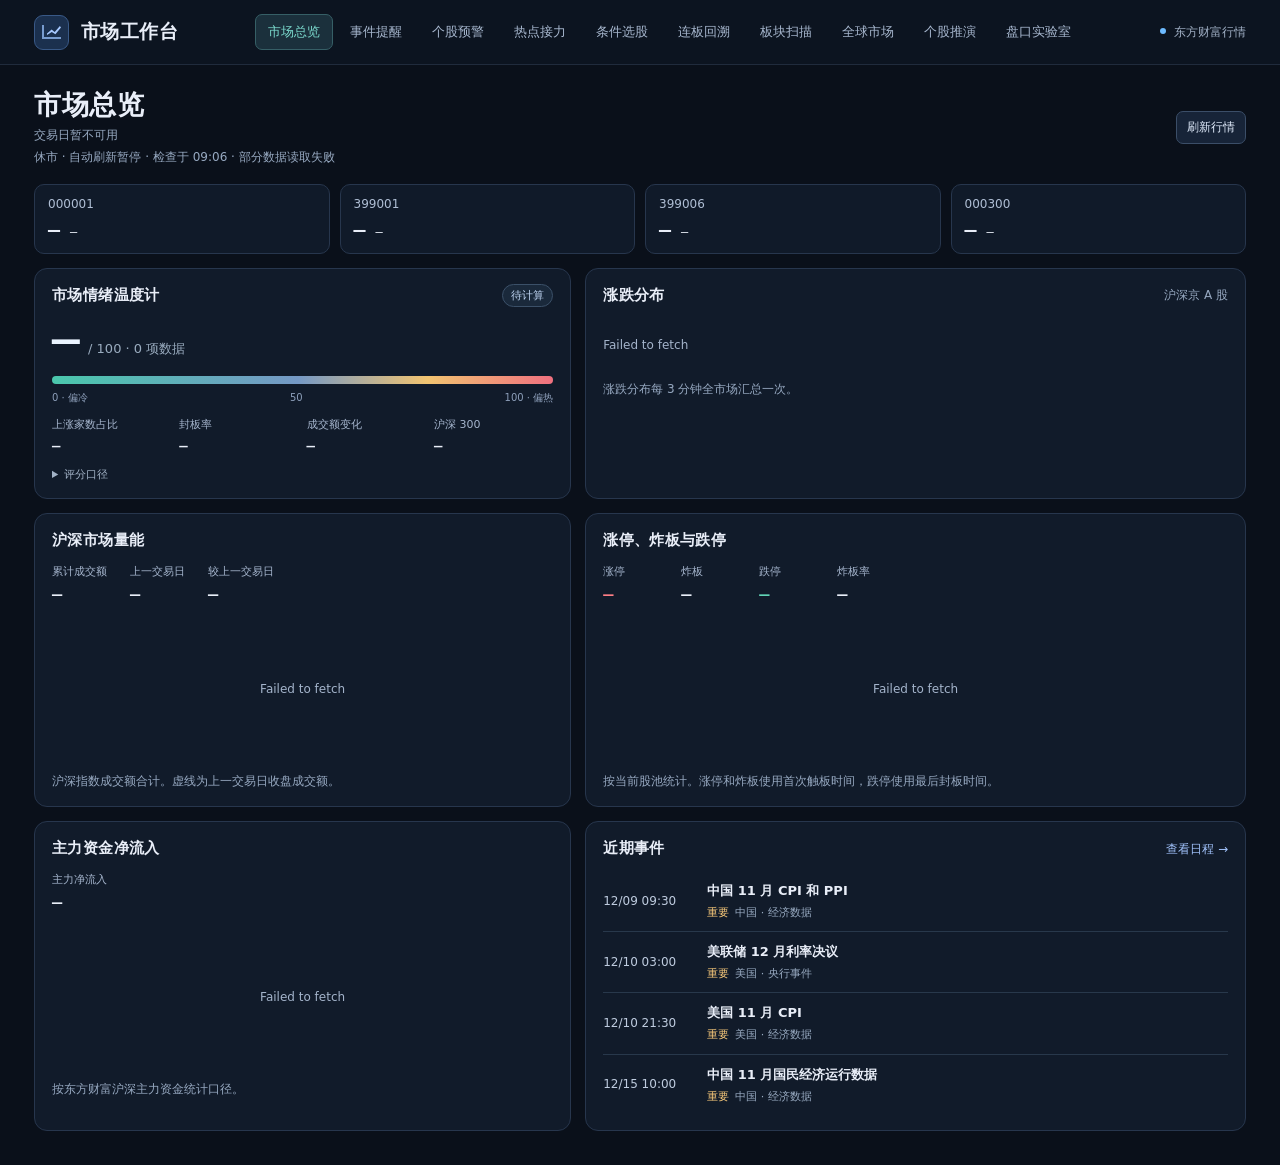
==== index.html @ 3632da27 "Play back historical turnover sessions minute by minute" ====
<!doctype html>
<html lang="zh-CN">
<head>
<meta charset="utf-8">
<meta name="viewport" content="width=device-width,initial-scale=1">
<title>A 股市场工作台</title>
<link rel="stylesheet" href="./limit-review.css?v=2">
<style>
:root{color-scheme:dark;--bg:#0a101a;--panel:#111a27;--border:#273348;--text:#e9eef8;--muted:#a1b0c5;--faint:#8191ab;--accent:#8eb5ff;--up:#ff747b;--down:#49d9ae;--red:#ffa281;--channel:#70b6ff;--rise:#61d9c2;--support:#f4ca78;--pressure:#b8a0fa;--box:#8eaddc}
*{box-sizing:border-box}body{margin:0;background:var(--bg);color:var(--text);font:14px/1.55 "Inter","PingFang SC","Microsoft YaHei",system-ui,sans-serif}
button,input,select{font:inherit}button,select{color:inherit}button{cursor:pointer}button:focus-visible,input:focus-visible,select:focus-visible,a:focus-visible,summary:focus-visible,canvas:focus-visible{outline:2px solid var(--accent);outline-offset:3px}
a{color:var(--accent);text-decoration:none}a:hover{text-decoration:underline}.mono,.price,output,.ohlc,.value,.hit-index{font-family:"IBM Plex Mono","SFMono-Regular",Consolas,monospace;font-variant-numeric:tabular-nums}
header{border-bottom:1px solid #202b3c;background:#0c1420}.head{max-width:1600px;margin:auto;display:flex;align-items:center;justify-content:space-between;gap:18px;padding:21px 34px}
.brand{display:flex;align-items:center;gap:12px}.mark{width:35px;height:35px;border:1px solid #395987;border-radius:9px;background:#1b304e;display:grid;place-items:center}.mark i{height:14px;width:19px;border-left:2px solid #789ccf;border-bottom:2px solid #789ccf;position:relative}.mark i:after{content:"";position:absolute;left:3px;right:0;top:1px;height:9px;background:#a7c9ff;clip-path:polygon(0 83%,33% 38%,55% 65%,92% 0,100% 16%,60% 92%,34% 66%,0 100%)}
h1,h2,h3,p{margin:0}h1{font-size:19px;letter-spacing:.025em;font-weight:680}.source{white-space:nowrap;color:var(--muted);font-size:12px}.source:before{display:inline-block;content:"";width:6px;height:6px;background:#6dbbff;border-radius:50%;margin-right:8px;vertical-align:2px}
main{max-width:1600px;margin:auto;padding:25px 34px 34px}.market-head{display:flex;justify-content:space-between;align-items:flex-end;gap:20px;margin-bottom:18px}.search{display:flex;gap:8px;position:relative;flex:0 1 360px;min-width:260px;margin-bottom:3px;z-index:3}.search input{color:var(--text);width:100%;min-width:0;background:#101a29;border:1px solid #34435b;border-radius:8px;padding:9px 12px}.search input::placeholder{color:#99aac4}.search button[type=submit]{border:1px solid #4b71b0;border-radius:8px;background:#213d64;white-space:nowrap;padding:8px 16px}.search button[type=submit]:hover{background:#2c4e7c}
.results{position:absolute;top:calc(100% + 6px);left:0;right:0;padding:4px;border:1px solid #42536e;border-radius:8px;background:#152033;box-shadow:0 12px 25px #0007}.results button{width:100%;display:flex;justify-content:space-between;align-items:center;gap:12px;padding:9px 10px;background:none;border:0;border-radius:5px;text-align:left}.results button:hover,.results button:focus{background:#233654}.results p{padding:10px;color:var(--muted)}
.security{min-width:0}.identity,.quote{display:flex;align-items:baseline;gap:12px;flex-wrap:wrap}.identity h2{font-size:23px;font-weight:680;letter-spacing:.035em}.code,.meta{font-size:12px;color:var(--muted)}.price{font-size:31px;line-height:1.25;font-weight:600;letter-spacing:-.04em}.change{font-size:13px;font-weight:600}.up{color:var(--up)}.down{color:var(--down)}.quote{margin-top:5px}.status{padding:9px 13px;border-radius:7px;background:#192743;color:#b9d1ff;margin-bottom:12px}.status.error{background:#3a242c;color:#ffd2d6}
.layout{display:grid;gap:12px}.panel{background:var(--panel);border:1px solid var(--border);border-radius:12px;min-width:0}.chart-panel{overflow:hidden}
.toolbar{min-height:54px;padding:9px 14px;display:flex;flex-wrap:wrap;align-items:center;gap:10px 16px;border-bottom:1px solid #243147}.controls{display:flex;align-items:center;gap:7px}.controls label,.toolbar-name{font-size:12px;color:var(--muted)}.toolbar-name{font-size:13px;color:var(--text);font-weight:650;white-space:nowrap}.controls select{background:#192436;border:1px solid #344359;border-radius:6px;padding:3px 6px;font-size:12px}
.fullscreen-button{margin-left:auto;padding:4px 10px;border:1px solid #344359;border-radius:6px;background:#192436;font-size:12px;white-space:nowrap}.fullscreen-button:hover{background:#25354c}
.chart-view-button{padding:4px 9px;border:1px solid #344359;border-radius:6px;background:#192436;font-size:12px;white-space:nowrap}
.chart-view-button[aria-pressed=true]{border-color:#426c81;color:#bde3ef;background:#182f41}
.fullscreen-stock{display:none;color:var(--muted)}
.chart-panel:is(:fullscreen,.fullscreen-in-page){display:flex;flex-direction:column;width:100%;height:100%;border:0;border-radius:0;overflow:auto}
.chart-panel:is(:fullscreen,.fullscreen-in-page) .plot{flex:1 0 180px;height:auto}
.chart-panel:is(:fullscreen,.fullscreen-in-page)>:not(.plot){flex:none}
.chart-panel:is(:fullscreen,.fullscreen-in-page) .fullscreen-stock{display:inline}
.chart-panel.fullscreen-in-page{position:fixed;inset:0;z-index:10}
body:has(.fullscreen-in-page){overflow:hidden}
body:has(.fullscreen-in-page)>header,main:has(.fullscreen-in-page)>:not(.layout),.layout:has(.fullscreen-in-page)>:not(.chart-panel){visibility:hidden}
.ohlc,.averages{min-height:34px;display:flex;align-items:center;gap:4px 15px;flex-wrap:wrap;padding:6px 14px;color:#dbe5f8;font-size:11px;border-bottom:1px solid #243147}.ohlc b{color:#a3b3cc;font-family:"PingFang SC","Microsoft YaHei",system-ui,sans-serif;font-weight:500;margin-right:4px}.ohlc time{color:#acc8f4}.averages:empty{display:none}
.plot{height:clamp(480px,60vh,760px);position:relative;background:#0b121e}.plot canvas{display:block;width:100%;height:100%;touch-action:pan-y}.empty{position:absolute;inset:0;display:grid;place-items:center;color:var(--muted);pointer-events:none}.chart-footer{display:flex;align-items:center;justify-content:space-between;flex-wrap:wrap;gap:6px 12px;border-top:1px solid #253248;padding:9px 14px;font-size:11px;color:var(--muted)}.chart-footer span:first-child{color:#bac9e0}.side{display:grid;grid-template-columns:1fr 1fr;gap:12px}.side-section{padding:12px 14px}.side-section h2,.scenarios h2{font-size:14px;font-weight:670}.section-heading{display:flex;justify-content:space-between;gap:10px;align-items:baseline;margin-bottom:5px}.section-heading span{font-size:11px;color:var(--muted)}
.plot canvas.dragging{cursor:grabbing;user-select:none}
.scenario-toolbar{display:flex;align-items:center;justify-content:space-between;flex-wrap:wrap;gap:7px 14px;padding:7px 14px;border-bottom:1px solid #243147}
.scenario-toolbar:has(.scenario-choices:empty){display:none}
.scenario-choices{display:flex;flex-wrap:wrap;gap:5px}
.scenario-choices button{border:1px solid #344359;border-radius:6px;background:#172235;padding:4px 8px;font-size:12px}
.scenario-choices button[aria-pressed=true]{border-color:var(--tone);color:var(--tone);background:#202d40}
.scenario-meta{display:flex;align-items:center;flex-wrap:wrap;gap:5px 12px;font-size:11px;color:var(--muted)}
.scenarios .paths{grid-template-columns:repeat(4,minmax(0,1fr))}
.path.current{background:#1a293e}
.trend{border-bottom:1px solid #273348;padding:8px 0}.trend:last-child{border-bottom:0;padding-bottom:0}.trend summary{display:grid;grid-template-columns:7px 15px minmax(0,1fr) auto;column-gap:7px;align-items:center;list-style:none;cursor:pointer}.trend summary::-webkit-details-marker{display:none}.trend summary:before{content:"›";color:#a5b5cd}.trend[open] summary:before{transform:rotate(90deg)}.swatch{width:15px;display:inline-block;border-top:2px solid var(--line);flex:none;vertical-align:middle}.trend-title{white-space:nowrap;font-size:12px;font-weight:630}.trend .value{font-size:12px;color:var(--line)}.trend-sub{grid-column:3/-1;margin-top:2px;font-size:11px;color:var(--muted)}.missing{color:var(--muted)}.touches{display:flex;flex-wrap:wrap;gap:5px;padding-top:8px}.touches button{background:#182638;border:1px solid #354760;border-radius:4px;padding:2px 5px;color:#ceddf5;font-size:10px}.touches button:hover{border-color:var(--accent)}
.level-list,.cross-list{list-style:none;padding:0;margin:0}.level-list{display:flex;flex-wrap:wrap;gap:5px 20px;padding:8px 14px;border-top:1px solid #253248}.level-list:empty{display:none}.level-list li,.level-name{display:flex;align-items:center;gap:8px}.level-list li{font-size:12px}.level-list .value{color:var(--line);white-space:nowrap}.cross-list li{padding:3px 0}.cross-list button{display:flex;justify-content:space-between;gap:8px;width:100%;align-items:center;text-align:left;background:#172235;border:1px solid #2d3e58;border-radius:6px;padding:6px 7px;color:#dbe7fa;font-size:11px}.cross-list button:hover,.cross-list button[aria-pressed=true]{border-color:#819ed3;background:#233453}.cross-list .value{white-space:nowrap;color:#afcaff}.cross-list .missing{font-size:11px}
.scenarios{padding:13px 14px 14px}.scenarios .section-heading{margin-bottom:8px}.paths{display:grid;grid-template-columns:1fr 1fr;gap:12px}.path{padding:10px 12px;border:1px solid #303d52;border-left:3px solid var(--tone);border-radius:7px;background:#121e2e}.path h3{font-size:13px;color:var(--tone);margin-bottom:4px}.path p{font-size:12px;color:#cfdbed}.path p+p{margin-top:4px}.path strong{color:var(--text);font-weight:630}.method{margin-top:13px;color:#a7b7cf;font-size:12px}.method summary{width:fit-content;cursor:pointer}.method p{margin-top:5px;max-width:105ch}
.sr-only{position:absolute;width:1px;height:1px;padding:0;margin:-1px;overflow:hidden;clip:rect(0,0,0,0);white-space:nowrap;border:0}[hidden]{display:none!important}
@media(max-width:1050px){.head,main{padding-left:20px;padding-right:20px}.side-section{padding-left:11px;padding-right:11px}}
@media(max-width:810px){.plot{height:clamp(390px,61vh,530px)}}
@media(max-width:540px){.head,main{padding-left:12px;padding-right:12px}.head{padding-top:14px;padding-bottom:14px;gap:8px}h1{font-size:16px}.source{font-size:10px}.market-head{flex-direction:column;align-items:stretch;gap:12px}.search{flex-basis:auto;min-width:0}.side,.paths{grid-template-columns:1fr}.plot{height:390px}.toolbar{gap:6px 10px}.ohlc{gap:4px 9px}.chart-footer{font-size:10px}}
@media(max-width:900px){.scenarios .paths{grid-template-columns:repeat(2,minmax(0,1fr))}}
@media(max-width:540px){.scenarios .paths{grid-template-columns:1fr}}
:root{--dash-accent:#7bd9cd;--dash-edge:#27364d;--dash-surface:#111b2a;--dash-sub:#97a9c1}
.head{display:grid;grid-template-columns:auto 1fr auto;gap:24px;padding-top:14px;padding-bottom:14px}
.workspace-nav{justify-self:center;display:flex;gap:4px;max-width:100%;overflow:auto;scrollbar-width:thin}
.workspace-nav :is(button,a),.dash-subnav button{padding:7px 12px;white-space:nowrap;border:1px solid transparent;border-radius:7px;background:none;color:#a7b7ce;font-size:13px}
.workspace-nav button[aria-pressed=true],.dash-subnav button[aria-pressed=true]{background:#1b303c;border-color:#365f66;color:var(--dash-accent)}
.workspace-nav a{text-decoration:none}
.workspace-nav :is(button,a):hover,.dash-subnav button:hover,.dash-button:hover{background:#1e3147;color:#ecf5ff}
.dash{padding-top:23px}
.dash-heading,.dash-card-head{display:flex;align-items:center;justify-content:space-between;gap:10px;flex-wrap:wrap}
.dash-heading{margin-bottom:17px}
.dash-heading h2{font-size:27px;line-height:1.25;letter-spacing:.02em}
.dash-heading p{margin-top:4px}
.dash-muted,.dash-note{color:var(--dash-sub);font-size:12px}
.dash-note{margin-top:8px}
.dash-grid{display:grid;grid-template-columns:repeat(2,minmax(0,1fr));gap:14px;margin-top:14px}
.dash-overview{grid-template-columns:minmax(0,1fr) minmax(0,1.23fr)}
.dash-card{border:1px solid var(--dash-edge);border-radius:13px;background:var(--dash-surface);padding:15px 17px;min-width:0}
.dash-card h3{font-size:15px;letter-spacing:.025em}
.dash-card-head{margin-bottom:10px;min-height:24px}
.dash-button,.dash-filters select,#hotspotDay{border:1px solid #3b4e68;background:#172438;border-radius:7px;color:#e0ebfb;padding:6px 10px;font-size:12px}
.dash-button[aria-pressed=true],.dash-primary{color:#acf0e7;border-color:#407877;background:#1b3b41}
.dash-button:disabled{opacity:.55;cursor:default}
.dash-actions,.dash-filters{display:flex;gap:7px;flex-wrap:wrap;align-items:center}
.dash-text-button{border:0;background:none;color:#a1c2fb;padding:2px 0;font-size:12px}
.dash-pill{border:1px solid #3b5068;border-radius:999px;color:#bfd5f3;background:#1a293b;padding:2px 8px;white-space:nowrap;font-size:11px}
.dash .up{color:#ff7f86}.dash .down{color:#62d5b7}
.quote-grid{display:grid;grid-template-columns:repeat(4,minmax(0,1fr));gap:10px}
.futures-grid{grid-template-columns:repeat(3,minmax(0,1fr));margin-top:12px}
.quote-tile{border:1px solid var(--dash-edge);border-radius:10px;background:#101a29;padding:10px 13px;min-width:0}
.quote-tile header{border:0;background:none;color:#afbed4;font-size:12px;display:flex;justify-content:space-between;gap:5px;align-items:baseline}
.quote-tile .quote-values{display:flex;align-items:baseline;gap:5px 10px;flex-wrap:wrap;margin-top:4px}
.quote-tile strong{font-size:20px;line-height:1.25;font-weight:660}
.quote-values span{font-size:12px}
.sentiment-top{display:flex;gap:11px;align-items:baseline;margin:8px 0 12px}
.sentiment-number{font-size:46px;line-height:1;letter-spacing:-.055em;color:#eaf4ff;font-weight:660}
.sentiment-score-tail{font-size:13px;color:#9aacbf}
.sentiment-meter{height:8px;border-radius:6px;position:relative;background:linear-gradient(90deg,#4ac7ac,#7599c5 49%,#f2c471 75%,#ef707f)}
.sentiment-meter i{position:absolute;left:var(--score);top:50%;width:15px;height:15px;border-radius:50%;border:3px solid #e9f3fc;background:#122134;transform:translate(-50%,-50%);box-shadow:0 0 0 3px #1c2a3a}
.sentiment-scale{display:flex;justify-content:space-between;color:#8d9fba;font-size:10px;margin-top:6px}
.sentiment-factors{display:grid;grid-template-columns:repeat(4,minmax(0,1fr));gap:8px;margin:11px 0 7px}
.sentiment-factor span,.metric-row span{display:block;color:#a6b6ce;font-size:11px}
.sentiment-factor strong{display:block;margin-top:3px;font-size:14px}
.dash-method{font-size:11px;color:#a2b2c6;margin-top:8px}.dash-method p{margin-top:5px}
.dash-empty{color:#a4b4cb;font-size:12px;padding:18px 0}
.breadth-totals{display:flex;gap:9px 16px;flex-wrap:wrap;margin-bottom:7px;font-size:12px}
.breadth-totals strong{font-size:15px}
.breadth-bars{display:grid;grid-template-columns:repeat(9,minmax(0,1fr));align-items:end;gap:4px;height:112px}
.breadth-bin{height:100%;display:grid;grid-template-rows:minmax(0,1fr) 17px;min-width:0;text-align:center;font-size:10px;color:#afbed2}
.breadth-bin>div{display:flex;flex-direction:column;justify-content:end;align-items:center;border-bottom:1px solid #3b4a60}
.breadth-bin strong{font-size:10px;line-height:1.3}
.breadth-bin i{display:block;width:62%;border-radius:4px 4px 0 0;background:var(--bar);height:var(--height);min-height:2px;margin-top:2px}
.breadth-bin>span{white-space:nowrap}
.metric-row{display:flex;gap:7px 16px;flex-wrap:wrap}
.metric-row>div{min-width:62px}
.metric-row strong{font-size:17px;display:block;margin-top:2px;font-variant-numeric:tabular-nums}
.mini-plot{height:150px;position:relative;margin-top:6px}
.mini-plot canvas{width:100%;height:100%;display:block}
.mini-plot .dash-empty{position:absolute;inset:0;display:grid;place-content:center}
.event-preview,.event-items{display:grid;gap:0}
.event-row{display:grid;grid-template-columns:94px minmax(0,1fr) auto;gap:10px;align-items:center;padding:10px 0;border-top:1px solid #28384b}
.event-row:first-child{border-top:0}
.event-row time{display:block;color:#bfccdf;font-size:12px}
.event-row .event-title{font-weight:620;font-size:13px}
.event-row .event-meta{color:#99abc2;font-size:11px;margin-top:3px}
.event-row .priority{color:#f6c779;margin-right:6px}
.event-row .confirmed{color:#77ceb9;font-size:11px}
.dash-filters{margin-bottom:8px;color:#a9bbd0;font-size:12px}
.dash-filters label{display:flex;align-items:center;gap:6px}
.dash-dialog{width:min(420px,calc(100% - 24px));background:#152237;border:1px solid #455971;color:#e9eef8;border-radius:13px;padding:18px}
.dash-dialog::backdrop{background:#060b14aa}
.dash-dialog form{display:grid;gap:12px}
.dash-dialog form>label{display:grid;gap:5px;color:#b4c4da;font-size:12px}
.dash-dialog input{border:1px solid #3e536e;border-radius:7px;background:#0e1929;color:#e5eefc;padding:8px;width:100%;min-width:0}
.dash-dialog .dash-actions{justify-content:flex-end}
.dash-subnav{display:flex;gap:4px;flex-wrap:wrap;margin-bottom:10px}
.dash-subnav button{background:#121e2e}
#hotspotDayLabel{font-size:12px;color:#a9bcd5}
.relay-grid{display:grid;grid-template-columns:repeat(2,minmax(0,1fr));gap:8px}
.relay-group{background:#142134;border:1px solid #2b3f58;border-radius:8px;padding:8px 10px;min-width:0}
.relay-group summary{cursor:pointer;color:#dcecff;display:flex;gap:8px;justify-content:space-between;align-items:center}
.relay-group summary span{font-size:11px;color:#a9bdd8;white-space:nowrap}
.relay-group .relay-lead{font-size:11px;color:#b5c8e0;margin:5px 0}
.relay-group .relay-lead strong{color:#efd389}
.relay-stocks{display:flex;gap:5px;flex-wrap:wrap;padding:3px 0 1px}
.relay-stocks button,.table-stock{color:#c2d8f9;background:#1b2b43;border:1px solid #314763;border-radius:5px;padding:3px 6px;font-size:11px}
.relay-stocks button:hover,.table-stock:hover{border-color:#719cd0}
.dash-table{width:100%;border-collapse:collapse;font-size:12px}
.dash-table th,.dash-table td{text-align:right;border-bottom:1px solid #26374c;padding:7px 5px;white-space:nowrap;font-variant-numeric:tabular-nums}
.dash-table th{font-weight:500;color:#9bb0cc;font-size:11px}.dash-table th:first-child,.dash-table td:first-child{text-align:left;white-space:normal}
.dash-table tr:last-child td{border:0}
.dash-table small{display:block;color:#8ea4c0;font-size:10px}
.table-scroll{overflow:auto}
.global-summary{padding:10px 13px;border:1px solid #325269;border-radius:9px;background:#142438;color:#c9dbee;font-size:13px}
.global-summary strong{margin-right:9px;color:#9bd8f5}
@media(max-width:910px){.head{gap:13px}.workspace-nav :is(button,a){padding:7px 8px}.dash-overview{grid-template-columns:1fr 1fr}.sentiment-factors{grid-template-columns:1fr 1fr}}
@media(max-width:700px){.head{grid-template-columns:1fr auto}.workspace-nav{grid-row:2;grid-column:1/-1;justify-self:start}.dash-grid,.dash-overview{grid-template-columns:1fr}.quote-grid{grid-template-columns:repeat(2,minmax(0,1fr))}.relay-grid{grid-template-columns:1fr}}
@media(max-width:400px){.workspace-nav :is(button,a),.dash-subnav button{font-size:12px;padding:6px}.dash-card{padding:12px}.dash-heading h2{font-size:23px}.event-row{grid-template-columns:69px minmax(0,1fr) auto;gap:6px}.event-row .event-title{font-size:12px}.breadth-bin>span{font-size:9px}}
.global-index-stack{display:grid;align-content:start;gap:14px}
.relay-note{margin:0 0 9px}
.metric-row + .relay-note{margin-top:12px}
.relay-group small{color:var(--dash-sub);font-size:11px;margin-left:4px}
.relay-group summary strong::before{content:"";display:inline-block;width:5px;height:5px;border-right:1px solid #9ab4d2;border-top:1px solid #9ab4d2;transform:rotate(45deg);margin:0 8px 2px 1px}
.relay-group[open] summary strong::before{transform:rotate(135deg);margin-bottom:4px}
@media(max-width:400px){.quote-tile{padding-inline:10px}.quote-tile strong{font-size:18px}.quote-values span{font-size:11px}.quote-tile .quote-values{column-gap:6px}}
#alertAddStock:not(:disabled){color:var(--dash-accent);border-color:#3e6a70}
.alert-nav-count{margin-left:4px;color:#ff9ea1;font-size:10px}
.alert-board{grid-template-columns:minmax(0,1.15fr) minmax(0,1fr);align-items:start}
.alert-watch-list{display:grid;gap:10px}
.alert-watch{background:#142134;border:1px solid #2b3f58;border-radius:8px;padding:11px 12px}
.alert-watch-head,.alert-level,.alert-event{display:flex;align-items:center;justify-content:space-between;gap:8px;flex-wrap:wrap}
.alert-watch-head{margin-bottom:8px}
.alert-watch-title{font-weight:670;font-size:14px}
.alert-level{padding:6px 0;border-top:1px solid #293b53;font-size:12px}
.alert-level strong{margin-inline:4px}
.alert-level small{color:var(--dash-sub)}
.alert-level [data-zone="near"],.alert-event strong{color:#f6cc85}
.alert-level [data-zone="break"][data-side="high"]{color:#ff8d96}
.alert-level [data-zone="break"][data-side="low"]{color:#63dbb7}
.alert-averages{display:flex;gap:6px 11px;flex-wrap:wrap;margin:7px 0 3px;font-size:11px}
.alert-event{justify-content:flex-start;padding:9px 0;border-top:1px solid #28384b;font-size:12px}
.alert-event time{min-width:90px}
.alert-event .alert-event-context{color:var(--dash-sub)}
#stockAlertForm #resetAlertLevels{margin-right:auto}
#stockAlertError{color:#ff9fa4;margin-top:0}
@media(max-width:900px){.alert-board{grid-template-columns:1fr}}
.alert-level-context{flex-basis:100%}
.alert-log-card button:disabled{opacity:.55;cursor:default}
.alert-action{margin-top:6px;font-size:12px;color:#dbe7f7}
.alert-action strong{color:#f0cc8a}
.alert-event-action{flex-basis:100%;color:var(--dash-sub);font-size:11px}
.stock-decision{background:#142438;border:1px solid #334c68;border-radius:8px;padding:9px 12px;margin-bottom:10px;font-size:12px}
.stock-decision p+p{margin-top:4px}
.stock-decision strong{color:#aee5db}
.stock-decision small{color:#a5bbd5}
.stock-pattern{--signal:#b6d2f1;padding:10px 13px;margin-bottom:12px;border:1px solid #2b3b50;border-left:3px solid var(--signal);border-radius:8px;background:#121c2a;color:#dce7f5;font-size:12px}
.stock-pattern[data-tone=risk]{--signal:#ffbd7d}
.stock-pattern[data-tone=positive]{--signal:#79dbba}
.stock-pattern-head{display:flex;align-items:baseline;flex-wrap:wrap;gap:4px 12px;margin-bottom:5px}
.stock-pattern-head h3{font-size:12px;font-weight:650}
.stock-pattern-head strong{color:var(--signal);font-size:14px}
.stock-pattern-head small,.stock-pattern p:last-child{color:#a5bbd5}
.stock-pattern p+p:not(:empty){margin-top:3px}
.scenario-choices button[data-volume-match]::after{content:" · 量价观察";font-size:10px}
.scenarios .path[data-volume-match]{border-color:var(--tone)}
.stock-link-button{padding:7px 9px;flex:none;border:1px solid #3b4e68;border-radius:8px;background:#172438;color:#bde4eb}
.stock-link-button:hover:not(:disabled){background:#1b3b41;border-color:#528386}
.stock-link-button:disabled{opacity:.55}
.stock-link-status{color:var(--dash-sub);font-size:12px;margin:-7px 0 11px}

.scanner-form{display:flex;align-items:end;gap:12px;flex-wrap:wrap}
.scanner-form label{display:grid;gap:4px;font-size:12px;color:var(--dash-sub)}
.scanner-form label:first-child{flex:1 1 235px;max-width:400px}
.scanner-form input,.scanner-form select,#scannerChoice{min-height:34px;min-width:0;padding:5px 9px;border:1px solid #3b4e68;border-radius:7px;background:#172438;color:#e3eaf4}
.scanner-form input{width:100%}
.scanner-results{margin-top:14px}
.scanner-pool{display:grid;grid-template-columns:repeat(auto-fit,minmax(min(100%,175px),1fr));gap:8px}
.scanner-pool article{padding:9px 10px;background:#142134;border:1px solid #2b3f58;border-radius:8px}
.scanner-pool article>div{margin-top:5px}
.scanner-pool .dash-empty{grid-column:1/-1}
.scanner-table{overflow-x:auto}
.scanner-table td:last-child{text-align:left}
.scanner-table th:last-child{text-align:left}
.scanner-scenario{display:inline-block;padding:2px 5px;margin:1px 3px 1px 0;font-size:11px;border-radius:4px;background:#1a2739;color:#aebed5;white-space:nowrap}
.scanner-scenario[data-considered]{background:#1b3742;color:#b9f1e6}
.scenario-choices button .scenario-percent{font-weight:700;margin-left:4px}
.scenario-context{color:var(--muted);font-size:11px}

#trendRecordFilter{padding:4px 7px;border:1px solid #3b4e68;border-radius:6px;background:#172438;color:#e3eaf4}
.trend-chart-status{padding:6px 14px 0;margin:0 0 5px}
.trend-toast{position:fixed;right:18px;bottom:18px;z-index:10;max-width:min(440px,calc(100vw - 36px));padding:12px 14px;border:1px solid #375c6b;border-radius:9px;background:#142936;color:#eaf6f5;box-shadow:0 10px 35px #0007}
.trend-toast p{font-size:13px;margin:0 0 7px}

.wave-views,.wave-mode{display:flex;align-items:center;flex-wrap:wrap;gap:6px 14px;margin-bottom:10px}
.wave-views{font-size:12px;color:var(--muted)}
.wave-views a[aria-current=page]{color:var(--text);text-decoration:underline;text-underline-offset:3px}
.wave-mode{justify-content:space-between}
.wave-mode .meta{margin-left:auto}
.chart-panel{background:#121925}
.plot{background:#0d1119}
.wave-legend{display:flex;flex-wrap:wrap;gap:4px 16px;padding:8px 14px;border-top:1px solid #253248;font-size:11px;color:var(--muted)}
.wave-legend span{display:flex;align-items:center;gap:6px}
#stockWorkspace[data-wave-chart] :is(#focusView,.scenario-toolbar,#levels,.side,#stockPattern,.method){display:none}
#stockWorkspace[data-wave-scenarios] #scenarioGuidance{display:none}

.volume-rule-form { display:grid; gap:8px; max-width:700px; }
.volume-rule-form label { font-weight:650; }
.volume-rule-form textarea { width:100%; resize:vertical; padding:10px 12px; border:1px solid #3b4e68; border-radius:8px; background:#0e1827; color:#e3eaf4; font:inherit; line-height:1.65; }
#volumeRuleMessage:empty, #volumeSelectorSummary:empty { display:none; }
#volumeSelectorRows .dash-table :is(th,td):last-child { text-align:right; }
</style>
</head>
<body>
<header><div class="head"><div class="brand"><span class="mark" aria-hidden="true"><i></i></span><h1>市场工作台</h1></div><nav class="workspace-nav" aria-label="工作台页面"><button type="button" data-open-view="overview" aria-pressed="true">市场总览</button><button type="button" data-open-view="events" aria-pressed="false">事件提醒</button><button type="button" data-open-view="alerts" aria-pressed="false">个股预警<span id="alertNavCount" class="alert-nav-count" hidden></span></button><button type="button" data-open-view="hotspots" aria-pressed="false">热点接力</button><button type="button" data-open-view="selector" aria-pressed="false">条件选股</button><button type="button" data-open-view="limit-review" aria-pressed="false">连板回溯</button><button type="button" data-open-view="scanner" aria-pressed="false">板块扫描</button><button type="button" data-open-view="global" aria-pressed="false">全球市场</button><button type="button" data-open-view="stock" aria-pressed="false">个股推演</button><a href="./replay/">盘口实验室</a></nav><a class="source" href="https://quote.eastmoney.com/" target="_blank" rel="noopener">东方财富行情</a></div></header>
<main id="marketWorkspace" class="dash">
  <section id="marketOverview" class="dash-view" aria-labelledby="marketTitle">
    <div class="dash-heading">
      <div><h2 id="marketTitle">市场总览</h2><p id="marketDate" class="dash-muted">正在读取交易日</p><p id="marketAutoStatus" class="dash-muted" role="status"></p></div>
      <button type="button" id="marketRefresh" data-market-refresh class="dash-button">刷新行情</button>
    </div>
    <div id="domesticQuotes" class="quote-grid" aria-label="A 股主要指数"></div>
    <div class="dash-grid dash-overview">
      <article class="dash-card">
        <div class="dash-card-head"><h3>市场情绪温度计</h3><span id="sentimentState" class="dash-pill">待计算</span></div>
        <div id="sentimentSummary" class="sentiment-summary"></div>
        <details class="dash-method"><summary>评分口径</summary><p>上涨家数占比占 45%，封板率占 25%，沪深成交额相对上一交易日占 15%，沪深 300 涨跌占 15%。成交额评分以昨日为 50 分，每相差 1% 调整 1 分，盘中按已交易分钟等比例估算。沪深 300 涨跌每 1% 调整 20 分。各项限制在 0–100 分，数据缺失时按可用项目权重计算。</p></details>
      </article>
      <article class="dash-card">
        <div class="dash-card-head"><h3>涨跌分布</h3><span id="breadthCoverage" class="dash-muted">沪深京 A 股</span></div>
        <div id="breadthContent" class="dash-empty">正在统计涨跌分布</div><p class="dash-note">涨跌分布每 3 分钟全市场汇总一次。</p>
      </article>
      <article class="dash-card">
        <div class="dash-card-head"><h3>沪深市场量能</h3><span id="turnoverDate" class="dash-muted"></span></div>
        <div id="turnoverSummary" class="metric-row"></div>
        <div class="mini-plot"><canvas id="turnoverChart" aria-label="沪深累计成交额分时图"></canvas><p id="turnoverEmpty" class="dash-empty">正在读取分时成交额</p></div>
        <p id="turnoverNote" class="dash-note"></p>
      </article>
      <article class="dash-card">
        <div class="dash-card-head"><h3>涨停、炸板与跌停</h3><span id="limitsDate" class="dash-muted"></span></div>
        <div id="limitsSummary" class="metric-row"></div>
        <div class="mini-plot"><canvas id="limitsChart" aria-label="股池触板时间累计分布"></canvas><p id="limitsEmpty" class="dash-empty">正在读取涨跌停股池</p></div>
        <p class="dash-note">按当前股池统计。涨停和炸板使用首次触板时间，跌停使用最后封板时间。</p>
      </article>
      <article class="dash-card">
        <div class="dash-card-head"><h3>主力资金净流入</h3><span id="flowDate" class="dash-muted"></span></div>
        <div id="flowSummary" class="metric-row"></div>
        <div class="mini-plot"><canvas id="flowChart" aria-label="沪深主力净流入分时图"></canvas><p id="flowEmpty" class="dash-empty">正在读取主力资金</p></div>
        <p class="dash-note">按东方财富沪深主力资金统计口径。</p>
      </article>
      <article class="dash-card">
        <div class="dash-card-head"><h3>近期事件</h3><button type="button" class="dash-text-button" data-open-view="events">查看日程 →</button></div>
        <div id="overviewEvents" class="event-preview"></div>
      </article>
    </div>
  </section>

  <section id="marketEvents" class="dash-view" aria-labelledby="eventsTitle" hidden>
    <div class="dash-heading">
      <div><h2 id="eventsTitle">事件提醒</h2><p class="dash-muted">北京时间 · 到时未确认的事件每 3 分钟播报一次</p></div>
      <div class="dash-actions"><button type="button" id="voiceToggle" class="dash-button" aria-pressed="false">开启语音</button><button type="button" id="addEvent" class="dash-button dash-primary">添加提醒</button></div>
    </div>
    <article class="dash-card">
      <div class="dash-card-head"><h3>财经日程</h3><span id="eventPending" class="dash-pill"></span></div>
      <div class="dash-filters" id="eventFilters">
        <label>时段 <select id="eventPeriod"><option value="all">全部日程</option><option value="today">今天</option><option value="week">未来 7 天</option><option value="due">待确认</option></select></label>
        <label>类型 <select id="eventCategory"><option value="all">全部类型</option><option>经济数据</option><option>央行事件</option><option>自定义</option></select></label>
        <label>市场 <select id="eventRegion"><option value="all">全部市场</option><option>中国</option><option>美国</option><option>全球</option></select></label>
        <label>级别 <select id="eventPriority"><option value="all">全部级别</option><option value="1">重要</option><option value="2">一般</option></select></label>
      </div>
      <div id="eventList"></div>
      <p id="eventFeedback" class="dash-note" aria-live="polite">语音在页面打开时运行。确认状态与自定义提醒保存在本浏览器。</p>
      <p class="dash-note">内置日程覆盖至 2026 年 12 月末，可通过来源链接核对调整。</p>
    </article>
    <dialog id="eventDialog" class="dash-dialog">
      <form id="eventForm">
        <h3>添加事件提醒</h3>
        <label>事件名称 <input name="name" required maxlength="45" autocomplete="off"></label>
        <label>北京时间 <input name="when" type="datetime-local" required></label>
        <div class="dash-filters">
          <label>市场 <select name="region"><option>中国</option><option>美国</option><option>全球</option></select></label>
          <label>级别 <select name="priority"><option value="1">重要</option><option value="2">一般</option></select></label>
        </div>
        <p id="eventFormError" class="dash-note" role="status"></p>
        <div class="dash-actions"><button type="button" id="closeEvent" class="dash-button">取消</button><button type="submit" class="dash-button dash-primary">保存</button></div>
      </form>
    </dialog>
  </section>

  <section id="marketHotspots" class="dash-view" aria-labelledby="hotspotsTitle" hidden>
    <div class="dash-heading">
      <div><h2 id="hotspotsTitle">热点接力</h2><p class="dash-muted" id="hotspotsDate">按交易日查看板块和连板表现</p></div>
      <button type="button" data-market-refresh class="dash-button">刷新行情</button>
    </div>
    <div class="dash-subnav" id="hotspotTabs" role="group" aria-label="热点分析视图">
      <button type="button" data-hotspot="relay" aria-pressed="true">热点接力</button>
      <button type="button" data-hotspot="flows" aria-pressed="false">板块资金</button>
      <button type="button" data-hotspot="short" aria-pressed="false">短线博弈</button>
      <button type="button" data-hotspot="heat" aria-pressed="false">情绪高潮观察</button>
    </div>
    <article class="dash-card">
      <div class="dash-card-head"><h3 id="hotspotPanelTitle">板块涨停梯队</h3><label id="hotspotDayLabel">交易日 <select id="hotspotDay"></select></label></div>
      <div id="hotspotContent" class="dash-empty">正在读取热点数据</div>
    </article>
  </section>

  <section id="marketGlobal" class="dash-view" aria-labelledby="globalTitle" hidden>
    <div class="dash-heading">
      <div><h2 id="globalTitle">全球市场</h2><p class="dash-muted">指数、期货与美股关注名单</p><p id="globalAutoStatus" class="dash-muted" role="status"></p></div>
      <div class="dash-actions"><button type="button" id="globalVoice" class="dash-button">播报外盘</button><button type="button" data-market-refresh class="dash-button">刷新行情</button></div>
    </div>
    <div id="globalSummary" class="global-summary" aria-live="polite">正在读取外盘行情</div>
    <div id="futuresQuotes" class="quote-grid futures-grid"></div>
    <div id="globalTables" class="dash-grid"></div>
    <p class="dash-note">各品种采用数据源最新可用报价，时间统一显示为北京时间。</p>
  </section>
  <section id="marketAlerts" class="dash-view" aria-labelledby="alertsTitle" hidden>
    <div class="dash-heading">
      <div><h2 id="alertsTitle">个股预警</h2><p class="dash-muted">调整高低点 ±2% · MA5 / 10 / 20 / 30 / 60</p></div>
      <div class="dash-actions">
        <button type="button" id="alertVoice" class="dash-button" aria-pressed="false">开启语音</button>
        <button type="button" id="alertRefresh" class="dash-button">立即检查</button>
        <button type="button" class="dash-button dash-primary" data-open-view="stock">去个股推演</button>
      </div>
    </div>
    <div class="dash-grid alert-board">
      <article class="dash-card">
        <div class="dash-card-head"><h3>监控列表</h3><span id="alertStatus" class="dash-muted" role="status"></span></div>
        <div id="alertWatchList" class="alert-watch-list"></div>
        <p class="dash-note">量能放大门槛 ≥1.30×，缩量门槛 ≤0.80×。盘中使用数据源量比，收盘后比较前 5 日均量。 <a href="https://baike.eastmoney.com/item/量比" target="_blank" rel="noopener noreferrer">量比口径 ↗</a></p>
      <p class="dash-note">页面打开时，沪深京日盘时段每分钟检查一次。进入价区、越过外沿时提醒，区内停留期间只报一次。收盘后补查一次。</p>
      </article>
      <article class="dash-card alert-log-card">
        <div class="dash-card-head"><h3>预警记录</h3><button type="button" id="alertRead" class="dash-text-button">全部标为已读</button></div>
        <div id="alertLog"></div>
      </article>
    </div>
    <article class="dash-card scanner-results" id="trendRecordPanel">
      <div class="dash-card-head">
        <div><h3>突破与支撑记录</h3><p class="dash-muted" id="trendWatchStatus"></p></div>
        <label class="dash-note">信号 <select id="trendRecordFilter">
          <option value="all">全部</option><option value="up">向上突破</option>
          <option value="down">向下跌破</option><option value="reclaim">向上收回支撑</option><option value="near">接近支撑</option>
        </select></label>
      </div>
      <div id="trendRecords"></div>
      <p class="dash-note">板块前排及个股预警自动参与跨线监控，也可在个股图上单独开启。接近支撑按线价上方 1% 计算。网页打开时约每分钟检查，记录保存在当前浏览器。</p>
    </article>
  </section>
  <section id="marketVolumeSelector" class="dash-view" aria-labelledby="volumeSelectorTitle" hidden>
    <div class="dash-heading">
      <div><h2 id="volumeSelectorTitle">条件选股</h2><p class="dash-muted">涨停后缩量 · 沪深京 A 股</p></div>
    </div>
    <article class="dash-card scanner-results">
      <form id="volumeSelectorForm" class="volume-rule-form">
        <label for="volumeRule">选股条件</label>
        <textarea id="volumeRule" rows="4" maxlength="300" spellcheck="false" aria-describedby="volumeRuleHelp" required></textarea>
        <p id="volumeRuleHelp" class="dash-note">可修改涨停范围、基准日、连续缩量天数和今日量能比例。例如「今天的成交量小于基准量的80%」。</p>
        <div class="dash-actions">
          <button type="submit" class="dash-button dash-primary" id="volumeApply">应用并刷新</button>
          <button type="button" class="dash-button" id="volumeReset">恢复默认</button>
        </div>
        <p id="volumeRuleMessage" class="dash-note" role="status"></p>
      </form>
    </article>
    <article class="dash-card scanner-results">
      <div class="dash-card-head">
        <div><h3>筛选结果</h3><p id="volumeSelectorStatus" class="dash-muted" role="status">正在读取选股数据…</p></div>
        <span id="volumeSelectorMode" class="dash-note"></span>
      </div>
      <p id="volumeSelectorSummary" class="dash-note"></p>
      <div id="volumeSelectorRows"></div>
      <details class="dash-method">
        <summary>量能与刷新口径</summary>
        <p>天数按交易日。日线来自新浪财经，盘中累计量来自腾讯行情。基础日线和新增涨停池按页面显示的交易日核对。已完成的涨停后日 K 逐日比较成交量，第一天与涨停当天比较。网页打开时盘中约每 30 秒更新累计量，累计量须同时低于上一完整交易日成交量和设置的基准门槛。收盘后用完整日 K 再筛一遍。</p>
      </details>
    </article>
  </section>
  <section id="marketLimitReview" class="dash-view" aria-labelledby="limitReviewTitle" hidden>
    <div class="dash-heading">
      <div><h2 id="limitReviewTitle">连板回溯</h2><p class="dash-muted">缩量一字板后的放量换手与回封</p></div>
    </div>
    <p id="limitReviewStatus" class="dash-muted" role="status"></p>
    <div id="limitReviewLayout" class="limit-review-layout" hidden>
      <aside class="dash-card limit-review-list" aria-label="历史案例">
        <div class="dash-card-head"><h3>历史案例</h3><span id="limitReviewCount" class="dash-muted"></span></div>
        <label for="limitReviewFilter" class="sr-only">筛选日期、简称或代码</label>
        <input id="limitReviewFilter" type="search" placeholder="日期、简称或代码" autocomplete="off">
        <div id="limitReviewCases"></div>
      </aside>
      <article class="dash-card limit-review-detail" aria-labelledby="limitReviewName">
        <div class="dash-card-head">
          <div>
            <p id="limitReviewDate" class="dash-muted"></p>
            <h3 id="limitReviewName"></h3>
          </div>
          <a id="limitReviewSource" target="_blank" rel="noopener noreferrer">当日资料 ↗</a>
        </div>
        <p id="limitReviewEvent"></p>
        <dl id="limitReviewMetrics" class="limit-review-metrics"></dl>
        <div class="limit-review-toolbar">
          <div class="dash-actions" role="group" aria-label="图表周期">
            <button type="button" id="limitReviewDaily" class="dash-button" aria-pressed="true">日 K 与成交量</button>
            <button type="button" id="limitReviewMinutes" class="dash-button" aria-pressed="false">换手日分时</button>
          </div>
          <div id="limitReviewStep" class="dash-actions" role="group" aria-label="逐日回溯">
            <button type="button" id="limitReviewPrev" class="dash-button">前一日</button>
            <button type="button" id="limitReviewEventDay" class="dash-button">换手日</button>
            <button type="button" id="limitReviewNext" class="dash-button">后一日</button>
          </div>
        </div>
        <div id="limitReviewReplay" hidden>
          <div class="limit-review-player">
            <button type="button" id="limitReviewPlay" class="dash-button dash-primary">播放</button>
            <button type="button" id="limitReviewRestart" class="dash-button">从头播放</button>
            <label class="limit-review-speed">速度
              <select id="limitReviewSpeed" class="dash-button">
                <option value="1">1 分钟/秒</option>
                <option value="5" selected>5 分钟/秒</option>
                <option value="15">15 分钟/秒</option>
              </select>
            </label>
            <div class="limit-review-seek">
              <input id="limitReviewSeek" type="range" min="0" max="240" value="0" aria-label="分时回放进度">
              <output id="limitReviewTime" for="limitReviewSeek" aria-live="off">09:30</output>
            </div>
          </div>
          <dl id="limitReviewLive" class="limit-review-live">
            <div><dt>价格 / 涨幅</dt><dd id="limitReviewPrice"></dd></div>
            <div><dt>分钟成交量</dt><dd id="limitReviewMinuteVolume"></dd></div>
            <div><dt>累计成交量</dt><dd id="limitReviewTotalVolume"></dd></div>
            <div><dt>累计换手率（估算）</dt><dd id="limitReviewTurnover"></dd></div>
          </dl>
        </div>
        <div class="limit-review-plot"><canvas id="limitReviewChart" tabindex="0" aria-label="量价图，按左右方向键选择数据" aria-describedby="limitReviewReadout"></canvas></div>
        <p id="limitReviewReadout" class="limit-review-readout"></p>
        <details class="dash-method">
          <summary>收录与行情口径</summary>
          <p>收录已核对的沪深主板案例。连续 4 至 5 个交易日收盘涨停，前一日是一字板，换手日开板回封，且换手率至少 15%、成交量至少是前一日的 7 倍、成交均价至少达到涨停价的 97.5%。日 K 是不复权行情，成交量按手计。</p>
          <p>日线来自东方财富。分时来自通达信。09:30 显示开盘价，开盘成交并入 09:31 的首分钟成交量。累计换手率按累计成交量占全天成交量的比例乘以日线换手率估算。分钟内开板可能未反映在末价上，涨停价的实际成交占比需用逐笔成交核对。</p>
        </details>
      </article>
    </div>
  </section>
  <section id="marketScanner" class="dash-view" aria-labelledby="scannerTitle" hidden>
    <div class="dash-heading">
      <div><h2 id="scannerTitle">板块扫描</h2><p class="dash-muted">筛选板块前排股并加入观察池。交易时段每 5 分钟自动重扫，新增入池会提醒。</p></div>
      <button type="button" id="scannerPause" class="dash-button" hidden>暂停自动扫描</button>
    </div>
    <article class="dash-card">
      <form id="scannerForm" class="scanner-form">
        <label>板块名称或代码<input id="scannerQuery" list="scannerOptions" placeholder="例如 半导体、机器人概念、BK0475" autocomplete="off" required></label>
        <datalist id="scannerOptions"></datalist>
        <label>扫描取值<select id="scannerDepth"><option value="2">前两项（默认）</option><option value="1">第一项</option><option value="4">全部四项</option></select></label>
        <button type="submit" id="scannerSubmit" class="dash-button dash-primary">扫描板块</button>
      </form>
      <label id="scannerChoiceLabel" class="dash-note" hidden>选择匹配板块 <select id="scannerChoice"></select></label>
      <p id="scannerStatus" class="dash-note" role="status">输入行业或概念板块开始。</p>
      <details class="dash-method"><summary>扫描和评分口径</summary>
        <p>先按成分股涨幅、成交额、换手率的板块内排名，以 50%、30%、20% 加权，取前 15 只做不复权日线分析，窗口为 360 根。综合分由前排分（65%）和情景方向分（35%）组成。方向分用回踩与突破占比减去跌破占比，区间震荡记零。有效情景数量达到所选项数，且方向分为正的前 5 只自动入池。</p>
        <p>情景占比基于价格、均线、量能和最近有效指数报价计算，合计 100%。A 股使用沪深 300、上证和创业板，海外使用恒生、标普 500、纳指和纳指期货。占比尚未经历史胜率校准。页面开启时执行扫描与提醒。</p>
      </details>
    </article>
    <article class="dash-card scanner-results">
      <div class="dash-card-head"><h3>前排观察池</h3><button type="button" class="dash-text-button" data-open-view="alerts">查看突破记录与语音设置</button></div>
      <div id="scannerPool" class="scanner-pool"></div>
      <div id="scannerTrendHits" class="dash-note" hidden></div>
      <p class="dash-note">有有效参考线的前排候选参与跨线检查，入池结果继续按情景占比排序。</p>
    </article>
    <article class="dash-card scanner-results">
      <div class="dash-card-head"><h3>扫描排行</h3><span id="scannerEnvironment" class="dash-muted"></span></div>
      <div id="scannerRows"></div>
    </article>
  </section>
</main>

<main id="stockWorkspace" hidden>
  <div class="market-head">
    <section class="security" aria-label="当前股票">
      <div class="identity"><h2 id="stockName">A 股日线</h2><span id="stockCode" class="code mono"></span></div>
      <div class="quote"><span id="lastPrice" class="price">—</span><span id="priceChange" class="change mono"></span><span id="lastDate" class="meta"></span><span id="stockFreshness" class="meta"></span></div>
    </section>
    <form id="search" class="search" autocomplete="off">
      <label for="query" class="sr-only">搜索 A 股</label><input id="query" maxlength="32" placeholder="股票代码、简称或拼音首字母" aria-controls="results"><button type="submit">搜索</button><button type="button" class="stock-link-button" data-stock-link="tdx" title="读取通达信当前股票" aria-label="读取通达信当前股票">通</button><button type="button" class="stock-link-button" data-stock-link="ths" title="读取同花顺当前股票" aria-label="读取同花顺当前股票">同</button>
      <div id="results" class="results" aria-label="股票搜索结果" aria-live="polite" hidden></div>
    </form>
  </div>
  <nav class="wave-views" aria-label="波浪复盘个股">
    <span>波浪复盘</span>
    <a href="?view=stock&amp;symbol=0.002580" data-wave-symbol="0.002580">圣阳股份</a>
    <a href="?view=stock&amp;symbol=0.002558" data-wave-symbol="0.002558">巨人网络</a>
  </nav>
  <div id="waveMode" class="wave-mode" hidden>
    <div role="group" aria-label="个股图表">
      <button type="button" id="showWaveReview" class="chart-view-button" aria-pressed="false">波浪标注</button>
      <button type="button" id="showLiveChart" class="chart-view-button" aria-pressed="true">自动画线</button>
    </div>
    <span id="waveReviewDate" class="meta" hidden>前复权 · 候选数浪</span>
  </div>
  <p class="stock-link-status">
    <a href="./windows-stock-link.zip" download>下载 Windows 联动助手</a>
    <span aria-hidden="true"> · </span>
    <a href="./tongdaxin-four-line.zip" download>下载通达信主图指标</a>
  </p>
  <p id="stockLinkStatus" class="stock-link-status" role="status" hidden></p>
  <p id="status" class="status" role="status" hidden></p>
  <section id="stockPattern" class="stock-pattern" aria-labelledby="stockPatternTitle" hidden>
    <div class="stock-pattern-head"><h3 id="stockPatternTitle">走势判断</h3><strong id="stockPatternSignal"></strong><small id="stockPatternBasis"></small></div>
    <p id="stockPatternEvidence"></p>
    <p id="stockPatternWatch"></p>
  </section>
  <div class="layout">
    <section id="chartPanel" class="panel chart-panel" aria-label="K 线与四线推演">
      <div class="toolbar">
        <span class="toolbar-name"><span id="fullscreenStock" class="fullscreen-stock"></span>日 K · 成交量</span>
        <div class="controls"><label for="windowSize">分析区间</label><select id="windowSize"><option value="180">180 根</option><option value="243">243 根</option><option value="360" selected>360 根</option><option value="500">500 根</option></select></div>
        <div class="controls"><label for="adjust">价格</label><select id="adjust"><option value="0">不复权</option><option value="1">前复权</option></select></div>
        <div class="controls"><label for="projection">向右延伸</label><select id="projection"><option value="30" selected>30 根</option><option value="39">39 根</option><option value="60">60 根</option><option value="120">120 根</option></select></div>
        <button type="button" id="focusView" class="chart-view-button" aria-label="结构视图" aria-pressed="false" hidden>聚焦结构</button>
        <button type="button" id="alertAddStock" class="dash-button" disabled>设置预警</button>
        <button type="button" id="trendMonitorStock" class="dash-button" aria-pressed="false" disabled>监控图中趋势线</button>
        <button type="button" id="fullscreenButton" class="fullscreen-button" aria-controls="chartPanel">全屏</button>
      </div>
      <p id="trendChartStatus" class="dash-note trend-chart-status" hidden></p><div id="ohlc" class="ohlc"><span>开、高、低、收及成交量</span></div>
      <div id="averages" class="averages mono" aria-label="收盘价移动平均线"></div>
      <div class="scenario-toolbar">
        <div id="scenarioChoices" class="scenario-choices" role="group" aria-label="切换推演走势"></div>
        <div class="scenario-meta"><button type="button" id="dualScenario" class="chart-view-button" aria-pressed="false" hidden>双向情景</button><span id="volumeStatus"></span><span class="scenario-context" id="scenarioContext"></span><a href="#scenarioGuidance">操作参考 ↓</a></div>
      </div>
      <div id="plot" class="plot">
        <canvas id="chart" tabindex="0" aria-label="日 K 线图。滚轮或触控板双指捏合缩放，按住拖动或双指左右滑动平移，双击复原视图。用左右方向键查看日线，按 Escape 清除十字线。"></canvas>
        <p id="empty" class="empty">正在连接行情</p>
      </div>
      <ul id="levels" class="level-list" aria-label="支撑与压力"></ul>
      <div id="waveLegend" class="wave-legend" aria-label="波浪图图例" hidden>
        <span><i class="swatch" style="--line:#62d296"></i>下降通道</span>
        <span><i class="swatch" style="--line:#ff757b"></i>上升参考线</span>
        <span><i class="swatch" style="--line:#f3ce57"></i>阶段低点支撑</span>
        <span><i class="swatch" style="--line:#a7b7cc"></i>前高压力</span>
        <span><i class="swatch" style="--line:#dac0ff"></i>候选五浪</span>
        <span><i class="swatch" style="--line:#8fe4ed"></i>调整或反弹浪</span>
      </div>
      <div class="chart-footer"><span id="dateRange">—</span><span>滚轮或捏合缩放 · 按住拖动或双指滑动 · 双击复原</span><span>○ 波段高低点　右侧 +N 为第 N 根日 K</span></div>
    </section>
    <section id="waveOutlook" class="panel scenarios" aria-labelledby="waveOutlookTitle" hidden>
      <div class="section-heading"><h2 id="waveOutlookTitle">未来 5–10 个交易日</h2><span>基于 2026-11-13 收盘</span></div>
      <div id="wavePaths" class="paths"></div>
    </section>
    <section id="scenarioGuidance" class="panel scenarios" aria-label="未来条件路径">
      <div class="section-heading"><h2>走势条件与操作参考</h2><span>价位按最新日 K 计算，路径横轴表示先后顺序</span></div>
      <div id="stockDecision" class="stock-decision"></div><p class="dash-note">四种情景按模型评分占比排序，占比未经历史胜率校准。</p><div id="paths" class="paths"></div>
    </section>
    <aside class="side" aria-label="趋势线与关键位置">
      <section class="panel side-section"><div class="section-heading"><h2>趋势结构</h2><span>最新 K 线对应价</span></div><div id="trends"></div></section>
      <section class="panel side-section"><div class="section-heading"><h2>趋势线交叉</h2><span>距最新日 K</span></div><ul id="crossings" class="cross-list"></ul></section>
    </aside>
  </div>
  <details class="method"><summary>画线口径</summary><p>高低点取日 K 两侧各 4 根内的显著波段极值。主降线优先从通过检验的阶段高点起笔，结构视图聚焦该高点及其前后的日线。下降通道下沿与主降线平行，符合低点检验的独立下降线标为次级下降线。上升支撑和压力分别检验历史低点与高点。横向价位由重复触及的高低点聚合。箭头表示按最新日 K 价位计算的条件路径。</p></details>
  <dialog id="stockAlertDialog" class="dash-dialog">
    <form id="stockAlertForm">
      <h3 id="stockAlertTitle">设置个股预警</h3>
      <p id="stockAlertSource" class="dash-muted"></p>
      <label>调整低点 <input name="low" type="number" min="0.0001" step="any" required></label>
      <label>调整高点 <input name="high" type="number" min="0.0001" step="any" required></label>
      <p id="stockAlertBands" class="dash-muted"></p>
      <p class="dash-note">参考最新日 K 之前的 60 根日 K，拐点需经其后 4 根确认。可手动修改，保存后按选定价位监控。</p>
      <p id="stockAlertError" class="dash-note" role="status" hidden></p>
      <div class="dash-actions">
        <button type="button" id="resetAlertLevels" class="dash-text-button">使用最新识别值</button>
        <button type="button" id="closeStockAlert" class="dash-button">取消</button>
        <button type="submit" class="dash-button dash-primary">保存并监控</button>
      </div>
    </form>
  </dialog>
</main>
<script>
"use strict";
const $ = id => document.getElementById(id);
const TREND_TYPES = [
  { key: 'main', name: '主要下降趋势线', short: '主降', color: '#65ef81', side: 'high' },
  { key: 'channel', name: '下降通道下沿', short: '次降', color: '#49c575', side: 'low' },
  { key: 'rise', name: '下方上升支撑', short: '升支撑', color: '#ff5965', side: 'low' },
  { key: 'key', name: '关键支撑线', short: '关键支撑', color: '#f6d855', side: 'low' },
  { key: 'rise-top', name: '上方上升压力', short: '升压力', color: '#ff5965', side: 'high' }
];
const LEVEL_TYPES = [
  { key: 'box', name: '箱体支撑', color: '#8eaddc', side: 'low' },
  { key: 'floor', name: '横向支撑', color: '#c4d78f', side: 'low' },
  { key: 'pressure', name: '重要压力位', color: '#b8a0fa', side: 'high' }
];
const PRICE_AVERAGES = [
  { period: 5, color: '#edf0f7' }, { period: 10, color: '#f1cc64' },
  { period: 20, color: '#e08bef' }, { period: 30, color: '#71c9a8' },
  { period: 60, color: '#67b8f1' }
];
const VOLUME_AVERAGES = PRICE_AVERAGES.slice(0, 2);
const VOLUME_RULE = { high: 1.30, low: 0.80 };
const CHART_INK = {
  green: '#62d296', red: '#ff757b', gold: '#f3ce57', gray: '#a7b7cc',
  wave: '#dac0ff', correction: '#8fe4ed', text: '#edf3fb'
};
const WAVE_ANNOTATIONS = {
  '0.002580': {
    name: '圣阳股份', limits: [8.5, 41],
    descent: ['09-04', '11-04', '10-23'], rise: ['10-23', '11-04', '07-21'],
    floor: ['07-21', '10-23'],
    points: [
      ['03-18', 'low', '起点', 'wave', -47, 13], ['04-01', 'high', '1 浪', 'wave', -45, -14],
      ['04-07', 'low', '2 浪', 'wave', -31, 19], ['04-20', 'high', '3 浪', 'wave', -61, -13],
      ['04-23', 'low', '4 浪', 'wave', -15, 22], ['05-14', 'high', '5 浪', 'wave', 13, -17],
      ['06-11', 'low', 'A 浪', 'correction', -51, 19], ['06-25', 'high', 'B 浪', 'correction', -16, -14],
      ['07-21', 'low', 'C 浪', 'correction', -9, 24], ['09-04', 'high', '09/04 高点', 'green', -20, -10],
      ['10-23', 'low', '10/23 低点', 'gold', -58, 16], ['11-04', 'high', '11/04 高点', 'text', -9, -12]
    ],
    outlook: ['上方先看 18.75–19.11，下方留意 16.75。',
      '收盘站上 19.11 后看 20.54，突破 20.54 后看 21.47。',
      '收盘跌破 16.75 后留意 15.59 和 14.90，再失守看 13.60。']
  },
  '0.002558': {
    name: '巨人网络', limits: [13.5, 57],
    descent: ['08-03', '11-11', '10-23'], rise: ['06-12', '07-16', '10-30'],
    floor: ['10-30', '10-30'],
    points: [
      ['01-20', 'high', '起点', 'wave', 6, -10], ['03-09', 'low', '1 浪', 'wave', -62, 18],
      ['03-11', 'high', '2 浪', 'wave', 8, -14], ['06-12', 'low', '3 浪', 'wave', -69, 20],
      ['07-16', 'high', '4 浪', 'wave', -40, -14], ['10-30', 'low', '5 浪', 'wave', -72, 18],
      ['08-03', 'high', '08/03 高点', 'green', -5, -13], ['11-11', 'high', '候选 A 浪', 'correction', -3, -23]
    ],
    outlook: ['19.80 是近端低点，18.74 是这次反弹的起点。',
      '收盘站上 21.60 后看 22.25，突破 22.25 后看 22.94。',
      '收盘跌破 19.80 后留意 18.74，跌破 18.74 则反弹数浪失效。']
  }
};
const state = {
  symbol: '1.600031', loadedSymbol: '', name: '', decimal: 2, allBars: [],
  bars: [], trends: [], levels: [], crossings: [], paths: [], box: null, scenarioKey: 'retest',
  hover: null, activeCross: null, view: null, chart: null, request: null,
  structure: null, focusStructure: false, dualPaths: true, wave: null, chartMode: 'live'
};
const price = value => value.toFixed(state.decimal);
const volume = value => value >= 10000 ? (value / 10000).toFixed(2) + ' 万手' : value.toLocaleString('zh-CN') + ' 手';
const lineAt = (line, i) => line.b + line.m * i;
const median = values => {
  const sorted = values.slice().sort((a, b) => a - b);
  return (sorted[(sorted.length - 1) >> 1] + sorted[sorted.length >> 1]) / 2;
};
const tolerance = (bar, value) => Math.max(0.007 * Math.abs(value), 0.54 * bar.atr, 0.01);

function findPivots(bars) {
  const n = bars.length;
  const pivotRadius = 4;
  const pivots = { high: [], low: [] };
  for (let i = pivotRadius; i < n - pivotRadius; i++) {
    const window = bars.slice(i - pivotRadius, i + pivotRadius + 1);
    for (const side of ['high', 'low']) {
      const isHigh = side === 'high';
      const value = bars[i][side];
      const extreme = window.every(bar => isHigh ? bar.high <= value : bar.low >= value);
      const prominence = Math.min(
        ...[window.slice(0, pivotRadius), window.slice(pivotRadius + 1)].map(half =>
          Math.max(...half.map(bar => isHigh ? value - bar.low : bar.high - value)))
      );
      if (extreme && prominence >= bars[i].atr * 0.8 && window.findIndex(bar => bar[side] === value) === pivotRadius) {
        pivots[side].push({ i, value });
      }
    }
  }
  return pivots;
}

function analyze(bars, decimals = state.decimal) {
  const n = bars.length;
  const last = n - 1;
  const close = bars[last].close;
  const atr = bars[last].atr;
  const minSpan = Math.max(23, Math.round(n * 0.16));
  const recentTouch = Math.max(22, Math.min(80, Math.round(n * 0.24)));
  const gap = Math.max(7, Math.floor(n * 0.027));
  const pivots = findPivots(bars);

  function contacts(points, m, b) {
    const found = [];
    for (const point of points) {
      const deviation = Math.abs(point.value - (b + m * point.i));
      const error = deviation / tolerance(bars[point.i], point.value);
      if (error > 1) continue;
      const previous = found.at(-1);
      if (previous && point.i - previous.i < gap) {
        if (error < previous.error) found[found.length - 1] = { ...point, error };
      } else {
        found.push({ ...point, error });
      }
    }
    return found;
  }

  const majorHigh = pivots.high.reduce((peak, point) => !peak || point.value > peak.value ? point : peak, null);

  function assess(points, m, b, side, spanRequired) {
    const touches = contacts(points, m, b);
    if (touches.length < 2) return null;
    const start = touches[0].i;
    const end = touches.at(-1).i;
    const span = end - start;
    const projected = b + m * last;
    if (span < spanRequired || last - end > recentTouch || projected <= 0) return null;
    let violations = 0;
    let wickViolations = 0;
    const sign = side === 'high' ? 1 : -1;
    for (let i = start; i <= end; i++) {
      const bar = bars[i];
      const y = b + m * i;
      const band = tolerance(bar, y);
      if (sign * (bar.close - y) > band) violations++;
      if (sign * (bar[side] - y) > band * 1.7) wickViolations++;
    }
    if (violations / (span + 1) > 0.12 || wickViolations / (span + 1) > 0.20) return null;
    // Leave fresh crossings visible, and retire lines that failed to hold for several sessions.
    let breached = 0;
    for (let i = end + 1; i <= last - 3; i++) {
      const bar = bars[i];
      const y = b + m * i;
      breached = sign * (bar.close - y) > tolerance(bar, y) ? breached + 1 : 0;
      if (breached >= 8) return null;
    }
    const fit = touches.reduce((sum, point) => sum + 1 - point.error, 0);
    const distance = Math.abs(projected - close) / Math.max(atr, 0.01);
    const peakBonus = side === 'high' && touches.some(point => point.i === majorHigh?.i) ? 2.5 : 0;
    const score = touches.length * 2.1 + fit * 0.65 + span / n * 8 + end / n * 4
      + peakBonus - (violations * 2 + wickViolations) / (span + 1) * 9
      - Math.min(distance, 24) * 0.34 - (last - end) / recentTouch * 2;
    return { m, b, start, end, touches, score };
  }

  function sloped(side, direction, points = pivots[side], spanRequired = minSpan, moveInAtr = 1.1) {
    const candidates = [];
    for (let a = 0; a < points.length; a++) {
      for (let z = a + 1; z < points.length; z++) {
        const first = points[a], second = points[z];
        const span = second.i - first.i;
        if (span < spanRequired || direction * (second.value - first.value) < moveInAtr * (bars[first.i].atr + bars[second.i].atr) / 2) continue;
        const m = (second.value - first.value) / span;
        const b = first.value - m * first.i;
        const candidate = assess(points, m, b, side, spanRequired);
        if (candidate) candidates.push(candidate);
      }
    }
    return candidates.sort((a, b) => b.score - a.score);
  }

  function horizontal(side) {
    const points = pivots[side];
    const bands = [];
    for (const point of points) {
      const matches = contacts(points, 0, point.value);
      if (matches.length < 2) continue;
      const b = Number(median(matches.map(item => item.value)).toFixed(decimals));
      const touches = contacts(points, 0, b);
      if (touches.length < 2) continue;
      const start = touches[0].i, end = touches.at(-1).i;
      if (end - start < Math.max(14, gap * 2)) continue;
      const score = touches.length * 2.6 + end / n * 4 + (end - start) / n * 2
        + touches.reduce((sum, item) => sum + 1 - item.error, 0) * 0.6
        - Math.min(Math.abs(b - close) / Math.max(atr, 0.01), 30) * 0.22;
      bands.push({ m: 0, b, touches, start, end, score });
    }
    const ranked = [];
    for (const band of bands.sort((a, b) => b.score - a.score)) {
      if (ranked.every(other => Math.abs(band.b - other.b) > tolerance(bars[last], band.b))) ranked.push(band);
    }
    return ranked;
  }

  const descending = sloped('high', -1);
  const fromPeak = descending.find(line => line.start === majorHigh?.i);
  const main = fromPeak || descending[0] || null;

  function parallel(base, side) {
    if (!base) return null;
    const points = pivots[side].filter(point => point.i >= base.start);
    const direction = side === 'high' ? 1 : -1;
    let best = null;
    for (const point of points) {
      const b = point.value - base.m * point.i;
      if (direction * (b - base.b) < 1.5 * bars[point.i].atr) continue;
      const candidate = assess(points, base.m, b, side, Math.max(18, Math.round((base.end - base.start) * 0.18)));
      if (!candidate) continue;
      const overlap = Math.min(candidate.end, base.end) - Math.max(candidate.start, base.start);
      if (overlap >= 14 && (!best || candidate.score > best.score)) best = candidate;
    }
    return best;
  }
  const phaseLows = fromPeak ? pivots.low.filter(point => point.i > main.start) : [];
  const lowerChannel = parallel(main, 'low');
  const secondary = !lowerChannel && fromPeak && sloped('low', -1, phaseLows, Math.max(23, Math.round((last - main.start) * 0.18)))
    .find(line => lineAt(line, last) < lineAt(main, last));
  const channel = lowerChannel || secondary || null;
  const rise = (fromPeak && sloped('low', 1, phaseLows, Math.max(23, Math.round((last - main.start) * 0.3)), 0.55)[0])
    || sloped('low', 1)[0] || null;
  const riseTop = parallel(rise, 'high') || (fromPeak && rise && sloped('high', 1, pivots.high.filter(point => point.i > rise.start), 14, 0.35)
    .find(line => lineAt(line, last) > lineAt(rise, last))) || null;
  const structure = fromPeak ? {
    start: Math.max(-1, majorHigh.i - 30), peak: majorHigh,
    low: phaseLows.reduce((lowest, point) => !lowest || point.value < lowest.value ? point : lowest, null)
  } : null;
  const lows = horizontal('low');
  const highs = horizontal('high');
  const below = lows.filter(level => level.b <= close);
  const above = highs.filter(level => level.b >= close);
  const key = below[0] || lows[0] || null;
  const pressure = above[0] || highs[0] || null;

  let box = null;
  for (const bottom of lows) {
    for (const top of highs) {
      if (top.b - bottom.b < Math.max(2 * atr, close * 0.025)) continue;
      const hits = bottom.touches.map(point => ({ i: point.i, side: 'low' }))
        .concat(top.touches.map(point => ({ i: point.i, side: 'high' }))).sort((a, b) => a.i - b.i);
      for (let a = 0; a < hits.length - 3; a++) {
        let alternations = 1;
        for (let z = a + 1; z < hits.length; z++) {
          if (hits[z].side !== hits[z - 1].side && hits[z].i > hits[z - 1].i) alternations++;
          const start = hits[a].i, end = hits[z].i;
          if (alternations < 4 || end - start < Math.max(23, gap * 2)) continue;
          let outside = 0, streak = 0, longestStreak = 0;
          for (let i = start; i <= end; i++) {
            const bar = bars[i];
            if (bar.close < bottom.b - tolerance(bar, bottom.b) || bar.close > top.b + tolerance(bar, top.b)) {
              outside++;
              streak++;
              longestStreak = Math.max(streak, longestStreak);
            } else {
              streak = 0;
            }
          }
          if (outside / (end - start + 1) > 0.15 || longestStreak >= 6) continue;
          const score = alternations * 1.1 + end / n * 7 + (end - start) / n * 2
            - Math.min(Math.abs(bottom.b - close) / Math.max(atr, 0.01), 25) * 0.16;
          if (!box || score > box.score) box = { bottom, top, start, end, score };
        }
      }
    }
  }

  const floors = below.filter(level => level !== key).sort((a, b) => b.b - a.b);
  const floor = floors.find(level => level !== box?.bottom) || floors[0] || null;
  const trends = [main, channel, rise, key, riseTop].map((line, i) => line && { ...line, ...TREND_TYPES[i] });
  if (channel === secondary && secondary) trends[1].name = '次级下降线';
  const levels = [box && { ...box.bottom, start: box.start, end: box.end }, floor, pressure]
    .map((line, i) => line && { ...line, ...LEVEL_TYPES[i] });
  const crossings = [];
  for (let a = 0; a < trends.length; a++) {
    for (let z = a + 1; z < trends.length; z++) {
      const first = trends[a], second = trends[z];
      if (!first || !second || Math.abs(first.m - second.m) < 1e-9) continue;
      const i = (second.b - first.b) / (first.m - second.m);
      const value = lineAt(first, i);
      if (i >= Math.max(first.start, second.start) && value > 0) crossings.push({ i, value, first, second });
    }
  }
  crossings.sort((a, b) => a.i - b.i);
  const active = trends.concat(levels, box && { ...box.top, name: '箱体上沿', side: 'high' }).filter(Boolean);
  const prices = active.map(line => ({ value: Number(lineAt(line, last).toFixed(decimals)), name: line.name, side: line.side }));
  const supports = prices.filter(point => point.side === 'low' && point.value > 0 && point.value <= close)
    .sort((a, b) => b.value - a.value);
  const resistances = prices.filter(point => point.side === 'high' && point.value >= close)
    .sort((a, b) => a.value - b.value);
  const [support] = supports;
  const [resistance] = resistances;
  const nextSupport = support && supports.concat(below.map(line => ({ value: line.b, name: '历史支撑位' })))
    .sort((a, b) => b.value - a.value)
    .find(point => point.value > 0 && support.value - point.value > tolerance(bars[last], close));
  const nextResistance = resistance && resistances.concat(above.map(line => ({ value: line.b, name: '历史压力位' })))
    .sort((a, b) => a.value - b.value)
    .find(point => point.value - resistance.value > tolerance(bars[last], close));
  const upper = structure && riseTop && resistances.find(point => point.name === TREND_TYPES[4].name);
  const lower = structure && rise && supports.find(point => point.name === TREND_TYPES[2].name);
  const breakoutLevel = upper || resistance;
  const breakdownLevel = lower || support;
  const upperTarget = upper ? pivots.high.filter(point => point.i > structure.peak.i)
    .map(point => ({ value: point.value, name: '历史波段高点' })).sort((a, b) => a.value - b.value)
    .find(point => point.value - upper.value > Math.max(atr, tolerance(bars[last], close))) : nextResistance;
  const lowerTargets = lower ? supports.filter(point => lower.value - point.value > tolerance(bars[last], close)) : [];
  const lowerTarget = lower ? lowerTargets.find(point => point.name === TREND_TYPES[3].name) || lowerTargets[0] : nextSupport;
  const insideBox = box && close >= box.bottom.b && close <= box.top.b;
  const bandLow = insideBox ? box.bottom.b : support?.value;
  const bandHigh = insideBox ? box.top.b : resistance?.value;
  const range = bandHigh - bandLow >= Math.max(Math.abs(close) * 0.003, atr * 0.25, 0.01) ? [bandLow, bandHigh] : null;
  const paths = [
    { key: 'retest', name: '缩量回踩', color: '#7ad9cb', points: support ? [
      { label: '回踩', value: support.value }, { label: '反弹观察', value: resistance?.value > close ? resistance.value : close }
    ] : [], support, nextSupport, resistance },
    { key: 'breakout', name: '放量突破', color: '#ff5965', points: breakoutLevel ? [
      { label: '上破', value: breakoutLevel.value }, ...(upperTarget ? [{ label: '下一压力', value: upperTarget.value }] : [])
    ] : [], resistance: breakoutLevel, nextResistance: upperTarget },
    { key: 'range', name: '区间震荡', color: '#a9a3ff', points: range ? [
      { label: '下沿', value: range[0] }, { label: '上沿', value: range[1] }, { label: '再测下沿', value: range[0] }
    ] : [], range },
    { key: 'breakdown', name: '放量跌破', color: '#f6d855', points: breakdownLevel ? [
      { label: '跌破', value: breakdownLevel.value }, ...(lowerTarget ? [{ label: '下一支撑', value: lowerTarget.value }] : [])
    ] : [], support: breakdownLevel, nextSupport: lowerTarget }
  ];
  return { trends, levels, box, crossings, paths, structure };
}

let searchVersion = 0;
let searchTimer;
function renderChartMode() {
  const symbol = state.loadedSymbol;
  const wave = state.wave;
  const datedOutlook = Boolean(wave && state.bars.at(-1).date === '2026-11-13');
  $('stockWorkspace').toggleAttribute('data-wave-chart', Boolean(wave));
  $('stockWorkspace').toggleAttribute('data-wave-scenarios', datedOutlook);
  $('waveMode').hidden = !WAVE_ANNOTATIONS[symbol];
  $('waveReviewDate').hidden = !wave;
  $('waveLegend').hidden = !wave;
  $('showWaveReview').setAttribute('aria-pressed', Boolean(wave));
  $('showLiveChart').setAttribute('aria-pressed', !wave);
  $('waveOutlook').hidden = !datedOutlook;
  if (datedOutlook) {
    const titles = ['震荡偏弱', '转强条件', '转弱条件'];
    const colors = [CHART_INK.text, CHART_INK.green, CHART_INK.red];
    $('wavePaths').innerHTML = WAVE_ANNOTATIONS[symbol].outlook.map((detail, i) =>
      '<article class="path" style="--tone:' + colors[i] + '"><h3>' + titles[i] +
      '</h3><p>' + detail + '</p></article>').join('');
  }
  for (const link of document.querySelectorAll('[data-wave-symbol]')) {
    if (link.dataset.waveSymbol === symbol) link.setAttribute('aria-current', 'page');
    else link.removeAttribute('aria-current');
  }
}

function waveOverlay() {
  const settings = WAVE_ANNOTATIONS[state.loadedSymbol];
  if (state.chartMode !== 'wave' || state.loadedAdjustment !== '1' || !settings) return null;
  const offset = state.allBars.length - state.bars.length;
  const index = new Map(state.allBars.map((bar, i) => [bar.date, i]));
  const [highA, highB, lowA] = settings.descent;
  const [lowB, highC, parallel] = settings.rise;
  const [floorA, floorB] = settings.floor;
  const dates = new Set([...settings.descent, ...settings.rise, ...settings.floor, ...settings.points.map(p => p[0])]);
  if ([...dates].some(day => !index.has('2026-' + day))) return null;
  const anchor = (day, side) => {
    const i = index.get('2026-' + day);
    return { i: i - offset, value: state.allBars[i][side] };
  };
  const slope = (a, b) => (b.value - a.value) / (b.i - a.i);
  const line = ({ i, value }, m, color, start = -Infinity, label = '') =>
    ({ m, b: value - m * i, color: CHART_INK[color], start, label });
  const upper = anchor(highA, 'high'), recentHigh = anchor(highB, 'high');
  const lower = anchor(lowA, 'low'), rebound = anchor(lowB, 'low');
  const firstLow = anchor(floorA, 'low'), secondLow = anchor(floorB, 'low');
  const fall = slope(upper, recentHigh), rise = slope(rebound, anchor(highC, 'high'));
  const floor = floorA === floorB ? 0 : slope(firstLow, secondLow);
  return {
    limits: settings.limits,
    lines: [
      line(upper, fall, 'green'), line(lower, fall, 'green'),
      line(rebound, rise, 'red'), line(anchor(parallel, 'low'), rise, 'red'),
      line(secondLow, floor, 'gold', -Infinity, floor ? '阶段低点连线' : price(secondLow.value) + ' 支撑'),
      line(recentHigh, 0, 'gray', upper.i, price(recentHigh.value) + ' 压力')
    ],
    points: settings.points.map(([day, side, label, color, dx, dy]) =>
      ({ ...anchor(day, side), label, color: CHART_INK[color], dx, dy }))
  };
}

function hideResults() {
  $('results').hidden = true;
}
function suggest(query, version) {
  return new Promise((resolve, reject) => {
    const callback = 'stockSearch_' + version;
    const script = document.createElement('script');
    const url = new URL('https://searchapi.eastmoney.com/api/suggest/get');
    url.search = new URLSearchParams({ input: query, type: '14', count: '20', cb: callback });
    const timer = setTimeout(() => finish(new Error('搜索超时，请重试')), 9000);
    function finish(error, result) {
      clearTimeout(timer);
      delete window[callback];
      script.remove();
      if (error) reject(error);
      else resolve(result);
    }
    window[callback] = result => finish(null, result);
    script.onerror = () => finish(new Error('搜索接口暂时无法连接'));
    script.src = url;
    document.head.append(script);
  });
}
async function findStocks(query, direct, version, exactCodeOnly = false) {
  const review = Object.entries(WAVE_ANNOTATIONS).find(([symbol, item]) =>
    query === symbol.slice(2) || query === item.name);
  if (direct && review) {
    selectStock(review[0], exactCodeOnly ? 'live' : 'wave');
    return true;
  }
  $('results').innerHTML = '<p>正在搜索…</p>';
  $('results').hidden = false;
  let matches;
  try {
    const payload = await suggest(query, version);
    if (version !== searchVersion) return;
    const table = payload.QuotationCodeTable;
    if (!table || (table.Status !== 0 && table.TotalCount !== 0)) throw new Error('搜索接口返回异常，请重试');
    matches = (table.Data || []).filter(row => ['沪A', '深A', '京A'].includes(row.SecurityTypeName)
      && /^[01]\.\d{6}$/.test(row.QuoteID));
  } catch (error) {
    if (version === searchVersion) {
      const message = document.createElement('p');
      message.textContent = error.message;
      $('results').replaceChildren(message);
    }
    return;
  }
  const exact = matches.find(row => row.Code === query || (!exactCodeOnly && (row.Name === query || row.PinYin === query.toUpperCase())));
  if (direct && (exact || (!exactCodeOnly && matches.length === 1))) {
    selectStock((exact || matches[0]).QuoteID, exactCodeOnly ? 'live' : 'wave');
    return true;
  }
  $('results').replaceChildren();
  for (const row of matches) {
    const button = document.createElement('button');
    button.type = 'button';
    const title = document.createElement('span');
    const code = document.createElement('span');
    title.textContent = row.Name;
    code.className = 'meta mono';
    code.textContent = row.Code + ' · ' + row.SecurityTypeName;
    button.append(title, code);
    button.onclick = () => selectStock(row.QuoteID);
    $('results').append(button);
  }
  if (!matches.length) $('results').innerHTML = '<p>未找到沪、深、北交所 A 股，请检查代码或简称。</p>';
}
function selectStock(symbol, mode = 'wave') {
  searchVersion++;
  clearTimeout(searchTimer);
  hideResults();
  const wave = mode === 'wave' && Boolean(WAVE_ANNOTATIONS[symbol]);
  loadStock(symbol, false, wave ? 'wave' : 'live');
}
$('showWaveReview').addEventListener('click', () => selectStock(state.symbol));
$('showLiveChart').addEventListener('click', () => selectStock(state.symbol, 'live'));
for (const link of document.querySelectorAll('[data-wave-symbol]')) {
  link.addEventListener('click', event => {
    if (event.metaKey || event.ctrlKey || event.shiftKey || event.altKey) return;
    event.preventDefault();
    selectStock(link.dataset.waveSymbol);
  });
}
function setStatus(message, error = false) {
  $('status').textContent = message;
  $('status').classList.toggle('error', error);
  $('status').hidden = !message;
  $('alertAddStock').disabled = !state.loadedSymbol || Boolean(message && !error);
}
async function fetchStockHistory(symbol, adjustment, limit, signal) {
  const url = new URL('https://push2his.eastmoney.com/api/qt/stock/kline/get');
  url.search = new URLSearchParams({
    secid: symbol, fields1: 'f1,f2,f3,f4,f5,f6', fields2: 'f51,f52,f53,f54,f55,f56',
    klt: '101', fqt: adjustment, end: '20500101', lmt: limit
  });
  let data;
  try {
    const response = await fetch(url, { signal: AbortSignal.any([signal, AbortSignal.timeout(2500)]), cache: 'no-store' });
    if (!response.ok) throw new Error('东方财富日线 HTTP ' + response.status);
    const payload = await response.json();
    if (payload.rc !== 0 || !payload.data?.klines?.length) throw new Error('东方财富未返回日线');
    data = { ...payload.data, source: '东方财富' };
  } catch (error) {
    if (signal.aborted) throw signal.reason;
    data = await publicStockHistory(symbol, adjustment, limit, signal);
  }
  const bars = data.klines.map(row => {
    const [date, ...values] = row.split(',');
    const [open, close, high, low, vol] = values.map(value => value ? Number(value) : NaN);
    return { date, open, close, high, low, vol };
  });
  let atr = bars[0].high - bars[0].low;
  for (let i = 0; i < bars.length; i++) {
    const bar = bars[i];
    if (!/^\d{4}-\d{2}-\d{2}$/.test(bar.date) ||
        ![bar.open, bar.close, bar.high, bar.low, bar.vol].every(Number.isFinite) ||
        bar.high < Math.max(bar.open, bar.close) || bar.low > Math.min(bar.open, bar.close) ||
        bar.vol < 0 || (i && bar.date <= bars[i - 1].date)) throw new Error('行情接口返回了无效日线');
    const previous = i ? bars[i - 1].close : bar.open;
    const range = Math.max(bar.high - bar.low, Math.abs(bar.high - previous), Math.abs(bar.low - previous));
    atr = (atr * (Math.min(i + 1, 14) - 1) + range) / Math.min(i + 1, 14);
    bar.atr = atr;
  }
  for (const [field, key, averages] of [['close', 'ma', PRICE_AVERAGES], ['vol', 'volumeMa', VOLUME_AVERAGES]]) {
    const sums = averages.map(() => 0);
    for (const [i, bar] of bars.entries()) {
      bar[key] = averages.map(({ period }, j) => {
        sums[j] += bar[field];
        if (i >= period) sums[j] -= bars[i - period][field];
        return i + 1 >= period ? sums[j] / period : null;
      });
    }
  }
  return { data, bars };
}

async function loadStock(symbol, automatic = false, mode = state.chartMode) {
  const startedAt = Date.now();
  state.symbol = symbol;
  state.request?.abort();
  const request = new AbortController();
  state.request = request;
  const adjustment = mode === 'wave' ? '1' : $('adjust').value;
  if (!automatic) setStatus('正在加载 ' + symbol.slice(2) + ' 的日线…');
  const signal = AbortSignal.any([request.signal, AbortSignal.timeout(11000)]);
  let data, bars;
  try {
    ({ data, bars } = await fetchStockHistory(symbol, adjustment, 500, signal));
    if (state.request !== request) return;
  } catch (error) {
    if (state.request !== request) return;
    const detail = error.name === 'TimeoutError' ? '请求超时' : error.message === 'Failed to fetch' ? '行情源暂时无法连接' : error.message;
    state.request = null;
    state.checkedAt = startedAt;
    if (automatic) {
      $('stockFreshness').textContent = '自动刷新失败 · 保留上次行情';
      console.warn('自动刷新个股失败', symbol, error);
      return;
    }
    if (state.loadedSymbol) {
      state.symbol = state.loadedSymbol;
      $('adjust').value = state.loadedAdjustment;
    }
    setStatus(symbol.slice(2) + ' 加载失败。' + detail + (state.loadedSymbol ? '。图中仍显示 ' + state.name + '。' : '。可重新搜索或刷新页面。'), true);
    if (!state.loadedSymbol) $('empty').textContent = '日线暂不可用';
    return;
  }
  const volumeInfo = await readStockVolume(symbol, bars, signal);
  if (state.request !== request) return;
  state.request = null;
  state.checkedAt = startedAt;
  if (automatic && bars.at(-1).date < state.allBars.at(-1).date) {
    $('stockFreshness').textContent = '接口返回较早交易日 · 保留上次行情';
    return;
  }
  state.volumeInfo = volumeInfo;
  state.allBars = bars;
  state.name = data.name;
  state.decimal = Math.max(0, Math.min(4, data.decimal ?? 2));
  state.loadedSymbol = symbol;
  state.loadedAt = Date.now();
  $('stockFreshness').textContent = data.source + '日线 · 自动刷新 · 检查于 ' + stockClock(state.loadedAt).slice(11, 19);
  state.loadedAdjustment = adjustment;
  $('adjust').value = adjustment;
  if (!automatic && mode === 'wave') {
    $('windowSize').value = '243';
    $('projection').value = '39';
  }
  state.chartMode = mode;
  if (!automatic) $('query').value = '';
  $('stockName').textContent = data.name;
  $('fullscreenStock').textContent = data.name + ' · ';
  $('stockCode').textContent = data.code + ' · ' + (data.market === 1 ? '沪市' : /^[489]/.test(data.code) ? '北交所' : '深市');
  $('empty').hidden = true;
  setStatus('');
  applyWindow(automatic);
  document.dispatchEvent(new Event('market-stock-loaded'));
}

function applyWindow(preserve = false) {
  if (!state.allBars.length) return;
  const oldBars = state.bars;
  const cross = state.activeCross;
  state.bars = state.allBars.slice(-Number($('windowSize').value));
  if (preserve) {
    if (state.hover !== null) {
      const index = state.bars.findIndex(bar => bar.date === oldBars[state.hover].date);
      state.hover = index < 0 ? null : index;
    }
    if (state.view) {
      const oldLast = oldBars.at(-1).date;
      const shift = state.bars.findIndex(bar => bar.date === oldLast) - oldBars.length + 1;
      const start = Math.max(-1, state.view.start + shift);
      state.view = { start, end: start + state.view.end - state.view.start };
    }
  } else {
    state.hover = null;
    state.view = null;
  }
  Object.assign(state, analyze(state.bars));
  state.wave = waveOverlay();
  renderChartMode();
  state.activeCross = preserve && cross
    ? state.crossings.find(item => item.first.key === cross.first.key && item.second.key === cross.second.key) ?? null
    : null;
  if (!state.paths.find(path => path.key === state.scenarioKey)?.points.length) {
    state.scenarioKey = state.paths.find(path => path.points.length)?.key ?? 'retest';
  }
  const latest = state.bars.at(-1);
  const previous = state.bars.at(-2);
  $('lastPrice').textContent = price(latest.close);
  $('lastDate').textContent = latest.date + ' · 最新日 K';
  const change = $('priceChange');
  change.textContent = '';
  change.className = 'change mono';
  if (previous && previous.close > 0) {
    const diff = latest.close - previous.close;
    const sign = diff > 0 ? '+' : '';
    change.textContent = sign + price(diff) + '  ' + sign + (diff / previous.close * 100).toFixed(2) + '%';
    change.classList.toggle('up', diff > 0);
    change.classList.toggle('down', diff < 0);
  }
  $('dateRange').textContent = state.bars[0].date + ' — ' + latest.date + ' · ' + state.bars.length + ' 根日 K';
  renderNotes();
  renderOhlc();
  draw();
}

function renderOhlc() {
  const index = state.hover ?? state.bars.length - 1;
  const bar = state.bars[index];
  const previous = state.allBars[state.allBars.length - state.bars.length + index - 1];
  const diff = previous?.close > 0 ? bar.close - previous.close : null;
  const tone = diff > 0 ? 'up' : diff < 0 ? 'down' : '';
  const sign = diff > 0 ? '+' : '';
  $('ohlc').innerHTML = '<time>' + bar.date + '</time>' + [
    ['开', price(bar.open)], ['高', price(bar.high)], ['低', price(bar.low)], ['收', price(bar.close)],
    ['涨跌额', diff === null ? '—' : sign + price(diff), tone],
    ['涨跌幅', diff === null ? '—' : sign + (diff / previous.close * 100).toFixed(2) + '%', tone],
    ['量', volume(bar.vol)]
  ].map(([label, value, color = '']) => '<span><b>' + label + '</b><span class="' + color + '">' + value + '</span></span>').join('');
  $('averages').innerHTML = PRICE_AVERAGES.map(({ period, color }, i) => {
    const value = bar.ma[i] === null ? '—' : price(bar.ma[i]);
    return '<span style="color:' + color + '">MA' + period + ' ' + value + '</span>';
  }).join('');
}

function renderNotes() {
  const last = state.bars.length - 1;
  const close = state.bars[last].close;
  const opened = Array.from($('trends').children, item => item.open);
  $('trends').replaceChildren();
  for (const [i, type] of TREND_TYPES.entries()) {
    const line = state.trends[i];
    const details = document.createElement('details');
    details.className = 'trend';
    details.open = Boolean(opened[i]);
    details.style.setProperty('--line', type.color);
    const summary = document.createElement('summary');
    const sub = document.createElement('p');
    sub.className = 'trend-sub';
    summary.innerHTML = '<i class="swatch"></i><span class="trend-title">' + (line?.name || type.name) + '</span><span class="value">' +
      (line ? price(lineAt(line, last)) : '—') + '</span>';
    summary.append(sub);
    details.append(summary);
    if (line) {
      const broken = (close - lineAt(line, last)) * (line.side === 'high' ? 1 : -1) > tolerance(state.bars[last], close);
      sub.textContent = line.touches.length + ' 个触点 · 跨 ' + (line.end - line.start) + ' 根' +
        (broken ? line.side === 'high' ? ' · 最新价在线上' : ' · 最新价在线下' : '');
      const touches = document.createElement('div');
      touches.className = 'touches';
      for (const point of line.touches) {
        const button = document.createElement('button');
        button.type = 'button';
        button.textContent = state.bars[point.i].date + ' ' + price(point.value);
        button.onclick = () => {
          if (point.i < state.chart.xStart || point.i > state.chart.xEnd) {
            state.focusStructure = false;
            state.view = null;
          }
          state.hover = point.i;
          renderOhlc();
          draw();
        };
        touches.append(button);
      }
      details.append(touches);
    } else {
      sub.textContent = type.key === 'channel' ? '缺少符合主降斜率的低点' : '有效历史触点不足';
    }
    $('trends').append(details);
  }
  const levelValues = [state.trends[3], ...state.levels];
  $('levels').innerHTML = [TREND_TYPES[3], ...LEVEL_TYPES].map((type, i) => {
    const level = levelValues[i];
    const value = level ? price(level.b) + ' 元' : type.key === 'floor' && state.trends[3] ? '见关键支撑线' : '未确认';
    return '<li style="--line:' + type.color + '"><span class="level-name"><i class="swatch"></i>' + type.name +
      '</span><span class="' + (level ? 'value' : 'missing') + '">' + value + '</span></li>';
  }).join('');
  renderCrossings();
  const latest = state.bars[last];
  const anchors = suggestedAlertLevels(state.allBars);
  const volumeInfo = state.volumeInfo;
  const percentages = new Map(rankStockScenarios(state.allBars, volumeInfo, scenarioEnvironment, state.paths)
    .map(item => [item.key, item.percent]));
  const orderedPaths = [...state.paths].sort((a, b) => (percentages.get(b.key) ?? -1) - (percentages.get(a.key) ?? -1));
  const percentage = path => percentages.has(path.key) ? percentages.get(path.key) + '%' : '—';
  $('scenarioContext').textContent = environmentLabel(scenarioEnvironment);
  const amountLabel = describeStockVolume(volumeInfo);
  const guidance = stockTradeGuidance({ close: latest.close, volumeInfo }, anchors, state.decimal);
  const match = state.paths.find(path => path.key === guidance.path && path.points.length);
  const ranges = ['low', 'high'].filter(side => anchors[side]?.value > 0).map(side =>
    (side === 'low' ? '调整低点区 ' : '调整高点区 ') + alertBand(anchors[side].value, state.decimal).map(price).join('–'));
  const pathLevel = match?.key === 'breakout' ? match.resistance : match?.support;
  const pathReference = pathLevel ? '推演触发位 ' + pathLevel.name + ' ' + price(pathLevel.value) : '';
  $('volumeStatus').textContent = amountLabel;
  if (!state.historyEnd) {
    const pattern = judgeStockPattern(state.bars, volumeInfo, anchors, state.trends.concat(state.levels), state.decimal);
    const panel = $('stockPattern');
    panel.dataset.tone = pattern.tone;
    $('stockPatternSignal').textContent = pattern.title;
    const now = stockClock();
    const settled = volumeInfo?.kind === 'daily' || latest.date < now.slice(0, 10) || now.slice(11, 16) >= STOCK_CLOSE_CHECK;
    $('stockPatternBasis').textContent = latest.date + ' · ' + (settled ? '日 K' : '盘中观察 · 待收盘复核') + ' · ' + amountLabel;
    $('stockPatternEvidence').textContent = pattern.evidence;
    $('stockPatternWatch').textContent = pattern.watch;
    panel.hidden = false;
  }
  $('stockDecision').innerHTML = '<p><strong>量价观察</strong>　' + latest.date + ' · ' + amountLabel +
    (match ? ' · 关注路径「' + match.name + '」' : '') +
    (volumeInfo?.kind === 'intraday' ? ' · 盘中观察，收盘复核' : '') +
    '</p><p>' + guidance.action + '</p>' +
    (ranges.length ? '<p><small>' + [...ranges, pathReference].filter(Boolean).join(' · ') + '</small></p>' : '');

  const dualAvailable = Boolean(state.structure && dualScenarios().length === 2);
  $('dualScenario').hidden = !dualAvailable;
  $('dualScenario').setAttribute('aria-pressed', dualAvailable && state.dualPaths);
  $('scenarioChoices').innerHTML = orderedPaths.map(path =>
    '<button type="button" data-path="' + path.key + '" style="--tone:' + path.color + '" aria-pressed="' +
    (!(dualAvailable && state.dualPaths) && path.key === state.scenarioKey) + '"' + (path === match ? ' data-volume-match' : '') + (path.points.length ? '' : ' disabled title="缺少参考价位"') + '>' + path.name + '<span class="scenario-percent">' + percentage(path) + '</span></button>').join('');
  const heavy = '首根越界日成交量 ≥ 前5日均量 ' + VOLUME_RULE.high.toFixed(2) + ' 倍';
  const light = '回踩日成交量 ≤ 前5日均量 ' + VOLUME_RULE.low.toFixed(2) + ' 倍';
  $('paths').innerHTML = orderedPaths.map(path => {
    const { key, name, color, support, nextSupport, resistance, nextResistance, range } = path;
    let condition = '历史数据中缺少可用的支撑或压力位，暂时观望。';
    let action = '';
    let amount = '';
    if (key === 'retest' && support) {
      condition = '回踩 ' + support.name + ' <strong>' + price(support.value) + '</strong> 附近，当日收盘收回该价位。';
      if (nextSupport) condition += ' 失守后观察 ' + price(nextSupport.value) + '。';
      amount = light;
      action = '等缩量收回后再考虑分批试仓。若放量收破支撑，暂停加仓。';
    }
    if (key === 'breakout' && resistance) {
      condition = '连续两根日 K 收在 ' + resistance.name + ' <strong>' + price(resistance.value) + '</strong> 上方。';
      if (nextResistance) condition += ' 上方观察 ' + price(nextResistance.value) + '。';
      amount = heavy;
      action = '等第二根收盘或回踩站稳后再考虑跟进。若收回突破位下方，取消突破计划。';
    }
    if (key === 'range' && range) {
      condition = '连续两根日 K 收在 <strong>' + range.map(price).join('–') + '</strong> 区间内。';
      amount = '成交量低于前5日均量 ' + VOLUME_RULE.high.toFixed(2) + ' 倍';
      action = '区间中部观望。靠近下沿等企稳，靠近上沿避免追高。放量离开区间后重新评估。';
    }
    if (key === 'breakdown' && support) {
      condition = '连续两根日 K 收在 ' + support.name + ' <strong>' + price(support.value) + '</strong> 下方。';
      if (nextSupport) condition += ' 下方观察 ' + price(nextSupport.value) + '。';
      amount = heavy;
      action = '暂停加仓，已有仓位按预设风控处理。等收回支撑后再评估。';
    }
    return '<article data-path="' + key + '" class="path' + (key === state.scenarioKey ? ' current' : '') +
      '"' + (path === match ? ' data-volume-match' : '') + ' style="--tone:' + color + '"><h3>' + name + ' · ' + percentage(path) + '</h3><p>' + condition + '</p>' +
      (amount ? '<p><strong>量能</strong> ' + amount + '</p><p><strong>操作参考</strong> ' + action + '</p>' : '') + '</article>';
  }).join('');
}

$('scenarioChoices').addEventListener('click', event => {
  const button = event.target.closest('button');
  if (!button || (!state.dualPaths && button.dataset.path === state.scenarioKey)) return;
  state.dualPaths = false;
  state.scenarioKey = button.dataset.path;
  $('dualScenario').setAttribute('aria-pressed', 'false');
  if (state.view?.end <= state.bars.length - 0.5) state.view = null;
  for (const choice of $('scenarioChoices').children) {
    choice.setAttribute('aria-pressed', String(choice === button));
  }
  for (const card of $('paths').children) {
    card.classList.toggle('current', card.dataset.path === state.scenarioKey);
  }
  draw();
});

function dualScenarios() {
  return state.paths.filter(path => (path.key === 'breakout' || path.key === 'breakdown') && path.points.length);
}

$('dualScenario').addEventListener('click', () => {
  state.dualPaths = !state.dualPaths;
  if (state.view?.end <= state.bars.length - 0.5) state.view = null;
  renderNotes();
  draw();
});

$('focusView').addEventListener('click', () => {
  state.focusStructure = !state.focusStructure;
  state.view = null;
  draw();
});

function renderCrossings() {
  const list = $('crossings');
  const last = state.bars.length - 1;
  list.replaceChildren();
  const entries = state.crossings.toSorted((a, b) =>
    Number(b.i > last) - Number(a.i > last) || Math.abs(a.i - last) - Math.abs(b.i - last));
  if (!entries.length) list.innerHTML = '<li class="missing">已确认的趋势线没有有效交叉。</li>';
  for (const cross of entries) {
    const row = document.createElement('li');
    const button = document.createElement('button');
    const isFuture = cross.i > last;
    const when = isFuture ? '+' + (cross.i - last).toFixed(1) + ' 根' : state.bars[Math.round(cross.i)].date;
    button.type = 'button';
    button.setAttribute('aria-pressed', String(cross === state.activeCross));
    button.setAttribute('aria-label', cross.first.name + '与' + cross.second.name + '交叉，' + when + '，' + price(cross.value) + ' 元');
    button.innerHTML = '<span>' + cross.first.short + ' × ' + cross.second.short + '</span><span class="value">' +
      when + ' · ' + price(cross.value) + '</span>';
    button.onclick = () => {
      state.activeCross = state.activeCross === cross ? null : cross;
      state.view = null;
      for (const item of list.querySelectorAll('button')) item.setAttribute('aria-pressed', String(item === button && !!state.activeCross));
      state.hover = cross === state.activeCross && !isFuture ? Math.round(cross.i) : null;
      renderOhlc();
      draw();
    };
    row.append(button);
    list.append(row);
  }
}

const canvas = $('chart');
const ctx = canvas.getContext('2d');
const axisFont = '11px "IBM Plex Mono", Menlo, Consolas, monospace';
const labelFont = '11px "PingFang SC", "Microsoft YaHei", system-ui, sans-serif';
function segment(x1, y1, x2, y2, color, width = 1, dash = []) {
  ctx.strokeStyle = color;
  ctx.lineWidth = width;
  ctx.setLineDash(dash);
  ctx.beginPath();
  ctx.moveTo(x1, y1);
  ctx.lineTo(x2, y2);
  ctx.stroke();
  ctx.setLineDash([]);
}
function arrowTip(fromX, fromY, toX, toY, color, size) {
  const angle = Math.atan2(toY - fromY, toX - fromX);
  ctx.beginPath();
  ctx.moveTo(toX, toY);
  ctx.lineTo(toX - size * Math.cos(angle - 0.52), toY - size * Math.sin(angle - 0.52));
  ctx.lineTo(toX - size * Math.cos(angle + 0.52), toY - size * Math.sin(angle + 0.52));
  ctx.closePath();
  ctx.fillStyle = color;
  ctx.fill();
}
function drawAverages(bars, start, x, y, field, averages) {
  for (const [j, { color }] of averages.entries()) {
    ctx.beginPath();
    let started = false;
    for (const [offset, bar] of bars.entries()) {
      const value = bar[field][j];
      if (value === null) continue;
      const xp = x(start + offset), yp = y(value);
      if (started) ctx.lineTo(xp, yp);
      else ctx.moveTo(xp, yp);
      started = true;
    }
    ctx.strokeStyle = color + 'b8';
    ctx.lineWidth = 1;
    ctx.stroke();
  }
}
function draw() {
  const { width: w, height: h } = canvas.getBoundingClientRect();
  if (!w || !h) return;
  const scale = window.devicePixelRatio || 1;
  if (canvas.width !== Math.round(w * scale) || canvas.height !== Math.round(h * scale)) {
    canvas.width = Math.round(w * scale);
    canvas.height = Math.round(h * scale);
  }
  ctx.setTransform(scale, 0, 0, scale, 0, 0);
  ctx.clearRect(0, 0, w, h);
  if (!state.bars.length) return;
  const bars = state.bars;
  const last = bars.length - 1;
  const left = 12, top = 25, right = w - (w > 600 ? 74 : 62);
  const volBottom = h - 29;
  const volTop = volBottom - Math.min(118, Math.max(44, h * 0.17));
  const priceBottom = volTop - 23;
  const lastX = last + 0.5;
  const horizon = Math.max(Number($('projection').value), Math.ceil((state.activeCross?.i ?? 0) - last) + 6);
  const fullEnd = last + horizon + 0.5;
  const wave = state.wave;
  const focused = Boolean(!wave && state.structure && state.focusStructure);
  const { start: xStart, end: xEnd } = state.view ?? { start: focused ? state.structure.start : -1, end: fullEnd };
  $('focusView').hidden = !state.structure || state.structure.start <= -1;
  $('focusView').textContent = focused ? '显示全部' : '聚焦结构';
  $('focusView').setAttribute('aria-pressed', focused);
  const step = (right - left) / (xEnd - xStart);
  const x = i => left + (i - xStart) * step;
  const pair = state.structure && state.dualPaths ? dualScenarios() : [];
  const dual = pair.length === 2;
  const scenarios = wave ? [] : dual ? pair : [state.paths.find(path => path.key === state.scenarioKey)];
  const projected = scenarios.map(scenario => scenario.points.map((point, index) => ({
    ...point, color: scenario.color,
    i: last + horizon * (dual && scenario.points.length === 2 ? (index ? 0.88 : 0.37) : (index + 1) / (scenario.points.length + 1))
  })));
  const visiblePoints = projected.flat().filter(point => point.i >= xStart && point.i <= xEnd);
  const firstVisible = Math.max(0, Math.ceil(xStart - 0.5));
  const lastVisible = Math.min(last, Math.floor(xEnd + 0.5));
  const visibleBars = bars.slice(firstVisible, lastVisible + 1);
  const scaleBars = visibleBars.length ? visibleBars : bars.slice(-30);
  const close = bars[last].close;
  let min = Math.min(...scaleBars.map(bar => bar.low));
  let max = Math.max(...scaleBars.map(bar => bar.high));
  const spread = Math.max(max - min, Math.abs(scaleBars.at(-1).close) * 0.025, 0.02);
  const visibleCrosses = wave ? [] : state.crossings.filter(cross => cross.i >= xStart && cross.i <= xEnd &&
    (cross === state.activeCross || (cross.value >= min - spread * 0.36 && cross.value <= max + spread * 0.36)));
  const rangeMarks = visibleCrosses.map(cross => cross.value);
  rangeMarks.push(...visiblePoints.map(point => point.value));
  for (const bar of visibleBars) rangeMarks.push(...bar.ma.filter(value => value !== null));
  const lines = wave?.lines ?? state.trends.concat(state.levels).filter(Boolean);
  for (const line of lines) {
    for (const index of [Math.max(xStart, Math.min(last, xEnd)), xEnd]) {
      if (line.start > index) continue;
      const value = lineAt(line, index);
      if (value > 0 && value >= min - spread * 0.34 && value <= max + spread * 0.34) rangeMarks.push(value);
    }
  }
  min = Math.min(min, ...rangeMarks) - spread * 0.07;
  max = Math.max(max, ...rangeMarks) + spread * 0.08;
  if (wave && !state.view) {
    min = Math.min(min, wave.limits[0]);
    max = Math.max(max, wave.limits[1]);
  }
  const roughTick = (max - min) / (wave ? 8 : 6);
  const power = 10 ** Math.floor(Math.log10(roughTick));
  const tick = [1, 2, 2.5, 5, 10].find(unit => unit * power >= roughTick) * power;
  const y = value => priceBottom - (value - min) / (max - min) * (priceBottom - top);
  const closeY = y(close);
  const showClose = last <= xEnd && closeY >= top && closeY <= priceBottom;
  const maxVol = Math.max(1, ...scaleBars.map(bar => Math.max(bar.vol, ...bar.volumeMa)));
  const volumeY = value => volBottom - value / maxVol * (volBottom - volTop - 1);
  const boundary = x(lastX);
  const futureLeft = Math.max(left, boundary);
  state.chart = { left, right, top, bottom: volBottom, step, boundary, xStart, xEnd, fullEnd, firstVisible, lastVisible };

  ctx.fillStyle = '#121925';
  ctx.fillRect(left, top, right - left, volBottom - top);
  ctx.fillStyle = '#101622';
  ctx.fillRect(futureLeft, top, Math.max(0, right - futureLeft), volBottom - top);
  ctx.font = labelFont;
  ctx.textAlign = 'left';
  ctx.fillStyle = '#a6b6ce';
  if (Math.min(right, boundary) - left > 45) ctx.fillText('历史日 K', left + 3, 16);
  ctx.textAlign = 'right';
  ctx.fillStyle = '#94add0';
  if (right - futureLeft > 35) ctx.fillText('延伸区', right - 4, 16);
  ctx.font = axisFont;
  ctx.fillStyle = '#9dacbf';
  ctx.fillText('CNY', w - 10, 16);
  ctx.textAlign = 'left';
  for (let value = Math.ceil(min / tick) * tick; value <= max; value += tick) {
    const yp = Math.round(y(value)) + 0.5;
    segment(left, yp, right, yp, '#223149');
    if (!showClose || Math.abs(yp - closeY) > 13) {
      ctx.fillStyle = '#a3b2c8';
      ctx.fillText(price(value), right + 7, yp + 4);
    }
  }
  segment(left, priceBottom + 5, right, priceBottom + 5, '#42516a');
  segment(left, volumeY(maxVol / 2), right, volumeY(maxVol / 2), '#223149');
  segment(left, volBottom, right, volBottom, '#304057');
  if (boundary >= left && boundary <= right) segment(boundary, top, boundary, volBottom, '#53647b', 1, wave ? [] : [4, 4]);
  segment(right, top, right, volBottom, '#304057');
  ctx.fillStyle = '#9cafcb';
  if (visibleBars.length) {
    ctx.fillText(maxVol >= 10000 ? (maxVol / 10000).toFixed(0) + '万手' : maxVol.toFixed(0) + '手', right + 7, volTop + 8);
    const bar = bars[state.hover ?? last];
    const legend = [
      { text: 'VOL ' + volume(bar.vol), color: '#a6b6ce' },
      ...VOLUME_AVERAGES.map(({ period, color }, i) => ({
        text: 'MA' + period + ' ' + (bar.volumeMa[i] === null ? '—' : volume(bar.volumeMa[i])), color
      }))
    ];
    let labelX = left + 4;
    for (const { text, color } of legend) {
      const width = ctx.measureText(text).width;
      if (labelX + width > right) break;
      ctx.fillStyle = color;
      ctx.fillText(text, labelX, volTop - 4);
      labelX += width + 12;
    }
  }

  const ticks = [];
  if (visibleBars.length) {
    const pastTicks = Math.max(1, Math.floor((Math.min(right, boundary) - left) / 110));
    for (let slot = 0; slot <= pastTicks; slot++) {
      const index = firstVisible + Math.round(slot / pastTicks * (lastVisible - firstVisible));
      if (ticks.at(-1)?.i !== index) ticks.push({ i: index, text: bars[index].date });
    }
  }
  const futureSpacing = step >= 16 ? Math.ceil(32 / step) : Math.max(5, Math.ceil(32 / step / 5) * 5);
  const firstFuture = Math.max(1, Math.ceil((xStart - last) / futureSpacing));
  for (let i = firstFuture * futureSpacing; i <= xEnd - last; i += futureSpacing) ticks.push({ i: last + i, text: '+' + i });
  let tickRight = left - 20;
  for (const tick of ticks) {
    const xp = x(tick.i);
    const halfWidth = ctx.measureText(tick.text).width / 2;
    const anchor = Math.max(left + halfWidth, Math.min(right - halfWidth, xp));
    if (anchor - halfWidth < tickRight + 10) continue;
    tickRight = anchor + halfWidth;
    if (tick.i !== last) segment(xp, top, xp, volBottom, tick.i > last ? '#273b54' : '#1c2a3e');
    ctx.textAlign = 'center';
    ctx.fillStyle = tick.i > last ? '#9bb5dc' : '#a6b7d0';
    ctx.fillText(tick.text, anchor, h - 11);
  }

  ctx.save();
  ctx.beginPath();
  ctx.rect(left, top, right - left, volBottom - top);
  ctx.clip();
  const bodyWidth = Math.max(1, step * 0.68);
  for (const [offset, bar] of visibleBars.entries()) {
    const color = bar.close >= bar.open ? '#ff565b' : '#38c7cb';
    const xp = x(firstVisible + offset);
    const vy = volumeY(bar.vol);
    ctx.fillStyle = color + '95';
    ctx.fillRect(xp - bodyWidth / 2, vy, bodyWidth, volBottom - vy);
    segment(xp, y(bar.high), xp, y(bar.low), color, 0.9);
    ctx.fillStyle = color;
    ctx.fillRect(xp - bodyWidth / 2, y(Math.max(bar.open, bar.close)), bodyWidth, Math.max(1, Math.abs(y(bar.open) - y(bar.close))));
  }
  if (!wave) drawAverages(visibleBars, firstVisible, x, volumeY, 'volumeMa', VOLUME_AVERAGES);
  ctx.restore();

  ctx.save();
  ctx.beginPath();
  ctx.rect(left, top, right - left, priceBottom - top);
  ctx.clip();
  drawAverages(visibleBars, firstVisible, x, y, 'ma', PRICE_AVERAGES);
  if (!wave && state.box) {
    const { bottom, top: ceiling, start, end } = state.box;
    ctx.fillStyle = '#81aaff16';
    ctx.strokeStyle = '#8eaddc70';
    ctx.lineWidth = 1;
    ctx.fillRect(x(start), y(ceiling.b), x(end) - x(start), y(bottom.b) - y(ceiling.b));
    ctx.strokeRect(x(start), y(ceiling.b), x(end) - x(start), y(bottom.b) - y(ceiling.b));
  }
  if (!wave && showClose) segment(focused ? left : x(last), closeY, right, closeY,
    focused ? '#45cfb895' : '#6c85a155', 1, focused ? [2, 4] : []);
  const horizontalValues = new Set();
  for (const level of wave ? [] : state.levels.filter(Boolean)) {
    if (level.start > xEnd || horizontalValues.has(level.b)) continue;
    horizontalValues.add(level.b);
    segment(x(level.start), y(level.b), right, y(level.b), level.color + '96');
  }
  for (const line of wave?.lines ?? state.trends.filter(Boolean)) {
    if (line.start > xEnd) continue;
    const start = wave || line.key === 'key' ? Math.max(xStart, line.start) : xStart;
    segment(x(start), y(lineAt(line, start)), right, y(lineAt(line, xEnd)), line.color,
      line.label?.includes('压力') ? 1.2 : w > 600 ? 2.2 : 1.7);
    for (const point of line.touches ?? []) {
      if (point.i < xStart || point.i > xEnd) continue;
      ctx.beginPath();
      ctx.arc(x(point.i), y(point.value), state.hover === point.i ? 4.3 : 2.9, 0, Math.PI * 2);
      ctx.fillStyle = '#0e1724';
      ctx.fill();
      ctx.strokeStyle = line.color;
      ctx.lineWidth = 1.2;
      ctx.stroke();
    }
  }

  if (xEnd > last) {
    for (const path of projected) {
      let previous = { i: last, value: close };
      for (const point of path) {
        segment(x(previous.i), y(previous.value), x(point.i), y(point.value), point.color, dual ? 2.4 : 2, [5, 4]);
        if (point === path.at(-1)) {
          arrowTip(x(previous.i), y(previous.value), x(point.i), y(point.value), point.color, 8);
        }
        previous = point;
      }
    }
    for (const point of visiblePoints) {
      ctx.beginPath();
      ctx.arc(x(point.i), y(point.value), 3.7, 0, Math.PI * 2);
      ctx.fillStyle = '#0b121e';
      ctx.fill();
      ctx.strokeStyle = point.color;
      ctx.lineWidth = 1.4;
      ctx.stroke();
    }
  }

  const crossLabels = [];
  for (const cross of visibleCrosses) {
    const xp = x(cross.i), yp = y(cross.value);
    const selected = cross === state.activeCross;
    const radius = selected ? 6 : 4.3;
    if (selected) segment(xp, top, xp, priceBottom, '#aec6f1b0', 1, [3, 4]);
    ctx.beginPath();
    ctx.moveTo(xp, yp - radius);
    ctx.lineTo(xp + radius, yp);
    ctx.lineTo(xp, yp + radius);
    ctx.lineTo(xp - radius, yp);
    ctx.closePath();
    ctx.fillStyle = selected ? '#e0ecff' : '#15253b';
    ctx.strokeStyle = '#d2e2ff';
    ctx.lineWidth = 1.25;
    ctx.fill();
    ctx.stroke();
    if (selected || (cross.i > last && w > 600)) crossLabels.push({ xp, yp, cross });
  }
  ctx.restore();

  const labelBoxes = [];
  const overlapsLabel = box => labelBoxes.some(label =>
    box.x < label.x + label.width + 5 && box.x + box.width + 5 > label.x &&
    box.y < label.y + label.height + 4 && box.y + box.height + 4 > label.y);
  const coversPrice = box => {
    const start = xStart + (box.x - left) / step;
    const end = xStart + (box.x + box.width - left) / step;
    const candles = bars.slice(Math.max(0, Math.floor(start)), Math.max(0, Math.floor(end) + 1));
    return candles.some(bar => y(bar.high) < box.y + box.height + 4 && y(bar.low) > box.y - 4) ||
      lines.some(line => {
        if (line.start > end) return false;
        const first = y(lineAt(line, Math.max(start, line.start)));
        const last = y(lineAt(line, end));
        return Math.min(first, last) < box.y + box.height + 4 && Math.max(first, last) > box.y - 4;
      });
  };

  if (wave) {
    ctx.font = labelFont;
    ctx.textAlign = 'left';
    for (const point of wave.points) {
      if (point.i < xStart || point.i > xEnd) continue;
      const xp = x(point.i), yp = y(point.value);
      if (yp < top || yp > priceBottom) continue;
      ctx.beginPath();
      ctx.arc(xp, yp, state.hover === point.i ? 4.5 : 3, 0, Math.PI * 2);
      ctx.fillStyle = '#121925';
      ctx.fill();
      ctx.strokeStyle = point.color;
      ctx.lineWidth = 1.2;
      ctx.stroke();
      const text = point.label + '  ' + price(point.value);
      const width = ctx.measureText(text).width + 8;
      const candidates = [point.dy, point.dy + Math.sign(point.dy) * 18, -point.dy, -point.dy * 2]
        .flatMap(dy => [point.dx, -width - 7, 7].map(dx => ({
          x: Math.max(left, Math.min(right - width, xp + dx)),
          y: yp + dy - (dy < 0 ? 16 : 0), width, height: 16
        })));
      const box = candidates.find(box => box.y >= top && box.y + 16 <= priceBottom && !overlapsLabel(box));
      if (!box) continue;
      labelBoxes.push(box);
      segment(xp, yp, box.x + Math.min(width - 3, Math.max(3, xp - box.x)),
        box.y < yp ? box.y + 16 : box.y, point.color + 'aa', .8);
      ctx.fillStyle = '#121925f2';
      ctx.fillRect(box.x, box.y, width, 16);
      ctx.fillStyle = point.color;
      ctx.fillText(text, box.x + 4, box.y + 12);
    }
    for (const line of wave.lines.filter(line => line.label)) {
      const yp = y(lineAt(line, xEnd));
      if (yp < top + 16 || yp > priceBottom - 12 || line.start > xEnd) continue;
      const width = ctx.measureText(line.label).width + 8;
      const box = { x: right - width - 4, y: yp - 16, width, height: 15 };
      if (overlapsLabel(box)) continue;
      ctx.fillStyle = '#121925f2';
      ctx.fillRect(box.x, box.y, width, box.height);
      ctx.fillStyle = line.color;
      ctx.fillText(line.label, box.x + 4, box.y + 11);
    }
  }

  if (!wave && dual && w >= 780 && xEnd > last) {
    const box = { x: right - 266, y: top + 14, width: 252, height: 60 };
    if (!coversPrice(box)) {
      labelBoxes.push(box);
      ctx.beginPath();
      ctx.roundRect(box.x, box.y, box.width, box.height, 7);
      ctx.fillStyle = '#101925f5';
      ctx.fill();
      ctx.strokeStyle = '#435368';
      ctx.lineWidth = 1;
      ctx.stroke();
      ctx.font = '650 12px "PingFang SC","Microsoft YaHei",system-ui,sans-serif';
      ctx.textAlign = 'left';
      scenarios.forEach((scenario, index) => {
        const lineY = box.y + 22 + index * 23;
        ctx.fillStyle = scenario.color;
        const up = scenario.key === 'breakout';
        ctx.fillText(up ? '上破情景' : '下破情景', box.x + 11, lineY);
        ctx.fillStyle = '#dbe5f3';
        const [trigger, target] = scenario.points;
        ctx.fillText((up ? '放量站稳 ' : '放量跌破 ') + price(trigger.value) +
          (target ? ' → 看 ' + price(target.value) : ''), box.x + 75, lineY);
      });
    }
  }

  ctx.font = axisFont;
  ctx.textAlign = 'left';
  if (!wave && state.structure) {
    for (const [index, anchor] of [state.structure.peak, state.structure.low].entries()) {
      if (!anchor || anchor.i < xStart || anchor.i > xEnd) continue;
      const xp = x(anchor.i), yp = y(anchor.value);
      const text = price(anchor.value);
      const box = { x: xp + 11, y: index ? yp + 6 : yp - 20, width: ctx.measureText(text).width + 6, height: 16 };
      if (box.x + box.width > right || box.y < top || box.y + box.height > priceBottom || overlapsLabel(box)) continue;
      labelBoxes.push(box);
      segment(xp + 2, yp, box.x + 1, box.y + 8, '#d5e2f2', 1);
      ctx.fillStyle = '#e5eefb';
      ctx.fillText(text, box.x + 2, box.y + 12);
    }
  }
  for (const point of visiblePoints) {
    const xp = x(point.i), yp = y(point.value);
    const text = price(point.value);
    const width = ctx.measureText(text).width + 9;
    const lx = Math.min(w - width - 3, xp + 7);
    const ly = [yp - 8, yp - 27, yp + 11].find(candidate => {
      const box = { x: lx, y: candidate, width, height: 16 };
      const coversClose = showClose && lx + width > right && Math.abs(candidate + 8 - closeY) < 20;
      return candidate >= top && candidate + 16 <= priceBottom && !coversClose && !overlapsLabel(box);
    });
    if (ly === undefined) continue;
    labelBoxes.push({ x: lx, y: ly, width, height: 16 });
    if (Math.abs(ly + 8 - yp) > 2) segment(xp + 3, yp, lx, ly + 8, point.color);
    ctx.fillStyle = '#182638';
    ctx.fillRect(lx, ly, width, 16);
    ctx.strokeStyle = point.color;
    ctx.lineWidth = 1;
    ctx.strokeRect(lx + 0.5, ly + 0.5, width - 1, 15);
    ctx.fillStyle = point.color;
    ctx.fillText(text, lx + 4, ly + 11.5);
  }

  const calloutPositions = [[0.45, -1], [0.32, 1], [0.63, 1], [0.20, 1], [0.48, -1]];
  const calloutHeight = w >= 650 ? 27 : 20;
  ctx.font = (w >= 650 ? '650 15px' : '600 11px') + ' "PingFang SC", "Microsoft YaHei", system-ui, sans-serif';
  ctx.textAlign = 'left';
  for (const [i, line] of wave ? [] : state.trends.entries()) {
    if (!line) continue;
    const [fraction, preferredSide] = calloutPositions[i];
    const text = line.key === 'key' ? '关键支撑 ' + price(line.b) : w >= 650 ? line.name : line.short;
    const width = ctx.measureText(text).width + 16;
    const start = Math.max(line.start, xStart);
    const end = Math.min(last + 0.5, xEnd);
    if ((end - start) * step < width + 16) continue;
    let placement;
    for (const offset of [0, 0.15, -0.15, 0.28, -0.28]) {
      const position = fraction + offset;
      if (position <= 0 || position >= 1) continue;
      const index = start + (end - start) * position;
      const xp = x(index), yp = y(lineAt(line, index));
      if (yp < top + 4 || yp > priceBottom - 4) continue;
      const lx = Math.max(left + 4, Math.min(right - width - 5, xp + (i === 1 ? -width - 16 : 16)));
      const gaps = [22, 10, 42, 62];
      for (const offsetY of gaps.flatMap(gap => [preferredSide * gap, -preferredSide * gap])) {
        const box = { x: lx, y: yp + offsetY - (offsetY < 0 ? calloutHeight : 0), width, height: calloutHeight };
        if (box.y < top + 4 || box.y + box.height > priceBottom - 3 ||
            overlapsLabel(box) || coversPrice(box)) continue;
        placement = { box, xp, yp, above: offsetY < 0 };
        break;
      }
      if (placement) break;
    }
    if (!placement) continue;
    const { box, xp, yp, above } = placement;
    labelBoxes.push(box);
    const tailX = Math.max(box.x + 8, Math.min(box.x + box.width - 8, xp));
    const tailY = above ? box.y + box.height : box.y;
    segment(tailX, tailY, xp, yp, line.color, 1.35);
    arrowTip(tailX, tailY, xp, yp, line.color, 7);
    ctx.beginPath();
    ctx.roundRect(box.x, box.y, box.width, box.height, 6);
    ctx.fillStyle = '#0b121ef5';
    ctx.fill();
    ctx.strokeStyle = line.color;
    ctx.lineWidth = 1.35;
    ctx.stroke();
    ctx.fillStyle = line.key === 'key' ? line.color : '#f1f4fb';
    ctx.fillText(text, box.x + 8, box.y + box.height * 0.70);
  }

  const annotations = crossLabels
    .sort((a, b) => Number(b.cross === state.activeCross) - Number(a.cross === state.activeCross))
    .map(({ xp, yp, cross }) => ({
      xp: xp + 7, yp, limit: right,
      text: cross.i > last ? '+' + (cross.i - last).toFixed(1) + ' · ' + price(cross.value) : price(cross.value),
      color: '#e1ebfe', background: '#263a56'
    }));
  for (const level of wave ? [] : state.levels.filter(Boolean)) {
    const historyEnd = level.key === 'box' ? level.end : last;
    annotations.push({
      xp: Math.max(left, x(level.start)) + 6, yp: y(level.b), limit: Math.min(right, x(historyEnd)),
      text: level.name, color: level.color, background: '#101a29ed', levelPrice: level.b
    });
  }
  ctx.font = labelFont;
  ctx.textAlign = 'left';
  const labeledPrices = new Set();
  for (const { xp, yp, limit, text, color, background, levelPrice } of annotations) {
    if (yp < top || yp > priceBottom || labeledPrices.has(levelPrice)) continue;
    const width = ctx.measureText(text).width + 10;
    if (levelPrice !== undefined && xp + width > limit) continue;
    const lx = Math.max(left, Math.min(xp, limit - width));
    const ly = [Math.max(top, yp - 20), yp + 4].find(candidate =>
      candidate + 16 <= priceBottom && !overlapsLabel({ x: lx, y: candidate, width, height: 16 }));
    if (ly === undefined) continue;
    if (levelPrice !== undefined) labeledPrices.add(levelPrice);
    labelBoxes.push({ x: lx, y: ly, width, height: 16 });
    ctx.fillStyle = background;
    ctx.fillRect(lx, ly, width, 16);
    ctx.fillStyle = color;
    ctx.fillText(text, lx + 5, ly + 12);
  }

  ctx.font = axisFont;
  ctx.textAlign = 'left';
  if (showClose) {
    ctx.fillStyle = wave ? '#38c7cb' : '#315077';
    ctx.fillRect(right + 1, closeY - 9, w - right - 2, 18);
    ctx.fillStyle = wave ? '#0d1119' : '#edf5ff';
    ctx.fillText(price(close), right + 7, closeY + 4);
  }
  if (state.hover !== null && state.hover >= xStart && state.hover <= xEnd) {
    const xp = x(state.hover);
    const bar = bars[state.hover];
    segment(xp, top, xp, volBottom, '#d6e2faa8', 1, [3, 4]);
    if (state.hover !== last) segment(left, y(bar.close), right, y(bar.close), '#d6e2fa76', 1, [3, 4]);
    const label = bar.date;
    const textWidth = ctx.measureText(label).width + 12;
    const lx = Math.max(left, Math.min(xp - textWidth / 2, right - textWidth));
    ctx.fillStyle = '#344b6a';
    ctx.fillRect(lx, h - 24, textWidth, 19);
    ctx.fillStyle = '#eef5ff';
    ctx.fillText(label, lx + 6, h - 11);
  }
}

function hover(index) {
  if (state.hover === index) return;
  state.hover = index;
  renderOhlc();
  draw();
}
function plotOffset(event) {
  if (!state.chart) return null;
  const rect = canvas.getBoundingClientRect();
  const { left, right, top, bottom } = state.chart;
  const dx = event.clientX - rect.left, dy = event.clientY - rect.top;
  return dx >= left && dx <= right && dy >= top && dy <= bottom ? dx : null;
}
function followPointer(event) {
  if (!state.chart) return;
  const { left, step, boundary, xStart } = state.chart;
  const dx = plotOffset(event);
  const index = dx === null || dx > boundary ? null :
    Math.max(0, Math.min(state.bars.length - 1, Math.round(xStart + (dx - left) / step)));
  hover(index);
}
function setChartView(event, span, proposedStart) {
  const { xStart, xEnd, fullEnd } = state.chart;
  const start = Math.max(-1, Math.min(fullEnd - span, proposedStart));
  if (span !== xEnd - xStart || start !== xStart) {
    if (span === fullEnd + 1) state.focusStructure = false;
    state.view = span === fullEnd + 1 ? null : { start, end: start + span };
    draw();
  }
  followPointer(event);
}

let drag = null;
let didDrag = false;
canvas.addEventListener('pointerdown', event => {
  if (!event.isPrimary || event.button !== 0 || event.pointerType === 'touch') return;
  didDrag = false;
  if (plotOffset(event) === null || state.chart.xEnd - state.chart.xStart >= state.chart.fullEnd + 1) return;
  drag = { pointerId: event.pointerId, lastX: event.clientX };
  canvas.setPointerCapture(event.pointerId);
});
canvas.addEventListener('pointermove', event => {
  if (drag?.pointerId !== event.pointerId) {
    followPointer(event);
    return;
  }
  const delta = drag.lastX - event.clientX;
  if (!didDrag && Math.abs(delta) < 4) return;
  didDrag = true;
  drag.lastX = event.clientX;
  canvas.classList.add('dragging');
  event.preventDefault();
  const { xStart, xEnd, step } = state.chart;
  setChartView(event, xEnd - xStart, xStart + delta / step);
});
canvas.addEventListener('lostpointercapture', event => {
  if (drag?.pointerId !== event.pointerId) return;
  drag = null;
  canvas.classList.remove('dragging');
});
canvas.addEventListener('pointerleave', () => { if (state.bars.length) hover(null); });
function moveChartView(event, factor, scrollX = 0) {
  const dx = plotOffset(event);
  if (dx === null) return false;
  const { left, right, xStart, xEnd, fullEnd, step } = state.chart;
  event.preventDefault();

  const span = xEnd - xStart;
  const nextSpan = Math.max(12, Math.min(fullEnd + 1, span * factor));
  const position = (dx - left) / (right - left);
  setChartView(event, nextSpan, xStart + (span - nextSpan) * position + scrollX / step);
  return true;
}
canvas.addEventListener('wheel', event => {
  const mode = event.deltaMode;
  if (!state.chart) return;
  const { left, right, top, bottom } = state.chart;
  if (!event.ctrlKey && Math.abs(event.deltaX) > Math.abs(event.deltaY)) {
    const pixels = event.deltaX * (mode === 1 ? 16 : mode === 2 ? right - left : 1);
    moveChartView(event, 1, pixels);
    return;
  }
  if (!event.deltaY) return;
  const delta = event.deltaY * (mode === 1 ? 16 : mode === 2 ? bottom - top : 1);
  // Chromium delivers touchpad pinches as wheel events with ctrlKey set.
  const amount = delta * (event.ctrlKey ? 0.01 : 0.002);
  moveChartView(event, Math.exp(Math.max(-0.5, Math.min(0.5, amount))));
}, { passive: false });

// WebKit reports a cumulative scale for each pinch.
let gestureScale = null;
canvas.addEventListener('gesturestart', event => {
  if (moveChartView(event, 1)) gestureScale = event.scale;
}, { passive: false });
canvas.addEventListener('gesturechange', event => {
  if (gestureScale === null) return;
  moveChartView(event, gestureScale / event.scale);
  gestureScale = event.scale;
}, { passive: false });
canvas.addEventListener('gestureend', event => {
  if (gestureScale === null) return;
  event.preventDefault();
  gestureScale = null;
}, { passive: false });
canvas.addEventListener('dblclick', event => {
  if (didDrag || !state.view) return;
  state.view = null;
  draw();
  followPointer(event);
});
canvas.addEventListener('keydown', event => {
  if (!state.bars.length) return;
  if (event.key === 'Escape') hover(null);
  if (event.key === 'ArrowLeft' || event.key === 'ArrowRight') {
    event.preventDefault();
    const { firstVisible, lastVisible } = state.chart;
    if (firstVisible <= lastVisible) {
      hover(Math.max(firstVisible, Math.min(lastVisible, (state.hover ?? lastVisible) + (event.key === 'ArrowLeft' ? -1 : 1))));
    }
  }
});
new ResizeObserver(draw).observe($('plot'));

const chartPanel = $('chartPanel');
const fullscreenButton = $('fullscreenButton');
function syncFullscreenButton() {
  const expanded = document.fullscreenElement === chartPanel || chartPanel.classList.contains('fullscreen-in-page');
  fullscreenButton.textContent = expanded ? '退出全屏' : '全屏';
}
async function toggleFullscreen() {
  if (chartPanel.classList.contains('fullscreen-in-page')) {
    chartPanel.classList.remove('fullscreen-in-page');
    syncFullscreenButton();
    fullscreenButton.focus({ preventScroll: true });
    return;
  }
  if (document.fullscreenElement === chartPanel) {
    await document.exitFullscreen();
    return;
  }
  if (document.fullscreenEnabled) {
    try {
      await chartPanel.requestFullscreen();
      return;
    } catch (error) {
      console.warn('系统全屏不可用，改用页面内全屏。', error);
    }
  }
  chartPanel.classList.add('fullscreen-in-page');
  syncFullscreenButton();
}
fullscreenButton.addEventListener('click', toggleFullscreen);
document.addEventListener('fullscreenchange', syncFullscreenButton);
document.addEventListener('keydown', event => {
  if (event.key === 'Escape' && chartPanel.classList.contains('fullscreen-in-page')) toggleFullscreen();
});

function queryInput() {
  const version = ++searchVersion;
  clearTimeout(searchTimer);
  const query = $('query').value.trim();
  if (!query) {
    hideResults();
    return;
  }
  searchTimer = setTimeout(() => findStocks(query, false, version), 250);
}
$('query').addEventListener('input', event => { if (!event.isComposing) queryInput(); });
$('query').addEventListener('compositionend', queryInput);
$('search').addEventListener('submit', event => {
  event.preventDefault();
  const query = $('query').value.trim();
  if (!query) { $('query').focus(); return; }
  clearTimeout(searchTimer);
  findStocks(query, true, ++searchVersion);
});
$('search').addEventListener('keydown', event => {
  if (event.key === 'Escape') {
    searchVersion++;
    clearTimeout(searchTimer);
    hideResults();
    $('query').focus();
  }
  if (!['ArrowDown', 'ArrowUp'].includes(event.key) || $('results').hidden) return;
  const buttons = Array.from($('results').querySelectorAll('button'));
  if (!buttons.length) return;
  event.preventDefault();
  const index = buttons.indexOf(document.activeElement);
  const next = index < 0 ? (event.key === 'ArrowDown' ? 0 : buttons.length - 1) :
    (index + (event.key === 'ArrowDown' ? 1 : -1) + buttons.length) % buttons.length;
  buttons[next].focus();
});
document.addEventListener('pointerdown', event => {
  if ($('search').contains(event.target)) return;
  searchVersion++;
  clearTimeout(searchTimer);
  hideResults();
});
$('windowSize').addEventListener('change', () => applyWindow());
$('adjust').addEventListener('change', () => loadStock(state.symbol, false, 'live'));
$('projection').addEventListener('change', () => {
  state.activeCross = null;
  state.view = null;
  renderCrossings();
  draw();
});
const QUOTE_REFRESH_MS = 60000;
const STOCK_CLOSE_CHECK = '15:05';
function stockClock(timestamp = Date.now()) {
  return new Date(timestamp + 8 * 3600000).toISOString();
}

function stockMarketOpen(now = stockClock()) {
  const day = new Date(now).getUTCDay();
  const clock = now.slice(11, 16);
  return day >= 1 && day <= 5 && ((clock >= '09:30' && clock <= '11:30') || (clock >= '13:00' && clock <= '15:00'));
}

function stockRefreshDue(checkedAt, now = stockClock()) {
  if (Date.now() - checkedAt < QUOTE_REFRESH_MS) return false;
  const day = new Date(now).getUTCDay();
  const close = now.slice(0, 10) + 'T' + STOCK_CLOSE_CHECK;
  return stockMarketOpen(now) || (day >= 1 && day <= 5 && now >= close && stockClock(checkedAt) < close);
}

async function readStockVolume(symbol, bars, signal) {
  const latest = bars.at(-1);
  const baseline = bars.at(-2)?.volumeMa?.[0];
  const now = stockClock();
  const clock = now.slice(11, 16);
  if (!(baseline > 0) || !Number.isFinite(latest.vol)) return { kind: 'unavailable', ratio: null };
  if (latest.date < now.slice(0, 10) || clock >= STOCK_CLOSE_CHECK) {
    return { kind: 'daily', ratio: latest.vol / baseline };
  }
  if (clock < '09:45') return { kind: 'early', ratio: null };
  const url = new URL('https://push2.eastmoney.com/api/qt/stock/get');
  url.search = new URLSearchParams({ secid: symbol, fields: 'f47,f50,f86', fltt: 2, invt: 2 });
  try {
    const response = await fetch(url, { signal: AbortSignal.any([signal, AbortSignal.timeout(3500)]), cache: 'no-store' });
    if (!response.ok) throw new Error('量比接口 HTTP ' + response.status);
    const { rc, data } = await response.json();
    if (rc !== 0 || !data) throw new Error('量比接口暂未提供数据');
    const sampledAt = data.f86 * 1000;
    const matchingVolume = Number.isFinite(data.f47) && Math.abs(data.f47 - latest.vol) <= Math.max(1, latest.vol * 0.02);
    if (Number.isFinite(data.f50) && data.f50 >= 0 && matchingVolume && sampledAt > 0 && sampledAt <= Date.now() + 60000 &&
        stockClock(sampledAt).slice(0, 10) === latest.date && (!stockMarketOpen(now) || Date.now() - sampledAt <= 180000)) {
      return { kind: 'intraday', ratio: data.f50 };
    }
  } catch (error) {
    if (!signal.aborted) console.warn('读取个股量比失败', symbol, error);
  }
  return { kind: 'unavailable', ratio: null };
}

function judgeStockPattern(bars, volumeInfo, anchors, trends, decimals) {
  const latest = bars.at(-1);
  const previous = bars.at(-2);
  if (bars.length < 21) {
    return { title: '样本不足', tone: 'neutral', evidence: '需要当前日 K 和前 20 根日 K 才能判断。', watch: '' };
  }

  const last = bars.length - 1;
  const fmt = value => value.toFixed(decimals);
  const buffer = Math.max(10 ** -decimals, latest.atr * 0.15);
  const [ma5, , ma20] = latest.ma;
  const ratio = volumeInfo?.ratio;
  const heavy = Number.isFinite(ratio) && ratio >= VOLUME_RULE.high;
  const light = Number.isFinite(ratio) && ratio <= VOLUME_RULE.low;
  const range = latest.high - latest.low;
  const closePosition = range > 0 ? (latest.close - latest.low) / range : 0.5;
  const rising = latest.close > previous.close;

  // Keep levels already formed before the latest candle, including levels now crossed by price.
  const levels = ['high', 'low'].flatMap(side => {
    const anchor = anchors[side];
    return anchor ? [{ side, name: side === 'high' ? '近期波段高点' : '近期波段低点', value: anchor.value, prior: anchor.value }] : [];
  });
  for (const line of trends) {
    if (!line || line.end >= last) continue;
    const value = lineAt(line, last);
    if (value > 0) levels.push({ side: line.side, name: line.name, value, prior: lineAt(line, last - 1) });
  }
  levels.sort((a, b) => Math.abs(a.value - latest.close) - Math.abs(b.value - latest.close));
  const resistance = levels.find(level => level.side === 'high' && previous.close <= level.prior);
  const rejected = levels.find(level => level.side === 'high' && previous.close <= level.prior &&
    latest.high > level.value + buffer && latest.close < level.value - buffer && closePosition <= 0.45);
  const crossed = levels.find(level => level.side === 'high' && previous.close <= level.prior &&
    latest.close > level.value + buffer);
  const broken = levels.find(level => level.side === 'low' && previous.close >= level.prior &&
    latest.close < level.value - buffer);
  const support = levels.find(level => level.side === 'low' && Math.abs(latest.low - level.value) <= 2 * buffer &&
    latest.close >= level.value);

  if (rejected) {
    const label = rejected.name + ' ' + fmt(rejected.value);
    return { title: '疑似诱多 · 冲高回落', tone: 'risk',
      evidence: '最高 ' + fmt(latest.high) + ' 越过' + label + '，随后回落到 ' + fmt(latest.close) + '。' +
        (heavy ? '放量回落，加重上方抛压迹象。' : ''),
      watch: '观察后续能否重新站上 ' + fmt(rejected.value) + '。' };
  }

  // Confirm repeated selling pressure with completed candles and each candle's own prior volume baseline.
  const recent = bars.slice(-21, -1);
  const recentHigh = Math.max(...recent.map(bar => bar.high));
  const recentLow = Math.min(...recent.map(bar => bar.low));
  const highZone = recentHigh - (recentHigh - recentLow) / 3;
  const recentSelling = [last - 2, last - 1].some(i => {
    const bar = bars[i];
    const baseline = bars[i - 1].volumeMa[0];
    return baseline > 0 && bar.high >= highZone && bar.vol >= baseline * VOLUME_RULE.high &&
      bar.close < bars[i - 1].close && bar.close < (bar.high + bar.low) / 2;
  });
  if (heavy && latest.high >= highZone && latest.close < previous.close && latest.close < ma5 &&
      closePosition <= 0.35 && recentSelling) {
    return { title: '疑似出货 · 高位放量走弱', tone: 'risk',
      evidence: '近 3 根日 K 至少两次在近 20 日高位区放量走弱，最新价低于 MA5 ' + fmt(ma5) + '。',
      watch: '观察能否收复 MA5 ' + fmt(ma5) + '，以及 MA20 ' + fmt(ma20) + ' 能否守住。' };
  }
  if (broken) {
    return { title: heavy ? '放量跌破' : '跌破支撑 · 待确认', tone: 'risk',
      evidence: '最新价 ' + fmt(latest.close) + ' 跌破' + broken.name + ' ' + fmt(broken.value) + '。',
      watch: '观察后续能否收回 ' + fmt(broken.value) + '。' };
  }
  if (crossed) {
    return { title: heavy && closePosition >= 0.55 ? '放量突破' : '上破压力 · 待确认', tone: 'positive',
      evidence: '最新价 ' + fmt(latest.close) + ' 越过' + crossed.name + ' ' + fmt(crossed.value) + '。',
      watch: '观察回踩 ' + fmt(crossed.value) + ' 时能否守住。' };
  }
  if (light && support && latest.low < previous.close && closePosition >= 0.5) {
    return { title: '缩量回踩 · 支撑暂守', tone: 'neutral',
      evidence: '盘中下探' + support.name + ' ' + fmt(support.value) + ' 附近，随后回到该价位上方。',
      watch: '观察 ' + fmt(support.value) + ' 能否继续守住。' };
  }
  if (light && rising && latest.close < ma20) {
    return { title: '缩量反弹 · 仍在 MA20 下方', tone: 'neutral',
      evidence: '最新价高于前收，仍低于 MA20 ' + fmt(ma20) + '。',
      watch: '观察能否放量站上 MA20。' };
  }
  if (latest.close > ma5 && ma5 > ma20 && ma5 > previous.ma[0]) {
    return { title: '短线偏强', tone: 'positive',
      evidence: '最新价高于向上的 MA5 ' + fmt(ma5) + '，MA5 高于 MA20 ' + fmt(ma20) + '。',
      watch: '观察回踩 MA5 时的成交量和支撑。' };
  }
  if (latest.close < ma5 && ma5 < ma20 && ma5 < previous.ma[0]) {
    return { title: '短线偏弱', tone: 'risk',
      evidence: '最新价低于向下的 MA5 ' + fmt(ma5) + '，MA5 低于 MA20 ' + fmt(ma20) + '。',
      watch: '观察能否重新站上 MA5 ' + fmt(ma5) + '。' };
  }
  const watch = [
    resistance && resistance.value > latest.close ? '上方' + resistance.name + ' ' + fmt(resistance.value) : '',
    'MA20 ' + fmt(ma20)
  ].filter(Boolean).join(' · ');
  return { title: '观察中 · 暂无明确量价信号', tone: 'neutral',
    evidence: '最新价 ' + fmt(latest.close) + ' 位于 MA20 ' + fmt(ma20) + (latest.close >= ma20 ? ' 上方或附近。' : ' 下方。'),
    watch: '关注 ' + watch + '。' };
}


function describeStockVolume(info) {
  if (!info) return '量能待刷新';
  if (info.kind === 'early') return '开盘前或早盘前 15 分钟，量能待确认';
  if (!Number.isFinite(info.ratio)) return '量能数据暂不可用';
  const label = info.ratio >= VOLUME_RULE.high ? '放量' : info.ratio <= VOLUME_RULE.low ? '缩量' : '常量';
  return (info.kind === 'daily' ? '收盘量 / 前5日均量 ' : '盘中量比 ') + info.ratio.toFixed(2) + '× · ' + label;
}

function alertBand(value, decimals) {
  const scale = 10 ** decimals;
  return [
    Math.ceil(value * 0.98 * scale - 1e-7) / scale,
    Math.floor(value * 1.02 * scale + 1e-7) / scale
  ];
}

function alertPhase(side, value, band) {
  if (value >= band[0] && value <= band[1]) return 'near';
  if (side === 'low' ? value < band[0] : value > band[1]) return 'break';
  return '';
}

function suggestedAlertLevels(bars) {
  const closed = bars.slice(-61, -1);
  const pivots = findPivots(closed);
  let high = pivots.high.at(-1), low = pivots.low.at(-1);
  if (high && low && high.value <= low.value) {
    if (high.i > low.i) low = pivots.low.findLast(point => point.value < high.value);
    else high = pivots.high.findLast(point => point.value > low.value);
  }
  return Object.fromEntries(Object.entries({ low, high }).map(([side, point]) =>
    [side, point && { value: point.value, date: closed[point.i].date }]));
}

function stockTradeGuidance(quote, anchors, decimals) {
  const levels = ['low', 'high'].filter(side => anchors[side]?.value > 0).map(side => {
    const value = anchors[side].value;
    const band = alertBand(value, decimals);
    return { side, value, band, phase: alertPhase(side, quote.close, band) };
  });
  const fmt = value => value.toFixed(decimals);
  const ratio = quote.volumeInfo?.ratio;
  const heavy = Number.isFinite(ratio) && ratio >= VOLUME_RULE.high;
  const light = Number.isFinite(ratio) && ratio <= VOLUME_RULE.low;
  const hit = levels.filter(level => level.phase).sort((a, b) =>
    Number(b.phase === 'break') - Number(a.phase === 'break') ||
    Math.abs(quote.close / a.value - 1) - Math.abs(quote.close / b.value - 1))[0];
  if (!hit) {
    return {
      path: levels.length === 2 && Number.isFinite(ratio) && !heavy ? 'range' : '',
      action: levels.length === 2 ? '价格在两区之间，先观察，接近边界后再看成交量是否配合。' :
        '等波段高低点确认，结合价格位置和量能再评估。'
    };
  }
  const { side, value, band, phase } = hit;
  const lower = fmt(band[0]), upper = fmt(band[1]);
  if (side === 'high') {
    if (phase === 'break' && heavy) return { path: 'breakout', action: '放量越过调整高点区上沿 ' + upper + '。观察收盘能否站稳，回踩守住后再评估跟进。' };
    if (phase === 'break') return { path: '', action: '价格已越过调整高点区上沿 ' + upper + '，先等量能配合和收盘站稳，避免追高。' };
    return { path: heavy ? 'breakout' : '', action: (heavy ? '放量测试高点区。' : '价格接近调整高点。') + '先看能否收在 ' + upper + ' 上方，再评估突破。' };
  }
  if (phase === 'break' && heavy) return { path: 'breakdown', action: '放量跌破调整低点区下沿 ' + lower + '。优先检查已有仓位的风控，等收回支撑再评估加仓。' };
  if (phase === 'break') return { path: '', action: '价格已跌破调整低点区下沿 ' + lower + '。先观察收盘能否收回下沿，暂缓加仓。' };
  if (light) return { path: 'retest', action: '缩量进入低点区。等收盘站稳 ' + fmt(value) + ' 后再评估，若放量跌破 ' + lower + ' 则重新检查风险。' };
  return { path: '', action: (heavy ? '放量测试低点区。' : '价格进入低点区。') + '先看 ' + fmt(value) + ' 能否守住，等待收盘确认。' };
}

const stockLinkButtons = document.querySelectorAll('[data-stock-link]');
const localStockLink = 'http://127.0.0.1:17634';

for (const button of stockLinkButtons) {
  button.addEventListener('click', async () => {
    const message = $('stockLinkStatus');
    if (location.origin !== localStockLink) {
      message.textContent = '「通」「同」需要 Windows 本地联动助手。请运行 Start-StockLink.cmd，然后用它打开的页面。';
      message.hidden = false;
      return;
    }
    const source = button.dataset.stockLink === 'tdx' ? '通达信' : '同花顺';
    const version = ++searchVersion;
    clearTimeout(searchTimer);
    hideResults();
    message.hidden = false;
    message.textContent = '正在读取' + source + '当前股票…';
    for (const item of stockLinkButtons) item.disabled = true;
    try {
      const response = await fetch('/api/stock-link/' + button.dataset.stockLink, {
        method: 'POST', headers: { 'X-Stock-Link': '1' }, signal: AbortSignal.timeout(10000)
      });
      const result = await response.json();
      if (version !== searchVersion) return;
      if (!response.ok) throw new Error(result.error || '本地助手读取失败');
      if (!/^\d{6}$/.test(result.code)) throw new Error('本地助手未返回有效的六位股票代码');
      $('query').value = result.code;
      const selected = await findStocks(result.code, true, version, true);
      if (selected) message.textContent = '已从' + source + '读取 ' + result.code + '（' + result.method + '）';
      else if (version === searchVersion) message.textContent = '已读取 ' + result.code + '，请核对搜索结果中的 A 股代码。';
    } catch (error) {
      if (version === searchVersion) {
        console.warn('反向联动失败', source, error);
        message.textContent = error.name === 'TimeoutError' || error.name === 'TypeError'
          ? '本地助手未及时响应。请确认助手仍在运行，且看盘窗口没有最小化。'
          : error.message;
      }
    } finally {
      for (const item of stockLinkButtons) item.disabled = false;
      if (message.textContent === '正在读取' + source + '当前股票…') message.hidden = true;
    }
  });
}

const scenarioNames = {
  retest: '缩量回踩', breakout: '放量突破', range: '区间震荡', breakdown: '放量跌破'
};
let scenarioEnvironment = { domestic: null, global: null };

function rankStockScenarios(bars, volumeInfo, environment, paths) {
  if (bars.length < 60 || !(bars.at(-1).close > 0)) return [];
  const latest = bars.at(-1);
  const close = latest.close;
  const atr = Math.max(latest.atr, close * 0.004);
  const bounded = value => Math.max(-1, Math.min(1, value));
  const direction = 0.45 * bounded((close - latest.ma[2]) / (3 * atr)) +
    0.25 * bounded((close - latest.ma[4]) / (5 * atr)) +
    0.30 * bounded((close - bars.at(-6).close) / (3 * atr));
  const impulse = bounded((close - bars.at(-2).close) / atr);
  const ratio = volumeInfo?.ratio;
  const volumeBias = Number.isFinite(ratio) ? bounded((ratio - 1) / 0.5) : 0;
  const heavy = Math.max(0, volumeBias);
  const light = Math.max(0, -volumeBias);
  const domestic = bounded((environment.domestic ?? 0) / 2);
  const global = bounded((environment.global ?? 0) / 2);
  const high = suggestedAlertLevels(bars).high?.value;
  const low = suggestedAlertLevels(bars).low?.value;
  const nearLow = low > 0 ? Math.max(0, 1 - Math.abs(close - low) / (3 * atr)) : 0;
  const atHigh = high > 0 ? bounded((close - high + atr) / (2 * atr)) : 0;
  const atLow = low > 0 ? bounded((low - close + atr) / (2 * atr)) : 0;
  const inside = low > 0 && high > low && close >= low && close <= high;
  const logits = {
    retest: 0.15 + 0.60 * direction + 0.95 * nearLow + 0.95 * light - 0.50 * heavy -
      0.35 * Math.max(0, impulse) + 0.35 * domestic + 0.20 * global - 0.85 * (low > 0 && close < low - atr),
    breakout: -0.10 + 1.05 * direction + 0.55 * impulse + 0.90 * heavy + 0.85 * atHigh +
      0.55 * domestic + 0.32 * global - 0.55 * light,
    range: 0.45 + 0.65 * (1 - Math.abs(direction)) + 0.55 * inside + 0.45 * light -
      0.85 * heavy - 0.35 * Math.abs(domestic + global),
    breakdown: -0.20 - 1.10 * direction - 0.65 * impulse + 0.75 * heavy + 0.85 * atLow -
      0.55 * domestic - 0.32 * global - 0.35 * light
  };
  const weighted = paths.filter(path => path.points.length).map(path => ({ key: path.key, weight: Math.exp(logits[path.key]) }));
  const total = weighted.reduce((sum, item) => sum + item.weight, 0);
  const ranked = weighted.map(({ key, weight }) => {
    const share = 100 * weight / total;
    return { key, share, percent: Math.floor(share) };
  }).sort((a, b) => b.share - a.share);
  let remaining = 100 - ranked.reduce((sum, item) => sum + item.percent, 0);
  for (const item of [...ranked].sort((a, b) => (b.share - b.percent) - (a.share - a.percent))) {
    if (remaining-- <= 0) break;
    item.percent++;
  }
  return ranked.map(({ key, percent }) => ({ key, percent }));
}

function environmentLabel(environment) {
  const signedMove = value => value == null ? '待更新' : (value >= 0 ? '+' : '') + value.toFixed(2) + '%';
  return 'A 股指数 ' + signedMove(environment.domestic) + ' · 海外市场 ' + signedMove(environment.global);
}

function buildTrendSnapshot(bars, decimal, date, window = 360) {
  const closed = bars.filter(bar => bar.date < date).slice(-window);
  if (closed.length < 60) return null;
  const reference = closed.at(-1);
  const fit = analyze(closed, decimal);
  const entries = [...fit.trends, ...fit.levels, fit.box && {
    ...fit.box.top, key: 'box-top', name: '箱体上沿', side: 'high'
  }].filter(Boolean);
  const lines = [];
  for (const line of entries) {
    const prior = Number(lineAt(line, closed.length - 1).toFixed(decimal));
    const price = Number(lineAt(line, closed.length).toFixed(decimal));
    if (!(price > 0 && prior > 0)) continue;
    const same = lines.find(item => item.side === line.side && item.price === price && item.prior === prior);
    if (same) same.name += ' / ' + line.name;
    else lines.push({ key: line.key, name: line.name, side: line.side, prior, price });
  }
  return { date, referenceDate: reference.date, referenceClose: reference.close, lines, seen: [] };
}

function trendSignal(line, previous, price) {
  if (line.side === 'high') return previous <= line.price && price > line.price ? 'up' : null;
  if (previous >= line.price && price < line.price) return 'down';
  if (previous < line.price && price > line.price) return 'reclaim';
  return price >= line.price && price <= line.price * 1.01 + 1e-9 ? 'near' : null;
}

function trendBasisMatches(referenceClose, quoteClose, decimal) {
  return !Number.isFinite(quoteClose) || quoteClose <= 0 ||
    Math.abs(referenceClose - quoteClose) <= Math.max(1.1 * 10 ** -decimal, quoteClose * 0.001);
}

function trendCloseResult(type, price, threshold) {
  return type === 'down'
    ? (price < threshold ? '收盘失守' : '收盘已收回')
    : (price > threshold ? '收盘站上' : '收盘未站上');
}

let publicHistoryRequest = 0;

function publicTicker(symbol) {
  const [market, code] = symbol.split('.');
  return (market === '1' ? 'sh' : /^(920|[48])/.test(code) ? 'bj' : 'sz') + code;
}

function publicSinaHistory(symbol, limit, signal) {
  return new Promise((resolve, reject) => {
    const name = '__workbenchKline' + ++publicHistoryRequest;
    const script = document.createElement('script');
    const url = new URL('https://quotes.sina.cn/cn/api/jsonp_v2.php/var%20' + name + '=/CN_MarketDataService.getKLineData');
    url.search = new URLSearchParams({ symbol: publicTicker(symbol), scale: 240, ma: 'no', datalen: limit });
    const timeout = setTimeout(() => finish(new Error('新浪日线请求超时')), 6000);
    const onAbort = () => finish(signal.reason);
    function finish(error, rows) {
      clearTimeout(timeout);
      signal?.removeEventListener('abort', onAbort);
      if (!Reflect.deleteProperty(window, name)) window[name] = undefined;
      script.remove();
      if (error) reject(error);
      else resolve(rows);
    }
    if (signal?.aborted) {
      finish(signal.reason);
      return;
    }
    script.charset = 'gbk';
    script.onload = () => Array.isArray(window[name]) && window[name].length
      ? finish(null, window[name]) : finish(new Error('新浪未返回日线'));
    script.onerror = () => finish(new Error('新浪日线暂时无法连接'));
    script.src = url.href;
    signal?.addEventListener('abort', onAbort, { once: true });
    document.head.append(script);
  });
}

async function publicTencentQuotes(symbols, signal) {
  const lookup = new Map(symbols.map(symbol => [publicTicker(symbol), symbol]));
  if (!lookup.size) return [];
  const url = 'https://qt.gtimg.cn/q=' + [...lookup.keys()].join(',');
  const response = await fetch(url, { signal: signal ? AbortSignal.any([signal, AbortSignal.timeout(5000)]) : AbortSignal.timeout(5000), cache: 'no-store' });
  if (!response.ok) throw new Error('备用行情 HTTP ' + response.status);
  const text = new TextDecoder('gb18030').decode(await response.arrayBuffer());
  return [...text.matchAll(/v_([a-z]+\d+)="([^"]*)"/g)].flatMap(([, ticker, line]) => {
    const row = line.split('~');
    const date = row[30]?.match(/^(\d{4})(\d{2})(\d{2})(\d{2})(\d{2})(\d{2})$/);
    const at = date ? Date.parse(date[1] + '-' + date[2] + '-' + date[3] + 'T' + date[4] + ':' + date[5] + ':' + date[6] + '+08:00') : NaN;
    return lookup.has(ticker) ? [{ symbol: lookup.get(ticker), name: row[1], price: Number(row[3]), volume: Number(row[6]), at }] : [];
  });
}

async function publicTencentHistory(symbol, limit, adjustment, signal) {
  const code = publicTicker(symbol);
  const url = new URL('https://web.ifzq.gtimg.cn/appstock/app/' + (adjustment ? 'fqkline/get' : 'kline/kline'));
  url.searchParams.set('param', [code, 'day', '', '', limit, ...(adjustment ? ['qfq'] : [])].join(','));
  const response = await fetch(url, { signal: signal ? AbortSignal.any([signal, AbortSignal.timeout(6000)]) : AbortSignal.timeout(6000), cache: 'no-store' });
  if (!response.ok) throw new Error('腾讯日线 HTTP ' + response.status);
  const payload = await response.json();
  const stock = payload.data?.[code];
  const rows = adjustment ? stock?.qfqday : stock?.day;
  if (payload.code !== 0 || !rows?.length) throw new Error(adjustment ? '前复权日线暂不可用，可切换到不复权。' : '腾讯未返回日线');
  return { rows: rows.slice(-limit), name: stock.qt?.[code]?.[1], decimal: 2 };
}

async function publicStockHistory(symbol, adjustment, limit, signal) {
  const [market, code] = symbol.split('.');
  if (adjustment === '1') {
    const { rows, name, decimal } = await publicTencentHistory(symbol, limit, true, signal);
    return { code, market: Number(market), name: name || code, decimal, source: '腾讯行情',
      klines: rows.map(row => row.slice(0, 6).join(',')) };
  }
  const [history, meta] = await Promise.allSettled([
    publicSinaHistory(symbol, limit, signal), publicTencentQuotes([symbol], signal)
  ]);
  if (history.status === 'fulfilled') {
    return { code, market: Number(market), name: meta.value?.[0]?.name || code, decimal: 2, source: '新浪财经',
      klines: history.value.map(row => [row.day, row.open, row.close, row.high, row.low, row.volume / 100].join(',')) };
  }
  if (signal.aborted) throw signal.reason;
  const { rows, name, decimal } = await publicTencentHistory(symbol, limit, false, signal);
  return { code, market: Number(market), name: name || code, decimal, source: '腾讯行情',
    klines: rows.map(row => row.slice(0, 6).join(',')) };
}

</script>
<aside id="trendToast" class="trend-toast" hidden>
  <p id="trendToastText" role="status"></p>
  <button type="button" class="dash-text-button" id="trendToastOpen">查看记录</button>
  <button type="button" class="dash-text-button" id="trendToastClose">关闭</button>
</aside>
<script src="./limit-review.js?v=2"></script>
<script type="application/json" id="publicVolumeSeed">{"date":"2026-11-11","sessions":["2026-07-22","2026-07-23","2026-07-24","2026-07-27","2026-07-28","2026-07-29","2026-07-30","2026-07-31","2026-08-03","2026-08-04","2026-08-05","2026-08-06","2026-08-07","2026-08-10","2026-08-11","2026-08-12","2026-08-13","2026-08-14","2026-08-17","2026-08-18","2026-08-19","2026-08-20","2026-08-21","2026-08-24","2026-08-25","2026-08-26","2026-08-27","2026-08-28","2026-08-31","2026-09-01","2026-09-02","2026-09-03","2026-09-04","2026-09-07","2026-09-08","2026-09-09","2026-09-10","2026-09-11","2026-09-14","2026-09-15","2026-09-16","2026-09-17","2026-09-18","2026-09-21","2026-09-22","2026-09-23","2026-09-24","2026-09-28","2026-09-29","2026-09-30","2026-10-08","2026-10-09","2026-10-12","2026-10-13","2026-10-14","2026-10-15","2026-10-16","2026-10-19","2026-10-20","2026-10-21","2026-10-22","2026-10-23","2026-10-26","2026-10-27","2026-10-28","2026-10-29","2026-10-30","2026-11-02","2026-11-03","2026-11-04","2026-11-05","2026-11-06","2026-11-09","2026-11-10","2026-11-11"],"catalogueDate":"2026-11-11","total":5928,"failed":5,"stocks":[{"symbol":"0.000026","name":"飞亚达","limits":[5],"bars":[["2026-11-04",158477,18.11],["2026-11-05",139781.1,18.7],["2026-11-06",84200,18.35],["2026-11-09",146050.88,20.19],["2026-11-10",356091.09,21.05],["2026-11-11",307058.52,23.16]]},{"symbol":"0.000631","name":"顺发恒能","limits":[5],"bars":[["2026-11-04",111644.65,2.78],["2026-11-05",94187.53,2.8],["2026-11-06",456697.47,2.91],["2026-11-09",437548.15,2.89],["2026-11-10",232132.17,2.85],["2026-11-11",416611.18,3.14]]},{"symbol":"0.000407","name":"胜利股份","limits":[5],"bars":[["2026-11-04",178066.13,3.86],["2026-11-05",145041.13,3.87],["2026-11-06",170989.27,3.88],["2026-11-09",337421.98,4],["2026-11-10",174301,3.95],["2026-11-11",919245.2,4.35]]},{"symbol":"0.000545","name":"金浦钛业","limits":[5],"bars":[["2026-11-04",447335.98,1.94],["2026-11-05",370686.54,1.97],["2026-11-06",376700.88,1.92],["2026-11-09",337309.66,1.88],["2026-11-10",257147.94,1.9],["2026-11-11",593344.78,2.09]]},{"symbol":"0.000678","name":"襄阳轴承","limits":[5],"bars":[["2026-11-04",1568810.99,19.48],["2026-11-05",1490921.93,19.74],["2026-11-06",864015.72,17.77],["2026-11-09",1103654.79,17.51],["2026-11-10",705627.91,19.26],["2026-11-11",1718709.08,21.19]]},{"symbol":"0.000635","name":"英 力 特","limits":[5],"bars":[["2026-11-04",135619,7.94],["2026-11-05",213105.22,8.73],["2026-11-06",487333.63,9.5],["2026-11-09",422421.73,8.96],["2026-11-10",313997.05,9.28],["2026-11-11",388082.08,10.21]]},{"symbol":"0.001232","name":"嘉立创","limits":[5],"bars":[["2026-11-03",38621.32,149.71],["2026-11-04",48089.24,160],["2026-11-05",37198.66,160.86],["2026-11-06",21907.25,154.86],["2026-11-09",23107.37,158.89],["2026-11-10",38008.95,174.78],["2026-11-11",37461.75,179.66]]},{"symbol":"0.001331","name":"胜通能源","limits":[5],"bars":[["2026-11-04",153016.67,29.68],["2026-11-05",104172.41,29.87],["2026-11-06",83201.69,28.5],["2026-11-09",64776.3,31.35],["2026-11-10",173291.98,32.07],["2026-11-11",106490.12,35.28]]},{"symbol":"0.001339","name":"智微智能","limits":[5],"bars":[["2026-11-04",155225.29,57.1],["2026-11-05",138663.17,60.1],["2026-11-06",110354.5,55.8],["2026-11-09",92446.61,57.63],["2026-11-10",115280.78,63.39],["2026-11-11",288732.24,69.73]]},{"symbol":"0.001282","name":"三联锻造","limits":[5],"bars":[["2026-11-04",95749.07,17],["2026-11-05",161554.47,16.88],["2026-11-06",86900.75,16.11],["2026-11-09",94147.01,16.77],["2026-11-10",81327.05,17],["2026-11-11",122218.97,18.7]]},{"symbol":"0.002086","name":"东方海洋","limits":[5],"bars":[["2026-11-02",1741886.87,3.11],["2026-11-03",2305456.51,3.42],["2026-11-04",8051031.29,3.28],["2026-11-05",8379536.03,3.61],["2026-11-06",6727467.97,3.97],["2026-11-09",7420564.7,4.37],["2026-11-10",6169782.73,4.62],["2026-11-11",5892520.1,4.69]]},{"symbol":"0.002154","name":"报 喜 鸟","limits":[5],"bars":[["2026-11-04",486501.66,3.44],["2026-11-05",352827,3.44],["2026-11-06",270342,3.39],["2026-11-09",249416,3.42],["2026-11-10",647730.71,3.54],["2026-11-11",1019533.69,3.89]]},{"symbol":"0.002278","name":"神开股份","limits":[5],"bars":[["2026-11-04",171144,7.01],["2026-11-05",107317,7.17],["2026-11-06",72629.82,7.12],["2026-11-09",64265,7.18],["2026-11-10",51312.01,7.25],["2026-11-11",429701.79,7.98]]},{"symbol":"0.001379","name":"腾达科技","limits":[5],"bars":[["2026-11-03",32664.82,14.52],["2026-11-04",37215,14.5],["2026-11-05",30265.62,14.8],["2026-11-06",23023.78,14.41],["2026-11-09",29220.26,15.85],["2026-11-10",175312.92,17.44],["2026-11-11",168657.83,16.65]]},{"symbol":"0.002313","name":"日海智能","limits":[5,6],"bars":[["2026-11-03",140585,7.73],["2026-11-04",185633,8.04],["2026-11-05",324400,8.84],["2026-11-06",219659,8.37],["2026-11-09",181926.64,8.4],["2026-11-10",378388.36,9.24],["2026-11-11",317956.31,10.16]]},{"symbol":"0.002076","name":"星光股份","limits":[5],"bars":[["2026-11-04",948254,1.95],["2026-11-05",1696817.99,2.05],["2026-11-06",914314.99,1.95],["2026-11-09",762803.22,1.97],["2026-11-10",789125,2.02],["2026-11-11",1125280.2,2.22]]},{"symbol":"0.002160","name":"常铝股份","limits":[5],"bars":[["2026-11-04",188626.84,3.49],["2026-11-05",212464,3.62],["2026-11-06",781173.01,3.7],["2026-11-09",547864.03,3.64],["2026-11-10",654417.51,4],["2026-11-11",1231242.17,4.4]]},{"symbol":"0.002209","name":"达 意 隆","limits":[5,6],"bars":[["2026-11-03",43193,11.35],["2026-11-04",47258.56,11.39],["2026-11-05",42882,11.74],["2026-11-06",28992.32,11.69],["2026-11-09",36298,11.54],["2026-11-10",70347,12.69],["2026-11-11",26204.35,13.96]]},{"symbol":"0.002281","name":"光迅科技","limits":[5],"bars":[["2026-11-04",610578.81,98.23],["2026-11-05",449646.35,97.29],["2026-11-06",351828.47,91.3],["2026-11-09",277651.13,93.35],["2026-11-10",267076,94.48],["2026-11-11",397870.35,103.93]]},{"symbol":"0.002529","name":"海源复材","limits":[5],"bars":[["2026-11-04",127253,6.11],["2026-11-05",95895,6.72],["2026-11-06",551467.64,6.6],["2026-11-09",484382.52,6.25],["2026-11-10",290854,6.2],["2026-11-11",459047.12,6.82]]},{"symbol":"0.002362","name":"汉王科技","limits":[5],"bars":[["2026-11-04",98863,16.47],["2026-11-05",106442,16.8],["2026-11-06",80494,16.35],["2026-11-09",78258.12,16.52],["2026-11-10",97694.56,16.99],["2026-11-11",266026.84,18.69]]},{"symbol":"0.002110","name":"三钢闽光","limits":[5],"bars":[["2026-11-04",239526.04,2.79],["2026-11-05",193672,2.79],["2026-11-06",169412.22,2.75],["2026-11-09",159457.51,2.74],["2026-11-10",403864,2.74],["2026-11-11",518431.03,3.01]]},{"symbol":"0.002164","name":"宁波东力","limits":[5],"bars":[["2026-11-04",808588.41,17.81],["2026-11-05",859447.09,19.1],["2026-11-06",658413.07,18.68],["2026-11-09",817122.08,19.7],["2026-11-10",763753.87,19.92],["2026-11-11",630793.25,21.91]]},{"symbol":"0.002578","name":"闽发铝业","limits":[5],"bars":[["2026-11-03",802034.05,3.76],["2026-11-04",1076197.29,4.14],["2026-11-05",193136.2,4.55],["2026-11-06",1076869.5,5.01],["2026-11-09",1286386.06,5.51],["2026-11-10",3350264.88,6.06],["2026-11-11",2972532.72,6.08]]},{"symbol":"0.002425","name":"凯撒文化","limits":[5],"bars":[["2026-11-04",1059542.2,3.27],["2026-11-05",731881,3.3],["2026-11-06",653232,3.22],["2026-11-09",537038,3.16],["2026-11-10",432119.03,3.48],["2026-11-11",1506345.34,3.83]]},{"symbol":"0.002463","name":"沪电股份","limits":[5],"bars":[["2026-11-04",768995.97,85.95],["2026-11-05",1043715.51,81],["2026-11-06",792134.5,73.21],["2026-11-09",841738.16,77.1],["2026-11-10",689543.93,81.3],["2026-11-11",803574.64,89.43]]},{"symbol":"0.002713","name":"东易日盛","limits":[5],"bars":[["2026-11-04",143403.61,7.37],["2026-11-05",148622.15,7.64],["2026-11-06",134927.2,7.58],["2026-11-09",113420.95,7.72],["2026-11-10",80619.09,7.71],["2026-11-11",93654.19,8.48]]},{"symbol":"0.002148","name":"北纬科技","limits":[5],"bars":[["2026-11-04",108533.39,5.88],["2026-11-05",116762.8,6.02],["2026-11-06",96632.97,5.88],["2026-11-09",71348.1,5.82],["2026-11-10",94984.44,5.97],["2026-11-11",279875.96,6.57]]},{"symbol":"0.002886","name":"沃特股份","limits":[5],"bars":[["2026-11-04",178921,19.48],["2026-11-05",136413,19.77],["2026-11-06",94858,19.1],["2026-11-09",87002,19.45],["2026-11-10",146331.49,20.27],["2026-11-11",228946.25,22.3]]},{"symbol":"0.002384","name":"东山精密","limits":[5],"bars":[["2026-11-04",1988633.09,94.33],["2026-11-05",1806274.2,89.1],["2026-11-06",1524312.89,80.19],["2026-11-09",1310890.54,81.49],["2026-11-10",1239321.81,83.69],["2026-11-11",1430002.23,92.06]]},{"symbol":"0.002501","name":"*ST利源","limits":[5],"bars":[["2026-11-03",415047.2,1.1],["2026-11-04",265696,1.1],["2026-11-05",276467.02,1.1],["2026-11-06",370791,1.11],["2026-11-09",250271,1.09],["2026-11-10",1038058.38,1.2],["2026-11-11",758161.18,1.16]]},{"symbol":"0.002593","name":"日上集团","limits":[5],"bars":[["2026-11-04",193914,4.04],["2026-11-05",163146.5,4.1],["2026-11-06",144584,4.05],["2026-11-09",333165.4,4.12],["2026-11-10",379254.9,4.32],["2026-11-11",504718.4,4.75]]},{"symbol":"0.002520","name":"日发精机","limits":[5],"bars":[["2026-11-04",552726.43,6.17],["2026-11-05",456614,6.26],["2026-11-06",605356.25,6.35],["2026-11-09",464858.33,6.44],["2026-11-10",540379.03,6.6],["2026-11-11",561089.93,7.26]]},{"symbol":"0.002919","name":"名臣健康","limits":[5],"bars":[["2026-11-04",54864.05,16.44],["2026-11-05",37430,16.56],["2026-11-06",32820,16.04],["2026-11-09",33102,16],["2026-11-10",39875.8,16.69],["2026-11-11",93140.8,18.36]]},{"symbol":"0.002623","name":"亚玛顿","limits":[5,6],"bars":[["2026-10-27",129514.25,18.78],["2026-10-28",192833.12,18.79],["2026-10-29",141166.49,18.33],["2026-10-30",138618.68,17.53],["2026-11-02",90162.07,19.28],["2026-11-10",13339,21.21],["2026-11-11",8381.86,23.33]]},{"symbol":"0.002633","name":"申科股份","limits":[5],"bars":[["2026-11-04",25230,13.93],["2026-11-05",18668,14.07],["2026-11-06",32271,14.3],["2026-11-09",36165,14.44],["2026-11-10",33616,14.11],["2026-11-11",62041,15.52]]},{"symbol":"0.002708","name":"光洋股份","limits":[5],"bars":[["2026-11-04",1408905.68,19.54],["2026-11-05",1168106.29,20.69],["2026-11-06",826288.13,19.97],["2026-11-09",746905.52,21.97],["2026-11-10",160244.59,24.17],["2026-11-11",918371.8,26.59]]},{"symbol":"0.002861","name":"瀛通通讯","limits":[5,6],"bars":[["2026-11-03",39990,11.18],["2026-11-04",56134.2,11.58],["2026-11-05",72724.6,12.38],["2026-11-06",52674.3,11.94],["2026-11-09",40638,11.84],["2026-11-10",55234.6,13.02],["2026-11-11",26622,14.32]]},{"symbol":"0.002703","name":"浙江世宝","limits":[5],"bars":[["2026-11-04",285500.23,13.87],["2026-11-05",246948.35,14.1],["2026-11-06",210549.13,13.56],["2026-11-09",258403.83,14.06],["2026-11-10",594815.24,15.05],["2026-11-11",767367.82,16.56]]},{"symbol":"0.002913","name":"奥士康","limits":[5],"bars":[["2026-11-04",158560.44,57.3],["2026-11-05",98456.43,55.4],["2026-11-06",87108.47,53.11],["2026-11-09",77910.45,58.42],["2026-11-10",139432.05,59.33],["2026-11-11",94211.96,65.26]]},{"symbol":"0.002837","name":"英维克","limits":[5],"bars":[["2026-11-04",409575.17,38.82],["2026-11-05",357817.77,39.58],["2026-11-06",339030.53,37.33],["2026-11-09",221963.31,37.42],["2026-11-10",325090.4,39.38],["2026-11-11",471442.69,43.32]]},{"symbol":"0.002765","name":"蓝黛科技","limits":[5],"bars":[["2026-11-04",126678.39,6.49],["2026-11-05",206981,6.71],["2026-11-06",144046,6.51],["2026-11-09",148257,6.76],["2026-11-10",238391.13,7.09],["2026-11-11",516781.37,7.8]]},{"symbol":"0.002779","name":"中坚科技","limits":[5],"bars":[["2026-11-04",48969.08,80.5],["2026-11-05",46762.63,85.39],["2026-11-06",31980.4,81.4],["2026-11-09",69424.5,89],["2026-11-10",72294.81,91.36],["2026-11-11",114641.23,100.5]]},{"symbol":"0.300049","name":"福瑞医科","limits":[5],"bars":[["2026-10-29",55943.72,38.6],["2026-10-30",90981.9,37.72],["2026-11-02",122345.17,40.9],["2026-11-03",76494.38,38.5],["2026-11-04",146492.53,41.1],["2026-11-05",210830.2,49.32],["2026-11-06",205665.41,47.89],["2026-11-09",147358.9,46.81],["2026-11-10",101883.81,45.88],["2026-11-11",86111.92,44.9]]},{"symbol":"0.002795","name":"永和智控","limits":[5],"bars":[["2026-11-04",142320.42,6.5],["2026-11-05",140672,6.79],["2026-11-06",108033,6.55],["2026-11-09",79597.92,6.5],["2026-11-10",178374.84,6.9],["2026-11-11",301593.92,7.59]]},{"symbol":"0.002957","name":"科瑞技术","limits":[5],"bars":[["2026-11-04",160736.6,25.67],["2026-11-05",134102.89,26.08],["2026-11-06",112834.54,24.97],["2026-11-09",90917.43,25.23],["2026-11-10",107748.39,25.95],["2026-11-11",213606.08,28.55]]},{"symbol":"0.002980","name":"华盛昌","limits":[5],"bars":[["2026-11-04",118505.59,71.27],["2026-11-05",139195.9,70.32],["2026-11-06",110866.27,67.2],["2026-11-09",84122.8,68.46],["2026-11-10",84903.8,68.93],["2026-11-11",122723,75.82]]},{"symbol":"0.002975","name":"博杰股份","limits":[5],"bars":[["2026-11-04",128443.15,77.33],["2026-11-05",146445.41,80.56],["2026-11-06",113011.66,73.88],["2026-11-09",125742.72,78.54],["2026-11-10",89158.71,80.27],["2026-11-11",120339.31,88.3]]},{"symbol":"0.002916","name":"深南电路","limits":[5],"bars":[["2026-11-04",152959.56,225.6],["2026-11-05",150605.96,216],["2026-11-06",160067.1,199.92],["2026-11-09",118851.57,203.5],["2026-11-10",103255.25,208.2],["2026-11-11",128869.33,229.02]]},{"symbol":"0.002931","name":"锋龙股份","limits":[5],"bars":[["2026-11-04",171836.33,40.66],["2026-11-05",140592.75,41.77],["2026-11-06",91928.08,39.87],["2026-11-09",218180.97,43.86],["2026-11-10",85787.87,48.25],["2026-11-11",125121.96,53.08]]},{"symbol":"0.003032","name":"传智教育","limits":[5],"bars":[["2026-11-04",828464,9.35],["2026-11-05",672513,9.69],["2026-11-06",422637.2,9.42],["2026-11-09",335666,9.45],["2026-11-10",459516.02,10.1],["2026-11-11",905174.8,11.11]]},{"symbol":"0.300426","name":"华智数媒","limits":[5],"bars":[["2026-11-03",989670.25,9],["2026-11-04",1125946.1,10.35],["2026-11-05",1022906.95,10.28],["2026-11-06",677204.67,9.76],["2026-11-09",729106.15,9.56],["2026-11-10",1102348.36,11.47],["2026-11-11",974029.26,11.65]]},{"symbol":"0.300473","name":"德尔股份","limits":[5],"bars":[["2026-11-04",127435.95,37.77],["2026-11-05",124569.93,39.83],["2026-11-06",209402,42.51],["2026-11-09",228747.13,47.88],["2026-11-10",169751.99,48.99],["2026-11-11",280706.46,58.79]]},{"symbol":"0.300990","name":"同飞股份","limits":[5],"bars":[["2026-11-04",82288.09,70.69],["2026-11-05",73694.02,69.46],["2026-11-06",65117.18,65.88],["2026-11-09",55120.89,68.03],["2026-11-10",84138.22,72.82],["2026-11-11",111257.79,87.38]]},{"symbol":"0.300556","name":"丝路视觉","limits":[5],"bars":[["2026-11-03",225272.22,18.34],["2026-11-04",200559.19,18.51],["2026-11-05",227247.74,19],["2026-11-06",134939.99,18.3],["2026-11-09",156361,18.54],["2026-11-10",397232.74,22.25],["2026-11-11",366366.7,21.85]]},{"symbol":"0.301636","name":"泽润新能","limits":[5],"bars":[["2026-11-04",21553,36.42],["2026-11-05",45148.84,39.05],["2026-11-06",58897.67,41.74],["2026-11-09",47765.02,39.4],["2026-11-10",33332.15,39.33],["2026-11-11",83925.81,47.2]]},{"symbol":"1.600103","name":"青山纸业","limits":[5],"bars":[["2026-11-04",1306307.5,2.92],["2026-11-05",1195252.2,2.97],["2026-11-06",762389,2.9],["2026-11-09",729751.5,2.92],["2026-11-10",767217.2,2.98],["2026-11-11",1017450.62,3.28]]},{"symbol":"0.301486","name":"致尚科技","limits":[5],"bars":[["2026-11-04",70983.67,137.78],["2026-11-05",61163.1,135.82],["2026-11-06",56819.41,126],["2026-11-09",48895.57,130.83],["2026-11-10",50586.09,133.81],["2026-11-11",124498.2,160.57]]},{"symbol":"1.600228","name":"返利科技","limits":[5],"bars":[["2026-11-04",151884,8.67],["2026-11-05",127032,8.85],["2026-11-06",122686,8.63],["2026-11-09",96008,8.54],["2026-11-10",119502,8.88],["2026-11-11",224198,9.77]]},{"symbol":"1.600162","name":"香江控股","limits":[5],"bars":[["2026-11-04",1067270.52,2.99],["2026-11-05",1065941.4,3.19],["2026-11-06",815081.85,3.08],["2026-11-09",903928.07,3.2],["2026-11-10",830938.2,3.34],["2026-11-11",1069657.27,3.67]]},{"symbol":"0.301596","name":"瑞迪智驱","limits":[5],"bars":[["2026-11-04",27045.61,45.18],["2026-11-05",33100.39,47.64],["2026-11-06",24085.24,45.21],["2026-11-09",22017.33,46.25],["2026-11-10",29971.67,48.67],["2026-11-11",121617.68,58.4]]},{"symbol":"1.600539","name":"狮头股份","limits":[5],"bars":[["2026-10-29",80259,12.02],["2026-10-30",86152.99,11.62],["2026-11-02",80976,11.75],["2026-11-03",56690,11.39],["2026-11-04",75860,11.51],["2026-11-05",203315.83,12.66],["2026-11-06",181769.99,12.37],["2026-11-09",84046,12.5],["2026-11-10",79035.01,12.86],["2026-11-11",66427,12.68]]},{"symbol":"0.301052","name":"果麦文化","limits":[5],"bars":[["2026-11-04",341765.68,38.8],["2026-11-05",352319.81,40.92],["2026-11-06",307896.12,40.64],["2026-11-09",274041.05,38.76],["2026-11-10",286700.5,40.8],["2026-11-11",420884.53,48.96]]},{"symbol":"1.600629","name":"华建集团","limits":[5],"bars":[["2026-11-04",230752.71,13.82],["2026-11-05",238763.46,14.22],["2026-11-06",204749.25,14.07],["2026-11-09",152228.32,13.89],["2026-11-10",114627.29,13.81],["2026-11-11",397022.03,15.19]]},{"symbol":"1.600293","name":"三峡新材","limits":[5],"bars":[["2026-11-04",2668359.32,3.93],["2026-11-05",1869017.67,3.9],["2026-11-06",1304328.76,3.68],["2026-11-09",1839325.66,3.83],["2026-11-10",1261924.6,3.92],["2026-11-11",1403457.54,4.31]]},{"symbol":"1.600776","name":"东方通信","limits":[5],"bars":[["2026-11-04",136153.09,10.66],["2026-11-05",120814.58,10.83],["2026-11-06",321665.29,11.11],["2026-11-09",337239.54,12.22],["2026-11-10",701102.24,12.41],["2026-11-11",836561.35,13.65]]},{"symbol":"1.600327","name":"大东方","limits":[5],"bars":[["2026-11-04",1181610.17,4.2],["2026-11-05",1336662.98,4.46],["2026-11-06",1836295.29,4.91],["2026-11-09",1745042.54,5.4],["2026-11-10",634286.56,5.94],["2026-11-11",1035384.72,6.53]]},{"symbol":"1.600715","name":"文投控股","limits":[5],"bars":[["2026-11-04",8201508.65,2.47],["2026-11-05",7541041.23,2.52],["2026-11-06",5235043.5,2.35],["2026-11-09",4277062.94,2.59],["2026-11-10",1836705.5,2.85],["2026-11-11",6993930.41,3.14]]},{"symbol":"1.600792","name":"云煤能源","limits":[5],"bars":[["2026-11-02",351067,3.78],["2026-11-03",284010,3.74],["2026-11-04",341885,3.81],["2026-11-05",277202,3.85],["2026-11-06",279602,3.82],["2026-11-09",1338145.1,4.2],["2026-11-10",1251217.1,4.3],["2026-11-11",954852.1,4.13]]},{"symbol":"1.601188","name":"龙江交通","limits":[5],"bars":[["2026-11-03",2462342.09,3.7],["2026-11-04",2736202.58,3.55],["2026-11-05",1738849.55,3.46],["2026-11-06",2817064.15,3.81],["2026-11-09",1155480.47,4.19],["2026-11-10",4235376.26,4.61],["2026-11-11",3370768.65,4.29]]},{"symbol":"1.600876","name":"凯盛新能","limits":[5],"bars":[["2026-11-04",85108.4,6.86],["2026-11-05",131108,7.11],["2026-11-06",105817.4,7.06],["2026-11-09",70650,6.93],["2026-11-10",49660,6.92],["2026-11-11",60955,7.61]]},{"symbol":"1.600076","name":"康欣新材","limits":[5],"bars":[["2026-11-04",259136.85,2.01],["2026-11-05",278606,2.04],["2026-11-06",185528,2],["2026-11-09",148548,1.99],["2026-11-10",193535.92,2.03],["2026-11-11",292836,2.23]]},{"symbol":"1.601595","name":"上海电影","limits":[5],"bars":[["2026-11-04",206109.99,31.11],["2026-11-05",220329.75,32.51],["2026-11-06",222009.74,35.76],["2026-11-09",315726.8,38.7],["2026-11-10",259143.83,42.57],["2026-11-11",312432.88,46.83]]},{"symbol":"1.603730","name":"岱美股份","limits":[5],"bars":[["2026-11-04",366029.32,9.16],["2026-11-05",401523.16,9.15],["2026-11-06",247907.75,9],["2026-11-09",348265.8,9.62],["2026-11-10",359893.77,10.17],["2026-11-11",500067.89,11.19]]},{"symbol":"1.603040","name":"新坐标","limits":[5],"bars":[["2026-11-04",48248.5,36.86],["2026-11-05",34180.6,37.9],["2026-11-06",24274.76,36.1],["2026-11-09",78330.4,39.16],["2026-11-10",66441.85,39.97],["2026-11-11",101510.05,43.97]]},{"symbol":"1.603058","name":"永吉股份","limits":[5],"bars":[["2026-11-03",188057,7.6],["2026-11-04",308434,7.9],["2026-11-05",283027.93,8.35],["2026-11-06",179434,7.99],["2026-11-09",188819,7.76],["2026-11-10",409778.97,8.54],["2026-11-11",399209,8.8]]},{"symbol":"1.603228","name":"景旺电子","limits":[5],"bars":[["2026-11-04",528041.91,61.53],["2026-11-05",544552.39,59.25],["2026-11-06",422428.06,53.76],["2026-11-09",590265.38,57.59],["2026-11-10",441966.3,58.6],["2026-11-11",417551.64,64.46]]},{"symbol":"1.603843","name":"*ST正平","limits":[5],"bars":[["2026-11-02",178954.89,4.76],["2026-11-03",97364.28,4.7],["2026-11-04",83555.4,4.7],["2026-11-05",82557.4,4.69],["2026-11-06",132328.48,4.47],["2026-11-09",281306.45,4.92],["2026-11-10",195796.7,5.18],["2026-11-11",178592.84,5.05]]},{"symbol":"1.603135","name":"中重科技","limits":[5],"bars":[["2026-11-04",209150.2,8.12],["2026-11-05",150278.2,8.31],["2026-11-06",100863.8,8.08],["2026-11-09",99464,8.18],["2026-11-10",107182.6,8.41],["2026-11-11",184609.14,9.25]]},{"symbol":"1.603466","name":"风语筑","limits":[5],"bars":[["2026-11-04",841611.41,13.43],["2026-11-05",1012542.36,14.04],["2026-11-06",599296.39,13.63],["2026-11-09",726694.53,13.94],["2026-11-10",854264.41,15.33],["2026-11-11",1247471,16.86]]},{"symbol":"1.603258","name":"电魂网络","limits":[5],"bars":[["2026-11-04",365665.1,16.08],["2026-11-05",400736.58,16.85],["2026-11-06",262714,15.85],["2026-11-09",218551,16],["2026-11-10",285096.12,16.65],["2026-11-11",283258.84,18.32]]},{"symbol":"1.605255","name":"天普股份","limits":[5],"bars":[["2026-11-04",7662.83,47.98],["2026-11-05",7185,49.49],["2026-11-06",5162,47.71],["2026-11-09",10434,50.42],["2026-11-10",14650.01,55.46],["2026-11-11",23100,61.01]]},{"symbol":"1.605488","name":"福莱新材","limits":[5],"bars":[["2026-11-04",428994.75,44.79],["2026-11-05",401925.52,49.27],["2026-11-06",457642.63,48.91],["2026-11-09",393341.81,52.09],["2026-11-10",227481.52,57.3],["2026-11-11",345474.9,63.03]]},{"symbol":"1.603396","name":"金辰股份","limits":[5],"bars":[["2026-11-04",79988.83,25.93],["2026-11-05",150850.79,27.38],["2026-11-06",123599.06,26.73],["2026-11-09",82576.18,26.15],["2026-11-10",70233.76,26.54],["2026-11-11",20288.88,29.19]]},{"symbol":"1.603028","name":"赛福天","limits":[5],"bars":[["2026-11-04",470918.1,7.11],["2026-11-05",371942.94,7.11],["2026-11-06",275602.28,6.78],["2026-11-09",346980.2,7.03],["2026-11-10",291077.1,7.23],["2026-11-11",349965.69,7.95]]},{"symbol":"1.603289","name":"泰瑞机器","limits":[5],"bars":[["2026-11-04",257819.22,9.97],["2026-11-05",192572.61,9.35],["2026-11-06",94276.51,9.05],["2026-11-09",70654.42,9.01],["2026-11-10",96696.5,9.23],["2026-11-11",167555.86,10.15]]},{"symbol":"1.603330","name":"天洋新材","limits":[5],"bars":[["2026-11-04",1096817.43,9.82],["2026-11-05",717834.78,9.56],["2026-11-06",546463.78,8.93],["2026-11-09",513880.67,9.2],["2026-11-10",510038.51,9.57],["2026-11-11",951482.83,10.53]]},{"symbol":"1.688135","name":"利扬芯片","limits":[5],"bars":[["2026-11-04",201411.85,27.73],["2026-11-05",157164.28,27.47],["2026-11-06",165634.2,28.33],["2026-11-09",167583.27,28.03],["2026-11-10",150605.35,29.18],["2026-11-11",300727.26,35.02]]},{"symbol":"1.603706","name":"东方环宇","limits":[5],"bars":[["2026-11-04",18840,17.2],["2026-11-05",12329,17.25],["2026-11-06",70361.93,18.35],["2026-11-09",99587.73,20.19],["2026-11-10",157690.08,22.21],["2026-11-11",168600.37,24.43]]},{"symbol":"1.603703","name":"盛洋科技","limits":[5],"bars":[["2026-11-03",922074.74,11.19],["2026-11-04",802524.21,10.27],["2026-11-05",570875.57,10.11],["2026-11-06",649606.31,10.09],["2026-11-09",438397.5,11.1],["2026-11-10",1210502.37,12.21],["2026-11-11",994562.87,11.87]]},{"symbol":"1.603725","name":"天安新材","limits":[5],"bars":[["2026-11-04",97776.72,10.21],["2026-11-05",111721.31,10.77],["2026-11-06",86312.17,10.69],["2026-11-09",213183.83,11.26],["2026-11-10",129805.8,10.87],["2026-11-11",204624.72,11.96]]},{"symbol":"1.603286","name":"日盈电子","limits":[5],"bars":[["2026-11-03",45258.02,49.87],["2026-11-04",60328,52.24],["2026-11-05",47112,53.86],["2026-11-06",44768,50.33],["2026-11-09",27242,55.36],["2026-11-10",131734.3,60.9],["2026-11-11",117385.5,62.51]]},{"symbol":"1.603313","name":"梦百合","limits":[5],"bars":[["2026-10-29",81016.28,5.67],["2026-10-30",112363.1,5.42],["2026-11-02",151511,5.69],["2026-11-03",72918.1,5.7],["2026-11-04",112745.7,5.84],["2026-11-05",226274.33,6.42],["2026-11-06",190644.72,6.26],["2026-11-09",132888,6.13],["2026-11-10",101427,6.16],["2026-11-11",91748.55,6.16]]},{"symbol":"1.603536","name":"惠发食品","limits":[5,6],"bars":[["2026-11-03",339870.8,10.04],["2026-11-04",256022.24,9.84],["2026-11-05",175658.9,10.06],["2026-11-06",119868,9.75],["2026-11-09",115581,9.79],["2026-11-10",186647.7,10.77],["2026-11-11",94414.11,11.85]]},{"symbol":"1.603366","name":"日出东方","limits":[5],"bars":[["2026-11-04",543217.17,7.9],["2026-11-05",570154.99,8.17],["2026-11-06",562429.8,8.99],["2026-11-09",58970,9.89],["2026-11-10",58001.42,10.88],["2026-11-11",93396,11.97]]},{"symbol":"1.688498","name":"源杰科技","limits":[5],"bars":[["2026-11-04",87470.04,661],["2026-11-05",75252.42,654],["2026-11-06",68188.47,598.9],["2026-11-09",71941.05,645.45],["2026-11-10",65228.32,645.71],["2026-11-11",101275.43,774.85]]},{"symbol":"1.603586","name":"金麒麟","limits":[5],"bars":[["2026-11-04",23552,13.35],["2026-11-05",25205.01,13.75],["2026-11-06",20778,13.46],["2026-11-09",14888,13.33],["2026-11-10",13176,13.6],["2026-11-11",95100,14.96]]},{"symbol":"1.688585","name":"上纬新材","limits":[5],"bars":[["2026-11-02",138247.25,170.72],["2026-11-03",110512.84,155.91],["2026-11-04",145774.96,171.39],["2026-11-05",118510.8,183.04],["2026-11-06",86329.35,180.02],["2026-11-09",157926.68,216.02],["2026-11-10",157587.23,218.86],["2026-11-11",134413.97,240.31]]},{"symbol":"1.603699","name":"纽威股份","limits":[5],"bars":[["2026-10-29",69623.42,37.12],["2026-10-30",67138.2,33.41],["2026-11-02",99270.94,33.03],["2026-11-03",75237.91,34.55],["2026-11-04",63556.73,35.81],["2026-11-05",163694.67,39.39],["2026-11-06",150451.41,40.24],["2026-11-09",76362.39,39.88],["2026-11-10",70814.6,40.28],["2026-11-11",44730,39.83]]},{"symbol":"1.601869","name":"长飞光纤","limits":[5],"bars":[["2026-11-04",166757.58,271.5],["2026-11-05",166548.9,262.85],["2026-11-06",124793.53,240],["2026-11-09",130777.87,254],["2026-11-10",95978.22,252.33],["2026-11-11",138421.5,277.56]]},{"symbol":"1.603042","name":"华脉科技","limits":[5],"bars":[["2026-11-04",193290.39,11.93],["2026-11-05",168712.51,12.1],["2026-11-06",132353.2,11.71],["2026-11-09",117429.63,11.85],["2026-11-10",106109.78,12.16],["2026-11-11",119124.3,13.38]]},{"symbol":"1.603956","name":"威派格","limits":[5],"bars":[["2026-10-29",189065.2,5.89],["2026-10-30",214698.65,5.93],["2026-11-02",175112,6.15],["2026-11-03",172372.1,5.99],["2026-11-04",165143,6.1],["2026-11-05",418850.96,6.71],["2026-11-06",378647.25,6.67],["2026-11-09",325475.18,6.97],["2026-11-10",219088,7.11],["2026-11-11",205014,7.16]]},{"symbol":"1.603083","name":"剑桥科技","limits":[5],"bars":[["2026-11-04",337676.06,121.58],["2026-11-05",292240.09,116.45],["2026-11-06",237712.34,104.81],["2026-11-09",271267.18,103.32],["2026-11-10",257285.74,106.32],["2026-11-11",222423.39,116.95]]},{"symbol":"0.920157","name":"宇特光电","limits":[5],"bars":[["2026-11-04",42113.65,48.58],["2026-11-05",36754.49,45.56],["2026-11-06",28373.19,41.18],["2026-11-09",31418.55,43.63],["2026-11-10",31113.22,44.38],["2026-11-11",72243.15,57.69]]}],"checkedAt":1794398544238}</script>
<script>
(() => {
"use strict";
const endpoint = 'https://push2.eastmoney.com/api/qt/';
const historyEndpoint = 'https://push2his.eastmoney.com/api/qt/stock/kline/get';
const poolEndpoint = 'https://push2ex.eastmoney.com/';
const shareMarkets = 'm:0 t:6,m:0 t:80,m:1 t:2,m:1 t:23,m:0 t:81 s:2048';
const quoteGroups = {
  domestic: ['1.000001', '0.399001', '0.399006', '1.000300'],
  futures: ['104.CN00Y', '103.YM00Y', '103.NQ00Y', '103.ES00Y', '101.GC00Y', '102.CL00Y'],
  asia: ['100.N225', '100.KS11', '100.TWII', '100.HSI'],
  us: ['100.DJIA', '100.NDX', '100.SPX'],
  watch: ['105.NVDA', '105.AAPL', '105.MSFT', '105.GOOGL', '105.AMZN', '105.META', '105.TSLA', '105.AMD', '105.AVGO', '105.NFLX']
};
const quoteNames = {
  '104.CN00Y': '富时中国 A50 期货', '103.YM00Y': '道指期货', '103.NQ00Y': '纳指 100 期货',
  '103.ES00Y': '标普 500 期货', '101.GC00Y': 'COMEX 黄金', '102.CL00Y': 'NYMEX 原油',
  '105.META': 'Meta', '105.GOOGL': '谷歌 A'
};
const refreshButtons = document.querySelectorAll('[data-market-refresh]');
const colors = { up: '#f87982', down: '#55d2ae', neutral: '#8499b6', amber: '#edc470', blue: '#87b7fc' };
const market = { quotes: new Map(), dates: [], pools: new Map(), errors: {}, view: 'overview', hotspot: 'relay' };
const viewIds = { overview: 'marketOverview', events: 'marketEvents', alerts: 'marketAlerts', selector: 'marketVolumeSelector', 'limit-review': 'marketLimitReview', hotspots: 'marketHotspots', scanner: 'marketScanner', global: 'marketGlobal', stock: 'stockWorkspace' };
const money = value => Number.isFinite(value) ? (value / 1e8).toLocaleString('zh-CN', { maximumFractionDigits: 2 }) + ' 亿' : '—';
const signed = (value, digits = 2) => Number.isFinite(value) ? (value > 0 ? '+' : '') + value.toFixed(digits) : '—';
const pct = value => Number.isFinite(value) ? signed(value) + '%' : '—';
const tone = value => value > 0 ? 'up' : value < 0 ? 'down' : '';
const esc = value => String(value).replace(/[&<>"']/g, char => ({ '&': '&amp;', '<': '&lt;', '>': '&gt;', '"': '&quot;', "'": '&#39;' })[char]);
const shortTime = new Intl.DateTimeFormat('zh-CN', { timeZone: 'Asia/Shanghai', hour: '2-digit', minute: '2-digit', hour12: false });
const dateTime = new Intl.DateTimeFormat('zh-CN', { timeZone: 'Asia/Shanghai', month: '2-digit', day: '2-digit', hour: '2-digit', minute: '2-digit', hour12: false });
const beijing = () => new Date(Date.now() + 8 * 3600000).toISOString();
const clamp = value => Math.min(100, Math.max(0, value));
const symbolOf = row => row.f13 + '.' + row.f12;
const fmtQuote = value => Number.isFinite(value) ? value.toLocaleString('zh-CN', { minimumFractionDigits: 2, maximumFractionDigits: 2 }) : '—';

async function getMarket(url, params) {
  const address = new URL(url);
  address.search = new URLSearchParams(params);
  const res = await fetch(address, { signal: AbortSignal.timeout(8500), cache: 'no-store' });
  if (!res.ok) throw new Error('行情接口 HTTP ' + res.status);
  const json = await res.json();
  if (json.rc !== 0 || !json.data) throw new Error('行情接口暂未提供数据');
  return json.data;
}

function refreshQuoteSnapshot() {
  if (market.quotePromise) return market.quotePromise;
  const ids = [...new Set(Object.values(quoteGroups).flat())];
  market.quotePromise = getMarket(endpoint + 'ulist.np/get', {
    secids: ids.join(','), fields: 'f2,f3,f6,f12,f13,f14,f124', fltt: 2, invt: 2
  }).then(data => {
    market.quotes = new Map(Object.values(data.diff).map(quote => [symbolOf(quote), quote]));
    const average = ids => {
      const quotes = ids.map(id => market.quotes.get(id)).filter(quote =>
        Number.isFinite(quote?.f3) && quote.f124 > 0 && Date.now() - quote.f124 * 1000 <= 345600000);
      return quotes.length ? quotes.reduce((sum, quote) => sum + quote.f3, 0) / quotes.length : null;
    };
    scenarioEnvironment = {
      domestic: average(['1.000300', '1.000001', '0.399006']),
      global: average(['100.HSI', '100.SPX', '100.NDX', '103.NQ00Y'])
    };
    if (state.loadedSymbol && market.view === 'stock') renderNotes();
  }).finally(() => { market.quotePromise = null; });
  return market.quotePromise;
}

function report(job, error) {
  market.errors[job] = error.message;
  console.warn(job, error);
}

function track(job, promise, update) {
  return promise.then(update, error => report(job, error)).finally(renderMarket);
}

function quoteTiles(ids) {
  return ids.map(id => {
    const quote = market.quotes.get(id);
    const time = Number.isFinite(quote?.f124) && quote.f124 > 0 ? shortTime.format(quote.f124 * 1000) : '';
    return '<article class="quote-tile"><header><span>' + esc(quoteNames[id] || quote?.f14 || id.split('.')[1]) +
      '</span><time>' + time + '</time></header><div class="quote-values mono"><strong>' + fmtQuote(quote?.f2) +
      '</strong><span class="' + tone(quote?.f3) + '">' + pct(quote?.f3) + '</span></div></article>';
  }).join('');
}

async function readBreadth() {
  const params = { pz: 100, fid: 'f12', po: 0, fs: shareMarkets, fields: 'f3,f12,f13', fltt: 2, invt: 2 };
  const first = await getMarket(endpoint + 'clist/get', { ...params, pn: 1 });
  const shares = new Map();
  const read = data => {
    for (const row of Object.values(data.diff || [])) shares.set(symbolOf(row), row);
  };
  read(first);
  const pages = Math.ceil(first.total / 100);
  let failures = 0;
  for (let start = 2; start <= pages; start += 8) {
    const chunk = Array.from({ length: Math.min(8, pages - start + 1) }, (_, offset) => start + offset);
    const results = await Promise.allSettled(chunk.map(pn => getMarket(endpoint + 'clist/get', { ...params, pn })));
    for (const item of results) {
      if (item.status === 'fulfilled') read(item.value);
      else failures++;
    }
  }
  return { shares, total: first.total, complete: failures === 0 && shares.size >= first.total };
}

function dailyIndex(secid) {
  return getMarket(historyEndpoint, {
    secid, klt: 101, fqt: 0, end: 20500101, lmt: 8, fields1: 'f1,f2,f3,f4,f5,f6', fields2: 'f51,f52,f53,f54,f55,f56,f57'
  }).then(data => data.klines.map(row => row.split(',')).map(row => ({ date: row[0], amount: Number(row[6]) })));
}

function indexMinutes(secid) {
  return getMarket(endpoint + 'stock/trends2/get', {
    secid, fields1: 'f1,f2,f3,f4,f5,f6,f7,f8,f9,f10,f11,f12,f13',
    fields2: 'f51,f52,f53,f54,f55,f56,f57,f58', iscr: 0, ndays: 1
  }).then(data => data.trends.map(row => row.split(',')));
}

function tradingMinute(time) {
  const hour = Number(time.slice(0, 2)), minute = Number(time.slice(3, 5));
  const clock = hour * 60 + minute;
  return Math.max(0, Math.min(240, clock <= 690 ? clock - 570 : clock - 660));
}

function topicPool(kind, date) {
  return getMarket(poolEndpoint + ({ up: 'getTopicZTPool', failed: 'getTopicZBPool', down: 'getTopicDTPool' })[kind], {
    ut: '7eea3edcaed734bea9cbfc24409ed989', dpt: 'wz.ztzt', Pageindex: 0, pagesize: 300,
    sort: kind === 'down' ? 'fund:asc' : 'fbt:asc', date: date.replaceAll('-', '')
  });
}

async function readPools(date) {
  const entries = await Promise.allSettled(['up', 'failed', 'down'].map(kind => topicPool(kind, date)));
  return Object.fromEntries(entries.map((item, i) => {
    const kind = ['up', 'failed', 'down'][i];
    if (item.status === 'rejected') report('pool-' + kind, item.reason);
    return [kind, item.status === 'fulfilled' ? item.value : null];
  }));
}

async function refreshMarket({ quotesOnly = false, forceBreadth = true } = {}) {
  if (market.loading) return;
  market.loading = true;
  const startedAt = Date.now();
  for (const button of refreshButtons) {
    button.disabled = true;
    button.textContent = '刷新中…';
  }
  market.errors = {};
  const daily = quotesOnly ? null : Promise.all([dailyIndex('1.000001'), dailyIndex('0.399001')]);
  const jobs = [
    track('quotes', refreshQuoteSnapshot()),
  ];
  if (!quotesOnly) jobs.push(
    track('turnover', Promise.all([daily, indexMinutes('1.000001'), indexMinutes('0.399001')]),
      ([[sh, sz], shMinutes, szMinutes]) => {
        const szByTime = new Map(szMinutes.map(row => [row[0], Number(row[6])]));
        let cumulative = 0;
        const series = shMinutes.filter(row => szByTime.has(row[0]) && Number.isFinite(Number(row[6])) && Number.isFinite(szByTime.get(row[0])))
          .map(row => {
            cumulative += Number(row[6]) + szByTime.get(row[0]);
            return { t: tradingMinute(row[0].slice(11)), y: cumulative / 1e8, date: row[0].slice(0, 10) };
          });
        const date = series.at(-1)?.date;
        const previous = sh.filter(day => day.date < date).at(-1);
        const szPrevious = sz.find(day => day.date === previous?.date);
        const baseline = previous && szPrevious ? (previous.amount + szPrevious.amount) / 1e8 : null;
        market.turnover = { series, date, baseline };
      }),
    track('flow', getMarket(endpoint + 'stock/fflow/kline/get', {
      lmt: 0, klt: 1, fields1: 'f1,f2,f3,f7', fields2: 'f51,f52,f53,f54,f55,f56', secid: '1.000001', secid2: '0.399001'
    }), data => {
      market.flow = data.klines.map(row => row.split(',')).filter(row => Number.isFinite(Number(row[1])))
        .map(row => ({ t: tradingMinute(row[0].slice(11)), y: Number(row[1]) / 1e8, date: row[0].slice(0, 10) }));
    }),
    track('sectors', getMarket(endpoint + 'clist/get', {
      pn: 1, pz: 30, fid: 'f62', po: 1, fs: 'm:90 t:2,m:90 t:3',
      fields: 'f3,f6,f12,f14,f104,f105,f128,f140,f141,f136,f62', fltt: 2, invt: 2
    }), data => { market.sectors = Object.values(data.diff || []); }),
    track('pools', daily.then(async ([sh]) => {
      const dates = sh.map(day => day.date).reverse().slice(0, 5);
      const date = dates[0];
      const [latest, previous] = await Promise.all([
        readPools(date),
        topicPool('up', dates[1]).catch(error => { report('previous-pool', error); return null; })
      ]);
      return { date, dates, latest, previous };
    }), data => {
      if (market.date !== data.date) market.pools.clear();
      market.date = data.date;
      market.dates = data.dates;
      market.latest = data.latest;
      market.pools.set(data.date, data.latest.up);
      if (data.previous) market.pools.set(data.dates[1], data.previous);
    })
  );
  if (!quotesOnly && (forceBreadth || !market.breadthCheckedAt || Date.now() - market.breadthCheckedAt >= 180000)) {
    market.breadthCheckedAt = Date.now();
    jobs.push(track('breadth', readBreadth(), data => { market.breadth = data; market.breadthUpdatedAt = Date.now(); }));
  }
  renderMarket();
  try {
    await Promise.all(jobs);
  } finally {
    market.loading = false;
    if (quotesOnly) market.globalCheckedAt = startedAt;
    else market.checkedAt = market.globalCheckedAt = startedAt;
    for (const button of refreshButtons) {
      button.disabled = false;
      button.textContent = '刷新行情';
    }
    renderMarket();
  }
}

function renderBreadth() {
  const stats = market.breadth;
  if (!stats) {
    $('breadthContent').textContent = market.errors.breadth || '正在统计涨跌分布';
    return null;
  }
  const values = [...stats.shares.values()].map(row => row.f3).filter(Number.isFinite);
  const count = (min, max) => values.filter(p => p >= min && p < max).length;
  const rising = values.filter(p => p > 0).length;
  const falling = values.filter(p => p < 0).length;
  const flat = values.length - rising - falling;
  const bins = [
    ['≥7%', count(7, Infinity), colors.up], ['5–7%', count(5, 7), colors.up], ['2–5%', count(2, 5), colors.up],
    ['0–2%', rising - count(2, Infinity), colors.up], ['平盘', flat, colors.neutral],
    ['0至-2%', count(-2, 0), colors.down], ['-2至-5%', count(-5, -2), colors.down],
    ['-5至-7%', count(-7, -5), colors.down], ['<-7%', count(-Infinity, -7), colors.down]
  ];
  const max = Math.max(1, ...bins.map(([, n]) => n));
  $('breadthContent').className = '';
  $('breadthCoverage').textContent = stats.complete ? '沪深京 · ' + values.length.toLocaleString('zh-CN') + ' 只股票' :
    '部分数据 · ' + stats.shares.size + ' / ' + stats.total;
  $('breadthCoverage').textContent += market.breadthUpdatedAt ? ' · ' + shortTime.format(market.breadthUpdatedAt) : '';
  $('breadthContent').innerHTML = '<div class="breadth-totals"><span>上涨 <strong class="up">' + rising +
    '</strong></span><span>下跌 <strong class="down">' + falling + '</strong></span><span>平盘 <strong>' + flat + '</strong></span></div>' +
    '<div class="breadth-bars">' + bins.map(([label, n, color]) => '<div class="breadth-bin"><div><strong>' + n +
      '</strong><i style="--bar:' + color + ';--height:' + (n / max * 84).toFixed(1) + 'px"></i></div><span>' + esc(label) + '</span></div>').join('') + '</div>';
  return stats.complete && values.length > 0 ? rising / values.length * 100 : null;
}

function marketFactors(breadth) {
  const up = market.latest?.up?.tc, failed = market.latest?.failed?.tc;
  const sealed = Number.isFinite(up) && Number.isFinite(failed) && up + failed > 0 ? up / (up + failed) * 100 : null;
  const turnover = market.turnover;
  const last = turnover?.series.at(-1);
  const estimated = last && last.t >= 30 && last.t < 240 ? last.y * 240 / last.t : null;
  const compared = last?.t === 240 ? last.y : estimated;
  const growth = turnover?.baseline > 0 && Number.isFinite(compared) ? (compared / turnover.baseline - 1) * 100 : null;
  const csi = market.quotes.get('1.000300')?.f3;
  const factors = [
    { name: '上涨家数占比', display: breadth === null ? '—' : breadth.toFixed(1) + '%', score: breadth, weight: 45 },
    { name: '封板率', display: sealed === null ? '—' : sealed.toFixed(1) + '%', score: sealed, weight: 25 },
    { name: '成交额变化', display: growth === null ? '—' : pct(growth), score: growth === null ? null : clamp(50 + growth), weight: 15 },
    { name: '沪深 300', display: pct(csi), score: Number.isFinite(csi) ? clamp(50 + csi * 20) : null, weight: 15 }
  ];
  const available = factors.filter(factor => factor.score !== null);
  const score = available.length >= 2 ? Math.round(available.reduce((sum, f) => sum + f.score * f.weight, 0) /
    available.reduce((sum, f) => sum + f.weight, 0)) : null;
  return { factors, available, score, estimated, growth, sealed };
}

function renderSentiment(info) {
  const { factors, available, score } = info;
  const stateText = score === null ? '待计算' : score >= 80 ? '热度偏高' : score >= 62 ? '偏强' : score < 38 ? '偏弱' : '中性';
  $('sentimentState').textContent = stateText;
  $('sentimentSummary').innerHTML = '<div class="sentiment-top"><strong class="sentiment-number mono">' + (score ?? '—') +
    '</strong><span class="sentiment-score-tail">/ 100 · ' + available.length + ' 项数据</span></div><div class="sentiment-meter" ' +
    'aria-label="市场情绪 ' + (score ?? '待计算') + '">' + (score === null ? '' : '<i style="--score:' + score + '%"></i>') +
    '</div><div class="sentiment-scale"><span>0 · 偏冷</span><span>50</span><span>100 · 偏热</span></div>' +
    '<div class="sentiment-factors">' + factors.map(f => '<div class="sentiment-factor"><span>' + f.name +
      '</span><strong class="mono">' + f.display + '</strong></div>').join('') + '</div>';
  return stateText;
}

function metric(label, value, color = '') {
  return '<div><span>' + label + '</span><strong class="mono ' + color + '">' + value + '</strong></div>';
}

function renderMarket() {
  $('domesticQuotes').innerHTML = quoteTiles(quoteGroups.domestic);
  $('marketDate').textContent = market.date ? market.date + ' 交易日 · 东方财富行情' :
    market.errors.pools ? '交易日暂不可用' : '正在读取交易日';
  $('marketAutoStatus').textContent = (stockMarketOpen() ? '每分钟自动刷新' : '休市 · 自动刷新暂停') +
    (market.checkedAt ? ' · 检查于 ' + shortTime.format(market.checkedAt) : '') +
    (Object.keys(market.errors).length ? ' · 部分数据读取失败' : '');
  const breadth = renderBreadth();
  market.indicators = marketFactors(breadth);
  market.heatState = renderSentiment(market.indicators);
  renderIntraday();
  if (market.view === 'hotspots') renderHotspots();
  if (market.view === 'global') renderGlobal();
}

function renderIntraday() {
  const turnover = market.turnover;
  const volumeSeries = turnover?.series || [];
  const last = volumeSeries.at(-1);
  $('turnoverDate').textContent = turnover?.date || '';
  $('turnoverSummary').innerHTML = metric('累计成交额', last ? money(last.y * 1e8) : '—') +
    metric('上一交易日', Number.isFinite(turnover?.baseline) ? money(turnover.baseline * 1e8) : '—') +
    (market.indicators.estimated ? metric('线性估量', money(market.indicators.estimated * 1e8), tone(market.indicators.growth)) :
      metric('较上一交易日', pct(market.indicators.growth), tone(market.indicators.growth)));
  $('turnoverNote').textContent = market.indicators.estimated ? '估量 = 累计成交额 × 240 ÷ 已交易分钟，随盘中量能变化。' : '沪深指数成交额合计。虚线为上一交易日收盘成交额。';
  $('turnoverEmpty').hidden = Boolean(last);
  $('turnoverEmpty').textContent = market.errors.turnover || '正在读取分时成交额';
  plotMarket('turnoverChart', [{ data: volumeSeries, color: colors.blue, fill: true }], {
    baseline: turnover?.baseline, unit: '亿', includeZero: true
  });

  const pools = market.latest;
  const up = pools?.up?.tc, failed = pools?.failed?.tc, down = pools?.down?.tc;
  const rate = market.indicators.sealed === null ? null : 100 - market.indicators.sealed;
  $('limitsDate').textContent = market.date || '';
  $('limitsSummary').innerHTML = metric('涨停', up ?? '—', 'up') + metric('炸板', failed ?? '—') +
    metric('跌停', down ?? '—', 'down') + metric('炸板率', rate === null ? '—' : rate.toFixed(1) + '%');
  const sets = [
    { pool: pools?.up, field: 'fbt', color: colors.up },
    { pool: pools?.failed, field: 'fbt', color: colors.amber },
    { pool: pools?.down, field: 'lbt', color: colors.down }
  ].filter(item => item.pool);
  $('limitsEmpty').hidden = sets.length > 0;
  $('limitsEmpty').textContent = market.errors.pools || (pools ? '涨跌停股池暂不可用' : '正在读取涨跌停股池');
  const latestMinute = last && last.date === market.date ? last.t : 240;
  const countSeries = sets.map(({ pool, field, color }) => {
    const hits = pool.pool.filter(row => Number.isFinite(row[field]) && row[field] > 0).map(row => {
      const stamp = String(row[field]).padStart(6, '0');
      return tradingMinute(stamp.slice(0, 2) + ':' + stamp.slice(2, 4));
    }).sort((a, b) => a - b);
    const data = [{ t: 0, y: 0 }];
    for (const [i, time] of hits.entries()) data.push({ t: time, y: i }, { t: time, y: i + 1 });
    data.push({ t: Math.max(latestMinute, hits.at(-1) || 0), y: hits.length });
    return { data, color };
  });
  plotMarket('limitsChart', countSeries, { includeZero: true, unit: '家' });

  const flow = market.flow || [];
  const flowLast = flow.at(-1);
  $('flowDate').textContent = flowLast?.date || '';
  $('flowSummary').innerHTML = metric('主力净流入', flowLast ? signed(flowLast.y) + ' 亿' : '—', tone(flowLast?.y));
  $('flowEmpty').hidden = Boolean(flowLast);
  $('flowEmpty').textContent = market.errors.flow || '正在读取主力资金';
  plotMarket('flowChart', [{ data: flow, color: flowLast?.y < 0 ? colors.down : colors.up, fill: true }], { baseline: 0, unit: '亿' });
}

function plotMarket(id, series, { baseline, unit, includeZero }) {
  const canvas = $(id), w = canvas.clientWidth, h = canvas.clientHeight;
  if (!w || !h) return;
  const dpr = devicePixelRatio || 1;
  canvas.width = Math.round(w * dpr);
  canvas.height = Math.round(h * dpr);
  const ctx = canvas.getContext('2d');
  ctx.scale(dpr, dpr);
  const values = series.flatMap(line => line.data.map(point => point.y));
  if (!values.length) return;
  if (Number.isFinite(baseline)) values.push(baseline);
  if (includeZero) values.push(0);
  const low = Math.min(...values), high = Math.max(...values);
  const span = Math.max(1, high - low);
  const left = 5, right = w - 49, top = 8, bottom = h - 20;
  const x = t => left + t / 240 * (right - left);
  const y = value => bottom - (value - low) / span * (bottom - top);
  ctx.font = '10px system-ui';
  ctx.fillStyle = '#9aadc6';
  for (const value of [high, (high + low) / 2, low]) {
    const yp = y(value);
    ctx.strokeStyle = '#25364c';
    ctx.beginPath();
    ctx.moveTo(left, yp);
    ctx.lineTo(right, yp);
    ctx.stroke();
    ctx.textAlign = 'left';
    ctx.fillText(value.toLocaleString('zh-CN', { maximumFractionDigits: 0 }) + unit, right + 4, yp + 3);
  }
  for (const [t, label] of [[0, '09:30'], [60, '10:30'], [120, '11:30'], [180, '14:00'], [240, '15:00']]) {
    ctx.textAlign = t === 0 ? 'left' : t === 240 ? 'right' : 'center';
    ctx.fillText(label, x(t), h - 5);
  }
  if (Number.isFinite(baseline)) {
    ctx.setLineDash([4, 4]);
    ctx.strokeStyle = '#8498b0';
    ctx.beginPath();
    ctx.moveTo(left, y(baseline));
    ctx.lineTo(right, y(baseline));
    ctx.stroke();
    ctx.setLineDash([]);
  }
  for (const { data, color, fill } of series) {
    if (!data.length) continue;
    ctx.beginPath();
    ctx.moveTo(x(data[0].t), y(data[0].y));
    for (const point of data.slice(1)) ctx.lineTo(x(point.t), y(point.y));
    ctx.strokeStyle = color;
    ctx.lineWidth = 1.6;
    ctx.stroke();
    if (fill) {
      const floor = y(Math.max(low, 0));
      ctx.lineTo(x(data.at(-1).t), floor);
      ctx.lineTo(x(data[0].t), floor);
      ctx.closePath();
      ctx.fillStyle = color + '22';
      ctx.fill();
    }
  }
}

function stockButton(symbol, name, detail = '') {
  const caption = esc(name) + (detail ? ' ' + detail : '');
  return /^[01]\.\d{6}$/.test(symbol) ? '<button type="button" class="table-stock" data-stock="' + symbol + '">' + caption + '</button>' : caption;
}

function boardLadder(rows) {
  const sorted = [...rows].sort((a, b) => b.lbc - a.lbc || a.fbt - b.fbt);
  return sorted.map(row => stockButton(row.m + '.' + row.c, row.n, row.lbc > 1 ? row.lbc + ' 板' : '首板')).join('');
}

function renderHotspots() {
  const content = $('hotspotContent');
  const picker = $('hotspotDay');
  const titles = { relay: '板块涨停梯队', flows: '板块主力资金净流入', short: '短线晋级与连板梯队', heat: '情绪指标' };
  $('hotspotPanelTitle').textContent = titles[market.hotspot];
  $('hotspotDayLabel').hidden = market.hotspot !== 'relay';
  $('hotspotsDate').textContent = market.date ? '最新交易日 ' + market.date + ' · ' +
    (stockMarketOpen() ? '每分钟自动刷新' : '休市 · 自动刷新暂停') +
    (market.checkedAt ? ' · 检查于 ' + shortTime.format(market.checkedAt) : '') : '正在读取交易日';
  for (const button of $('hotspotTabs').querySelectorAll('button')) button.setAttribute('aria-pressed', button.dataset.hotspot === market.hotspot);
  if (picker.options[0]?.value !== market.date) {
    const selected = picker.selectedIndex > 0 ? picker.value : '';
    picker.innerHTML = market.dates.map((date, i) => '<option value="' + date + '">' + date +
      (i === 0 ? ' · 最新' : '') + '</option>').join('');
    if (market.pools.has(selected)) picker.value = selected;
  }
  const empty = message => {
    content.className = 'dash-empty';
    content.textContent = message;
  };
  content.className = '';
  const current = market.latest?.up;
  const prior = market.pools.get(market.dates[1]);
  const currentCodes = new Set(current?.pool.map(row => row.c));
  if (market.hotspot === 'relay') {
    const date = picker.value;
    const pool = market.pools.get(date);
    if (!pool) {
      empty(market.errors['history-' + date] || market.errors['pool-up'] || market.errors.pools || '正在读取涨停股池');
      return;
    }
    const sectors = Map.groupBy(pool.pool, row => row.hybk || '未分类');
    const groups = [...sectors].sort(([, a], [, b]) => b.length - a.length || Math.max(...b.map(r => r.lbc)) - Math.max(...a.map(r => r.lbc)));
    if (!groups.length) { empty('该交易日涨停股池为空'); return; }
    const expanded = new Map([...content.querySelectorAll('details[data-sector]')].map(item => [item.dataset.sector, item.open]));
    content.innerHTML = '<p class="dash-note relay-note">按涨停股池的行业分类 · ' + pool.tc + ' 只涨停 · 点击股票进入个股推演</p>' +
      '<div class="relay-grid">' + groups.map(([name, rows], i) => {
        const sorted = [...rows].sort((a, b) => b.lbc - a.lbc || a.fbt - b.fbt);
        const lead = sorted[0], continuing = rows.filter(row => currentCodes.has(row.c)).length;
        const boardCount = rows.filter(row => row.lbc > 1).length;
        return '<details class="relay-group" data-sector="' + esc(name) + '"' + ((expanded.get(name) ?? i < 4) ? ' open' : '') + '><summary><strong>' + esc(name) + '</strong><span>' + rows.length +
          ' 涨停 · ' + boardCount + ' 连板 · 最高 ' + lead.lbc + ' 板</span></summary><p class="relay-lead">领涨 <strong>' +
          esc(lead.n) + '</strong>' + (date !== market.date && current ? ' · 最新交易日仍涨停 ' + continuing + ' 只' : '') +
          '</p><div class="relay-stocks">' + boardLadder(rows) + '</div></details>';
      }).join('') + '</div>';
    return;
  }
  if (market.hotspot === 'flows') {
    if (!market.sectors?.length) { empty(market.errors.sectors || '正在读取板块资金'); return; }
    const rows = [...market.sectors].sort((a, b) => b.f62 - a.f62);
    content.innerHTML = '<div class="table-scroll"><table class="dash-table"><thead><tr><th>板块</th><th>涨跌幅</th><th>主力净流入</th><th>上涨 / 下跌</th><th>领涨股</th></tr></thead><tbody>' +
      rows.map(row => '<tr><td>' + esc(row.f14) + '</td><td class="' + tone(row.f3) + '">' + pct(row.f3) +
        '</td><td class="' + tone(row.f62) + '">' + money(row.f62) + '</td><td>' + row.f104 + ' / ' + row.f105 + '</td><td>' +
        stockButton(row.f141 + '.' + row.f140, row.f128, pct(row.f136)) + '</td></tr>').join('') +
      '</tbody></table></div><p class="dash-note">按数据源主力净流入排序，展示前 ' + rows.length + ' 个行业和概念板块。</p>';
    return;
  }
  if (market.hotspot === 'short') {
    if (!current) { empty(market.errors['pool-up'] || '正在读取连板梯队'); return; }
    const promotions = prior?.pool.filter(row => currentCodes.has(row.c));
    const levels = [...Map.groupBy(current.pool.filter(row => row.lbc >= 2), row => row.lbc)].sort(([a], [b]) => b - a);
    content.innerHTML = '<div class="metric-row">' + metric('上日涨停', prior?.tc ?? '—') + metric('上日涨停今日仍封板', promotions?.length ?? '—') +
      metric('今日首板', current.pool.filter(row => row.lbc === 1).length) +
      metric('今日炸板率', market.indicators.sealed === null ? '—' : (100 - market.indicators.sealed).toFixed(1) + '%') +
      '</div><p class="dash-note relay-note">按最新交易日涨停股池展示二板及以上个股。</p>' +
      (levels.length ? '<div class="relay-grid">' + levels.map(([level, rows]) => '<article class="relay-group"><strong>' +
        level + ' 连板 <small>' + rows.length + ' 只</small></strong><div class="relay-stocks">' + boardLadder(rows) + '</div></article>').join('') + '</div>' :
        '<p class="dash-empty">当前股池无连板个股。</p>');
    return;
  }
  const { score, factors } = market.indicators;
  content.innerHTML = '<div class="metric-row">' + metric('市场情绪', score === null ? '待计算' : score + ' / 100 · ' + market.heatState) +
    factors.map(factor => metric(factor.name, factor.display)).join('') +
    '</div><p class="dash-note">分值达到 80 时标记热度偏高。指标随当前成交额、涨跌分布和股池变化。</p>';
}

function globalTable(title, ids, showCode) {
  const rows = ids.map(id => market.quotes.get(id)).filter(Boolean);
  if (showCode) rows.sort((a, b) => (b.f6 || 0) - (a.f6 || 0));
  return '<article class="dash-card"><div class="dash-card-head"><h3>' + title +
    '</h3>' + (showCode ? '<span class="dash-muted">按成交额排序</span>' : '') +
    '</div><div class="table-scroll"><table class="dash-table"><thead><tr><th>品种</th><th>最新价</th><th>涨跌幅</th>' +
    (showCode ? '<th>成交额<br>亿美元</th>' : '') + '<th>报价时间</th></tr></thead><tbody>' +
    rows.map(row => '<tr><td>' + esc(quoteNames[symbolOf(row)] || row.f14) + (showCode ? '<small>' + esc(row.f12) + '</small>' : '') +
      '</td><td>' + fmtQuote(row.f2) + '</td><td class="' + tone(row.f3) + '">' + pct(row.f3) +
      '</td>' + (showCode ? '<td>' + (Number.isFinite(row.f6) ? (row.f6 / 1e8).toFixed(2) : '—') + '</td>' : '') +
      '<td>' + (row.f124 > 0 ? dateTime.format(row.f124 * 1000) : '—') + '</td></tr>').join('') +
    '</tbody></table></div>' + (rows.length ? '' : '<p class="dash-empty">暂无报价</p>') + '</article>';
}

function renderGlobal() {
  $('globalAutoStatus').textContent = '每分钟自动刷新' + (market.globalCheckedAt ? ' · 检查于 ' + shortTime.format(market.globalCheckedAt) : '');
  $('futuresQuotes').innerHTML = quoteTiles(quoteGroups.futures);
  const us = quoteGroups.us.map(id => market.quotes.get(id)?.f3).filter(Number.isFinite);
  const combined = us.reduce((sum, change) => sum + change, 0) / us.length;
  const rising = us.filter(change => change > 0).length, falling = us.filter(change => change < 0).length;
  const label = rising === 3 ? '美股指数齐涨' : falling === 3 ? '美股指数齐跌' : '美股指数表现分化';
  const brief = '三大指数平均 ' + pct(combined) + ' · ' + rising + ' 涨 ' + falling + ' 跌';
  market.globalBrief = us.length === 3 ? label + '。' + brief : '';
  $('globalSummary').innerHTML = market.globalBrief ? '<strong>' + label + '</strong>' + brief : esc(market.errors.quotes || '等待三大美股指数报价');
  $('globalVoice').disabled = !market.globalBrief || !speechAvailable;
  $('globalTables').innerHTML = '<div class="global-index-stack">' + globalTable('亚太及港股指数', quoteGroups.asia, false) +
    globalTable('美股主要指数', quoteGroups.us, false) + '</div>' + globalTable('美股关注名单', quoteGroups.watch, true);
}

const sourceNbs = 'https://www.stats.gov.cn/xw/tjxw/tzgg/202512/t20251224_1962137.html';
const sourceBlsNov = 'https://blsmon1.bls.gov/schedule/2026/11_sched_list.htm';
const sourceBlsDec = 'https://blsmon1.bls.gov/schedule/2026/12_sched.htm';
const sourceFedNov = 'https://www.federalreserve.gov/newsevents/2026-november.htm';
const sourceFedDec = 'https://www.federalreserve.gov/newsevents/2026-december.htm';
const builtIn = [
  ['11-13T21:30', '美国 10 月 PPI', '美国', '经济数据', '1', sourceBlsNov],
  ['11-16T10:00', '中国 10 月国民经济运行数据', '中国', '经济数据', '1', sourceNbs],
  ['11-17T21:30', '美国 10 月进出口价格指数', '美国', '经济数据', '2', sourceBlsNov],
  ['11-19T03:00', '美联储 10 月议息会议纪要', '美国', '央行事件', '1', sourceFedNov],
  ['11-26T03:00', '美联储经济状况褐皮书', '美国', '央行事件', '2', sourceFedNov],
  ['11-30T09:30', '中国 11 月采购经理指数（PMI）', '中国', '经济数据', '1', sourceNbs],
  ['12-04T21:30', '美国 11 月就业报告', '美国', '经济数据', '1', sourceBlsDec],
  ['12-09T09:30', '中国 11 月 CPI 和 PPI', '中国', '经济数据', '1', sourceNbs],
  ['12-10T03:00', '美联储 12 月利率决议', '美国', '央行事件', '1', sourceFedDec],
  ['12-10T21:30', '美国 11 月 CPI', '美国', '经济数据', '1', sourceBlsDec],
  ['12-15T10:00', '中国 11 月国民经济运行数据', '中国', '经济数据', '1', sourceNbs],
  ['12-15T21:30', '美国 11 月 PPI', '美国', '经济数据', '1', sourceBlsDec],
  ['12-16T21:30', '美国 11 月进出口价格指数', '美国', '经济数据', '2', sourceBlsDec],
  ['12-31T03:00', '美联储 12 月议息会议纪要', '美国', '央行事件', '1', sourceFedDec],
  ['12-31T09:30', '中国 12 月采购经理指数（PMI）', '中国', '经济数据', '1', sourceNbs]
].map(([when, title, region, category, priority, source]) => ({ id: when, time: '2026-' + when + '+08:00', title, region, category, priority, source }));

const storageKey = 'market-workbench-calendar-v1';
const lastSpeech = new Map();
const speechAvailable = 'speechSynthesis' in window && 'SpeechSynthesisUtterance' in window;
let voiceEnabled = false;
let reminders = { custom: [], acknowledged: [] };
try {
  const saved = localStorage.getItem(storageKey);
  if (saved) reminders = JSON.parse(saved);
} catch (error) {
  console.warn('读取事件提醒失败', error);
  $('eventFeedback').textContent = '读取本地提醒失败。';
}

function saveReminders(feedback) {
  try {
    localStorage.setItem(storageKey, JSON.stringify(reminders));
    $('eventFeedback').textContent = feedback;
  } catch (error) {
    console.warn('保存事件提醒失败', error);
    $('eventFeedback').textContent = '本地保存失败，刷新页面后会丢失这次操作。';
  }
}

function eventRow(item, action, now) {
  const acknowledged = reminders.acknowledged.includes(item.id);
  const source = item.source ? ' · <a href="' + item.source + '" target="_blank" rel="noopener noreferrer">官方日程 ↗</a>' : '';
  return '<article class="event-row"><time datetime="' + item.time + '">' + dateTime.format(Date.parse(item.time)) +
    '</time><div><div class="event-title">' + esc(item.title) + '</div><p class="event-meta"><span class="priority">' +
    (item.priority === '1' ? '重要' : '一般') + '</span>' + item.region + ' · ' + item.category + (action ? source : '') + '</p></div>' +
    (action ? acknowledged ? '<span class="confirmed">已确认</span>' : Date.parse(item.time) <= now ?
      '<button type="button" class="dash-button" data-ack="' + item.id + '">确认</button>' : '<span class="dash-muted">未到时</span>' : '') + '</article>';
}

function speak(message, feedback = 'eventFeedback') {
  const utterance = new SpeechSynthesisUtterance(message);
  utterance.lang = 'zh-CN';
  utterance.onerror = event => {
    if (event.error === 'canceled' || event.error === 'interrupted') return;
    console.warn('语音播报失败', event.error);
    $(feedback).textContent = '语音播报失败，可重新开启语音。';
  };
  speechSynthesis.speak(utterance);
}

function renderEvents() {
  const now = Date.now(), today = beijing().slice(0, 10);
  const events = [...builtIn, ...reminders.custom].sort((a, b) => Date.parse(a.time) - Date.parse(b.time));
  const due = events.filter(item => item.time.startsWith(today) && Date.parse(item.time) <= now && !reminders.acknowledged.includes(item.id));
  const period = $('eventPeriod').value, category = $('eventCategory').value, region = $('eventRegion').value, priority = $('eventPriority').value;
  const matching = events.filter(item =>
    (period === 'all' || (period === 'today' && item.time.startsWith(today)) || (period === 'due' && due.includes(item)) ||
     (period === 'week' && Date.parse(item.time) >= now && Date.parse(item.time) <= now + 7 * 86400000)) &&
    (category === 'all' || item.category === category) && (region === 'all' || item.region === region) &&
    (priority === 'all' || item.priority === priority));
  $('eventPending').textContent = due.length + ' 项待确认';
  $('eventList').innerHTML = matching.map(item => eventRow(item, true, now)).join('') || '<p class="dash-empty">当前筛选下没有事件</p>';
  const upcoming = [...due, ...events.filter(item => Date.parse(item.time) > now)].slice(0, 4);
  $('overviewEvents').innerHTML = upcoming.map(item => eventRow(item, false, now)).join('') || '<p class="dash-empty">暂无近期事件</p>';
  if (!voiceEnabled) return;
  const pending = due.filter(item => !lastSpeech.has(item.id) || now - lastSpeech.get(item.id) >= 180000);
  if (pending.length) {
    for (const item of pending) lastSpeech.set(item.id, now);
    speak('事件提醒。' + pending.map(item => item.title).join('，') + '。请确认。');
  }
}

let stockLoaded = false;
function openView(view, symbol, mode = 'live') {
  const changed = market.view !== view;
  if (changed && market.view === 'limit-review') limitReview.leave();
  market.view = view;
  $('marketWorkspace').hidden = view === 'stock';
  for (const [name, id] of Object.entries(viewIds)) $(id).hidden = name !== view;
  for (const button of document.querySelectorAll('.workspace-nav button')) button.setAttribute('aria-pressed', button.dataset.openView === view);
  if (changed) window.scrollTo(0, 0);
  if (changed) queueMicrotask(refreshVisibleQuotes);
  if (view === 'stock') {
    if (symbol) selectStock(symbol, mode);
    else if (!stockLoaded) loadStock(state.symbol);
    else draw();
    stockLoaded = true;
    return;
  }
  if (view === 'limit-review') limitReview.open();
  else if (view === 'selector') loadVolumeSelection();
  else if (view === 'alerts') renderStockAlerts();
  else if (view === 'scanner') {
    renderScanner();
    readSectorCatalog().catch(error => console.warn('板块目录预加载失败', error));
  } else renderMarket();
}

document.addEventListener('click', event => {
  const open = event.target.closest('[data-open-view]');
  const stock = event.target.closest('[data-stock]');
  const ack = event.target.closest('[data-ack]');
  if (open) openView(open.dataset.openView);
  if (stock) {
    if (stock.closest('#marketScanner')) {
      $('adjust').value = '0';
      $('windowSize').value = '360';
    }
    openView('stock', stock.dataset.stock);
  }
  if (ack) {
    reminders.acknowledged.push(ack.dataset.ack);
    saveReminders('已确认，语音提醒已停止。');
    renderEvents();
  }
});

$('hotspotTabs').addEventListener('click', event => {
  const button = event.target.closest('[data-hotspot]');
  if (!button) return;
  market.hotspot = button.dataset.hotspot;
  renderHotspots();
});

$('hotspotDay').addEventListener('change', async event => {
  const date = event.target.value;
  delete market.errors['history-' + date];
  renderHotspots();
  if (market.pools.get(date)) return;
  try {
    market.pools.set(date, await topicPool('up', date));
  } catch (error) {
    report('history-' + date, error);
  }
  renderHotspots();
});

for (const button of refreshButtons) button.addEventListener('click', () => refreshMarket({ quotesOnly: market.view === 'global' }));
$('eventFilters').addEventListener('change', renderEvents);
$('voiceToggle').disabled = !speechAvailable;
if (!speechAvailable) $('voiceToggle').textContent = '语音不可用';
$('voiceToggle').addEventListener('click', () => {
  voiceEnabled = !voiceEnabled;
  $('voiceToggle').setAttribute('aria-pressed', voiceEnabled);
  $('voiceToggle').textContent = voiceEnabled ? '关闭语音' : '开启语音';
  if (voiceEnabled) {
    lastSpeech.clear();
    renderEvents();
    if (!lastSpeech.size) speak('事件提醒语音已开启。');
  } else {
    speechSynthesis.cancel();
  }
});
$('globalVoice').addEventListener('click', () => speak(market.globalBrief));
$('addEvent').addEventListener('click', () => {
  $('eventForm').reset();
  $('eventFormError').textContent = '';
  $('eventForm').elements.when.value = new Date(Date.now() + 8 * 3600000 + 600000).toISOString().slice(0, 16);
  $('eventDialog').showModal();
});
$('closeEvent').addEventListener('click', () => $('eventDialog').close());
$('eventForm').addEventListener('submit', event => {
  event.preventDefault();
  const form = new FormData(event.currentTarget);
  const title = form.get('name').trim(), time = form.get('when') + '+08:00';
  if (!title || !(Date.parse(time) > Date.now())) {
    $('eventFormError').textContent = '请输入事件名称和将来的北京时间。';
    return;
  }
  reminders.custom.push({ id: crypto.randomUUID(), title, time, priority: form.get('priority'), region: form.get('region'), category: '自定义' });
  saveReminders('已添加自定义提醒。');
  $('eventPeriod').value = 'all';
  $('eventCategory').value = '自定义';
  $('eventRegion').value = 'all';
  $('eventPriority').value = 'all';
  $('eventDialog').close();
  renderEvents();
});

const marketResize = new ResizeObserver(() => {
  if (market.view === 'overview' && market.indicators) renderIntraday();
});
marketResize.observe($('turnoverChart').parentElement);
renderEvents();
const alertKey = 'market-workbench-stock-alerts-v1';
const alertSides = ['low', 'high'];
const alertLabels = {
  low: { name: '调整低点', near: '进入低点区', break: '跌破低点区' },
  high: { name: '调整高点', near: '进入高点区', break: '上破高点区' }
};
let stockAlerts = { rules: [], history: [] };
let alertStorageError = '';
let alertScan = '';
let alertBusy = false;
let alertCheckedAt = 0;
let alertVoice = false;
let alertEditing = null;

try {
  const saved = localStorage.getItem(alertKey);
  if (saved) stockAlerts = JSON.parse(saved);
} catch (error) {
  console.warn('读取个股预警失败', error);
  alertStorageError = '本地预警读取失败';
}

function saveStockAlerts() {
  try {
    localStorage.setItem(alertKey, JSON.stringify(stockAlerts));
    alertStorageError = '';
  } catch (error) {
    console.warn('保存个股预警失败', error);
    alertStorageError = '本地保存失败，刷新后可能丢失';
  }
}

function alertMovingAverageContext(quote, band) {
  const near = PRICE_AVERAGES.filter((_, i) => quote.ma[i] !== null && quote.ma[i] >= band[0] && quote.ma[i] <= band[1])
    .map(({ period }) => 'MA' + period);
  const positions = [20, 60].flatMap(period => {
    const average = quote.ma[PRICE_AVERAGES.findIndex(item => item.period === period)];
    return average === null ? [] : ['MA' + period + (quote.close >= average ? ' 上方' : ' 下方')];
  });
  return [near.length ? '区内 ' + near.join(' / ') : '', positions.length ? '股价在 ' + positions.join('、') : ''].filter(Boolean).join(' · ');
}

function renderStockAlerts() {
  const { rules, history } = stockAlerts;
  const unread = history.filter(item => !item.read).length + trendMonitor.records.filter(item => !item.read).length;
  $('alertNavCount').hidden = unread === 0;
  $('alertNavCount').textContent = unread;
  $('alertNavCount').parentElement.setAttribute('aria-label', unread ? '个股预警，' + unread + ' 条未读' : '个股预警');
  $('alertStatus').textContent = [alertScan || (rules.length ? (stockMarketOpen() ? '盘中监控' : '休市 · 自动检查暂停') : ''), alertStorageError].filter(Boolean).join(' · ');
  $('alertRefresh').disabled = alertBusy || trendBusy || (!rules.length && !trendWatches().length);
  $('alertRead').disabled = !unread;
  $('alertWatchList').innerHTML = rules.map(rule => {
    const quote = rule.quote;
    const fmt = value => value.toFixed(rule.decimal);
    const guidance = stockTradeGuidance(quote, rule, rule.decimal);
    return '<article class="alert-watch"><div class="alert-watch-head"><div><button type="button" class="dash-text-button alert-watch-title" data-alert-open="' + rule.symbol + '">' +
      esc(rule.name) + ' ↗</button> <small class="dash-muted">' + rule.symbol.slice(2) + ' · ' + (rule.adjustment === '1' ? '前复权' : '不复权') + (rule.sectorCode ? ' · 板块入池' : '') +
      '</small></div><div class="dash-actions"><strong class="mono">' + fmt(quote.close) + '</strong>' +
      '<button type="button" class="dash-text-button" data-alert-remove="' + rule.symbol + '">移除</button></div></div>' +
      alertSides.map(side => {
        const anchor = rule[side];
        const band = alertBand(anchor.value, rule.decimal);
        const phase = alertPhase(side, quote.close, band);
        const context = alertMovingAverageContext(quote, band);
        return '<div class="alert-level"><div>' + alertLabels[side].name + '<strong class="mono">' + fmt(anchor.value) +
          '</strong><small>' + (anchor.date || '手动') + ' · ' + band.map(fmt).join(' – ') +
          '</small></div><strong data-zone="' + phase + '" data-side="' + side + '">' + (alertLabels[side][phase] || '区外') +
          '</strong>' + (context ? '<small class="alert-level-context">' + context + '</small>' : '') + '</div>';
      }).join('') + '<div class="alert-averages">' + PRICE_AVERAGES.map(({ period, color }, i) => '<span style="color:' + color + '">MA' +
        period + ' ' + (quote.ma[i] === null ? '—' : fmt(quote.ma[i])) + '</span>').join('') +
      '</div><p class="dash-note">' + describeStockVolume(quote.volumeInfo) + '</p>' +
      '<p class="alert-action"><strong>操作参考</strong> ' + guidance.action + '</p><p class="dash-note">行情交易日 ' + quote.date + (rule.error ? ' · ' + esc(rule.error) + '，沿用上次行情' : '') + '</p></article>';
  }).join('') || '<p class="dash-empty">从个股推演点「设置预警」，确认高低点后加入监控。</p>';
  $('alertLog').innerHTML = history.map(item => item.kind === 'sector-entry'
    ? '<div class="alert-event"><time class="dash-muted">' + dateTime.format(item.time) + '</time>' +
      stockButton(item.symbol, item.name) + '<strong>板块入池</strong><span class="alert-event-context">' +
      esc(item.sector) + ' · ' + esc(item.context) + '</span>' + (item.read ? '' : '<span class="dash-pill">未读</span>') + '</div>'
    : '<div class="alert-event"><time class="dash-muted">' + dateTime.format(item.time) + '</time><span>' + esc(item.name) + '</span><strong>' +
    alertLabels[item.side][item.phase] + '</strong><span class="mono">' + item.price.toFixed(item.decimal) + '</span>' +
    (item.context ? '<span class="alert-event-context">' + item.context + '</span>' : '') +
    (item.read ? '' : '<span class="dash-pill">未读</span>') +
    (item.action ? '<p class="alert-event-action">' + item.volume + ' · ' + item.action + '</p>' : '') + '</div>'
  ).join('') || '<p class="dash-empty">暂无触发记录</p>';
  renderTrendMonitor();
}

async function scanStockAlerts(manual = false) {
  if (alertBusy || !stockAlerts.rules.length || (!manual && !stockRefreshDue(alertCheckedAt))) return;
  alertBusy = true;
  alertCheckedAt = Date.now();
  alertScan = '正在检查…';
  renderStockAlerts();
  const events = [];
  const rules = stockAlerts.rules.slice();
  try {
    for (let start = 0; start < rules.length; start += 6) {
      await Promise.all(rules.slice(start, start + 6).map(async rule => {
        const request = AbortSignal.timeout(8500);
        let bars;
        try {
          ({ bars } = await fetchStockHistory(rule.symbol, rule.adjustment, 60, request));
        } catch (error) {
          console.warn('个股预警行情读取失败', rule.symbol, error);
          rule.error = '检查失败';
          return;
        }
        if (!stockAlerts.rules.includes(rule)) return;
        const { close, date, ma } = bars.at(-1);
        if (date < rule.quote.date) {
          rule.error = '本次行情早于上次检查';
          return;
        }
        const volumeInfo = await readStockVolume(rule.symbol, bars, request);
        if (!stockAlerts.rules.includes(rule)) return;
        const quote = { close, date, ma, volumeInfo, checkedAt: Date.now() };
        delete rule.error;
        rule.quote = quote;
        if (date !== beijing().slice(0, 10)) return;
        for (const side of alertSides) {
          const band = alertBand(rule[side].value, rule.decimal);
          const phase = alertPhase(side, close, band);
          if (phase && (rule.phases[side] !== phase || (phase === 'near' && rule.activeDate !== date))) {
            events.push({
              side, phase, price: close, name: rule.name, decimal: rule.decimal,
              context: alertMovingAverageContext(quote, band), volume: describeStockVolume(volumeInfo),
              action: stockTradeGuidance(quote, { [side]: rule[side] }, rule.decimal).action, time: Date.now(), read: false
            });
          }
          rule.phases[side] = phase;
        }
        rule.activeDate = date;
      }));
    }
    stockAlerts.history = [...events.reverse(), ...stockAlerts.history].slice(0, 100);
    if (alertVoice && events.length) {
      speak(events.map(item => item.name + '，' + alertLabels[item.side][item.phase] + '，最新价 ' + item.price.toFixed(item.decimal)).join('。'),
        'alertStatus');
    }
    saveStockAlerts();
    alertScan = '上次检查 ' + shortTime.format(Date.now()) + (stockMarketOpen() ? '' : ' · 自动检查暂停');
  } finally {
    alertBusy = false;
    renderStockAlerts();
  }
}

function previewAlertBands() {
  const { decimal } = alertEditing;
  const fields = $('stockAlertForm').elements;
  $('stockAlertBands').textContent = alertSides.flatMap(side => {
    const value = fields[side].valueAsNumber;
    return value > 0 && Number(value.toFixed(decimal)) === value
      ? [alertLabels[side].name + '区 ' + alertBand(value, decimal).map(edge => edge.toFixed(decimal)).join(' – ')]
      : [];
  }).join(' · ');
}

function fillAlertLevels(anchors) {
  const form = $('stockAlertForm');
  for (const side of alertSides) form.elements[side].value = anchors[side]?.value ?? '';
  previewAlertBands();
  $('stockAlertError').hidden = true;
}

$('alertAddStock').addEventListener('click', () => {
  const { loadedSymbol: symbol, loadedAdjustment: adjustment, decimal, name, allBars } = state;
  const suggestions = suggestedAlertLevels(allBars);
  const existing = stockAlerts.rules.find(rule => rule.symbol === symbol);
  const { close, date, ma } = allBars.at(-1);
  alertEditing = { symbol, adjustment, decimal, name, suggestions, existing, quote: { close, date, ma, volumeInfo: state.volumeInfo, checkedAt: state.loadedAt } };
  $('stockAlertTitle').textContent = name + ' · 设置预警';
  $('stockAlertSource').textContent = date + ' · ' + (adjustment === '1' ? '前复权' : '不复权') +
    ' · ' + alertSides.map(side => alertLabels[side].name + (suggestions[side] ? '参考日 ' + suggestions[side].date : '待填写')).join(' · ');
  fillAlertLevels(existing?.adjustment === adjustment ? existing : suggestions);
  $('stockAlertDialog').showModal();
});

$('resetAlertLevels').addEventListener('click', () => fillAlertLevels(alertEditing.suggestions));
$('closeStockAlert').addEventListener('click', () => $('stockAlertDialog').close());
$('stockAlertForm').addEventListener('input', previewAlertBands);
$('stockAlertForm').addEventListener('submit', event => {
  event.preventDefault();
  const { symbol, adjustment, decimal, name, suggestions, existing, quote } = alertEditing;
  const form = event.currentTarget;
  const [low, high] = alertSides.map(side => form.elements[side].valueAsNumber);
  if (!(low > 0 && high > low && Number(low.toFixed(decimal)) === low && Number(high.toFixed(decimal)) === high)) {
    $('stockAlertError').textContent = '低点必须小于高点，并按该股票的 ' + decimal + ' 位小数填写。';
    $('stockAlertError').hidden = false;
    return;
  }
  const previous = existing?.adjustment === adjustment ? existing : null;
  const previousQuote = previous?.quote;
  const latest = previousQuote && (previousQuote.date > quote.date ||
    (previousQuote.date === quote.date && previousQuote.checkedAt > quote.checkedAt)) ? previousQuote : quote;
  const rule = { symbol, adjustment, decimal, name, quote: latest, phases: {} };
  for (const [side, value] of Object.entries({ low, high })) {
    rule[side] = { value, date: value === suggestions[side]?.value ? suggestions[side].date : value === previous?.[side].value ? previous[side].date : '' };
    rule.phases[side] = alertPhase(side, latest.close, alertBand(value, decimal));
  }
  if (previous && low === previous.low.value && high === previous.high.value) {
    rule.activeDate = previous.activeDate;
    rule.phases = { ...previous.phases };
  }
  if (existing) stockAlerts.rules[stockAlerts.rules.indexOf(existing)] = rule;
  else stockAlerts.rules.push(rule);
  saveStockAlerts();
  $('stockAlertDialog').close();
  openView('alerts');
  scanStockAlerts();
});

$('alertWatchList').addEventListener('click', event => {
  const button = event.target.closest('button');
  if (!button) return;
  if (button.dataset.alertOpen) {
    const rule = stockAlerts.rules.find(item => item.symbol === button.dataset.alertOpen);
    $('adjust').value = rule.adjustment;
    openView('stock', rule.symbol);
  } else {
    stockAlerts.rules = stockAlerts.rules.filter(rule => rule.symbol !== button.dataset.alertRemove);
    saveStockAlerts();
    renderStockAlerts();
  }
});

$('alertRead').addEventListener('click', () => {
  for (const item of stockAlerts.history) item.read = true;
  for (const item of trendMonitor.records) item.read = true;
  saveStockAlerts();
  saveTrendMonitor();
  renderStockAlerts();
});
$('alertVoice').disabled = !speechAvailable;
$('alertVoice').addEventListener('click', () => {
  alertVoice = !alertVoice;
  $('alertVoice').setAttribute('aria-pressed', alertVoice);
  $('alertVoice').textContent = alertVoice ? '关闭语音' : '开启语音';
  if (alertVoice) speak('个股预警语音已开启。', 'alertStatus');
});
$('alertRefresh').addEventListener('click', () => {
  scanStockAlerts(true);
  checkTrendAlerts(true);
});

const trendMonitorKey = 'market-workbench-trend-monitor-v1';
const trendSignals = { up: '向上突破', down: '向下跌破', reclaim: '向上收回支撑', near: '接近支撑' };
const trendMonitor = { manual: [], board: null, snapshots: {}, records: [] };
try {
  const saved = JSON.parse(localStorage.getItem(trendMonitorKey));
  if (saved) Object.assign(trendMonitor, saved);
} catch (error) {
  console.warn('跨线监控读取失败', error);
}

let trendBusy = false;
let trendCheckedAt = 0;
let trendStatus = '';
let trendToastTimer = 0;

function saveTrendMonitor() {
  try {
    localStorage.setItem(trendMonitorKey, JSON.stringify(trendMonitor));
  } catch (error) {
    console.warn('跨线监控保存失败', error);
    trendStatus += ' · 记录暂未保存到本机';
  }
}

function trendWatches() {
  const watches = new Map((trendMonitor.board?.rows || []).map(row => [row.symbol, row]));
  for (const rule of stockAlerts.rules) watches.set(rule.symbol, rule);
  for (const item of trendMonitor.manual) watches.set(item.symbol, item);
  return [...watches.values()];
}

function trendKey(item) {
  return item.symbol + '/' + item.adjustment;
}

function refreshBoardTrendWatches(sector, candidates) {
  trendMonitor.board = { code: sector.code, name: sector.name, rows: candidates.map(({ symbol, name, decimal }) =>
    ({ symbol, name, decimal, adjustment: '0' })) };
  for (const candidate of candidates) {
    if (!candidate.snapshot) continue;
    const key = candidate.symbol + '/0';
    const previous = trendMonitor.snapshots[key];
    if (!previous || previous.date < candidate.snapshot.date) trendMonitor.snapshots[key] = candidate.snapshot;
  }
  const active = new Set(trendWatches().map(trendKey));
  for (const key of Object.keys(trendMonitor.snapshots)) {
    if (!active.has(key)) delete trendMonitor.snapshots[key];
  }
  saveTrendMonitor();
  checkTrendAlerts(true);
}

function renderTrendMonitor() {
  const watches = trendWatches();
  const active = trendMonitor.manual.find(item => item.symbol === state.loadedSymbol);
  const button = $('trendMonitorStock');
  button.disabled = !state.loadedSymbol || Boolean(state.request);
  button.textContent = active ? '取消手动跨线监控' : state.wave ? '监控自动趋势线' : '监控图中趋势线';
  button.setAttribute('aria-pressed', Boolean(active));

  const watch = watches.find(item => item.symbol === state.loadedSymbol);
  const snapshot = watch && trendMonitor.snapshots[trendKey(watch)];
  const today = beijing().slice(0, 10);
  const note = $('trendChartStatus');
  note.hidden = !watch;
  note.textContent = snapshot?.date === today && snapshot.lines.length
    ? '盘中监控价 · ' + snapshot.referenceDate + ' 日线投影 · ' +
      snapshot.lines.map(line => line.name + ' ' + line.price.toFixed(watch.decimal)).join(' · ')
    : '已加入跨线监控，等待当日行情和有效参考线。';

  $('trendWatchStatus').textContent = watches.length + ' 只监控中' +
    (trendMonitor.board?.rows.length ? ' · ' + trendMonitor.board.name + ' 前排 ' + trendMonitor.board.rows.length + ' 只' : '') +
    (trendStatus ? ' · ' + trendStatus : '');
  const choice = $('trendRecordFilter').value;
  const rows = trendMonitor.records.filter(item => choice === 'all' || item.type === choice);
  $('trendRecords').innerHTML = rows.length
    ? '<div class="scanner-table"><table class="dash-table"><thead><tr><th>个股</th><th>首次发现</th><th>信号</th><th>参考线</th><th>线价</th><th>发现价</th><th>收盘结果</th></tr></thead><tbody>' +
      rows.map(item => '<tr><td>' + stockButton(item.symbol, item.name) + '<small>' + item.symbol.slice(2) + '</small></td><td>' +
        dateTime.format(item.time) + '<small>报价 ' + shortTime.format(item.quoteAt) + '</small></td><td class="' +
        (item.type === 'down' ? 'down' : item.type === 'near' ? '' : 'up') + '">' +
        trendSignals[item.type] + '</td><td>' + esc(item.line) + '<small>基准 ' + item.referenceDate + '</small></td><td>' +
        item.threshold.toFixed(item.decimal) + '</td><td>' + item.price.toFixed(item.decimal) + '</td><td>' +
        (item.closeResult || (item.type === 'near' ? '—' : '待收盘')) + (item.read ? '' : ' · 未读') + '</td></tr>').join('') +
      '</tbody></table></div>'
    : '<p class="dash-empty">暂无符合条件的跨线记录。</p>';
  const boardSymbols = new Set((trendMonitor.board?.rows || []).map(item => item.symbol));
  const hits = trendMonitor.records.filter(item => item.date === today && boardSymbols.has(item.symbol) && item.type !== 'near');
  const boardHits = $('scannerTrendHits');
  boardHits.hidden = !hits.length;
  boardHits.innerHTML = hits.length ? '今日跨线 ' + hits.length + ' 条 · ' + hits.slice(0, 5).map(item =>
    stockButton(item.symbol, item.name) + ' ' + trendSignals[item.type]).join('　') : '';
}

function alertTrendToast(records) {
  const text = records.slice(0, 3).map(item => item.name + ' ' + trendSignals[item.type] + ' ' + item.line).join('；');
  const toast = $('trendToast');
  (document.fullscreenElement || document.body).append(toast);
  $('trendToastText').textContent = text + (records.length > 3 ? ' · 共 ' + records.length + ' 条' : '');
  toast.hidden = false;
  clearTimeout(trendToastTimer);
  trendToastTimer = setTimeout(() => { toast.hidden = true; }, 10000);
  if (alertVoice) speak(records.map(item => item.name + '，' + trendSignals[item.type] + '，' + item.line).join('。'), 'alertStatus');
}

function observeTrendQuote(watch, snapshot, price, quoteAt, now) {
  const events = [];
  const previous = snapshot.previousPrice ?? snapshot.referenceClose;
  if (!snapshot.lastQuoteAt || quoteAt > snapshot.lastQuoteAt || (quoteAt === snapshot.lastQuoteAt && price !== previous)) {
    for (const line of snapshot.lines) {
      const type = trendSignal(line, previous, price);
      const signal = line.key + '/' + type;
      if (!type || snapshot.seen.includes(signal) || trendMonitor.records.some(item => item.symbol === watch.symbol &&
          item.adjustment === watch.adjustment && item.date === snapshot.date && item.lineKey === line.key && item.type === type)) continue;
      snapshot.seen.push(signal);
      events.push({
        symbol: watch.symbol, name: watch.name, adjustment: watch.adjustment, decimal: watch.decimal,
        date: snapshot.date, referenceDate: snapshot.referenceDate, type, line: line.name, lineKey: line.key,
        threshold: line.price, price, time: now, quoteAt, read: false
      });
    }
    snapshot.previousPrice = price;
    snapshot.lastQuoteAt = quoteAt;
  }
  if (stockClock(now).slice(11, 16) >= STOCK_CLOSE_CHECK && stockClock(quoteAt).slice(11, 16) >= '15:00') {
    for (const item of [...trendMonitor.records, ...events]) {
      if (item.symbol !== watch.symbol || item.adjustment !== watch.adjustment || item.date !== snapshot.date || item.type === 'near') continue;
      settleTrendRecord(item, price);
    }
  }
  return events;
}

function settleTrendRecord(item, close) {
  item.closeResult = trendCloseResult(item.type, close, item.threshold);
}

async function checkTrendAlerts(manual = false) {
  const watches = trendWatches();
  if (trendBusy || !watches.length || (!manual && !stockRefreshDue(trendCheckedAt))) return;
  trendBusy = true;
  trendCheckedAt = Date.now();
  const today = stockClock(trendCheckedAt).slice(0, 10);
  const events = [];
  let failed = 0;
  let checked = 0;
  let mismatched = 0;
  try {
    for (let start = 0; start < watches.length; start += 30) {
      const group = watches.slice(start, start + 30);
      let quotes;
      try {
        const data = await getMarket(endpoint + 'ulist.np/get', {
          secids: group.map(item => item.symbol).join(','), fields: 'f2,f5,f12,f13,f18,f124', fltt: 2, invt: 2
        });
        quotes = new Map(Object.values(data.diff || []).map(row => [symbolOf(row), row]));
      } catch (error) {
        failed += group.length;
        console.warn('跨线批量行情读取失败', error);
        continue;
      }
      for (let offset = 0; offset < group.length; offset += 4) {
        const settled = await Promise.allSettled(group.slice(offset, offset + 4).map(async watch => {
          const quote = quotes.get(watch.symbol);
          const quoteAt = quote?.f124 * 1000;
          if (!Number.isFinite(quoteAt) || quoteAt <= 0 || stockClock(quoteAt).slice(0, 10) !== today ||
              !(quote.f2 > 0) || !(quote.f5 > 0)) return [];
          const key = trendKey(watch);
          let snapshot = trendMonitor.snapshots[key];
          if (snapshot?.date !== today) {
            const { bars } = await fetchStockHistory(watch.symbol, watch.adjustment, 500, AbortSignal.timeout(10000));
            for (const record of trendMonitor.records) {
              if (record.symbol !== watch.symbol || record.adjustment !== watch.adjustment ||
                  record.date >= today || record.type === 'near' || record.closeResult) continue;
              const bar = bars.find(item => item.date === record.date);
              if (bar) settleTrendRecord(record, bar.close);
            }
            snapshot = buildTrendSnapshot(bars, watch.decimal, today, watch.window) || { date: today, lines: [] };
            trendMonitor.snapshots[key] = snapshot;
          }
          if (!snapshot.lines.length) return [];
          if (!trendBasisMatches(snapshot.referenceClose, quote.f18, watch.decimal)) {
            mismatched++;
            return [];
          }
          if (!trendWatches().some(item => trendKey(item) === key)) return [];
          checked++;
          return observeTrendQuote(watch, snapshot, quote.f2, quoteAt, Date.now());
        }));
        for (const result of settled) {
          if (result.status === 'fulfilled') events.push(...result.value);
          else {
            failed++;
            console.warn('跨线参考线读取失败', result.reason);
          }
        }
      }
    }
    trendStatus = '检查于 ' + shortTime.format(Date.now()) + ' · 有效行情 ' + checked + '/' + watches.length +
      (mismatched ? ' · ' + mismatched + ' 只昨收口径不一致' : '') + (failed ? ' · ' + failed + ' 只行情读取失败' : '');
    if (events.length) trendMonitor.records = [...events.reverse(), ...trendMonitor.records].slice(0, 500);
    saveTrendMonitor();
    if (events.length) alertTrendToast(events);
  } finally {
    trendBusy = false;
    renderStockAlerts();
  }
}

$('trendMonitorStock').addEventListener('click', () => {
  if (!state.loadedSymbol || state.request) return;
  const symbol = state.loadedSymbol;
  const active = trendMonitor.manual.find(item => item.symbol === symbol);
  if (active) {
    trendMonitor.manual = trendMonitor.manual.filter(item => item.symbol !== symbol);
  } else {
    const watch = { symbol, name: state.name, adjustment: state.loadedAdjustment, decimal: state.decimal, window: Number($('windowSize').value) };
    trendMonitor.manual.push(watch);
    const today = beijing().slice(0, 10);
    const key = trendKey(watch);
    const snapshot = buildTrendSnapshot(state.allBars, watch.decimal, today, watch.window);
    if (snapshot && trendMonitor.snapshots[key]?.date !== today) trendMonitor.snapshots[key] = snapshot;
  }
  saveTrendMonitor();
  renderTrendMonitor();
  if (!active) checkTrendAlerts(true);
});
$('trendRecordFilter').addEventListener('change', renderTrendMonitor);
$('trendToastClose').addEventListener('click', () => { $('trendToast').hidden = true; });
$('trendToastOpen').addEventListener('click', () => {
  $('trendToast').hidden = true;
  openView('alerts');
  $('trendRecordPanel').scrollIntoView({ block: 'start' });
});
document.addEventListener('market-stock-loaded', renderTrendMonitor);

const scannerKey = 'market-workbench-sector-scanner-v1';
const scannerInterval = 300000;
const scanner = { active: null, depth: 2, paused: false, last: null, attemptedAt: 0, busy: false };
try {
  const saved = JSON.parse(localStorage.getItem(scannerKey));
  if (saved) {
    Object.assign(scanner, saved);
    scanner.attemptedAt = scanner.last?.checkedAt || 0;
  }
} catch (error) {
  console.warn('板块扫描设置读取失败', error);
}

let sectorCatalog;
let scannerMessage = '';
function saveScanner() {
  const { active, depth, paused, last } = scanner;
  try {
    localStorage.setItem(scannerKey, JSON.stringify({ active, depth, paused, last }));
  } catch (error) {
    console.warn('板块扫描设置保存失败', error);
    scannerMessage += ' · 本地保存失败';
  }
}

async function scanPages(filter, fields) {
  const params = { pz: 100, fid: 'f12', po: 0, fs: filter, fields, fltt: 2, invt: 2 };
  const read = pn => getMarket(endpoint + 'clist/get', { ...params, pn });
  const first = await read(1);
  const results = [first];
  for (let start = 2; start <= Math.ceil(first.total / 100); start += 4) {
    const count = Math.min(4, Math.ceil(first.total / 100) - start + 1);
    results.push(...await Promise.all(Array.from({ length: count }, (_, i) => read(start + i))));
  }
  const rows = new Map(results.flatMap(page => Object.values(page.diff || [])).map(row => [symbolOf(row), row]));
  if (rows.size < first.total) throw new Error('板块列表返回不完整，请重试。');
  return [...rows.values()];
}

function readSectorCatalog() {
  if (!sectorCatalog) {
    sectorCatalog = scanPages('m:90 t:2,m:90 t:3', 'f12,f13,f14').then(rows => {
      const sectors = rows.filter(row => /^BK\d{4,6}$/.test(row.f12)).map(row => ({ code: row.f12, name: row.f14 }));
      $('scannerOptions').replaceChildren(...sectors.map(sector => new Option(sector.code, sector.name + ' · ' + sector.code)));
      return sectors;
    }).catch(error => {
      sectorCatalog = null;
      throw error;
    });
  }
  return sectorCatalog;
}

function scannerPercentiles(rows, field) {
  const sorted = [...rows].sort((a, b) => a[field] - b[field]);
  const ranks = new Map();
  for (let start = 0; start < sorted.length;) {
    let end = start + 1;
    while (end < sorted.length && sorted[end][field] === sorted[start][field]) end++;
    const rank = sorted.length === 1 ? 50 : (start + end - 1) * 50 / (sorted.length - 1);
    for (let i = start; i < end; i++) ranks.set(symbolOf(sorted[i]), rank);
    start = end;
  }
  return ranks;
}

function frontCandidates(rows) {
  const day = rows.reduce((latest, row) => Number.isFinite(row.f124) ? Math.max(latest, row.f124) : latest, 0);
  const date = day ? stockClock(day * 1000).slice(0, 10) : '';
  const tradable = rows.filter(row => /^[01]\.\d{6}$/.test(symbolOf(row)) &&
    Number.isFinite(row.f3) && row.f2 > 0 && row.f6 > 0 && Number.isFinite(row.f8) && row.f124 > 0 &&
    stockClock(row.f124 * 1000).slice(0, 10) === date);
  const gain = scannerPercentiles(tradable, 'f3');
  const amount = scannerPercentiles(tradable, 'f6');
  const turnover = scannerPercentiles(tradable, 'f8');
  return tradable.map(row => {
    const symbol = symbolOf(row);
    return {
      symbol, name: row.f14, gain: row.f3, amount: row.f6, turnover: row.f8, date,
      frontScore: 0.50 * gain.get(symbol) + 0.30 * amount.get(symbol) + 0.20 * turnover.get(symbol)
    };
  }).sort((a, b) => b.frontScore - a.frontScore || b.amount - a.amount);
}

async function scanCandidate(candidate, depth, environment) {
  const signal = AbortSignal.timeout(11500);
  const { data, bars } = await fetchStockHistory(candidate.symbol, '0', 500, signal);
  const latest = bars.at(-1);
  if (latest.date !== candidate.date) throw new Error(candidate.name + ' 的日线尚未同步');
  if (bars.length < 60) return null;
  const decimal = Math.max(0, Math.min(4, data.decimal ?? 2));
  const savedTrend = trendMonitor.snapshots[candidate.symbol + '/0'];
  const trend = { symbol: candidate.symbol, name: candidate.name, decimal,
    snapshot: savedTrend?.date === candidate.date ? savedTrend : buildTrendSnapshot(bars, decimal, candidate.date) };
  const volumeInfo = await readStockVolume(candidate.symbol, bars, signal);
  const { paths } = analyze(bars.slice(-360), decimal);
  const ratios = rankStockScenarios(bars, volumeInfo, environment, paths);
  if (ratios.length < depth) return { ...candidate, ratios, trend };
  const selected = ratios.slice(0, depth);
  const direction = selected.reduce((score, item) => score +
    (item.key === 'breakdown' ? -item.percent : item.key === 'range' ? 0 : item.percent), 0);
  const score = Math.round(0.65 * candidate.frontScore + 0.35 * (50 + direction / 2));
  const anchors = suggestedAlertLevels(bars);
  const low = anchors.low?.value > 0 ? anchors.low : paths[0].support && { value: paths[0].support.value, date: '趋势支撑' };
  const high = anchors.high?.value > 0 ? anchors.high : paths[1].resistance && { value: paths[1].resistance.value, date: '趋势压力' };
  const rule = low?.value > 0 && high?.value > low.value ? {
    symbol: candidate.symbol, name: candidate.name, adjustment: '0', decimal, low, high,
    quote: { close: latest.close, date: latest.date, ma: latest.ma, volumeInfo, checkedAt: Date.now() },
    phases: { low: '', high: '' }
  } : null;
  return { ...candidate, ratios, direction, score, rule, trend };
}

function renderScanner() {
  const { active, last, paused, busy, depth } = scanner;
  $('scannerSubmit').disabled = busy;
  $('scannerDepth').disabled = busy;
  $('scannerPause').hidden = !active;
  $('scannerPause').textContent = paused ? '恢复自动扫描' : '暂停自动扫描';
  $('scannerPause').setAttribute('aria-pressed', paused);
  const previous = last ? last.sector.name + ' · 上次扫描 ' + dateTime.format(last.checkedAt) : '';
  $('scannerStatus').textContent = scannerMessage || (previous ? previous + (paused ? ' · 已暂停自动扫描' : '') : '输入行业或概念板块开始。');
  $('scannerEnvironment').textContent = last ? environmentLabel(last.environment) : '';
  const chips = (ratios, count) => ratios.map(({ key, percent }, index) =>
    '<span class="scanner-scenario"' + (index < count ? ' data-considered' : '') + '>' + scenarioNames[key] + ' ' + percent + '%</span>').join('');
  const pool = last?.rows.filter(row => row.inPool) || [];
  $('scannerPool').innerHTML = pool.length ? pool.map(row => {
    const rule = stockAlerts.rules.find(item => item.symbol === row.symbol);
    return '<article><strong>' + stockButton(row.symbol, row.name) + '</strong> <small class="dash-muted">' + row.symbol.slice(2) +
      '</small><div>' + chips(row.ratios.slice(0, last.depth), last.depth) + '</div><small class="dash-muted">' +
      (rule ? '个股价区监控中' : '暂缺有效价区') + '</small></article>';
  }).join('') : '<p class="dash-empty">' + (last ? '本次没有达到入池条件的个股。' : '扫描后显示入池个股。') + '</p>';
  $('scannerRows').innerHTML = last?.rows.length ? '<div class="scanner-table"><table class="dash-table"><thead><tr><th>个股</th><th>综合分</th><th>涨跌幅</th><th>成交额</th><th>换手率</th><th>情景占比 · 由高到低</th><th>状态</th></tr></thead><tbody>' +
    last.rows.map(row => '<tr><td>' + stockButton(row.symbol, row.name) + '<small>' + row.symbol.slice(2) + '</small></td><td>' +
      row.score + '</td><td class="' + tone(row.gain) + '">' + pct(row.gain) + '</td><td>' + money(row.amount) + '</td><td>' +
      row.turnover.toFixed(2) + '%</td><td>' + chips(row.ratios, last.depth) + '</td><td>' + (row.inPool ? '已入池' : '观察') + '</td></tr>').join('') +
    '</tbody></table></div>' : '<p class="dash-empty">' + (last ? '暂无具备足够日线的前排成分股。' : '等待扫描。') + '</p>';
  $('scannerDepth').value = String(depth);
}

function applyScannerPool(sector, rows, depth) {
  const previous = scanner.last?.sector.code === sector.code ? new Set(scanner.last.rows.filter(row => row.inPool).map(row => row.symbol)) : new Set();
  const pool = rows.filter(row => row.direction > 0).slice(0, 5);
  const wanted = new Set(pool.map(row => row.symbol));
  stockAlerts.rules = stockAlerts.rules.filter(rule => !rule.sectorCode || (rule.sectorCode === sector.code && wanted.has(rule.symbol)));
  const entered = [];
  for (const row of pool) {
    if (row.rule && !stockAlerts.rules.some(rule => rule.symbol === row.symbol)) stockAlerts.rules.push({ ...row.rule, sectorCode: sector.code });
    if (!previous.has(row.symbol)) entered.push({
      kind: 'sector-entry', symbol: row.symbol, name: row.name, sector: sector.name, time: Date.now(), read: false,
      context: row.ratios.slice(0, depth).map(item => scenarioNames[item.key] + ' ' + item.percent + '%').join(' · ')
    });
  }
  if (entered.length) {
    stockAlerts.history = [...entered, ...stockAlerts.history].slice(0, 100);
    if (alertVoice) speak(sector.name + ' 新增入池：' + entered.map(item => item.name).join('、'), 'alertStatus');
  }
  saveStockAlerts();
  renderStockAlerts();
  return { wanted, added: entered.length };
}

async function scanSector(sector) {
  if (scanner.busy) return;
  scanner.active = sector;
  scanner.busy = true;
  scanner.attemptedAt = Date.now();
  scannerMessage = '正在读取 ' + sector.name + ' 的成分股…';
  saveScanner();
  renderScanner();
  const depth = scanner.depth;
  try {
    const [members] = await Promise.all([
      scanPages('b:' + sector.code, 'f2,f3,f6,f8,f12,f13,f14,f124'),
      refreshQuoteSnapshot().catch(error => console.warn('扫描未能刷新指数报价', error))
    ]);
    const environment = { ...scenarioEnvironment };
    const ranked = frontCandidates(members);
    if (!ranked.length) throw new Error('没有可用的成分股行情。');
    const shortlist = ranked.slice(0, 15);
    scannerMessage = '已读取 ' + members.length + ' 只成分股，正在分析前 ' + shortlist.length + ' 只…';
    renderScanner();
    const assessed = [];
    for (let start = 0; start < shortlist.length; start += 4) {
      assessed.push(...await Promise.allSettled(shortlist.slice(start, start + 4).map(row => scanCandidate(row, depth, environment))));
    }
    const failures = assessed.filter(result => result.status === 'rejected');
    if (failures.length) {
      console.warn('板块扫描个股读取失败', failures.map(result => result.reason));
      throw new Error(failures.length + ' 只个股读取失败，保留上次扫描结果。');
    }
    const analyzed = assessed.map(result => result.value).filter(Boolean);
    const rows = analyzed.filter(row => row.ratios.length >= depth).sort((a, b) => b.score - a.score || b.frontScore - a.frontScore);
    const { wanted, added } = applyScannerPool(sector, rows, depth);
    scanner.last = {
      sector, depth, environment, checkedAt: Date.now(),
      rows: rows.map(({ rule, trend, ...row }) => ({ ...row, inPool: wanted.has(row.symbol) }))
    };
    scannerMessage = sector.name + ' · ' + dateTime.format(scanner.last.checkedAt) + ' · ' + members.length +
      ' 只成分股 · 已分析 ' + rows.length + ' / ' + shortlist.length + ' 只前排股 · ' + wanted.size + ' 只在池' +
      (added ? ' · 新入池 ' + added + ' 只，已提醒' : '');
    saveScanner();
    refreshBoardTrendWatches(sector, analyzed.map(row => row.trend));
  } catch (error) {
    console.warn('板块扫描失败', error);
    scannerMessage = sector.name + ' · ' + error.message;
  } finally {
    scanner.busy = false;
    renderScanner();
  }
}

function checkScanner() {
  if (scanner.active && !scanner.paused && !scanner.busy &&
      Date.now() - scanner.attemptedAt >= scannerInterval && stockRefreshDue(scanner.attemptedAt)) {
    scanSector(scanner.active);
  }
}

$('scannerForm').addEventListener('submit', async event => {
  event.preventDefault();
  if (scanner.busy) return;
  const query = $('scannerQuery').value.trim().normalize('NFKC');
  if (!query) return;
  $('scannerChoiceLabel').hidden = true;
  const key = query.toUpperCase();
  scannerMessage = '正在匹配板块…';
  $('scannerStatus').textContent = scannerMessage;
  try {
    const sectors = await readSectorCatalog();
    if ($('scannerQuery').value.trim().normalize('NFKC') !== query || scanner.busy) return;
    const code = key.match(/(?:^|·\s*)(BK\d{4,6})$/)?.[1];
    const exact = sectors.filter(sector => code ? sector.code === code : sector.name.toUpperCase() === key);
    const matches = exact.length ? exact : sectors.filter(sector => !code && sector.name.toUpperCase().includes(key));
    if (matches.length === 1) {
      $('scannerQuery').value = matches[0].name;
      scanSector(matches[0]);
    } else if (matches.length > 1) {
      $('scannerChoice').replaceChildren(new Option('请选择', ''),
        ...matches.map(sector => new Option(sector.name + ' · ' + sector.code, sector.code)));
      $('scannerChoiceLabel').hidden = false;
      scannerMessage = '找到 ' + matches.length + ' 个匹配板块。';
      renderScanner();
    } else {
      scannerMessage = '找不到这个板块，请核对名称或 BK 代码。';
      renderScanner();
    }
  } catch (error) {
    console.warn('读取板块目录失败', error);
    scannerMessage = '暂时无法读取板块目录，请重试。';
    renderScanner();
  }
});
$('scannerChoice').addEventListener('change', async event => {
  const code = event.target.value;
  if (!code || scanner.busy) return;
  const sector = (await readSectorCatalog()).find(item => item.code === code);
  $('scannerChoiceLabel').hidden = true;
  $('scannerQuery').value = sector.name;
  scanSector(sector);
});
$('scannerDepth').addEventListener('change', event => {
  scanner.depth = Number(event.target.value);
  saveScanner();
  if (scanner.active) scanSector(scanner.active);
});
$('scannerPause').addEventListener('click', () => {
  scanner.paused = !scanner.paused;
  scannerMessage = '';
  saveScanner();
  renderScanner();
  if (!scanner.paused) checkScanner();
});
if (scanner.active) $('scannerQuery').value = scanner.active.name;
renderScanner();
setInterval(checkScanner, 15000);
checkScanner();

setInterval(renderEvents, 15000);
function refreshVisibleQuotes() {
  if (document.hidden) return;
  if (market.view === 'global') {
    if (!market.globalCheckedAt || Date.now() - market.globalCheckedAt >= QUOTE_REFRESH_MS) {
      refreshMarket({ quotesOnly: true });
    }
  } else if (market.view === 'overview' || market.view === 'hotspots') {
    if (!market.checkedAt || stockRefreshDue(market.checkedAt)) {
      refreshMarket({ forceBreadth: false });
    }
  } else if (market.view === 'stock') {
    if (!market.globalCheckedAt || (stockMarketOpen() && Date.now() - market.globalCheckedAt >= QUOTE_REFRESH_MS)) {
      refreshMarket({ quotesOnly: true });
    }
    if (state.loadedSymbol && !state.request && stockRefreshDue(state.checkedAt)) loadStock(state.loadedSymbol, true);
  }
}
setInterval(refreshVisibleQuotes, 15000);
document.addEventListener('visibilitychange', () => {
  if (!document.hidden) {
    refreshVisibleQuotes();
    scanStockAlerts();
    checkTrendAlerts();
    checkScanner();
  }
});
const defaultVolumeRules = '1：35天内有涨停\n2：涨停前一天的成交量为基准量，涨停后成交量持续萎缩\n3：今天的成交量小于基准量';
const maxLookback = 60;
class VolumeRuleError extends Error {}

function parseVolumeRules(text) {
  if (typeof text !== 'string' || !text.trim() || text.length > 300) throw new VolumeRuleError('请输入三条量能选股条件，最多 300 字。');
  const clauses = text.normalize('NFKC').split(/[\n,;。]+/)
    .map(value => value.trim().replace(/^\d+\s*[:、.．)）]\s*/, '').replace(/\s+/g, '')).filter(Boolean);
  const rules = { text: text.trim(), minimumShrink: 1 };
  let shrink = false;
  for (const clause of clauses) {
    let match;
    if ((match = clause.match(/^(?:近|最近|过去)?(\d+)(?:个?交易日|天|日)(?:内)?(?:有|出现|至少一次)涨停$/)) && rules.lookback === undefined) {
      rules.lookback = Number(match[1]);
    } else if ((match = clause.match(/^涨停前(一|两|二|\d+)(?:个?交易日|天|日)(?:的)?成交量(?:为|作为|做)基准量$/)) && rules.baselineLag === undefined) {
      rules.baselineLag = ({ 一: 1, 两: 2, 二: 2 })[match[1]] ?? Number(match[1]);
    } else if ((match = clause.match(/^涨停后(?:的)?(?:成交量|量能)?(?:持续|逐日|连续)(?:萎缩|缩量|递减)(?:至少(\d+)(?:个?交易日|天|日))?$/)) && !shrink) {
      shrink = true;
      if (match[1]) rules.minimumShrink = Number(match[1]);
    } else if ((match = clause.match(/^(?:今天|当日|今日)(?:的)?成交量(?:小于|低于|<)基准量(?:(?:的)?(\d+(?:\.\d+)?)%)?$/)) && rules.percent === undefined) {
      rules.percent = Number(match[1] ?? 100);
    } else {
      throw new VolumeRuleError('暂不识别「' + clause + '」，请按默认规则的写法修改。');
    }
  }
  if (rules.lookback === undefined || rules.baselineLag === undefined || rules.percent === undefined || !shrink) {
    throw new VolumeRuleError('请填写涨停范围、基准量、逐日缩量和今日成交量条件。');
  }
  if (rules.lookback < 2 || rules.lookback > maxLookback || rules.baselineLag < 1 || rules.baselineLag > 5 ||
      rules.minimumShrink < 1 || rules.minimumShrink > 10 || !(rules.percent > 0 && rules.percent <= 100)) {
    throw new VolumeRuleError('涨停范围支持 2–60 个交易日，基准日支持涨停前 1–5 日，连续缩量支持 1–10 日，成交量门槛支持 0% 以上至 100%。');
  }
  return rules;
}

function volumeOptions(snapshot, sessions, rule) {
  const dates = new Map(sessions.map((date, index) => [date, index]));
  const earliest = sessions[Math.max(0, sessions.length - rule.lookback)];
  const last = dates.get(snapshot.date);
  return snapshot.stocks.flatMap(stock => {
    if (stock.bars.at(-1)?.[0] !== snapshot.date) return [];
    const lastVol = stock.bars.at(-1)[1];
    const options = stock.limits.slice().reverse().flatMap(index => {
      const [limitDate, limitVol] = stock.bars[index];
      const baseline = stock.bars[index - rule.baselineLag];
      const after = stock.bars.slice(index + 1);
      if (limitDate < earliest || !baseline || !(baseline[1] > 0) ||
          dates.get(limitDate) - dates.get(baseline[0]) !== rule.baselineLag ||
          after.length < rule.minimumShrink || last - dates.get(limitDate) !== after.length ||
          after.some((bar, step) => !(bar[1] > 0 && bar[1] < (step ? after[step - 1][1] : limitVol)))) return [];
      return [{ limitDate, limitVol, baselineDate: baseline[0], baselineVol: baseline[1],
        shrinkDays: after.length, lastVol }];
    });
    return options.length ? [{ symbol: stock.symbol, name: stock.name, options, lastVol, lastPrice: stock.bars.at(-1)[2] }] : [];
  });
}

function pickVolumeMatch(stock, vol, price, rule, live) {
  if (!(vol > 0 && price > 0) || (live && vol >= stock.lastVol)) return null;
  const match = stock.options.find(option => vol < option.baselineVol * rule.percent / 100);
  return match ? { symbol: stock.symbol, name: stock.name, ...match, todayVol: vol, price } : null;
}

const publicVolumeEvents = new EventTarget();
let publicVolumeSnapshot;
let publicVolumeResult = null;
let publicVolumeProgress = null;
let publicVolumeError = '';
let publicVolumeTask = null;
let publicVolumeQueued = false;
let publicVolumeCalendar = null;
let publicVolumeCalendarAt = 0;
let publicVolumeLast = 0;
let publicVolumePhase = '';
const publicVolumeRulesKey = 'market-workbench-public-volume-rules';
const publicVolumeMarketKey = 'market-workbench-public-volume-market';

let publicVolumeRules = parseVolumeRules(defaultVolumeRules);
try {
  const saved = localStorage.getItem(publicVolumeRulesKey);
  if (saved) publicVolumeRules = parseVolumeRules(saved);
} catch (error) {
  console.warn('读取选股规则失败', error);
}

function retainedVolumeStock(symbol, name, bars, limits, dates, settled) {
  if (bars.at(-1)?.[0] !== settled) return null;
  const eligible = limits.filter(index => {
    const [date, volume] = bars[index];
    const after = bars.slice(index + 1);
    return dates.has(date) && volume > 0 && dates.get(settled) - dates.get(date) === after.length &&
      after.every((row, step) => row[1] > 0 && row[1] < (step ? after[step - 1][1] : volume));
  });
  if (!eligible.length) return null;
  const start = Math.max(0, eligible[0] - 5);
  return { symbol, name, limits: eligible.map(index => index - start), bars: bars.slice(start) };
}

async function extendPublicVolumeSnapshot(snapshot, sessions, settled) {
  const newer = sessions.filter(date => date > snapshot.date && date <= settled);
  if (!newer.length) return snapshot;
  const events = new Map(snapshot.stocks.map(stock => [stock.symbol, {
    name: stock.name, dates: new Set(stock.limits.map(index => stock.bars[index][0]))
  }]));
  for (const date of newer) {
    const data = await topicPool('up', date);
    if (!Array.isArray(data.pool) || !data.pool.length || data.pool.length < data.tc) {
      throw new Error(date + ' 涨停池尚未完整返回');
    }
    for (const row of data.pool) {
      const symbol = row.m + '.' + row.c;
      if (!/^[01]\.\d{6}$/.test(symbol)) continue;
      if (!events.has(symbol)) events.set(symbol, { name: row.n || row.c, dates: new Set() });
      events.get(symbol).dates.add(date);
    }
  }
  const stocks = [];
  const targets = [...events];
  const dates = new Map(sessions.map((date, index) => [date, index]));
  let failed = 0;
  for (let offset = 0; offset < targets.length; offset += 8) {
    const group = await Promise.allSettled(targets.slice(offset, offset + 8).map(async ([symbol, event]) => {
      const history = await publicSinaHistory(symbol, 75);
      const bars = history.filter(row => /^\d{4}-\d{2}-\d{2}$/.test(row.day) && row.day <= settled)
        .map(row => [row.day, Number(row.volume) / 100, Number(row.close)]);
      if (bars.some((row, index) => !Number.isFinite(row[1]) || !Number.isFinite(row[2]) ||
          (index > 0 && row[0] <= bars[index - 1][0]))) throw new Error('日线价量无效');
      const limits = bars.flatMap((bar, index) => event.dates.has(bar[0]) ? [index] : []);
      return retainedVolumeStock(symbol, event.name, bars, limits, dates, settled);
    }));
    for (const entry of group) {
      if (entry.status === 'rejected') failed++;
      else if (entry.value) stocks.push(entry.value);
    }
    publicVolumeProgress = { scanned: Math.min(offset + group.length, targets.length), total: targets.length };
    publicVolumeEvents.dispatchEvent(new Event('selector'));
  }
  if (failed) throw new Error('有 ' + failed + ' 只新增或延续候选的日线未返回');
  return { ...snapshot, date: settled, stocks };
}

async function updatePublicVolume() {
  if (!publicVolumeSnapshot) {
    publicVolumeSnapshot = JSON.parse($('publicVolumeSeed').textContent);
    try {
      const cached = JSON.parse(localStorage.getItem(publicVolumeMarketKey));
      if (cached?.date > publicVolumeSnapshot.date && Array.isArray(cached.stocks)) publicVolumeSnapshot = cached;
    } catch (error) {
      console.warn('读取本地选股日线缓存失败', error);
    }
  }
  const stamp = Date.now();
  const now = stockClock(stamp);
  const today = now.slice(0, 10);
  const clock = now.slice(11, 16);
  const day = new Date(now).getUTCDay();
  const during = day > 0 && day < 6 && clock >= '09:30' && clock < '15:05';
  if (!publicVolumeCalendar || stamp - publicVolumeCalendarAt >= 120000) {
    const index = await publicTencentHistory('1.000001', 75, false);
    publicVolumeCalendar = index.rows.filter(row => Number(row[5]) > 0 && row[0] <= today).map(row => row[0]);
    publicVolumeCalendarAt = stamp;
  }
  let sessions = publicVolumeCalendar;
  let live = during && sessions.at(-1) === today;
  if (during && !live) {
    const [quote] = await publicTencentQuotes(['1.000001']);
    if (quote?.at > 0 && quote.volume > 0 && stockClock(quote.at).slice(0, 10) === today) {
      sessions = [...sessions, today];
      live = true;
    }
  }
  if (day > 0 && day < 6 && clock >= '15:05' && sessions.at(-1) !== today) {
    const [quote] = await publicTencentQuotes(['1.000001']);
    if (quote?.at > 0 && quote.volume > 0 && stockClock(quote.at).slice(0, 10) === today) {
      throw new Error('今日收盘日线尚未就绪');
    }
  }
  const date = sessions.at(-1);
  const settled = live ? sessions.at(-2) : date;
  if (!settled || settled < publicVolumeSnapshot.date) throw new Error('指数交易日历暂未更新');
  if (settled > publicVolumeSnapshot.date) {
    publicVolumeProgress = { scanned: 0, total: null };
    publicVolumeEvents.dispatchEvent(new Event('selector'));
    publicVolumeSnapshot = await extendPublicVolumeSnapshot(publicVolumeSnapshot, sessions, settled);
    try {
      localStorage.setItem(publicVolumeMarketKey, JSON.stringify(publicVolumeSnapshot));
    } catch (error) {
      console.warn('保存本地选股日线缓存失败', error);
    }
  }
  const rules = publicVolumeRules;
  const candidates = volumeOptions(publicVolumeSnapshot, sessions, rules);
  const rows = [];
  let quoteMissing = 0;
  if (live) {
    for (let offset = 0; offset < candidates.length; offset += 60) {
      const group = candidates.slice(offset, offset + 60);
      const quotes = new Map((await publicTencentQuotes(group.map(row => row.symbol))).map(quote => [quote.symbol, quote]));
      for (const stock of group) {
        const quote = quotes.get(stock.symbol);
        if (!(quote?.at > 0) || stockClock(quote.at).slice(0, 10) !== date || !(quote.volume > 0 && quote.price > 0)) {
          quoteMissing++;
          continue;
        }
        const row = pickVolumeMatch(stock, quote.volume, quote.price, rules, true);
        if (row) rows.push({ ...row, quoteAt: quote.at });
      }
    }
  } else {
    for (const stock of candidates) {
      const row = pickVolumeMatch(stock, stock.lastVol, stock.lastPrice, rules, false);
      if (row) rows.push(row);
    }
  }
  if (rules !== publicVolumeRules) return;
  rows.sort((a, b) => b.limitDate.localeCompare(a.limitDate) || a.todayVol / a.baselineVol - b.todayVol / b.baselineVol);
  publicVolumeResult = { date, reference: settled, live, checkedAt: Date.now(), total: publicVolumeSnapshot.total,
    failed: publicVolumeSnapshot.failed, catalogueDate: publicVolumeSnapshot.catalogueDate, quoteMissing, rows };
}

function publicVolumeRefresh(force = false) {
  if (publicVolumeTask) {
    if (force) publicVolumeQueued = true;
    return;
  }
  const stamp = Date.now();
  const now = stockClock(stamp);
  const clock = now.slice(11, 16);
  const today = now.slice(0, 10);
  const during = stockMarketOpen(now);
  const phase = today + '/' + (during ? '盘中' : clock >= '15:05' ? '盘后' : clock < '09:30' ? '盘前' : '休息');
  if (!force && (stamp - publicVolumeLast < 30000 ||
      (!during && phase === publicVolumePhase && !publicVolumeError && publicVolumeResult))) return;
  if (phase !== publicVolumePhase) publicVolumeCalendarAt = 0;
  publicVolumePhase = phase;
  publicVolumeLast = stamp;
  publicVolumeError = '';
  publicVolumeTask = updatePublicVolume().catch(error => {
    publicVolumeError = error.message;
    if (!publicVolumeResult && publicVolumeSnapshot) {
      const rows = volumeOptions(publicVolumeSnapshot, publicVolumeSnapshot.sessions, publicVolumeRules)
        .map(stock => pickVolumeMatch(stock, stock.lastVol, stock.lastPrice, publicVolumeRules, false)).filter(Boolean);
      publicVolumeResult = { date: publicVolumeSnapshot.date, reference: publicVolumeSnapshot.date,
        live: false, checkedAt: publicVolumeSnapshot.checkedAt, total: publicVolumeSnapshot.total,
        failed: publicVolumeSnapshot.failed, quoteMissing: 0, rows };
    }
    console.warn('线上条件选股', error);
  }).finally(() => {
    publicVolumeProgress = null;
    publicVolumeTask = null;
    if (publicVolumeQueued) {
      publicVolumeQueued = false;
      publicVolumeRefresh(true);
    }
    publicVolumeEvents.dispatchEvent(new Event('selector'));
  });
}

async function publicVolumeRequest(path, options) {
  if (options?.method === 'POST') {
    const rules = parseVolumeRules(JSON.parse(options.body).text);
    localStorage.setItem(publicVolumeRulesKey, rules.text);
    if (rules.text !== publicVolumeRules.text) {
      publicVolumeRules = rules;
      publicVolumeResult = null;
    }
    publicVolumeRefresh(true);
  } else publicVolumeRefresh();
  return { rules: publicVolumeRules, defaultText: defaultVolumeRules, result: publicVolumeResult,
    progress: publicVolumeProgress, checking: Boolean(publicVolumeTask), error: publicVolumeError };
}

let volumeSelectorLoading = false;
let volumeSelectorReload = false;
let volumeSavedText = '';
let volumeDefaultText = '';

function renderVolumeSelection(data) {
  const { rules, defaultText, result, progress, checking, error } = data;
  const editor = $('volumeRule');
  if (editor.value === volumeSavedText || !volumeSavedText) editor.value = rules.text;
  volumeSavedText = rules.text;
  volumeDefaultText = defaultText;
  $('volumeSelectorStatus').textContent = [
    error ? '更新失败 · ' + error : progress ? '正在读取日线 · ' + (progress.total ? progress.scanned + ' / ' + progress.total : '读取 A 股目录') :
      checking ? '正在刷新…' : result ? '更新于 ' + dateTime.format(result.checkedAt) : '等待行情',
    result && '基础日线覆盖 ' + (result.total - result.failed).toLocaleString('zh-CN') + ' 只',
    result?.catalogueDate && result.catalogueDate < result.reference ? '目录沿用 ' + result.catalogueDate : '',
    result?.failed ? result.failed + ' 只日线读取失败' : '',
    result?.quoteMissing ? result.quoteMissing + ' 只缺少当日有效报价' : ''
  ].filter(Boolean).join(' · ');
  $('volumeSelectorMode').textContent = result ? (result.live ? '盘中暂符合 · 约 30 秒刷新' : '收盘结果 · 网页打开时更新') : '';
  $('volumeSelectorSummary').textContent = result ? result.date + ' · ' + result.rows.length + ' 只符合 · 成交量小于基准的 ' + rules.percent + '%' : '';
  $('volumeSelectorRows').innerHTML = result?.rows.length
    ? '<div class="scanner-table"><table class="dash-table"><thead><tr><th>股票</th><th>涨停日</th><th>基准量</th><th>涨停日成交量</th><th>连续缩量</th><th>当日成交量</th><th>基准占比</th></tr></thead><tbody>' +
      result.rows.map(row => '<tr><td>' + stockButton(row.symbol, row.name) + '<small>' + row.symbol.slice(2) +
        '</small></td><td>' + row.limitDate + '</td><td>' + volume(row.baselineVol) + '<small>' + row.baselineDate +
        '</small></td><td>' + volume(row.limitVol) + '</td><td>' + row.shrinkDays + ' 日</td><td>' + volume(row.todayVol) +
        (row.quoteAt ? '<small>' + shortTime.format(row.quoteAt) + '</small>' : '') +
        '</td><td><strong>' + (row.todayVol / row.baselineVol * 100).toFixed(1) + '%</strong></td></tr>').join('') + '</tbody></table></div>'
    : result ? '<p class="dash-empty">该交易日暂无同时满足三条条件的股票。</p>' : '';
}

async function loadVolumeSelection() {
  if (volumeSelectorLoading) {
    volumeSelectorReload = true;
    return;
  }
  volumeSelectorLoading = true;
  try {
    renderVolumeSelection(await publicVolumeRequest('/api/volume-selector'));
  } catch (error) {
    $('volumeSelectorStatus').textContent = '选股数据读取失败 · ' + error.message;
  } finally {
    volumeSelectorLoading = false;
    if (volumeSelectorReload) {
      volumeSelectorReload = false;
      loadVolumeSelection();
    }
  }
}

function initVolumeSelection(events) {
  $('volumeSelectorForm').addEventListener('submit', async event => {
    event.preventDefault();
    const button = $('volumeApply');
    button.disabled = true;
    $('volumeRuleMessage').textContent = '';
    try {
      const data = await publicVolumeRequest('/api/volume-selector', {
        method: 'POST', headers: { 'Content-Type': 'application/json' },
        body: JSON.stringify({ text: $('volumeRule').value })
      });
      renderVolumeSelection(data);
      $('volumeRuleMessage').textContent = '已应用，网页打开时会自动更新。';
      loadVolumeSelection();
    } catch (error) {
      $('volumeRuleMessage').textContent = error.message;
    } finally {
      button.disabled = false;
    }
  });
  $('volumeReset').addEventListener('click', () => {
    $('volumeRule').value = volumeDefaultText;
    $('volumeRuleMessage').textContent = '已填入默认规则，点击「应用并刷新」生效。';
  });
  events.addEventListener('selector', () => { if (market.view === 'selector') loadVolumeSelection(); });
  setInterval(() => { if (market.view === 'selector') loadVolumeSelection(); }, 15000);
}

initVolumeSelection(publicVolumeEvents);
const publicQuery = new URLSearchParams(location.search);
const publicView = publicQuery.get('view');
const publicSymbol = publicQuery.get('symbol');
if (publicView === 'stock' && /^[01]\.\d{6}$/.test(publicSymbol)) openView('stock', publicSymbol, 'wave');
else if (publicView === 'selector' || publicView === 'limit-review') openView(publicView);

renderStockAlerts();
scanStockAlerts();
checkTrendAlerts();
setInterval(scanStockAlerts, QUOTE_REFRESH_MS);
setInterval(checkTrendAlerts, 15000);
refreshMarket();

})();
</script>
</body>
</html>
---- limit-review.css ----
#limitReviewStatus { margin: -5px 0 14px; }
.limit-review-layout { display: grid; grid-template-columns: minmax(215px, 260px) minmax(0, 1fr); gap: 14px; align-items: start; }
.limit-review-list input { display: block; width: 100%; background: var(--bg); color: var(--text); border: 1px solid #3b4e68; border-radius: 7px; padding: 8px 10px; margin-bottom: 10px; }
#limitReviewCases { display: grid; gap: 5px; max-height: 585px; overflow-y: auto; padding: 3px; margin: -3px; }
.limit-review-case { display: grid; grid-template-columns: minmax(0, 1fr) auto; width: 100%; gap: 1px 8px; text-align: left; padding: 8px 10px; border: 1px solid transparent; background: #172438; border-radius: 7px; }
.limit-review-case:hover { background: #1e3147; }
.limit-review-case[aria-pressed=true] { border-color: #407877; background: #1b3b41; }
.limit-review-case strong { font-size: 13px; }
.limit-review-case small { color: var(--dash-sub); font-size: 11px; }
.limit-review-case .dash-pill { grid-area: 1 / 2 / 3 / 3; align-self: center; }
.limit-review-detail .dash-card-head h3 { font-size: 23px; }
#limitReviewSource, #limitReviewEvent { font-size: 12px; }
#limitReviewEvent { color: var(--dash-sub); }
.limit-review-metrics { display: grid; grid-template-columns: repeat(3, minmax(0, 1fr)); gap: 8px; margin: 13px 0; }
.limit-review-metrics > div { border: 1px solid var(--dash-edge); border-radius: 8px; background: #101a29; padding: 8px 10px; }
.limit-review-metrics dt { color: var(--dash-sub); font-size: 12px; }
.limit-review-metrics dd { margin: 3px 0 0; font-variant-numeric: tabular-nums; font-size: clamp(14px, 2.5vw, 20px); font-weight: 660; }
.limit-review-toolbar { display: flex; justify-content: space-between; flex-wrap: wrap; gap: 8px; margin-bottom: 9px; }
.limit-review-player { display: flex; align-items: center; flex-wrap: wrap; gap: 7px; margin-bottom: 8px; }
.limit-review-speed { display: flex; align-items: center; gap: 5px; color: var(--dash-sub); font-size: 12px; }
.limit-review-seek { display: flex; align-items: center; flex: 1 1 175px; gap: 8px; }
.limit-review-seek input { width: 100%; min-width: 0; accent-color: var(--dash-accent); cursor: pointer; }
.limit-review-seek output { color: var(--dash-accent); min-width: 42px; font-size: 13px; }
.limit-review-live { display: grid; grid-template-columns: repeat(4, minmax(0, 1fr)); gap: 6px 10px; margin: 0 0 9px; padding: 7px 10px; border: 1px solid var(--dash-edge); border-radius: 7px; }
.limit-review-live dt { color: var(--dash-sub); font-size: 11px; }
.limit-review-live dd { margin: 0; font-size: 14px; font-weight: 650; font-variant-numeric: tabular-nums; }
.limit-review-plot { height: clamp(280px, 37vh, 380px); border: 1px solid var(--dash-edge); border-radius: 8px; background: #0b121e; }
.limit-review-plot canvas { display: block; width: 100%; height: 100%; border-radius: 8px; cursor: crosshair; touch-action: pan-y; }
.limit-review-readout { margin-top: 8px; min-height: 36px; color: #c7d7ee; font-size: 12px; font-variant-numeric: tabular-nums; }
@media (max-width: 760px) {
  .limit-review-layout { grid-template-columns: minmax(0, 1fr); }
  #limitReviewCases { max-height: 138px; grid-template-columns: repeat(2, minmax(0, 1fr)); }
  .limit-review-case { padding-inline: 7px; }
}
@media (max-width: 480px) {
  .limit-review-metrics { grid-template-columns: repeat(2, minmax(0, 1fr)); }
  .limit-review-metrics > div:first-child { grid-column: 1 / -1; }
  .limit-review-live { grid-template-columns: repeat(2, minmax(0, 1fr)); }
}
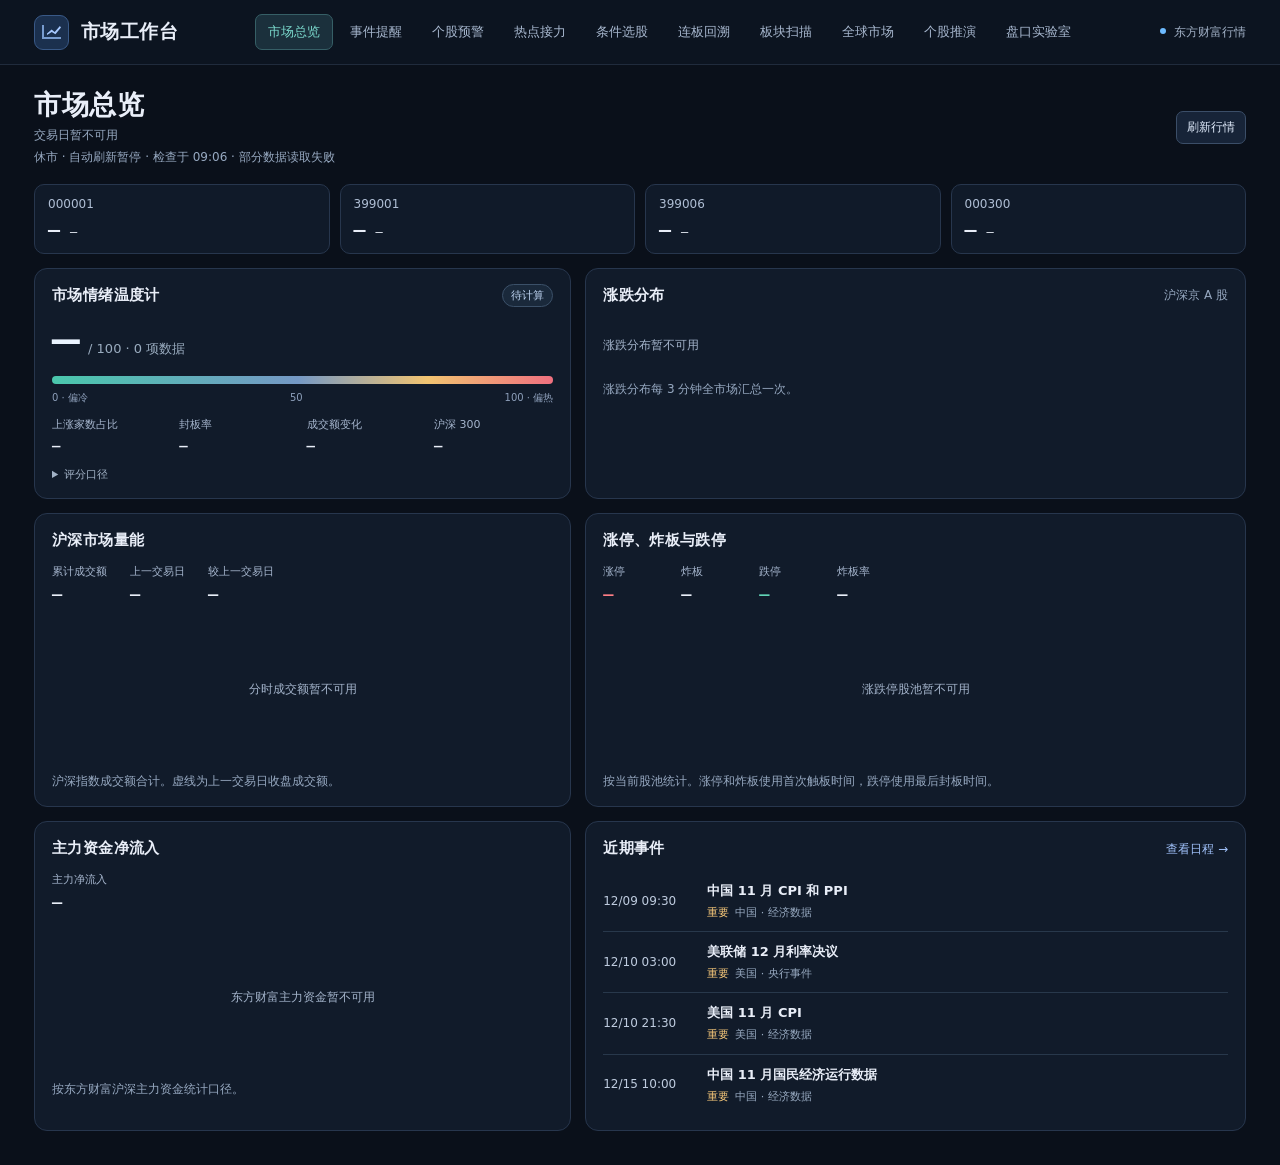
==== commit c9bc80d2: "Fall back to public feeds on the market overview" ====
--- a/index.html
+++ b/index.html
@@ -4,7 +4,7 @@
 <meta charset="utf-8">
 <meta name="viewport" content="width=device-width,initial-scale=1">
 <title>A 股市场工作台</title>
-<link rel="stylesheet" href="./limit-review.css?v=2">
+<link rel="stylesheet" href="./limit-review.css?v=4">
 <style>
 :root{color-scheme:dark;--bg:#0a101a;--panel:#111a27;--border:#273348;--text:#e9eef8;--muted:#a1b0c5;--faint:#8191ab;--accent:#8eb5ff;--up:#ff747b;--down:#49d9ae;--red:#ffa281;--channel:#70b6ff;--rise:#61d9c2;--support:#f4ca78;--pressure:#b8a0fa;--box:#8eaddc}
 *{box-sizing:border-box}body{margin:0;background:var(--bg);color:var(--text);font:14px/1.55 "Inter","PingFang SC","Microsoft YaHei",system-ui,sans-serif}
@@ -17,7 +17,7 @@
 .results{position:absolute;top:calc(100% + 6px);left:0;right:0;padding:4px;border:1px solid #42536e;border-radius:8px;background:#152033;box-shadow:0 12px 25px #0007}.results button{width:100%;display:flex;justify-content:space-between;align-items:center;gap:12px;padding:9px 10px;background:none;border:0;border-radius:5px;text-align:left}.results button:hover,.results button:focus{background:#233654}.results p{padding:10px;color:var(--muted)}
 .security{min-width:0}.identity,.quote{display:flex;align-items:baseline;gap:12px;flex-wrap:wrap}.identity h2{font-size:23px;font-weight:680;letter-spacing:.035em}.code,.meta{font-size:12px;color:var(--muted)}.price{font-size:31px;line-height:1.25;font-weight:600;letter-spacing:-.04em}.change{font-size:13px;font-weight:600}.up{color:var(--up)}.down{color:var(--down)}.quote{margin-top:5px}.status{padding:9px 13px;border-radius:7px;background:#192743;color:#b9d1ff;margin-bottom:12px}.status.error{background:#3a242c;color:#ffd2d6}
 .layout{display:grid;gap:12px}.panel{background:var(--panel);border:1px solid var(--border);border-radius:12px;min-width:0}.chart-panel{overflow:hidden}
-.toolbar{min-height:54px;padding:9px 14px;display:flex;flex-wrap:wrap;align-items:center;gap:10px 16px;border-bottom:1px solid #243147}.controls{display:flex;align-items:center;gap:7px}.controls label,.toolbar-name{font-size:12px;color:var(--muted)}.toolbar-name{font-size:13px;color:var(--text);font-weight:650;white-space:nowrap}.controls select{background:#192436;border:1px solid #344359;border-radius:6px;padding:3px 6px;font-size:12px}
+.toolbar{min-height:54px;padding:9px 14px;display:flex;flex-wrap:wrap;align-items:center;gap:10px 16px;border-bottom:1px solid #243147}.controls{display:flex;align-items:center;gap:7px}.controls label,.toolbar-name{font-size:12px;color:var(--muted)}.toolbar-name{font-size:13px;color:var(--text);font-weight:650;white-space:nowrap}.controls select,.controls input[type=date]{color:inherit;background:#192436;border:1px solid #344359;border-radius:6px;padding:3px 6px;font-size:12px}
 .fullscreen-button{margin-left:auto;padding:4px 10px;border:1px solid #344359;border-radius:6px;background:#192436;font-size:12px;white-space:nowrap}.fullscreen-button:hover{background:#25354c}
 .chart-view-button{padding:4px 9px;border:1px solid #344359;border-radius:6px;background:#192436;font-size:12px;white-space:nowrap}
 .chart-view-button[aria-pressed=true]{border-color:#426c81;color:#bde3ef;background:#182f41}
@@ -409,6 +409,16 @@
     <div class="dash-heading">
       <div><h2 id="limitReviewTitle">连板回溯</h2><p class="dash-muted">缩量一字板后的放量换手与回封</p></div>
     </div>
+    <article id="limitMarketPanel" class="dash-card limit-market">
+      <div class="dash-card-head">
+        <div><h3>最新连板梯队</h3><p id="limitMarketStatus" class="dash-muted" role="status">正在读取涨停池…</p></div>
+        <button type="button" id="limitMarketRefresh" class="dash-button">刷新梯队</button>
+      </div>
+      <p id="limitMarketSignal" class="limit-market-signal" role="status"></p>
+      <div id="limitMarketRows"></div>
+      <p class="dash-note">沪深主板非 ST 股 · 交易时段页面可见时约每 30 秒刷新 · 连板以收盘为准</p>
+    </article>
+    <a id="limitReviewBackStock" class="dash-text-button" hidden>返回个股推演</a>
     <p id="limitReviewStatus" class="dash-muted" role="status"></p>
     <div id="limitReviewLayout" class="limit-review-layout" hidden>
       <aside class="dash-card limit-review-list" aria-label="历史案例">
@@ -430,7 +440,7 @@
         <div class="limit-review-toolbar">
           <div class="dash-actions" role="group" aria-label="图表周期">
             <button type="button" id="limitReviewDaily" class="dash-button" aria-pressed="true">日 K 与成交量</button>
-            <button type="button" id="limitReviewMinutes" class="dash-button" aria-pressed="false">换手日分时</button>
+            <button type="button" id="limitReviewMinutes" class="dash-button" aria-pressed="false">所选日分时</button>
           </div>
           <div id="limitReviewStep" class="dash-actions" role="group" aria-label="逐日回溯">
             <button type="button" id="limitReviewPrev" class="dash-button">前一日</button>
@@ -440,6 +450,9 @@
         </div>
         <div id="limitReviewReplay" hidden>
           <div class="limit-review-player">
+            <label class="limit-review-speed">回放日期
+              <select id="limitReviewReplayDate" class="dash-button"></select>
+            </label>
             <button type="button" id="limitReviewPlay" class="dash-button dash-primary">播放</button>
             <button type="button" id="limitReviewRestart" class="dash-button">从头播放</button>
             <label class="limit-review-speed">速度
@@ -461,12 +474,16 @@
             <div><dt>累计换手率（估算）</dt><dd id="limitReviewTurnover"></dd></div>
           </dl>
         </div>
-        <div class="limit-review-plot"><canvas id="limitReviewChart" tabindex="0" aria-label="量价图，按左右方向键选择数据" aria-describedby="limitReviewReadout"></canvas></div>
+        <p id="limitReviewReplayStatus" class="dash-muted" role="status" hidden></p>
+        <div class="limit-review-charts" id="limitReviewCharts">
+          <div class="limit-review-plot" id="limitReviewDailyReplay" hidden><canvas id="limitReviewDailyChart" aria-label="日 K 与成交量，换手日量柱随回放累计" aria-describedby="limitReviewLive"></canvas></div>
+          <div class="limit-review-plot"><canvas id="limitReviewChart" tabindex="0" aria-label="量价图，点击或按左右方向键选择" aria-describedby="limitReviewReadout"></canvas></div>
+        </div>
         <p id="limitReviewReadout" class="limit-review-readout"></p>
         <details class="dash-method">
           <summary>收录与行情口径</summary>
           <p>收录已核对的沪深主板案例。连续 4 至 5 个交易日收盘涨停，前一日是一字板，换手日开板回封，且换手率至少 15%、成交量至少是前一日的 7 倍、成交均价至少达到涨停价的 97.5%。日 K 是不复权行情，成交量按手计。</p>
-          <p>日线来自东方财富。分时来自通达信。09:30 显示开盘价，开盘成交并入 09:31 的首分钟成交量。累计换手率按累计成交量占全天成交量的比例乘以日线换手率估算。分钟内开板可能未反映在末价上，涨停价的实际成交占比需用逐笔成交核对。</p>
+          <p>日线来自东方财富。归档分时来自通达信，近期行情来自东方财富或腾讯。09:30 显示开盘价，开盘成交并入 09:31 的首分钟成交量。日量柱旁的倍数为累计成交量除以前一交易日全天成交量。累计换手率按累计成交量占全天成交量的比例乘以日线换手率估算。分钟内开板可能未反映在末价上，涨停价的实际成交占比需用逐笔成交核对。</p>
         </details>
       </article>
     </div>
@@ -546,6 +563,8 @@
         <div class="controls"><label for="adjust">价格</label><select id="adjust"><option value="0">不复权</option><option value="1">前复权</option></select></div>
         <div class="controls"><label for="projection">向右延伸</label><select id="projection"><option value="30" selected>30 根</option><option value="39">39 根</option><option value="60">60 根</option><option value="120">120 根</option></select></div>
         <button type="button" id="focusView" class="chart-view-button" aria-label="结构视图" aria-pressed="false" hidden>聚焦结构</button>
+        <div class="controls"><label for="stockReplayDate">回溯日期</label><input type="date" id="stockReplayDate" aria-label="个股回溯日期"></div>
+        <button type="button" id="stockReplay" class="dash-button" disabled>量价回溯</button>
         <button type="button" id="alertAddStock" class="dash-button" disabled>设置预警</button>
         <button type="button" id="trendMonitorStock" class="dash-button" aria-pressed="false" disabled>监控图中趋势线</button>
         <button type="button" id="fullscreenButton" class="fullscreen-button" aria-controls="chartPanel">全屏</button>
@@ -1174,6 +1193,10 @@
   state.allBars = bars;
   state.name = data.name;
   state.decimal = Math.max(0, Math.min(4, data.decimal ?? 2));
+  if (state.loadedSymbol !== symbol || !automatic) $('stockReplayDate').value = bars.at(-1).date;
+  $('stockReplayDate').min = bars[1]?.date || bars[0].date;
+  $('stockReplayDate').max = bars.at(-1).date;
+  $('stockReplay').disabled = bars.length < 2;
   state.loadedSymbol = symbol;
   state.loadedAt = Date.now();
   $('stockFreshness').textContent = data.source + '日线 · 自动刷新 · 检查于 ' + stockClock(state.loadedAt).slice(11, 19);
@@ -2003,6 +2026,24 @@
 
 let drag = null;
 let didDrag = false;
+canvas.addEventListener('click', event => {
+  if (didDrag) return;
+  const dx = plotOffset(event);
+  if (dx === null || dx > state.chart.boundary) return;
+  const { xStart, left, step } = state.chart;
+  const index = Math.max(0, Math.min(state.bars.length - 1, Math.round(xStart + (dx - left) / step)));
+  $('stockReplayDate').value = state.bars[index].date;
+});
+$('stockReplay').onclick = () => {
+  const date = $('stockReplayDate').value;
+  if (!state.allBars.some(day => day.date === date)) {
+    setStatus('所选日期没有日线，请选择交易日。', true);
+    return;
+  }
+  document.dispatchEvent(new CustomEvent('stock-replay-open', {
+    detail: { symbol: state.loadedSymbol, name: state.name, date }
+  }));
+};
 canvas.addEventListener('pointerdown', event => {
   if (!event.isPrimary || event.button !== 0 || event.pointerType === 'touch') return;
   didDrag = false;
@@ -2580,7 +2621,10 @@
     const row = line.split('~');
     const date = row[30]?.match(/^(\d{4})(\d{2})(\d{2})(\d{2})(\d{2})(\d{2})$/);
     const at = date ? Date.parse(date[1] + '-' + date[2] + '-' + date[3] + 'T' + date[4] + ':' + date[5] + ':' + date[6] + '+08:00') : NaN;
-    return lookup.has(ticker) ? [{ symbol: lookup.get(ticker), name: row[1], price: Number(row[3]), volume: Number(row[6]), at }] : [];
+    return lookup.has(ticker) ? [{
+      symbol: lookup.get(ticker), name: row[1], price: Number(row[3]), volume: Number(row[6]),
+      changePercent: row[32] ? Number(row[32]) : NaN, at
+    }] : [];
   });
 }
 
@@ -2623,7 +2667,8 @@
   <button type="button" class="dash-text-button" id="trendToastOpen">查看记录</button>
   <button type="button" class="dash-text-button" id="trendToastClose">关闭</button>
 </aside>
-<script src="./limit-review.js?v=2"></script>
+<script src="./limit-market.js?v=2"></script>
+<script src="./limit-review.js?v=6"></script>
 <script type="application/json" id="publicVolumeSeed">{"date":"2026-11-11","sessions":["2026-07-22","2026-07-23","2026-07-24","2026-07-27","2026-07-28","2026-07-29","2026-07-30","2026-07-31","2026-08-03","2026-08-04","2026-08-05","2026-08-06","2026-08-07","2026-08-10","2026-08-11","2026-08-12","2026-08-13","2026-08-14","2026-08-17","2026-08-18","2026-08-19","2026-08-20","2026-08-21","2026-08-24","2026-08-25","2026-08-26","2026-08-27","2026-08-28","2026-08-31","2026-09-01","2026-09-02","2026-09-03","2026-09-04","2026-09-07","2026-09-08","2026-09-09","2026-09-10","2026-09-11","2026-09-14","2026-09-15","2026-09-16","2026-09-17","2026-09-18","2026-09-21","2026-09-22","2026-09-23","2026-09-24","2026-09-28","2026-09-29","2026-09-30","2026-10-08","2026-10-09","2026-10-12","2026-10-13","2026-10-14","2026-10-15","2026-10-16","2026-10-19","2026-10-20","2026-10-21","2026-10-22","2026-10-23","2026-10-26","2026-10-27","2026-10-28","2026-10-29","2026-10-30","2026-11-02","2026-11-03","2026-11-04","2026-11-05","2026-11-06","2026-11-09","2026-11-10","2026-11-11"],"catalogueDate":"2026-11-11","total":5928,"failed":5,"stocks":[{"symbol":"0.000026","name":"飞亚达","limits":[5],"bars":[["2026-11-04",158477,18.11],["2026-11-05",139781.1,18.7],["2026-11-06",84200,18.35],["2026-11-09",146050.88,20.19],["2026-11-10",356091.09,21.05],["2026-11-11",307058.52,23.16]]},{"symbol":"0.000631","name":"顺发恒能","limits":[5],"bars":[["2026-11-04",111644.65,2.78],["2026-11-05",94187.53,2.8],["2026-11-06",456697.47,2.91],["2026-11-09",437548.15,2.89],["2026-11-10",232132.17,2.85],["2026-11-11",416611.18,3.14]]},{"symbol":"0.000407","name":"胜利股份","limits":[5],"bars":[["2026-11-04",178066.13,3.86],["2026-11-05",145041.13,3.87],["2026-11-06",170989.27,3.88],["2026-11-09",337421.98,4],["2026-11-10",174301,3.95],["2026-11-11",919245.2,4.35]]},{"symbol":"0.000545","name":"金浦钛业","limits":[5],"bars":[["2026-11-04",447335.98,1.94],["2026-11-05",370686.54,1.97],["2026-11-06",376700.88,1.92],["2026-11-09",337309.66,1.88],["2026-11-10",257147.94,1.9],["2026-11-11",593344.78,2.09]]},{"symbol":"0.000678","name":"襄阳轴承","limits":[5],"bars":[["2026-11-04",1568810.99,19.48],["2026-11-05",1490921.93,19.74],["2026-11-06",864015.72,17.77],["2026-11-09",1103654.79,17.51],["2026-11-10",705627.91,19.26],["2026-11-11",1718709.08,21.19]]},{"symbol":"0.000635","name":"英 力 特","limits":[5],"bars":[["2026-11-04",135619,7.94],["2026-11-05",213105.22,8.73],["2026-11-06",487333.63,9.5],["2026-11-09",422421.73,8.96],["2026-11-10",313997.05,9.28],["2026-11-11",388082.08,10.21]]},{"symbol":"0.001232","name":"嘉立创","limits":[5],"bars":[["2026-11-03",38621.32,149.71],["2026-11-04",48089.24,160],["2026-11-05",37198.66,160.86],["2026-11-06",21907.25,154.86],["2026-11-09",23107.37,158.89],["2026-11-10",38008.95,174.78],["2026-11-11",37461.75,179.66]]},{"symbol":"0.001331","name":"胜通能源","limits":[5],"bars":[["2026-11-04",153016.67,29.68],["2026-11-05",104172.41,29.87],["2026-11-06",83201.69,28.5],["2026-11-09",64776.3,31.35],["2026-11-10",173291.98,32.07],["2026-11-11",106490.12,35.28]]},{"symbol":"0.001339","name":"智微智能","limits":[5],"bars":[["2026-11-04",155225.29,57.1],["2026-11-05",138663.17,60.1],["2026-11-06",110354.5,55.8],["2026-11-09",92446.61,57.63],["2026-11-10",115280.78,63.39],["2026-11-11",288732.24,69.73]]},{"symbol":"0.001282","name":"三联锻造","limits":[5],"bars":[["2026-11-04",95749.07,17],["2026-11-05",161554.47,16.88],["2026-11-06",86900.75,16.11],["2026-11-09",94147.01,16.77],["2026-11-10",81327.05,17],["2026-11-11",122218.97,18.7]]},{"symbol":"0.002086","name":"东方海洋","limits":[5],"bars":[["2026-11-02",1741886.87,3.11],["2026-11-03",2305456.51,3.42],["2026-11-04",8051031.29,3.28],["2026-11-05",8379536.03,3.61],["2026-11-06",6727467.97,3.97],["2026-11-09",7420564.7,4.37],["2026-11-10",6169782.73,4.62],["2026-11-11",5892520.1,4.69]]},{"symbol":"0.002154","name":"报 喜 鸟","limits":[5],"bars":[["2026-11-04",486501.66,3.44],["2026-11-05",352827,3.44],["2026-11-06",270342,3.39],["2026-11-09",249416,3.42],["2026-11-10",647730.71,3.54],["2026-11-11",1019533.69,3.89]]},{"symbol":"0.002278","name":"神开股份","limits":[5],"bars":[["2026-11-04",171144,7.01],["2026-11-05",107317,7.17],["2026-11-06",72629.82,7.12],["2026-11-09",64265,7.18],["2026-11-10",51312.01,7.25],["2026-11-11",429701.79,7.98]]},{"symbol":"0.001379","name":"腾达科技","limits":[5],"bars":[["2026-11-03",32664.82,14.52],["2026-11-04",37215,14.5],["2026-11-05",30265.62,14.8],["2026-11-06",23023.78,14.41],["2026-11-09",29220.26,15.85],["2026-11-10",175312.92,17.44],["2026-11-11",168657.83,16.65]]},{"symbol":"0.002313","name":"日海智能","limits":[5,6],"bars":[["2026-11-03",140585,7.73],["2026-11-04",185633,8.04],["2026-11-05",324400,8.84],["2026-11-06",219659,8.37],["2026-11-09",181926.64,8.4],["2026-11-10",378388.36,9.24],["2026-11-11",317956.31,10.16]]},{"symbol":"0.002076","name":"星光股份","limits":[5],"bars":[["2026-11-04",948254,1.95],["2026-11-05",1696817.99,2.05],["2026-11-06",914314.99,1.95],["2026-11-09",762803.22,1.97],["2026-11-10",789125,2.02],["2026-11-11",1125280.2,2.22]]},{"symbol":"0.002160","name":"常铝股份","limits":[5],"bars":[["2026-11-04",188626.84,3.49],["2026-11-05",212464,3.62],["2026-11-06",781173.01,3.7],["2026-11-09",547864.03,3.64],["2026-11-10",654417.51,4],["2026-11-11",1231242.17,4.4]]},{"symbol":"0.002209","name":"达 意 隆","limits":[5,6],"bars":[["2026-11-03",43193,11.35],["2026-11-04",47258.56,11.39],["2026-11-05",42882,11.74],["2026-11-06",28992.32,11.69],["2026-11-09",36298,11.54],["2026-11-10",70347,12.69],["2026-11-11",26204.35,13.96]]},{"symbol":"0.002281","name":"光迅科技","limits":[5],"bars":[["2026-11-04",610578.81,98.23],["2026-11-05",449646.35,97.29],["2026-11-06",351828.47,91.3],["2026-11-09",277651.13,93.35],["2026-11-10",267076,94.48],["2026-11-11",397870.35,103.93]]},{"symbol":"0.002529","name":"海源复材","limits":[5],"bars":[["2026-11-04",127253,6.11],["2026-11-05",95895,6.72],["2026-11-06",551467.64,6.6],["2026-11-09",484382.52,6.25],["2026-11-10",290854,6.2],["2026-11-11",459047.12,6.82]]},{"symbol":"0.002362","name":"汉王科技","limits":[5],"bars":[["2026-11-04",98863,16.47],["2026-11-05",106442,16.8],["2026-11-06",80494,16.35],["2026-11-09",78258.12,16.52],["2026-11-10",97694.56,16.99],["2026-11-11",266026.84,18.69]]},{"symbol":"0.002110","name":"三钢闽光","limits":[5],"bars":[["2026-11-04",239526.04,2.79],["2026-11-05",193672,2.79],["2026-11-06",169412.22,2.75],["2026-11-09",159457.51,2.74],["2026-11-10",403864,2.74],["2026-11-11",518431.03,3.01]]},{"symbol":"0.002164","name":"宁波东力","limits":[5],"bars":[["2026-11-04",808588.41,17.81],["2026-11-05",859447.09,19.1],["2026-11-06",658413.07,18.68],["2026-11-09",817122.08,19.7],["2026-11-10",763753.87,19.92],["2026-11-11",630793.25,21.91]]},{"symbol":"0.002578","name":"闽发铝业","limits":[5],"bars":[["2026-11-03",802034.05,3.76],["2026-11-04",1076197.29,4.14],["2026-11-05",193136.2,4.55],["2026-11-06",1076869.5,5.01],["2026-11-09",1286386.06,5.51],["2026-11-10",3350264.88,6.06],["2026-11-11",2972532.72,6.08]]},{"symbol":"0.002425","name":"凯撒文化","limits":[5],"bars":[["2026-11-04",1059542.2,3.27],["2026-11-05",731881,3.3],["2026-11-06",653232,3.22],["2026-11-09",537038,3.16],["2026-11-10",432119.03,3.48],["2026-11-11",1506345.34,3.83]]},{"symbol":"0.002463","name":"沪电股份","limits":[5],"bars":[["2026-11-04",768995.97,85.95],["2026-11-05",1043715.51,81],["2026-11-06",792134.5,73.21],["2026-11-09",841738.16,77.1],["2026-11-10",689543.93,81.3],["2026-11-11",803574.64,89.43]]},{"symbol":"0.002713","name":"东易日盛","limits":[5],"bars":[["2026-11-04",143403.61,7.37],["2026-11-05",148622.15,7.64],["2026-11-06",134927.2,7.58],["2026-11-09",113420.95,7.72],["2026-11-10",80619.09,7.71],["2026-11-11",93654.19,8.48]]},{"symbol":"0.002148","name":"北纬科技","limits":[5],"bars":[["2026-11-04",108533.39,5.88],["2026-11-05",116762.8,6.02],["2026-11-06",96632.97,5.88],["2026-11-09",71348.1,5.82],["2026-11-10",94984.44,5.97],["2026-11-11",279875.96,6.57]]},{"symbol":"0.002886","name":"沃特股份","limits":[5],"bars":[["2026-11-04",178921,19.48],["2026-11-05",136413,19.77],["2026-11-06",94858,19.1],["2026-11-09",87002,19.45],["2026-11-10",146331.49,20.27],["2026-11-11",228946.25,22.3]]},{"symbol":"0.002384","name":"东山精密","limits":[5],"bars":[["2026-11-04",1988633.09,94.33],["2026-11-05",1806274.2,89.1],["2026-11-06",1524312.89,80.19],["2026-11-09",1310890.54,81.49],["2026-11-10",1239321.81,83.69],["2026-11-11",1430002.23,92.06]]},{"symbol":"0.002501","name":"*ST利源","limits":[5],"bars":[["2026-11-03",415047.2,1.1],["2026-11-04",265696,1.1],["2026-11-05",276467.02,1.1],["2026-11-06",370791,1.11],["2026-11-09",250271,1.09],["2026-11-10",1038058.38,1.2],["2026-11-11",758161.18,1.16]]},{"symbol":"0.002593","name":"日上集团","limits":[5],"bars":[["2026-11-04",193914,4.04],["2026-11-05",163146.5,4.1],["2026-11-06",144584,4.05],["2026-11-09",333165.4,4.12],["2026-11-10",379254.9,4.32],["2026-11-11",504718.4,4.75]]},{"symbol":"0.002520","name":"日发精机","limits":[5],"bars":[["2026-11-04",552726.43,6.17],["2026-11-05",456614,6.26],["2026-11-06",605356.25,6.35],["2026-11-09",464858.33,6.44],["2026-11-10",540379.03,6.6],["2026-11-11",561089.93,7.26]]},{"symbol":"0.002919","name":"名臣健康","limits":[5],"bars":[["2026-11-04",54864.05,16.44],["2026-11-05",37430,16.56],["2026-11-06",32820,16.04],["2026-11-09",33102,16],["2026-11-10",39875.8,16.69],["2026-11-11",93140.8,18.36]]},{"symbol":"0.002623","name":"亚玛顿","limits":[5,6],"bars":[["2026-10-27",129514.25,18.78],["2026-10-28",192833.12,18.79],["2026-10-29",141166.49,18.33],["2026-10-30",138618.68,17.53],["2026-11-02",90162.07,19.28],["2026-11-10",13339,21.21],["2026-11-11",8381.86,23.33]]},{"symbol":"0.002633","name":"申科股份","limits":[5],"bars":[["2026-11-04",25230,13.93],["2026-11-05",18668,14.07],["2026-11-06",32271,14.3],["2026-11-09",36165,14.44],["2026-11-10",33616,14.11],["2026-11-11",62041,15.52]]},{"symbol":"0.002708","name":"光洋股份","limits":[5],"bars":[["2026-11-04",1408905.68,19.54],["2026-11-05",1168106.29,20.69],["2026-11-06",826288.13,19.97],["2026-11-09",746905.52,21.97],["2026-11-10",160244.59,24.17],["2026-11-11",918371.8,26.59]]},{"symbol":"0.002861","name":"瀛通通讯","limits":[5,6],"bars":[["2026-11-03",39990,11.18],["2026-11-04",56134.2,11.58],["2026-11-05",72724.6,12.38],["2026-11-06",52674.3,11.94],["2026-11-09",40638,11.84],["2026-11-10",55234.6,13.02],["2026-11-11",26622,14.32]]},{"symbol":"0.002703","name":"浙江世宝","limits":[5],"bars":[["2026-11-04",285500.23,13.87],["2026-11-05",246948.35,14.1],["2026-11-06",210549.13,13.56],["2026-11-09",258403.83,14.06],["2026-11-10",594815.24,15.05],["2026-11-11",767367.82,16.56]]},{"symbol":"0.002913","name":"奥士康","limits":[5],"bars":[["2026-11-04",158560.44,57.3],["2026-11-05",98456.43,55.4],["2026-11-06",87108.47,53.11],["2026-11-09",77910.45,58.42],["2026-11-10",139432.05,59.33],["2026-11-11",94211.96,65.26]]},{"symbol":"0.002837","name":"英维克","limits":[5],"bars":[["2026-11-04",409575.17,38.82],["2026-11-05",357817.77,39.58],["2026-11-06",339030.53,37.33],["2026-11-09",221963.31,37.42],["2026-11-10",325090.4,39.38],["2026-11-11",471442.69,43.32]]},{"symbol":"0.002765","name":"蓝黛科技","limits":[5],"bars":[["2026-11-04",126678.39,6.49],["2026-11-05",206981,6.71],["2026-11-06",144046,6.51],["2026-11-09",148257,6.76],["2026-11-10",238391.13,7.09],["2026-11-11",516781.37,7.8]]},{"symbol":"0.002779","name":"中坚科技","limits":[5],"bars":[["2026-11-04",48969.08,80.5],["2026-11-05",46762.63,85.39],["2026-11-06",31980.4,81.4],["2026-11-09",69424.5,89],["2026-11-10",72294.81,91.36],["2026-11-11",114641.23,100.5]]},{"symbol":"0.300049","name":"福瑞医科","limits":[5],"bars":[["2026-10-29",55943.72,38.6],["2026-10-30",90981.9,37.72],["2026-11-02",122345.17,40.9],["2026-11-03",76494.38,38.5],["2026-11-04",146492.53,41.1],["2026-11-05",210830.2,49.32],["2026-11-06",205665.41,47.89],["2026-11-09",147358.9,46.81],["2026-11-10",101883.81,45.88],["2026-11-11",86111.92,44.9]]},{"symbol":"0.002795","name":"永和智控","limits":[5],"bars":[["2026-11-04",142320.42,6.5],["2026-11-05",140672,6.79],["2026-11-06",108033,6.55],["2026-11-09",79597.92,6.5],["2026-11-10",178374.84,6.9],["2026-11-11",301593.92,7.59]]},{"symbol":"0.002957","name":"科瑞技术","limits":[5],"bars":[["2026-11-04",160736.6,25.67],["2026-11-05",134102.89,26.08],["2026-11-06",112834.54,24.97],["2026-11-09",90917.43,25.23],["2026-11-10",107748.39,25.95],["2026-11-11",213606.08,28.55]]},{"symbol":"0.002980","name":"华盛昌","limits":[5],"bars":[["2026-11-04",118505.59,71.27],["2026-11-05",139195.9,70.32],["2026-11-06",110866.27,67.2],["2026-11-09",84122.8,68.46],["2026-11-10",84903.8,68.93],["2026-11-11",122723,75.82]]},{"symbol":"0.002975","name":"博杰股份","limits":[5],"bars":[["2026-11-04",128443.15,77.33],["2026-11-05",146445.41,80.56],["2026-11-06",113011.66,73.88],["2026-11-09",125742.72,78.54],["2026-11-10",89158.71,80.27],["2026-11-11",120339.31,88.3]]},{"symbol":"0.002916","name":"深南电路","limits":[5],"bars":[["2026-11-04",152959.56,225.6],["2026-11-05",150605.96,216],["2026-11-06",160067.1,199.92],["2026-11-09",118851.57,203.5],["2026-11-10",103255.25,208.2],["2026-11-11",128869.33,229.02]]},{"symbol":"0.002931","name":"锋龙股份","limits":[5],"bars":[["2026-11-04",171836.33,40.66],["2026-11-05",140592.75,41.77],["2026-11-06",91928.08,39.87],["2026-11-09",218180.97,43.86],["2026-11-10",85787.87,48.25],["2026-11-11",125121.96,53.08]]},{"symbol":"0.003032","name":"传智教育","limits":[5],"bars":[["2026-11-04",828464,9.35],["2026-11-05",672513,9.69],["2026-11-06",422637.2,9.42],["2026-11-09",335666,9.45],["2026-11-10",459516.02,10.1],["2026-11-11",905174.8,11.11]]},{"symbol":"0.300426","name":"华智数媒","limits":[5],"bars":[["2026-11-03",989670.25,9],["2026-11-04",1125946.1,10.35],["2026-11-05",1022906.95,10.28],["2026-11-06",677204.67,9.76],["2026-11-09",729106.15,9.56],["2026-11-10",1102348.36,11.47],["2026-11-11",974029.26,11.65]]},{"symbol":"0.300473","name":"德尔股份","limits":[5],"bars":[["2026-11-04",127435.95,37.77],["2026-11-05",124569.93,39.83],["2026-11-06",209402,42.51],["2026-11-09",228747.13,47.88],["2026-11-10",169751.99,48.99],["2026-11-11",280706.46,58.79]]},{"symbol":"0.300990","name":"同飞股份","limits":[5],"bars":[["2026-11-04",82288.09,70.69],["2026-11-05",73694.02,69.46],["2026-11-06",65117.18,65.88],["2026-11-09",55120.89,68.03],["2026-11-10",84138.22,72.82],["2026-11-11",111257.79,87.38]]},{"symbol":"0.300556","name":"丝路视觉","limits":[5],"bars":[["2026-11-03",225272.22,18.34],["2026-11-04",200559.19,18.51],["2026-11-05",227247.74,19],["2026-11-06",134939.99,18.3],["2026-11-09",156361,18.54],["2026-11-10",397232.74,22.25],["2026-11-11",366366.7,21.85]]},{"symbol":"0.301636","name":"泽润新能","limits":[5],"bars":[["2026-11-04",21553,36.42],["2026-11-05",45148.84,39.05],["2026-11-06",58897.67,41.74],["2026-11-09",47765.02,39.4],["2026-11-10",33332.15,39.33],["2026-11-11",83925.81,47.2]]},{"symbol":"1.600103","name":"青山纸业","limits":[5],"bars":[["2026-11-04",1306307.5,2.92],["2026-11-05",1195252.2,2.97],["2026-11-06",762389,2.9],["2026-11-09",729751.5,2.92],["2026-11-10",767217.2,2.98],["2026-11-11",1017450.62,3.28]]},{"symbol":"0.301486","name":"致尚科技","limits":[5],"bars":[["2026-11-04",70983.67,137.78],["2026-11-05",61163.1,135.82],["2026-11-06",56819.41,126],["2026-11-09",48895.57,130.83],["2026-11-10",50586.09,133.81],["2026-11-11",124498.2,160.57]]},{"symbol":"1.600228","name":"返利科技","limits":[5],"bars":[["2026-11-04",151884,8.67],["2026-11-05",127032,8.85],["2026-11-06",122686,8.63],["2026-11-09",96008,8.54],["2026-11-10",119502,8.88],["2026-11-11",224198,9.77]]},{"symbol":"1.600162","name":"香江控股","limits":[5],"bars":[["2026-11-04",1067270.52,2.99],["2026-11-05",1065941.4,3.19],["2026-11-06",815081.85,3.08],["2026-11-09",903928.07,3.2],["2026-11-10",830938.2,3.34],["2026-11-11",1069657.27,3.67]]},{"symbol":"0.301596","name":"瑞迪智驱","limits":[5],"bars":[["2026-11-04",27045.61,45.18],["2026-11-05",33100.39,47.64],["2026-11-06",24085.24,45.21],["2026-11-09",22017.33,46.25],["2026-11-10",29971.67,48.67],["2026-11-11",121617.68,58.4]]},{"symbol":"1.600539","name":"狮头股份","limits":[5],"bars":[["2026-10-29",80259,12.02],["2026-10-30",86152.99,11.62],["2026-11-02",80976,11.75],["2026-11-03",56690,11.39],["2026-11-04",75860,11.51],["2026-11-05",203315.83,12.66],["2026-11-06",181769.99,12.37],["2026-11-09",84046,12.5],["2026-11-10",79035.01,12.86],["2026-11-11",66427,12.68]]},{"symbol":"0.301052","name":"果麦文化","limits":[5],"bars":[["2026-11-04",341765.68,38.8],["2026-11-05",352319.81,40.92],["2026-11-06",307896.12,40.64],["2026-11-09",274041.05,38.76],["2026-11-10",286700.5,40.8],["2026-11-11",420884.53,48.96]]},{"symbol":"1.600629","name":"华建集团","limits":[5],"bars":[["2026-11-04",230752.71,13.82],["2026-11-05",238763.46,14.22],["2026-11-06",204749.25,14.07],["2026-11-09",152228.32,13.89],["2026-11-10",114627.29,13.81],["2026-11-11",397022.03,15.19]]},{"symbol":"1.600293","name":"三峡新材","limits":[5],"bars":[["2026-11-04",2668359.32,3.93],["2026-11-05",1869017.67,3.9],["2026-11-06",1304328.76,3.68],["2026-11-09",1839325.66,3.83],["2026-11-10",1261924.6,3.92],["2026-11-11",1403457.54,4.31]]},{"symbol":"1.600776","name":"东方通信","limits":[5],"bars":[["2026-11-04",136153.09,10.66],["2026-11-05",120814.58,10.83],["2026-11-06",321665.29,11.11],["2026-11-09",337239.54,12.22],["2026-11-10",701102.24,12.41],["2026-11-11",836561.35,13.65]]},{"symbol":"1.600327","name":"大东方","limits":[5],"bars":[["2026-11-04",1181610.17,4.2],["2026-11-05",1336662.98,4.46],["2026-11-06",1836295.29,4.91],["2026-11-09",1745042.54,5.4],["2026-11-10",634286.56,5.94],["2026-11-11",1035384.72,6.53]]},{"symbol":"1.600715","name":"文投控股","limits":[5],"bars":[["2026-11-04",8201508.65,2.47],["2026-11-05",7541041.23,2.52],["2026-11-06",5235043.5,2.35],["2026-11-09",4277062.94,2.59],["2026-11-10",1836705.5,2.85],["2026-11-11",6993930.41,3.14]]},{"symbol":"1.600792","name":"云煤能源","limits":[5],"bars":[["2026-11-02",351067,3.78],["2026-11-03",284010,3.74],["2026-11-04",341885,3.81],["2026-11-05",277202,3.85],["2026-11-06",279602,3.82],["2026-11-09",1338145.1,4.2],["2026-11-10",1251217.1,4.3],["2026-11-11",954852.1,4.13]]},{"symbol":"1.601188","name":"龙江交通","limits":[5],"bars":[["2026-11-03",2462342.09,3.7],["2026-11-04",2736202.58,3.55],["2026-11-05",1738849.55,3.46],["2026-11-06",2817064.15,3.81],["2026-11-09",1155480.47,4.19],["2026-11-10",4235376.26,4.61],["2026-11-11",3370768.65,4.29]]},{"symbol":"1.600876","name":"凯盛新能","limits":[5],"bars":[["2026-11-04",85108.4,6.86],["2026-11-05",131108,7.11],["2026-11-06",105817.4,7.06],["2026-11-09",70650,6.93],["2026-11-10",49660,6.92],["2026-11-11",60955,7.61]]},{"symbol":"1.600076","name":"康欣新材","limits":[5],"bars":[["2026-11-04",259136.85,2.01],["2026-11-05",278606,2.04],["2026-11-06",185528,2],["2026-11-09",148548,1.99],["2026-11-10",193535.92,2.03],["2026-11-11",292836,2.23]]},{"symbol":"1.601595","name":"上海电影","limits":[5],"bars":[["2026-11-04",206109.99,31.11],["2026-11-05",220329.75,32.51],["2026-11-06",222009.74,35.76],["2026-11-09",315726.8,38.7],["2026-11-10",259143.83,42.57],["2026-11-11",312432.88,46.83]]},{"symbol":"1.603730","name":"岱美股份","limits":[5],"bars":[["2026-11-04",366029.32,9.16],["2026-11-05",401523.16,9.15],["2026-11-06",247907.75,9],["2026-11-09",348265.8,9.62],["2026-11-10",359893.77,10.17],["2026-11-11",500067.89,11.19]]},{"symbol":"1.603040","name":"新坐标","limits":[5],"bars":[["2026-11-04",48248.5,36.86],["2026-11-05",34180.6,37.9],["2026-11-06",24274.76,36.1],["2026-11-09",78330.4,39.16],["2026-11-10",66441.85,39.97],["2026-11-11",101510.05,43.97]]},{"symbol":"1.603058","name":"永吉股份","limits":[5],"bars":[["2026-11-03",188057,7.6],["2026-11-04",308434,7.9],["2026-11-05",283027.93,8.35],["2026-11-06",179434,7.99],["2026-11-09",188819,7.76],["2026-11-10",409778.97,8.54],["2026-11-11",399209,8.8]]},{"symbol":"1.603228","name":"景旺电子","limits":[5],"bars":[["2026-11-04",528041.91,61.53],["2026-11-05",544552.39,59.25],["2026-11-06",422428.06,53.76],["2026-11-09",590265.38,57.59],["2026-11-10",441966.3,58.6],["2026-11-11",417551.64,64.46]]},{"symbol":"1.603843","name":"*ST正平","limits":[5],"bars":[["2026-11-02",178954.89,4.76],["2026-11-03",97364.28,4.7],["2026-11-04",83555.4,4.7],["2026-11-05",82557.4,4.69],["2026-11-06",132328.48,4.47],["2026-11-09",281306.45,4.92],["2026-11-10",195796.7,5.18],["2026-11-11",178592.84,5.05]]},{"symbol":"1.603135","name":"中重科技","limits":[5],"bars":[["2026-11-04",209150.2,8.12],["2026-11-05",150278.2,8.31],["2026-11-06",100863.8,8.08],["2026-11-09",99464,8.18],["2026-11-10",107182.6,8.41],["2026-11-11",184609.14,9.25]]},{"symbol":"1.603466","name":"风语筑","limits":[5],"bars":[["2026-11-04",841611.41,13.43],["2026-11-05",1012542.36,14.04],["2026-11-06",599296.39,13.63],["2026-11-09",726694.53,13.94],["2026-11-10",854264.41,15.33],["2026-11-11",1247471,16.86]]},{"symbol":"1.603258","name":"电魂网络","limits":[5],"bars":[["2026-11-04",365665.1,16.08],["2026-11-05",400736.58,16.85],["2026-11-06",262714,15.85],["2026-11-09",218551,16],["2026-11-10",285096.12,16.65],["2026-11-11",283258.84,18.32]]},{"symbol":"1.605255","name":"天普股份","limits":[5],"bars":[["2026-11-04",7662.83,47.98],["2026-11-05",7185,49.49],["2026-11-06",5162,47.71],["2026-11-09",10434,50.42],["2026-11-10",14650.01,55.46],["2026-11-11",23100,61.01]]},{"symbol":"1.605488","name":"福莱新材","limits":[5],"bars":[["2026-11-04",428994.75,44.79],["2026-11-05",401925.52,49.27],["2026-11-06",457642.63,48.91],["2026-11-09",393341.81,52.09],["2026-11-10",227481.52,57.3],["2026-11-11",345474.9,63.03]]},{"symbol":"1.603396","name":"金辰股份","limits":[5],"bars":[["2026-11-04",79988.83,25.93],["2026-11-05",150850.79,27.38],["2026-11-06",123599.06,26.73],["2026-11-09",82576.18,26.15],["2026-11-10",70233.76,26.54],["2026-11-11",20288.88,29.19]]},{"symbol":"1.603028","name":"赛福天","limits":[5],"bars":[["2026-11-04",470918.1,7.11],["2026-11-05",371942.94,7.11],["2026-11-06",275602.28,6.78],["2026-11-09",346980.2,7.03],["2026-11-10",291077.1,7.23],["2026-11-11",349965.69,7.95]]},{"symbol":"1.603289","name":"泰瑞机器","limits":[5],"bars":[["2026-11-04",257819.22,9.97],["2026-11-05",192572.61,9.35],["2026-11-06",94276.51,9.05],["2026-11-09",70654.42,9.01],["2026-11-10",96696.5,9.23],["2026-11-11",167555.86,10.15]]},{"symbol":"1.603330","name":"天洋新材","limits":[5],"bars":[["2026-11-04",1096817.43,9.82],["2026-11-05",717834.78,9.56],["2026-11-06",546463.78,8.93],["2026-11-09",513880.67,9.2],["2026-11-10",510038.51,9.57],["2026-11-11",951482.83,10.53]]},{"symbol":"1.688135","name":"利扬芯片","limits":[5],"bars":[["2026-11-04",201411.85,27.73],["2026-11-05",157164.28,27.47],["2026-11-06",165634.2,28.33],["2026-11-09",167583.27,28.03],["2026-11-10",150605.35,29.18],["2026-11-11",300727.26,35.02]]},{"symbol":"1.603706","name":"东方环宇","limits":[5],"bars":[["2026-11-04",18840,17.2],["2026-11-05",12329,17.25],["2026-11-06",70361.93,18.35],["2026-11-09",99587.73,20.19],["2026-11-10",157690.08,22.21],["2026-11-11",168600.37,24.43]]},{"symbol":"1.603703","name":"盛洋科技","limits":[5],"bars":[["2026-11-03",922074.74,11.19],["2026-11-04",802524.21,10.27],["2026-11-05",570875.57,10.11],["2026-11-06",649606.31,10.09],["2026-11-09",438397.5,11.1],["2026-11-10",1210502.37,12.21],["2026-11-11",994562.87,11.87]]},{"symbol":"1.603725","name":"天安新材","limits":[5],"bars":[["2026-11-04",97776.72,10.21],["2026-11-05",111721.31,10.77],["2026-11-06",86312.17,10.69],["2026-11-09",213183.83,11.26],["2026-11-10",129805.8,10.87],["2026-11-11",204624.72,11.96]]},{"symbol":"1.603286","name":"日盈电子","limits":[5],"bars":[["2026-11-03",45258.02,49.87],["2026-11-04",60328,52.24],["2026-11-05",47112,53.86],["2026-11-06",44768,50.33],["2026-11-09",27242,55.36],["2026-11-10",131734.3,60.9],["2026-11-11",117385.5,62.51]]},{"symbol":"1.603313","name":"梦百合","limits":[5],"bars":[["2026-10-29",81016.28,5.67],["2026-10-30",112363.1,5.42],["2026-11-02",151511,5.69],["2026-11-03",72918.1,5.7],["2026-11-04",112745.7,5.84],["2026-11-05",226274.33,6.42],["2026-11-06",190644.72,6.26],["2026-11-09",132888,6.13],["2026-11-10",101427,6.16],["2026-11-11",91748.55,6.16]]},{"symbol":"1.603536","name":"惠发食品","limits":[5,6],"bars":[["2026-11-03",339870.8,10.04],["2026-11-04",256022.24,9.84],["2026-11-05",175658.9,10.06],["2026-11-06",119868,9.75],["2026-11-09",115581,9.79],["2026-11-10",186647.7,10.77],["2026-11-11",94414.11,11.85]]},{"symbol":"1.603366","name":"日出东方","limits":[5],"bars":[["2026-11-04",543217.17,7.9],["2026-11-05",570154.99,8.17],["2026-11-06",562429.8,8.99],["2026-11-09",58970,9.89],["2026-11-10",58001.42,10.88],["2026-11-11",93396,11.97]]},{"symbol":"1.688498","name":"源杰科技","limits":[5],"bars":[["2026-11-04",87470.04,661],["2026-11-05",75252.42,654],["2026-11-06",68188.47,598.9],["2026-11-09",71941.05,645.45],["2026-11-10",65228.32,645.71],["2026-11-11",101275.43,774.85]]},{"symbol":"1.603586","name":"金麒麟","limits":[5],"bars":[["2026-11-04",23552,13.35],["2026-11-05",25205.01,13.75],["2026-11-06",20778,13.46],["2026-11-09",14888,13.33],["2026-11-10",13176,13.6],["2026-11-11",95100,14.96]]},{"symbol":"1.688585","name":"上纬新材","limits":[5],"bars":[["2026-11-02",138247.25,170.72],["2026-11-03",110512.84,155.91],["2026-11-04",145774.96,171.39],["2026-11-05",118510.8,183.04],["2026-11-06",86329.35,180.02],["2026-11-09",157926.68,216.02],["2026-11-10",157587.23,218.86],["2026-11-11",134413.97,240.31]]},{"symbol":"1.603699","name":"纽威股份","limits":[5],"bars":[["2026-10-29",69623.42,37.12],["2026-10-30",67138.2,33.41],["2026-11-02",99270.94,33.03],["2026-11-03",75237.91,34.55],["2026-11-04",63556.73,35.81],["2026-11-05",163694.67,39.39],["2026-11-06",150451.41,40.24],["2026-11-09",76362.39,39.88],["2026-11-10",70814.6,40.28],["2026-11-11",44730,39.83]]},{"symbol":"1.601869","name":"长飞光纤","limits":[5],"bars":[["2026-11-04",166757.58,271.5],["2026-11-05",166548.9,262.85],["2026-11-06",124793.53,240],["2026-11-09",130777.87,254],["2026-11-10",95978.22,252.33],["2026-11-11",138421.5,277.56]]},{"symbol":"1.603042","name":"华脉科技","limits":[5],"bars":[["2026-11-04",193290.39,11.93],["2026-11-05",168712.51,12.1],["2026-11-06",132353.2,11.71],["2026-11-09",117429.63,11.85],["2026-11-10",106109.78,12.16],["2026-11-11",119124.3,13.38]]},{"symbol":"1.603956","name":"威派格","limits":[5],"bars":[["2026-10-29",189065.2,5.89],["2026-10-30",214698.65,5.93],["2026-11-02",175112,6.15],["2026-11-03",172372.1,5.99],["2026-11-04",165143,6.1],["2026-11-05",418850.96,6.71],["2026-11-06",378647.25,6.67],["2026-11-09",325475.18,6.97],["2026-11-10",219088,7.11],["2026-11-11",205014,7.16]]},{"symbol":"1.603083","name":"剑桥科技","limits":[5],"bars":[["2026-11-04",337676.06,121.58],["2026-11-05",292240.09,116.45],["2026-11-06",237712.34,104.81],["2026-11-09",271267.18,103.32],["2026-11-10",257285.74,106.32],["2026-11-11",222423.39,116.95]]},{"symbol":"0.920157","name":"宇特光电","limits":[5],"bars":[["2026-11-04",42113.65,48.58],["2026-11-05",36754.49,45.56],["2026-11-06",28373.19,41.18],["2026-11-09",31418.55,43.63],["2026-11-10",31113.22,44.38],["2026-11-11",72243.15,57.69]]}],"checkedAt":1794398544238}</script>
 <script>
 (() => {
@@ -2631,6 +2676,7 @@
 const endpoint = 'https://push2.eastmoney.com/api/qt/';
 const historyEndpoint = 'https://push2his.eastmoney.com/api/qt/stock/kline/get';
 const poolEndpoint = 'https://push2ex.eastmoney.com/';
+const sinaMarketEndpoint = 'https://vip.stock.finance.sina.com.cn/quotes_service/api/json_v2.php/Market_Center.';
 const shareMarkets = 'm:0 t:6,m:0 t:80,m:1 t:2,m:1 t:23,m:0 t:81 s:2048';
 const quoteGroups = {
   domestic: ['1.000001', '0.399001', '0.399006', '1.000300'],
@@ -2670,13 +2716,41 @@
   return json.data;
 }
 
+async function withMarketBackup(label, primary, backup) {
+  try {
+    return await primary;
+  } catch (error) {
+    console.warn(label + ' · 东方财富读取失败，切换备用源', error);
+    return backup();
+  }
+}
+
 function refreshQuoteSnapshot() {
   if (market.quotePromise) return market.quotePromise;
   const ids = [...new Set(Object.values(quoteGroups).flat())];
-  market.quotePromise = getMarket(endpoint + 'ulist.np/get', {
+  let quotes;
+  const primary = getMarket(endpoint + 'ulist.np/get', {
     secids: ids.join(','), fields: 'f2,f3,f6,f12,f13,f14,f124', fltt: 2, invt: 2
   }).then(data => {
-    market.quotes = new Map(Object.values(data.diff).map(quote => [symbolOf(quote), quote]));
+    quotes = new Map(Object.values(data.diff || {}).map(quote => [symbolOf(quote), quote]));
+    if (!quoteGroups.domestic.every(id => quotes.get(id)?.f2 > 0 && Number.isFinite(quotes.get(id).f3))) {
+      throw new Error('A 股指数行情不完整');
+    }
+    return { quotes, source: '东方财富' };
+  });
+  market.quotePromise = withMarketBackup('指数快照', primary, async () => {
+    const rows = await publicTencentQuotes(quoteGroups.domestic);
+    const usable = rows.filter(row => row.price > 0 && Number.isFinite(row.changePercent) && Number.isFinite(row.at));
+    if (usable.length !== quoteGroups.domestic.length) throw new Error('腾讯指数行情不完整');
+    const snapshot = new Map(quotes || market.quotes);
+    for (const row of usable) {
+      const [f13, f12] = row.symbol.split('.');
+      snapshot.set(row.symbol, { f13, f12, f14: row.name, f2: row.price, f3: row.changePercent, f124: row.at / 1000 });
+    }
+    return { quotes: snapshot, source: '腾讯行情' };
+  }).then(({ quotes: snapshot, source }) => {
+    market.quotes = snapshot;
+    market.quoteSource = source;
     const average = ids => {
       const quotes = ids.map(id => market.quotes.get(id)).filter(quote =>
         Number.isFinite(quote?.f3) && quote.f124 > 0 && Date.now() - quote.f124 * 1000 <= 345600000);
@@ -2697,7 +2771,8 @@
 }
 
 function track(job, promise, update) {
-  return promise.then(update, error => report(job, error)).finally(renderMarket);
+  delete market.errors[job];
+  return promise.then(update).catch(error => report(job, error)).finally(renderMarket);
 }
 
 function quoteTiles(ids) {
@@ -2710,31 +2785,73 @@
   }).join('');
 }
 
+async function readBreadthPages(total, readPage, source) {
+  if (!Number.isInteger(total) || total <= 0) throw new Error(source + '未返回 A 股总数');
+  const shares = new Map();
+  const pages = Math.ceil(total / 100);
+  let failed = false;
+  for (let start = 1; start <= pages; start += 8) {
+    const chunk = Array.from({ length: Math.min(8, pages - start + 1) }, (_, offset) => start + offset);
+    const results = await Promise.allSettled(chunk.map(readPage));
+    for (const item of results) {
+      if (item.status === 'fulfilled') {
+        for (const [symbol, row] of item.value) shares.set(symbol, row);
+      } else {
+        failed = true;
+        console.warn(source + '涨跌分布分页失败', item.reason);
+      }
+    }
+    if (!shares.size) throw new Error(source + '未返回涨跌分布');
+    if (source === '东方财富' && failed) break;
+  }
+  return { shares, total, complete: !failed && shares.size === total, source };
+}
+
+async function readEastmoneyBreadth() {
+  const params = { pz: 100, fid: 'f12', po: 0, fs: shareMarkets, fields: 'f3,f12,f13', fltt: 2, invt: 2 };
+  const read = pn => getMarket(endpoint + 'clist/get', { ...params, pn });
+  const first = await read(1);
+  return readBreadthPages(first.total, async pn =>
+    Object.values((pn === 1 ? first : await read(pn)).diff || {}).map(row => [symbolOf(row), row]), '东方财富');
+}
+
+async function readSinaMarket(method, params) {
+  const url = new URL(sinaMarketEndpoint + method);
+  url.search = new URLSearchParams({ node: 'hs_a', ...params });
+  const response = await fetch(url, { signal: AbortSignal.timeout(6000), cache: 'no-store' });
+  if (!response.ok) throw new Error('新浪行情 HTTP ' + response.status);
+  return JSON.parse(new TextDecoder('gb18030').decode(await response.arrayBuffer()));
+}
+
 async function readBreadth() {
-  const params = { pz: 100, fid: 'f12', po: 0, fs: shareMarkets, fields: 'f3,f12,f13', fltt: 2, invt: 2 };
-  const first = await getMarket(endpoint + 'clist/get', { ...params, pn: 1 });
-  const shares = new Map();
-  const read = data => {
-    for (const row of Object.values(data.diff || [])) shares.set(symbolOf(row), row);
-  };
-  read(first);
-  const pages = Math.ceil(first.total / 100);
-  let failures = 0;
-  for (let start = 2; start <= pages; start += 8) {
-    const chunk = Array.from({ length: Math.min(8, pages - start + 1) }, (_, offset) => start + offset);
-    const results = await Promise.allSettled(chunk.map(pn => getMarket(endpoint + 'clist/get', { ...params, pn })));
-    for (const item of results) {
-      if (item.status === 'fulfilled') read(item.value);
-      else failures++;
-    }
-  }
-  return { shares, total: first.total, complete: failures === 0 && shares.size >= first.total };
+  let primary;
+  return withMarketBackup('涨跌分布', readEastmoneyBreadth().then(data => {
+    primary = data;
+    if (!data.complete) throw new Error('东方财富涨跌分布不完整');
+    return data;
+  }), async () => {
+    try {
+      const total = Number(await readSinaMarket('getHQNodeStockCount'));
+      return await readBreadthPages(total, async page => {
+        const rows = await readSinaMarket('getHQNodeData', { page, num: 100, sort: 'symbol', asc: 1 });
+        if (!Array.isArray(rows)) throw new Error('新浪行情分页无效');
+        return rows.map(row => [row.symbol, { f3: Number(row.trade) > 0 ? row.changepercent : null }]);
+      }, '新浪财经');
+    } catch (error) {
+      if (!primary) throw error;
+      console.warn('新浪涨跌分布读取失败，显示东方财富已读取的数据', error);
+      return primary;
+    }
+  });
 }
 
 function dailyIndex(secid) {
   return getMarket(historyEndpoint, {
     secid, klt: 101, fqt: 0, end: 20500101, lmt: 8, fields1: 'f1,f2,f3,f4,f5,f6', fields2: 'f51,f52,f53,f54,f55,f56,f57'
-  }).then(data => data.klines.map(row => row.split(',')).map(row => ({ date: row[0], amount: Number(row[6]) })));
+  }).then(data => {
+    if (!data.klines?.length) throw new Error('东方财富未返回指数日线');
+    return data.klines.map(row => row.split(',')).map(row => ({ date: row[0], amount: Number(row[6]) }));
+  });
 }
 
 function indexMinutes(secid) {
@@ -2750,10 +2867,59 @@
   return Math.max(0, Math.min(240, clock <= 690 ? clock - 570 : clock - 660));
 }
 
+async function tencentIndexSessions(secid) {
+  const code = publicTicker(secid);
+  const response = await fetch('https://web.ifzq.gtimg.cn/appstock/app/day/query?code=' + code, {
+    signal: AbortSignal.timeout(6000), cache: 'no-store'
+  });
+  if (!response.ok) throw new Error('腾讯分时 HTTP ' + response.status);
+  const payload = await response.json();
+  const sessions = payload.data?.[code]?.data;
+  if (payload.code !== 0 || !Array.isArray(sessions)) throw new Error('腾讯未返回指数分时');
+  const days = sessions.map(session => {
+    const date = session.date.replace(/^(\d{4})(\d{2})(\d{2})$/, '$1-$2-$3');
+    if (!/^\d{4}-\d{2}-\d{2}$/.test(date) || !Array.isArray(session.data)) throw new Error('腾讯指数分时格式无效');
+    const amounts = new Map();
+    for (const line of session.data) {
+      const [clock, , , rawAmount] = line.trim().split(/\s+/);
+      const amount = Number(rawAmount);
+      if (!/^\d{2}[0-5]\d$/.test(clock) || !rawAmount || !Number.isFinite(amount) || amount < 0) continue;
+      if ((clock >= '0930' && clock <= '1130') || (clock >= '1301' && clock <= '1500')) {
+        amounts.set(clock.slice(0, 2) + ':' + clock.slice(2), amount);
+      }
+    }
+    return { date, amounts };
+  }).filter(day => day.amounts.size).sort((a, b) => b.date.localeCompare(a.date));
+  if (!days.length) throw new Error('腾讯指数分时为空');
+  return days;
+}
+
+function tencentTurnover(sh, sz) {
+  const common = sh.flatMap(day => {
+    const matching = sz.find(item => item.date === day.date);
+    return matching ? [[day, matching]] : [];
+  });
+  if (!common.length) throw new Error('腾讯沪深指数交易日未对齐');
+  const [[shToday, szToday], previous] = common;
+  const date = shToday.date;
+  const series = [...shToday.amounts].filter(([time]) => szToday.amounts.has(time))
+    .map(([time, amount]) => ({ t: tradingMinute(time), y: (amount + szToday.amounts.get(time)) / 1e8, date }))
+    .sort((a, b) => a.t - b.t);
+  if (!series.length) throw new Error('腾讯沪深分时未对齐');
+  const closing = previous?.map(day => day.amounts.get('15:00'));
+  const baseline = closing?.every(Number.isFinite) ? (closing[0] + closing[1]) / 1e8 : null;
+  return { series, date, baseline, source: '腾讯行情' };
+}
+
 function topicPool(kind, date) {
   return getMarket(poolEndpoint + ({ up: 'getTopicZTPool', failed: 'getTopicZBPool', down: 'getTopicDTPool' })[kind], {
     ut: '7eea3edcaed734bea9cbfc24409ed989', dpt: 'wz.ztzt', Pageindex: 0, pagesize: 300,
     sort: kind === 'down' ? 'fund:asc' : 'fbt:asc', date: date.replaceAll('-', '')
+  }).then(data => {
+    if (String(data.qdate) !== date.replaceAll('-', '') || !Array.isArray(data.pool)) {
+      throw new Error('东方财富未返回该交易日的股池');
+    }
+    return data;
   });
 }
 
@@ -2762,6 +2928,7 @@
   return Object.fromEntries(entries.map((item, i) => {
     const kind = ['up', 'failed', 'down'][i];
     if (item.status === 'rejected') report('pool-' + kind, item.reason);
+    else delete market.errors['pool-' + kind];
     return [kind, item.status === 'fulfilled' ? item.value : null];
   }));
 }
@@ -2774,14 +2941,15 @@
     button.disabled = true;
     button.textContent = '刷新中…';
   }
-  market.errors = {};
-  const daily = quotesOnly ? null : Promise.all([dailyIndex('1.000001'), dailyIndex('0.399001')]);
   const jobs = [
     track('quotes', refreshQuoteSnapshot()),
   ];
-  if (!quotesOnly) jobs.push(
-    track('turnover', Promise.all([daily, indexMinutes('1.000001'), indexMinutes('0.399001')]),
-      ([[sh, sz], shMinutes, szMinutes]) => {
+  if (!quotesOnly) {
+    const shDaily = dailyIndex('1.000001');
+    let tencentShanghai;
+    const shSessions = () => tencentShanghai ??= tencentIndexSessions('1.000001');
+    const turnover = Promise.all([shDaily, dailyIndex('0.399001'), indexMinutes('1.000001'), indexMinutes('0.399001')])
+      .then(([sh, sz, shMinutes, szMinutes]) => {
         const szByTime = new Map(szMinutes.map(row => [row[0], Number(row[6])]));
         let cumulative = 0;
         const series = shMinutes.filter(row => szByTime.has(row[0]) && Number.isFinite(Number(row[6])) && Number.isFinite(szByTime.get(row[0])))
@@ -2789,39 +2957,52 @@
             cumulative += Number(row[6]) + szByTime.get(row[0]);
             return { t: tradingMinute(row[0].slice(11)), y: cumulative / 1e8, date: row[0].slice(0, 10) };
           });
-        const date = series.at(-1)?.date;
+        if (!series.length) throw new Error('东方财富未返回对齐的沪深分时');
+        const date = series.at(-1).date;
         const previous = sh.filter(day => day.date < date).at(-1);
         const szPrevious = sz.find(day => day.date === previous?.date);
         const baseline = previous && szPrevious ? (previous.amount + szPrevious.amount) / 1e8 : null;
-        market.turnover = { series, date, baseline };
+        return { series, date, baseline, source: '东方财富' };
+      });
+    const tradingDates = withMarketBackup('交易日', shDaily.then(sh => ({
+      dates: sh.map(day => day.date).reverse().slice(0, 5), source: '东方财富'
+    })), async () => ({
+      dates: (await shSessions()).map(day => day.date), source: '腾讯行情'
+    }));
+    jobs.push(
+      track('turnover', withMarketBackup('沪深成交额', turnover, async () => {
+        const [sh, sz] = await Promise.all([shSessions(), tencentIndexSessions('0.399001')]);
+        return tencentTurnover(sh, sz);
+      }), data => { market.turnover = data; }),
+      track('flow', getMarket(endpoint + 'stock/fflow/kline/get', {
+        lmt: 0, klt: 1, fields1: 'f1,f2,f3,f7', fields2: 'f51,f52,f53,f54,f55,f56', secid: '1.000001', secid2: '0.399001'
+      }), data => {
+        market.flow = data.klines.map(row => row.split(',')).filter(row => Number.isFinite(Number(row[1])))
+          .map(row => ({ t: tradingMinute(row[0].slice(11)), y: Number(row[1]) / 1e8, date: row[0].slice(0, 10) }));
       }),
-    track('flow', getMarket(endpoint + 'stock/fflow/kline/get', {
-      lmt: 0, klt: 1, fields1: 'f1,f2,f3,f7', fields2: 'f51,f52,f53,f54,f55,f56', secid: '1.000001', secid2: '0.399001'
-    }), data => {
-      market.flow = data.klines.map(row => row.split(',')).filter(row => Number.isFinite(Number(row[1])))
-        .map(row => ({ t: tradingMinute(row[0].slice(11)), y: Number(row[1]) / 1e8, date: row[0].slice(0, 10) }));
-    }),
-    track('sectors', getMarket(endpoint + 'clist/get', {
-      pn: 1, pz: 30, fid: 'f62', po: 1, fs: 'm:90 t:2,m:90 t:3',
-      fields: 'f3,f6,f12,f14,f104,f105,f128,f140,f141,f136,f62', fltt: 2, invt: 2
-    }), data => { market.sectors = Object.values(data.diff || []); }),
-    track('pools', daily.then(async ([sh]) => {
-      const dates = sh.map(day => day.date).reverse().slice(0, 5);
-      const date = dates[0];
-      const [latest, previous] = await Promise.all([
-        readPools(date),
-        topicPool('up', dates[1]).catch(error => { report('previous-pool', error); return null; })
-      ]);
-      return { date, dates, latest, previous };
-    }), data => {
-      if (market.date !== data.date) market.pools.clear();
-      market.date = data.date;
-      market.dates = data.dates;
-      market.latest = data.latest;
-      market.pools.set(data.date, data.latest.up);
-      if (data.previous) market.pools.set(data.dates[1], data.previous);
-    })
-  );
+      track('sectors', getMarket(endpoint + 'clist/get', {
+        pn: 1, pz: 30, fid: 'f62', po: 1, fs: 'm:90 t:2,m:90 t:3',
+        fields: 'f3,f6,f12,f14,f104,f105,f128,f140,f141,f136,f62', fltt: 2, invt: 2
+      }), data => { market.sectors = Object.values(data.diff || []); }),
+      track('pools', tradingDates.then(async ({ dates, source }) => {
+        const date = dates[0];
+        delete market.errors['previous-pool'];
+        const [latest, previous] = await Promise.all([
+          readPools(date),
+          dates[1] ? topicPool('up', dates[1]).catch(error => { report('previous-pool', error); return null; }) : null
+        ]);
+        return { date, dates, latest, previous, source };
+      }), data => {
+        if (market.date !== data.date) market.pools.clear();
+        market.date = data.date;
+        market.dates = data.dates;
+        market.calendarSource = data.source;
+        market.latest = data.latest;
+        market.pools.set(data.date, data.latest.up);
+        if (data.previous) market.pools.set(data.dates[1], data.previous);
+      })
+    );
+  }
   if (!quotesOnly && (forceBreadth || !market.breadthCheckedAt || Date.now() - market.breadthCheckedAt >= 180000)) {
     market.breadthCheckedAt = Date.now();
     jobs.push(track('breadth', readBreadth(), data => { market.breadth = data; market.breadthUpdatedAt = Date.now(); }));
@@ -2844,7 +3025,7 @@
 function renderBreadth() {
   const stats = market.breadth;
   if (!stats) {
-    $('breadthContent').textContent = market.errors.breadth || '正在统计涨跌分布';
+    $('breadthContent').textContent = market.errors.breadth ? '涨跌分布暂不可用' : '正在统计涨跌分布';
     return null;
   }
   const values = [...stats.shares.values()].map(row => row.f3).filter(Number.isFinite);
@@ -2862,6 +3043,7 @@
   $('breadthContent').className = '';
   $('breadthCoverage').textContent = stats.complete ? '沪深京 · ' + values.length.toLocaleString('zh-CN') + ' 只股票' :
     '部分数据 · ' + stats.shares.size + ' / ' + stats.total;
+  $('breadthCoverage').textContent += ' · ' + stats.source;
   $('breadthCoverage').textContent += market.breadthUpdatedAt ? ' · ' + shortTime.format(market.breadthUpdatedAt) : '';
   $('breadthContent').innerHTML = '<div class="breadth-totals"><span>上涨 <strong class="up">' + rising +
     '</strong></span><span>下跌 <strong class="down">' + falling + '</strong></span><span>平盘 <strong>' + flat + '</strong></span></div>' +
@@ -2910,11 +3092,13 @@
 
 function renderMarket() {
   $('domesticQuotes').innerHTML = quoteTiles(quoteGroups.domestic);
-  $('marketDate').textContent = market.date ? market.date + ' 交易日 · 东方财富行情' :
+  $('marketDate').textContent = market.date ? market.date + ' 交易日 · ' + market.calendarSource :
     market.errors.pools ? '交易日暂不可用' : '正在读取交易日';
   $('marketAutoStatus').textContent = (stockMarketOpen() ? '每分钟自动刷新' : '休市 · 自动刷新暂停') +
     (market.checkedAt ? ' · 检查于 ' + shortTime.format(market.checkedAt) : '') +
-    (Object.keys(market.errors).length ? ' · 部分数据读取失败' : '');
+    (market.quoteSource === '腾讯行情' ? ' · 指数使用备用源（腾讯行情）' : '') +
+    (Object.keys(market.errors).some(job => job !== 'sectors' && job !== 'previous-pool' && !job.startsWith('history-')) ?
+      ' · 部分数据读取失败' : '');
   const breadth = renderBreadth();
   market.indicators = marketFactors(breadth);
   market.heatState = renderSentiment(market.indicators);
@@ -2927,14 +3111,14 @@
   const turnover = market.turnover;
   const volumeSeries = turnover?.series || [];
   const last = volumeSeries.at(-1);
-  $('turnoverDate').textContent = turnover?.date || '';
+  $('turnoverDate').textContent = turnover ? turnover.date + ' · ' + turnover.source : '';
   $('turnoverSummary').innerHTML = metric('累计成交额', last ? money(last.y * 1e8) : '—') +
     metric('上一交易日', Number.isFinite(turnover?.baseline) ? money(turnover.baseline * 1e8) : '—') +
     (market.indicators.estimated ? metric('线性估量', money(market.indicators.estimated * 1e8), tone(market.indicators.growth)) :
       metric('较上一交易日', pct(market.indicators.growth), tone(market.indicators.growth)));
   $('turnoverNote').textContent = market.indicators.estimated ? '估量 = 累计成交额 × 240 ÷ 已交易分钟，随盘中量能变化。' : '沪深指数成交额合计。虚线为上一交易日收盘成交额。';
   $('turnoverEmpty').hidden = Boolean(last);
-  $('turnoverEmpty').textContent = market.errors.turnover || '正在读取分时成交额';
+  $('turnoverEmpty').textContent = market.errors.turnover ? '分时成交额暂不可用' : '正在读取分时成交额';
   plotMarket('turnoverChart', [{ data: volumeSeries, color: colors.blue, fill: true }], {
     baseline: turnover?.baseline, unit: '亿', includeZero: true
   });
@@ -2942,7 +3126,6 @@
   const pools = market.latest;
   const up = pools?.up?.tc, failed = pools?.failed?.tc, down = pools?.down?.tc;
   const rate = market.indicators.sealed === null ? null : 100 - market.indicators.sealed;
-  $('limitsDate').textContent = market.date || '';
   $('limitsSummary').innerHTML = metric('涨停', up ?? '—', 'up') + metric('炸板', failed ?? '—') +
     metric('跌停', down ?? '—', 'down') + metric('炸板率', rate === null ? '—' : rate.toFixed(1) + '%');
   const sets = [
@@ -2950,8 +3133,9 @@
     { pool: pools?.failed, field: 'fbt', color: colors.amber },
     { pool: pools?.down, field: 'lbt', color: colors.down }
   ].filter(item => item.pool);
+  $('limitsDate').textContent = sets.length ? market.date + ' · 东方财富' : market.date || '';
   $('limitsEmpty').hidden = sets.length > 0;
-  $('limitsEmpty').textContent = market.errors.pools || (pools ? '涨跌停股池暂不可用' : '正在读取涨跌停股池');
+  $('limitsEmpty').textContent = (market.errors.pools || pools) ? '涨跌停股池暂不可用' : '正在读取涨跌停股池';
   const latestMinute = last && last.date === market.date ? last.t : 240;
   const countSeries = sets.map(({ pool, field, color }) => {
     const hits = pool.pool.filter(row => Number.isFinite(row[field]) && row[field] > 0).map(row => {
@@ -2970,7 +3154,7 @@
   $('flowDate').textContent = flowLast?.date || '';
   $('flowSummary').innerHTML = metric('主力净流入', flowLast ? signed(flowLast.y) + ' 亿' : '—', tone(flowLast?.y));
   $('flowEmpty').hidden = Boolean(flowLast);
-  $('flowEmpty').textContent = market.errors.flow || '正在读取主力资金';
+  $('flowEmpty').textContent = market.errors.flow ? '东方财富主力资金暂不可用' : '正在读取主力资金';
   plotMarket('flowChart', [{ data: flow, color: flowLast?.y < 0 ? colors.down : colors.up, fill: true }], { baseline: 0, unit: '亿' });
 }
 
@@ -3240,7 +3424,7 @@
 }
 
 let stockLoaded = false;
-function openView(view, symbol, mode = 'live') {
+function openView(view, symbol, mode = 'live', replayTarget) {
   const changed = market.view !== view;
   if (changed && market.view === 'limit-review') limitReview.leave();
   market.view = view;
@@ -3256,7 +3440,7 @@
     stockLoaded = true;
     return;
   }
-  if (view === 'limit-review') limitReview.open();
+  if (view === 'limit-review') limitReview.open(replayTarget);
   else if (view === 'selector') loadVolumeSelection();
   else if (view === 'alerts') renderStockAlerts();
   else if (view === 'scanner') {
@@ -3264,6 +3448,8 @@
     readSectorCatalog().catch(error => console.warn('板块目录预加载失败', error));
   } else renderMarket();
 }
+
+document.addEventListener('stock-replay-open', event => openView('limit-review', undefined, 'live', event.detail));
 
 document.addEventListener('click', event => {
   const open = event.target.closest('[data-open-view]');
--- a/limit-review.css
+++ b/limit-review.css
@@ -1,3 +1,12 @@
+.limit-market { margin-bottom: 18px; }
+.limit-market .dash-card-head h3 { margin-bottom: 3px; }
+.limit-market-signal { margin-bottom: 6px; color: var(--dash-accent); font-size: 12px; }
+.limit-market-signal:empty { display: none; }
+#limitMarketRows { max-height: 220px; overflow-y: auto; }
+.limit-market table tr[data-match] { background: #1b303c; }
+.limit-market table td:nth-child(2) { min-width: 72px; }
+.limit-market table td:last-child { text-align: right; }
+#limitReviewReplayStatus { margin-bottom: 7px; }
 #limitReviewStatus { margin: -5px 0 14px; }
 .limit-review-layout { display: grid; grid-template-columns: minmax(215px, 260px) minmax(0, 1fr); gap: 14px; align-items: start; }
 .limit-review-list input { display: block; width: 100%; background: var(--bg); color: var(--text); border: 1px solid #3b4e68; border-radius: 7px; padding: 8px 10px; margin-bottom: 10px; }
@@ -24,6 +33,10 @@
 .limit-review-live { display: grid; grid-template-columns: repeat(4, minmax(0, 1fr)); gap: 6px 10px; margin: 0 0 9px; padding: 7px 10px; border: 1px solid var(--dash-edge); border-radius: 7px; }
 .limit-review-live dt { color: var(--dash-sub); font-size: 11px; }
 .limit-review-live dd { margin: 0; font-size: 14px; font-weight: 650; font-variant-numeric: tabular-nums; }
+.limit-review-charts { display: grid; grid-template-columns: minmax(0, 1fr); gap: 8px; }
+@media (min-width: 1180px) {
+  .limit-review-charts[data-replay] { grid-template-columns: repeat(2, minmax(0, 1fr)); }
+}
 .limit-review-plot { height: clamp(280px, 37vh, 380px); border: 1px solid var(--dash-edge); border-radius: 8px; background: #0b121e; }
 .limit-review-plot canvas { display: block; width: 100%; height: 100%; border-radius: 8px; cursor: crosshair; touch-action: pan-y; }
 .limit-review-readout { margin-top: 8px; min-height: 36px; color: #c7d7ee; font-size: 12px; font-variant-numeric: tabular-nums; }
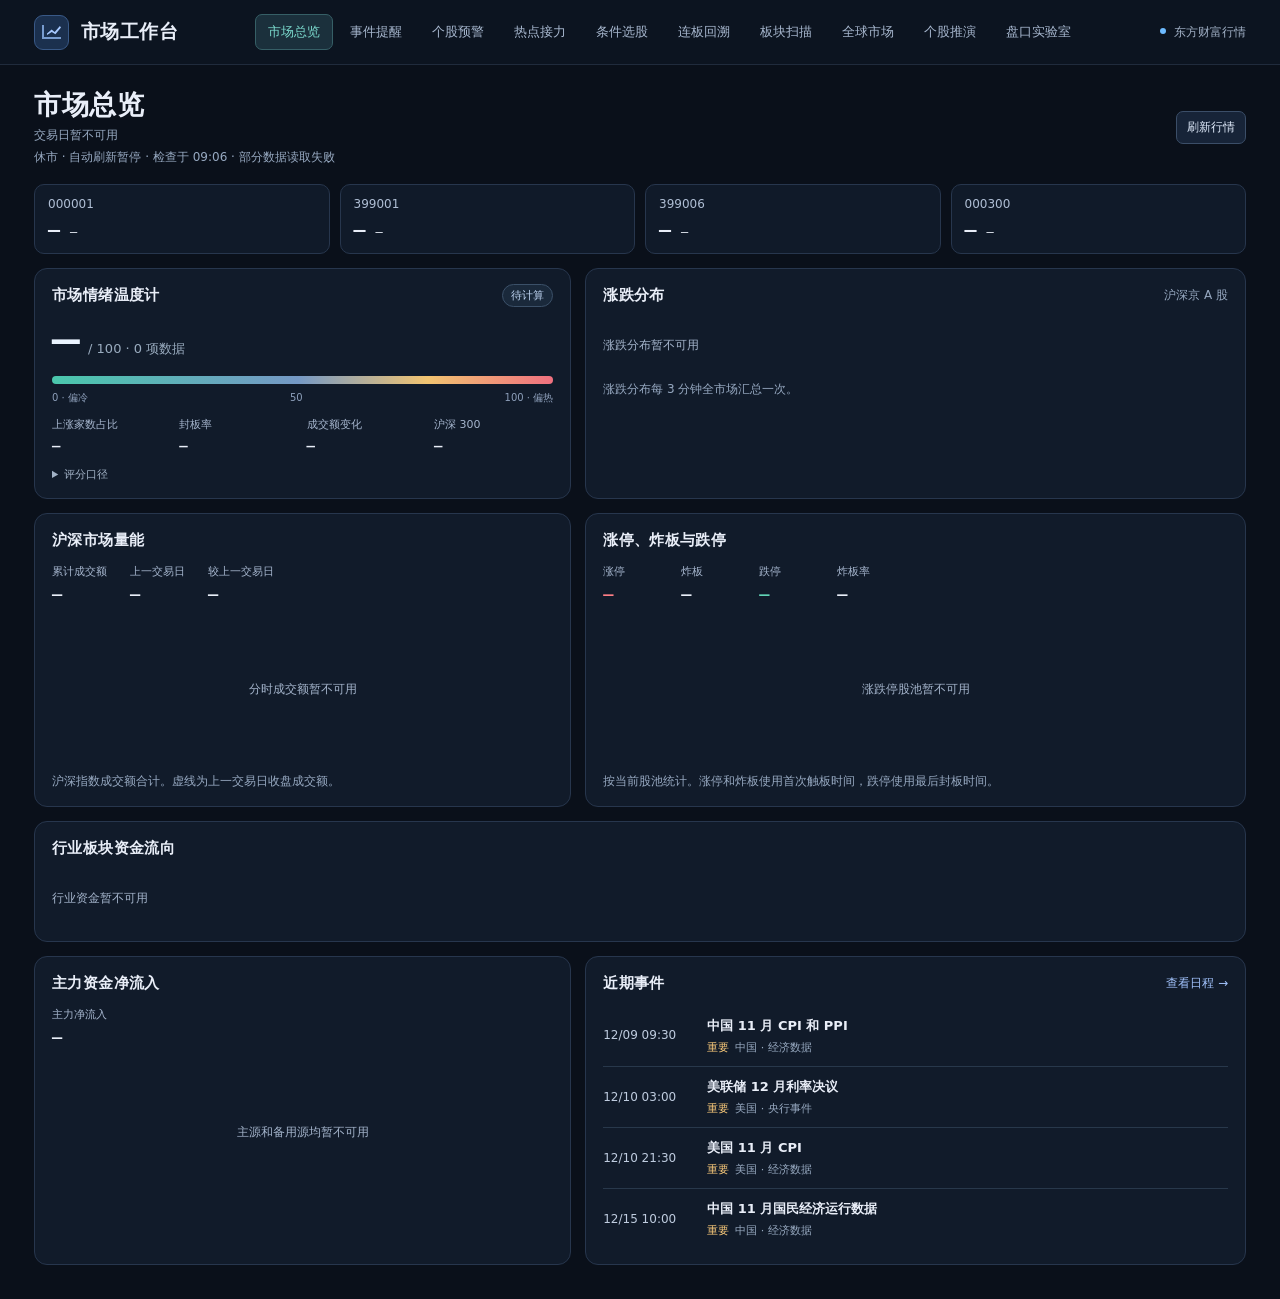
==== commit a1a2bf28: "Show live industry flows and fall back to Sina funds data" ====
--- a/index.html
+++ b/index.html
@@ -107,6 +107,15 @@
 .mini-plot{height:150px;position:relative;margin-top:6px}
 .mini-plot canvas{width:100%;height:100%;display:block}
 .mini-plot .dash-empty{position:absolute;inset:0;display:grid;place-content:center}
+.sector-flow-card{grid-column:1/-1}
+.sector-flow-columns{display:grid;grid-template-columns:repeat(2,minmax(0,1fr));gap:16px 28px}
+.sector-flow-group h4{font-size:12px;margin:0 0 6px}
+.sector-flow-group ol{list-style:none;margin:0;padding:0}
+.sector-flow-row{display:grid;grid-template-columns:minmax(5em,1fr) minmax(32px,2fr) 8em;gap:8px;align-items:center;min-height:27px;font-size:12px}
+.sector-flow-row strong{text-align:right;white-space:nowrap}
+.sector-flow-track{display:block;height:7px;background:#1e2b3f;border-radius:3px}
+.sector-flow-track i{display:block;width:var(--flow-width);height:100%;background:currentColor;border-radius:inherit}
+@media(max-width:700px){.sector-flow-columns{grid-template-columns:1fr}}
 .event-preview,.event-items{display:grid;gap:0}
 .event-row{display:grid;grid-template-columns:94px minmax(0,1fr) auto;gap:10px;align-items:center;padding:10px 0;border-top:1px solid #28384b}
 .event-row:first-child{border-top:0}
@@ -271,11 +280,16 @@
         <div class="mini-plot"><canvas id="limitsChart" aria-label="股池触板时间累计分布"></canvas><p id="limitsEmpty" class="dash-empty">正在读取涨跌停股池</p></div>
         <p class="dash-note">按当前股池统计。涨停和炸板使用首次触板时间，跌停使用最后封板时间。</p>
       </article>
+      <article class="dash-card sector-flow-card" aria-labelledby="sectorFlowTitle">
+        <div class="dash-card-head"><h3 id="sectorFlowTitle">行业板块资金流向</h3><span id="sectorFlowTime" class="dash-muted"></span></div>
+        <div id="sectorFlowContent"><p class="dash-empty">正在读取行业资金</p></div>
+        <p id="sectorFlowNote" class="dash-note" hidden></p>
+      </article>
       <article class="dash-card">
         <div class="dash-card-head"><h3>主力资金净流入</h3><span id="flowDate" class="dash-muted"></span></div>
         <div id="flowSummary" class="metric-row"></div>
         <div class="mini-plot"><canvas id="flowChart" aria-label="沪深主力净流入分时图"></canvas><p id="flowEmpty" class="dash-empty">正在读取主力资金</p></div>
-        <p class="dash-note">按东方财富沪深主力资金统计口径。</p>
+        <p id="flowNote" class="dash-note" hidden></p>
       </article>
       <article class="dash-card">
         <div class="dash-card-head"><h3>近期事件</h3><button type="button" class="dash-text-button" data-open-view="events">查看日程 →</button></div>
@@ -2676,7 +2690,7 @@
 const endpoint = 'https://push2.eastmoney.com/api/qt/';
 const historyEndpoint = 'https://push2his.eastmoney.com/api/qt/stock/kline/get';
 const poolEndpoint = 'https://push2ex.eastmoney.com/';
-const sinaMarketEndpoint = 'https://vip.stock.finance.sina.com.cn/quotes_service/api/json_v2.php/Market_Center.';
+const sinaMarketEndpoint = 'https://vip.stock.finance.sina.com.cn/quotes_service/api/jsonp.php/var%20marketBreadth=/Market_Center.';
 const shareMarkets = 'm:0 t:6,m:0 t:80,m:1 t:2,m:1 t:23,m:0 t:81 s:2048';
 const quoteGroups = {
   domestic: ['1.000001', '0.399001', '0.399006', '1.000300'],
@@ -2820,7 +2834,11 @@
   url.search = new URLSearchParams({ node: 'hs_a', ...params });
   const response = await fetch(url, { signal: AbortSignal.timeout(6000), cache: 'no-store' });
   if (!response.ok) throw new Error('新浪行情 HTTP ' + response.status);
-  return JSON.parse(new TextDecoder('gb18030').decode(await response.arrayBuffer()));
+  const body = new TextDecoder('gb18030').decode(await response.arrayBuffer()).trimEnd();
+  const assignment = 'var marketBreadth=(';
+  const start = body.indexOf(assignment);
+  if (start === -1 || !body.endsWith(');')) throw new Error('新浪行情响应格式无效');
+  return JSON.parse(body.slice(start + assignment.length, -2));
 }
 
 async function readBreadth() {
@@ -2909,6 +2927,87 @@
   const closing = previous?.map(day => day.amounts.get('15:00'));
   const baseline = closing?.every(Number.isFinite) ? (closing[0] + closing[1]) / 1e8 : null;
   return { series, date, baseline, source: '腾讯行情' };
+}
+
+let sinaFundsRequest = 0;
+function readSinaFunds(base, method, params) {
+  return new Promise((resolve, reject) => {
+    const callback = '__marketFunds' + ++sinaFundsRequest;
+    const url = new URL(base + callback + '/' + method);
+    url.search = new URLSearchParams({ ...params, random: Date.now() });
+    const script = document.createElement('script');
+    const timer = setTimeout(() => finish(new Error('新浪资金接口超时')), 6000);
+    function finish(error, payload) {
+      clearTimeout(timer);
+      delete window[callback];
+      script.remove();
+      if (error) reject(error);
+      else resolve(payload);
+    }
+    window[callback] = payload => finish(null, payload);
+    script.charset = 'gbk';
+    script.onerror = () => finish(new Error('新浪资金接口无法连接'));
+    script.onload = () => {
+      if (window[callback]) finish(new Error('新浪资金接口未回调'));
+    };
+    script.src = url.href;
+    document.head.append(script);
+  });
+}
+
+function mainFlowSnapshot(rows, source, scope) {
+  const points = new Map();
+  for (const [stamp, amount] of rows) {
+    const [date, time] = stamp.split(' ');
+    if (!/^\d{4}-\d{2}-\d{2}$/.test(date) || !/^\d{2}:[0-5]\d$/.test(time) ||
+        !((time >= '09:30' && time <= '11:30') || (time >= '13:00' && time <= '15:00')) ||
+        !Number.isFinite(amount)) continue;
+    points.set(stamp, { stamp, t: tradingMinute(time), y: amount / 1e8 });
+  }
+  const series = [...points.values()].sort((a, b) => a.stamp.localeCompare(b.stamp));
+  if (!series.length) throw new Error(source + '未返回有效主力资金分时');
+  return { series, source, scope };
+}
+
+async function readEastmoneyMainFlow() {
+  const data = await getMarket(endpoint + 'stock/fflow/kline/get', {
+    lmt: 0, klt: 1, fields1: 'f1,f2,f3,f7', fields2: 'f51,f52,f53,f54,f55,f56', secid: '1.000001', secid2: '0.399001'
+  });
+  if (!Array.isArray(data.klines)) throw new Error('东方财富未返回主力资金分时');
+  return mainFlowSnapshot(data.klines.map(row => {
+    const [stamp, amount] = row.split(',');
+    return [stamp, amount ? Number(amount) : NaN];
+  }), '东方财富', '按东方财富沪深主力资金口径统计。');
+}
+
+async function readSinaMainFlow() {
+  const payload = await readSinaFunds('https://stock.sina.com.cn/stock/api/jsonp.php/', 'TouziService.getMinuteFlow');
+  if (typeof payload !== 'string') throw new Error('新浪未返回沪深资金分时');
+  const [date, ...rows] = payload.split('|');
+  return mainFlowSnapshot(rows.map(row => {
+    const [time, superOrder, bigOrder] = row.split(',');
+    return [date + ' ' + time, superOrder && bigOrder ? Number(superOrder) + Number(bigOrder) : NaN];
+  }), '新浪财经', '备用源 · 按新浪沪深合计的特大单与大单净额统计。');
+}
+
+async function readEastmoneyIndustryFlow() {
+  const pages = await Promise.all([1, 0].map(po => getMarket(endpoint + 'clist/get', {
+    pn: 1, pz: 12, fid: 'f62', po, fs: 'm:90 t:2', fields: 'f12,f14,f62', fltt: 2, invt: 2
+  })));
+  const rows = pages.map(page => Object.values(page.diff || {}).filter(row => row.f14 && Number.isFinite(row.f62)));
+  if (rows.some(page => !page.length)) throw new Error('东方财富行业资金排行不完整');
+  const industries = new Map(rows.flat().map(row => [row.f12, { name: row.f14, amount: row.f62 }]));
+  return { rows: [...industries.values()], source: '东方财富', scope: '主力资金净额' };
+}
+
+async function readSinaIndustryFlow() {
+  const payload = await readSinaFunds('https://vip.stock.finance.sina.com.cn/quotes_service/api/jsonp_v2.php/',
+    'MoneyFlow.ssl_bkzj_bk', { fenlei: 0, page: 1, num: 100, sort: 'netamount', asc: 0 });
+  if (!Array.isArray(payload)) throw new Error('新浪未返回行业资金排行');
+  const rows = payload.filter(row => row.name && row.netamount && Number.isFinite(Number(row.netamount)))
+    .map(row => ({ name: row.name, amount: Number(row.netamount) }));
+  if (!rows.length) throw new Error('新浪行业资金排行为空');
+  return { rows, source: '新浪财经（备用）', scope: '全部成交资金净额' };
 }
 
 function topicPool(kind, date) {
@@ -2974,12 +3073,10 @@
         const [sh, sz] = await Promise.all([shSessions(), tencentIndexSessions('0.399001')]);
         return tencentTurnover(sh, sz);
       }), data => { market.turnover = data; }),
-      track('flow', getMarket(endpoint + 'stock/fflow/kline/get', {
-        lmt: 0, klt: 1, fields1: 'f1,f2,f3,f7', fields2: 'f51,f52,f53,f54,f55,f56', secid: '1.000001', secid2: '0.399001'
-      }), data => {
-        market.flow = data.klines.map(row => row.split(',')).filter(row => Number.isFinite(Number(row[1])))
-          .map(row => ({ t: tradingMinute(row[0].slice(11)), y: Number(row[1]) / 1e8, date: row[0].slice(0, 10) }));
-      }),
+      track('flow', withMarketBackup('主力资金分时', readEastmoneyMainFlow(), readSinaMainFlow),
+        data => { market.flow = data; }),
+      track('industry-flow', withMarketBackup('行业资金流向', readEastmoneyIndustryFlow(), readSinaIndustryFlow),
+        data => { market.industryFlow = { ...data, readAt: Date.now() }; }),
       track('sectors', getMarket(endpoint + 'clist/get', {
         pn: 1, pz: 30, fid: 'f62', po: 1, fs: 'm:90 t:2,m:90 t:3',
         fields: 'f3,f6,f12,f14,f104,f105,f128,f140,f141,f136,f62', fltt: 2, invt: 2
@@ -3103,6 +3200,7 @@
   market.indicators = marketFactors(breadth);
   market.heatState = renderSentiment(market.indicators);
   renderIntraday();
+  renderIndustryFlow();
   if (market.view === 'hotspots') renderHotspots();
   if (market.view === 'global') renderGlobal();
 }
@@ -3149,13 +3247,40 @@
   });
   plotMarket('limitsChart', countSeries, { includeZero: true, unit: '家' });
 
-  const flow = market.flow || [];
+  const flow = market.flow?.series || [];
   const flowLast = flow.at(-1);
-  $('flowDate').textContent = flowLast?.date || '';
+  $('flowDate').textContent = flowLast ? flowLast.stamp + ' · ' + market.flow.source : '';
   $('flowSummary').innerHTML = metric('主力净流入', flowLast ? signed(flowLast.y) + ' 亿' : '—', tone(flowLast?.y));
   $('flowEmpty').hidden = Boolean(flowLast);
-  $('flowEmpty').textContent = market.errors.flow ? '东方财富主力资金暂不可用' : '正在读取主力资金';
+  $('flowEmpty').textContent = market.errors.flow ? '主源和备用源均暂不可用' : '正在读取主力资金';
+  $('flowNote').hidden = !flowLast;
+  $('flowNote').textContent = flowLast ? market.flow.scope + (market.errors.flow ? ' 更新失败，保留上次行情。' : '') : '';
   plotMarket('flowChart', [{ data: flow, color: flowLast?.y < 0 ? colors.down : colors.up, fill: true }], { baseline: 0, unit: '亿' });
+}
+
+function renderIndustryFlow() {
+  const snapshot = market.industryFlow;
+  const failed = Boolean(market.errors['industry-flow']);
+  $('sectorFlowNote').hidden = !snapshot;
+  if (!snapshot) {
+    $('sectorFlowContent').innerHTML = '<p class="dash-empty">' + (failed ? '行业资金暂不可用' : '正在读取行业资金') + '</p>';
+    return;
+  }
+  $('sectorFlowTime').textContent = snapshot.source + ' · ' + snapshot.scope + ' · ' + dateTime.format(snapshot.readAt) + ' 读取' +
+    (failed ? ' · 更新失败' : '');
+  $('sectorFlowNote').textContent = '流入和流出各显示前 8 个行业，柱长共用同一刻度。';
+  const ordered = [...snapshot.rows].sort((a, b) => b.amount - a.amount);
+  const inflow = ordered.filter(row => row.amount > 0).slice(0, 8);
+  const outflow = ordered.filter(row => row.amount < 0).reverse().slice(0, 8);
+  const scale = Math.max(1, ...snapshot.rows.map(row => Math.abs(row.amount)));
+  const group = (title, style, rows) => '<section class="sector-flow-group"><h4 class="' + style + '">' + title + '</h4>' +
+    (rows.length ? '<ol role="list">' + rows.map(row => '<li class="sector-flow-row"><span>' + esc(row.name) +
+      '</span><span class="sector-flow-track ' + style + '" aria-hidden="true"><i style="--flow-width:' +
+      (Math.abs(row.amount) / scale * 100).toFixed(2) + '%"></i></span><strong class="mono ' + style + '">' +
+      signed(row.amount / 1e8) + ' 亿</strong></li>').join('') + '</ol>' :
+      '<p class="dash-empty">暂无' + title + '行业</p>') + '</section>';
+  $('sectorFlowContent').innerHTML = '<div class="sector-flow-columns">' +
+    group('净流入', 'up', inflow) + group('净流出', 'down', outflow) + '</div>';
 }
 
 function plotMarket(id, series, { baseline, unit, includeZero }) {
